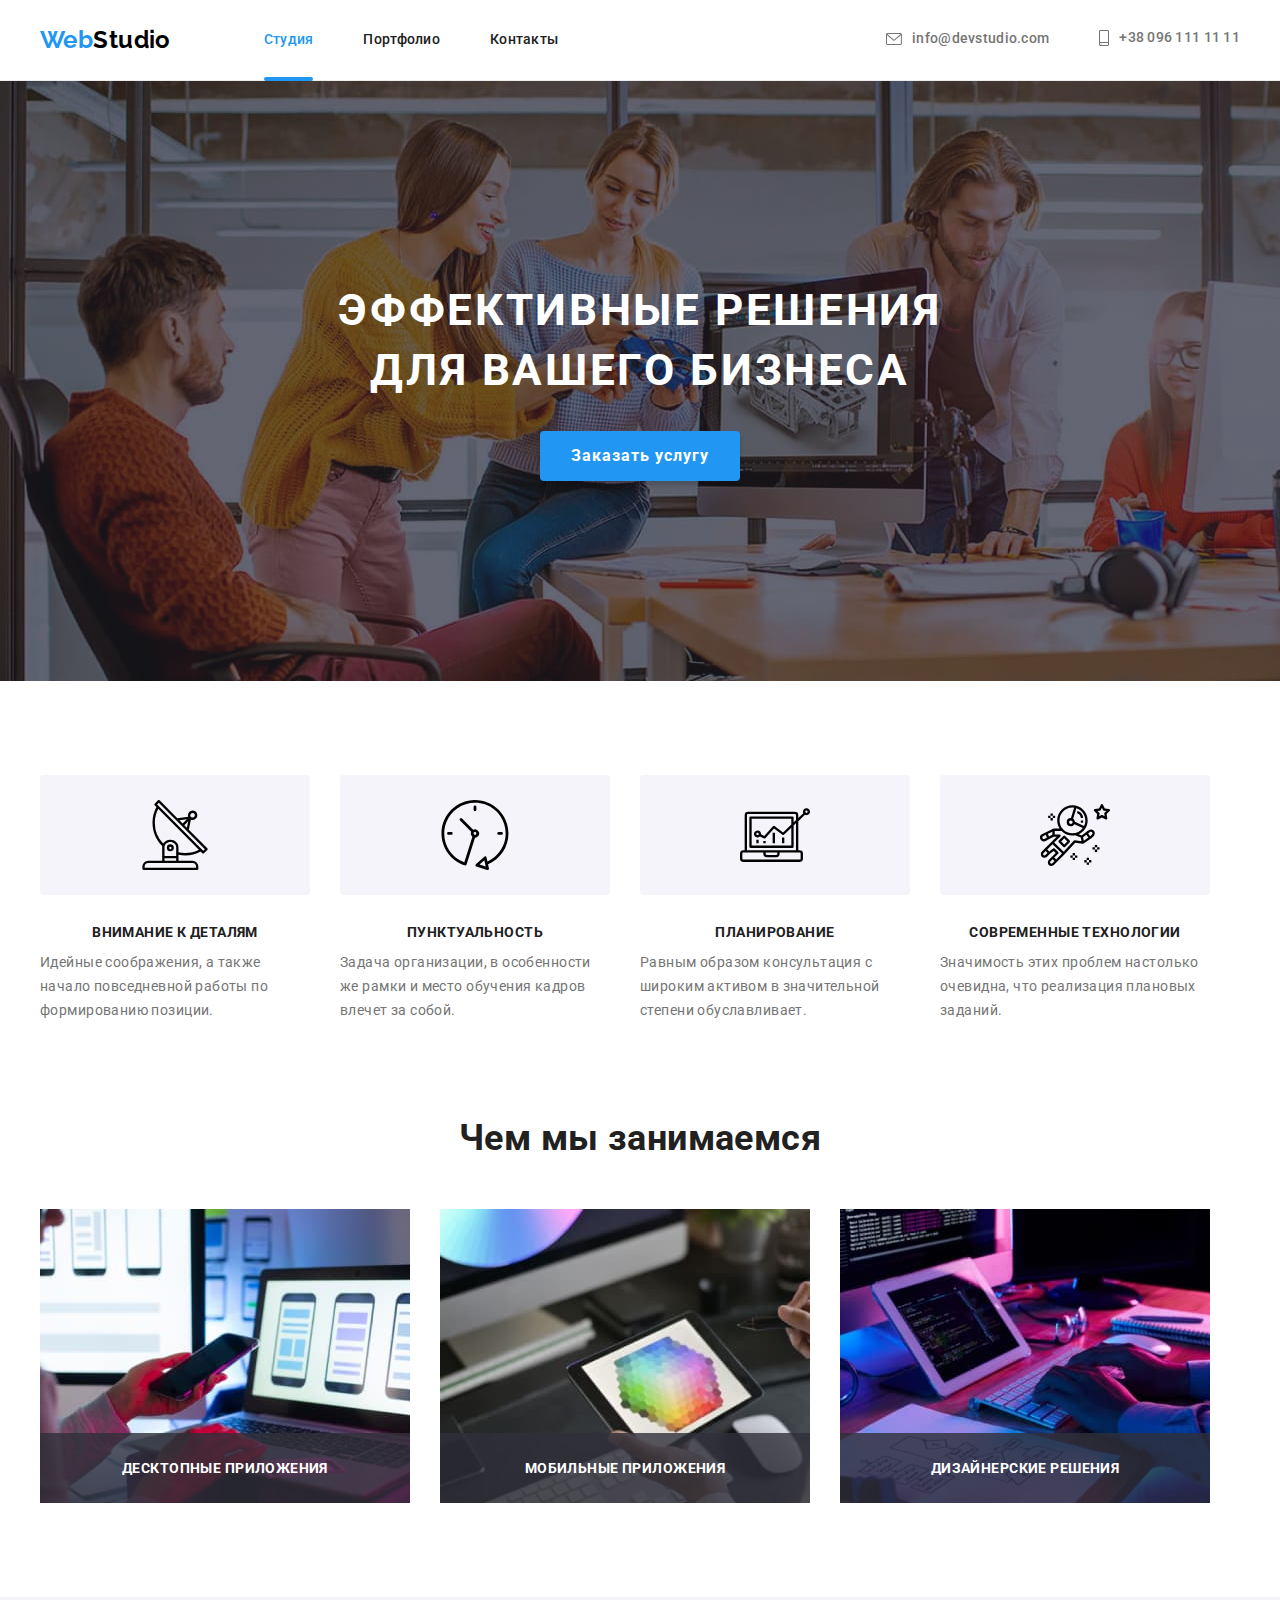
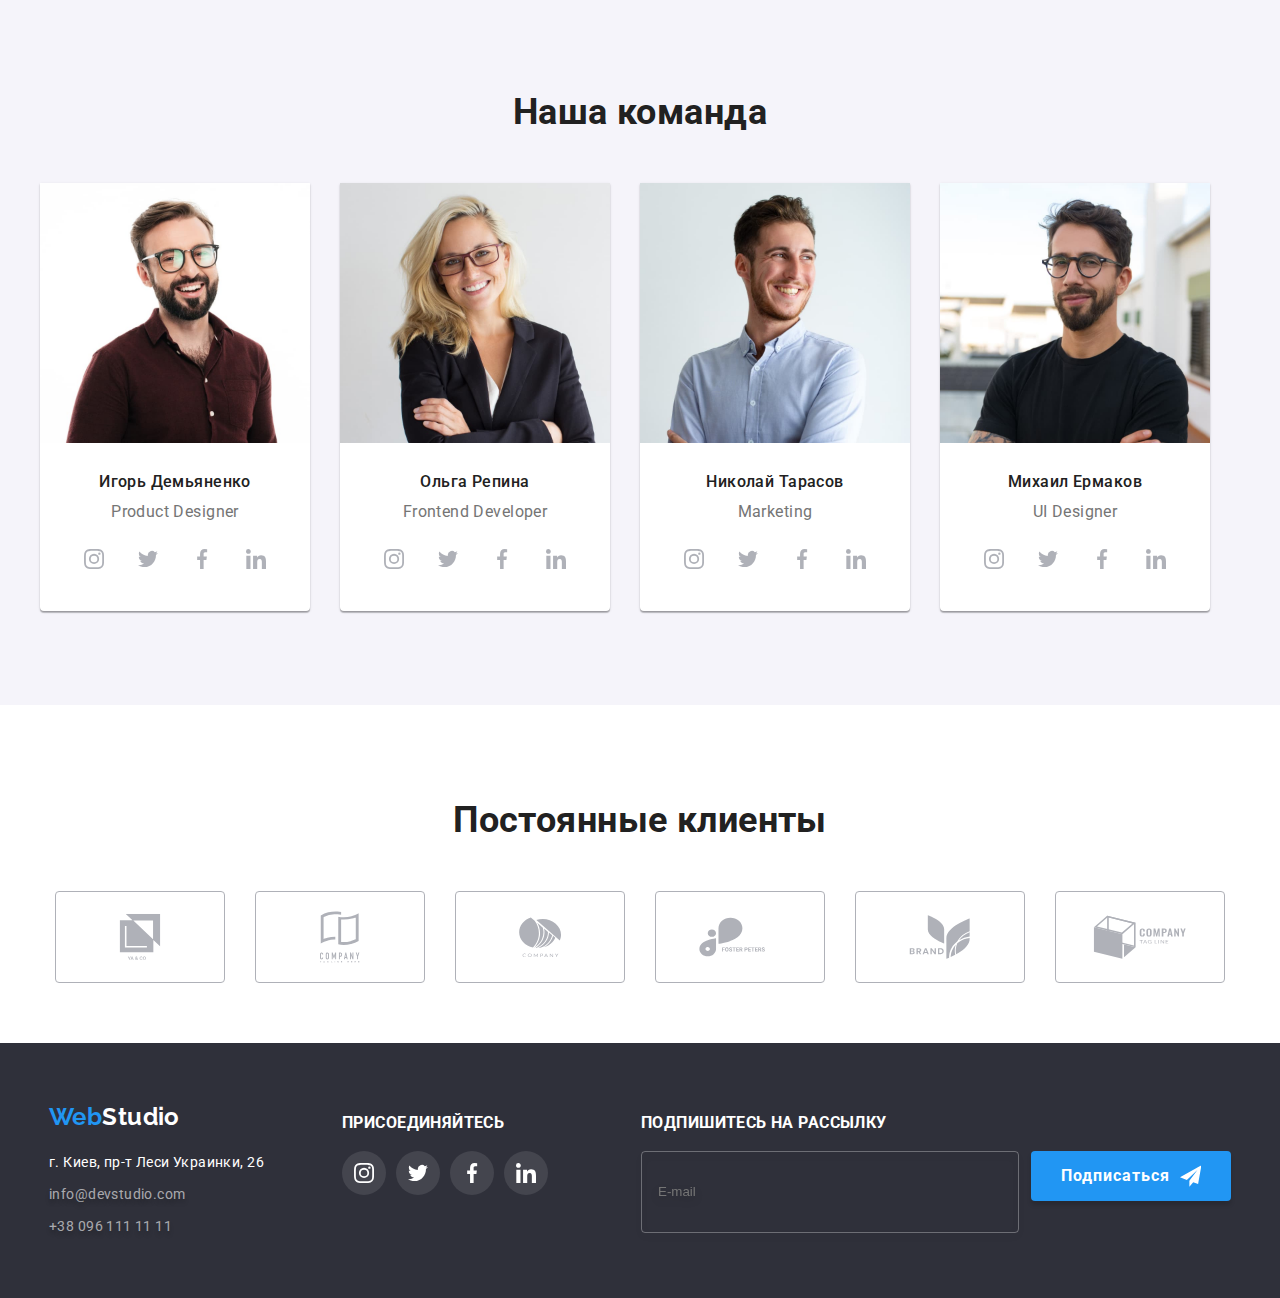
==== index.html @ b13b452c "Начал  позиционировать футер" ====
<!DOCTYPE html>
<html lang="ru">
  <head>
    <meta charset="UTF-8" />
    <meta http-equiv="X-UA-Compatible" content="IE=edge" />
    <meta name="viewport" content="width=device-width, initial-scale=1.0" />
    <title>Студия</title>
    <link rel="preconnect" href="https://fonts.googleapis.com" />
    <link rel="preconnect" href="https://fonts.gstatic.com" crossorigin />
    <link
      href="https://fonts.googleapis.com/css2?family=Raleway:wght@700&family=Roboto:wght@400;500;700;900&display=swap"
      rel="stylesheet"
    />
    <link
      rel="stylesheet"
      href="https://cdnjs.cloudflare.com/ajax/libs/modern-normalize/1.1.0/modern-normalize.min.css"
      integrity="sha512-wpPYUAdjBVSE4KJnH1VR1HeZfpl1ub8YT/NKx4PuQ5NmX2tKuGu6U/JRp5y+Y8XG2tV+wKQpNHVUX03MfMFn9Q=="
      crossorigin="anonymous"
      referrerpolicy="no-referrer"
    />
    <link rel="stylesheet" href="css/main.min.css" />
  </head>

  <body>
    <!-- Шапка -->
    <header class="header">
      <div class="container">
        <!-- Навигация по сайту -->
        <a href="./index.html" class="logo" lang="en">
          <span class="logo__accent">Web</span>Studio
        </a>
        <nav>
          <ul class="site-nav">
            <li class="site-nav__item">
              <a href="./index.html" class="site-nav__link site-nav__link--current">Студия</a>
            </li>
            <li class="site-nav__item">
              <a href="./portfolio.html" class="site-nav__link">Портфолио</a>
            </li>
            <li class="site-nav__item"><a href="#" class="site-nav__link">Контакты</a></li>
          </ul>
        </nav>
        <ul class="contact-nav">
          <li class="contact-nav__item">
            <a href="mailto:info@devstudio.com" class="contact-nav__link">
              <svg class="contact-nav__icon contact-nav__icon--mail">
                <use href="./images/icons.svg#icon-envelope-hover"></use>
              </svg>
              info@devstudio.com</a
            >
          </li>
          <li class="contact-nav__item">
            <a href="tel:+380961111111" class="contact-nav__link">
              <svg class="contact-nav__icon contact-nav__icon--tel">
                <use href="./images/icons.svg#icon-smartphone"></use>
              </svg>
              +38 096 111 11 11
            </a>
          </li>
        </ul>
      </div>
    </header>

    <!-- Раздел с уникальным контентом -->
    <main>
      <!-- Блок герой -->
      <section class="hero">
        <h1 class="hero__title">
          Эффективные решения<br />
          для вашего бизнеса
        </h1>
        <button type="button" class="button" data-modal-open>Заказать услугу</button>
      </section>

      <!-- Секция 'Особенности' -->
      <section class="section">
        <div class="container">
          <h2 class="section__title section__title--hide">Особенности</h2>
          <ul class="features">
            <li class="features__item">
              <div class="features__wrap">
                <svg class="features__icon">
                  <use href="./images/icons.svg#icon-antenna"></use>
                </svg>
              </div>
              <h3 class="features__title">Внимание к деталям</h3>
              <p class="features__text">
                Идейные соображения, а также начало повседневной работы по формированию позиции.
              </p>
            </li>
            <li class="features__item">
              <div class="features__wrap">
                <svg class="features__icon">
                  <use href="./images/icons.svg#icon-clock"></use>
                </svg>
              </div>
              <h3 class="features__title">Пунктуальность</h3>
              <p class="features__text">
                Задача организации, в особенности же рамки и место обучения кадров влечет за собой.
              </p>
            </li>
            <li class="features__item">
              <div class="features__wrap">
                <svg class="features__icon">
                  <use href="./images/icons.svg#icon-diagram"></use>
                </svg>
              </div>
              <h3 class="features__title">Планирование</h3>
              <p class="features__text">
                Равным образом консультация с широким активом в значительной степени обуславливает.
              </p>
            </li>
            <li class="features__item">
              <div class="features__wrap">
                <svg class="features__icon">
                  <use href="./images/icons.svg#icon-astronaut"></use>
                </svg>
              </div>
              <h3 class="features__title">Современные технологии</h3>
              <p class="features__text">
                Значимость этих проблем настолько очевидна, что реализация плановых заданий.
              </p>
            </li>
          </ul>
        </div>
      </section>

      <!-- Секция 'Чем мы занимаемся' -->
      <section class="section section--hide">
        <div class="container">
          <h2 class="section__title">Чем мы занимаемся</h2>
          <ul class="our-work">
            <li class="our-work__item">
              <img src="images/work2.jpg" alt="Navigation" width="370" />
              <div class="description">
                <p class="description__text">Десктопные приложения</p>
              </div>
            </li>
            <li class="our-work__item">
              <img src="images/work3.jpg" alt="Visualization" width="370" />
              <div class="description">
                <p class="description__text">Мобильные приложения</p>
              </div>
            </li>
            <li class="our-work__item">
              <img src="images/work1.jpg" alt="Programming" width="370" />
              <div class="description">
                <p class="description__text">Дизайнерские решения</p>
              </div>
            </li>
          </ul>
        </div>
      </section>

      <!-- Секция 'Наша команда' -->
      <section class="section section--team">
        <div class="container">
          <h2 class="section__title section__title--team">Наша команда</h2>
          <ul class="our-team">
            <li class="our-team__item">
              <article class="workers">
                <img class="workers__photo" src="images/team1.jpg" alt="Product Designer" />
                <h3 class="workers__title">Игорь Демьяненко</h3>
                <p class="workers__text" lang="en">Product Designer</p>
                <ul class="colladge">
                  <li class="colladge__item">
                    <a href="https://www.instagram.com/" class="colladge__link">
                      <svg class="colladge__icon">
                        <use href="./images/icons.svg#icon-instagram"></use>
                      </svg>
                    </a>
                  </li>
                  <li class="colladge__item">
                    <a href="https://twitter.com/" class="colladge__link">
                      <svg class="colladge__icon">
                        <use href="./images/icons.svg#icon-twitter"></use>
                      </svg>
                    </a>
                  </li>
                  <li class="colladge__item">
                    <a href="https://facebook.com/" class="colladge__link">
                      <svg class="colladge__icon">
                        <use href="./images/icons.svg#icon-facebook"></use>
                      </svg>
                    </a>
                  </li>
                  <li class="colladge__item">
                    <a href="https://linkedin.com/" class="colladge__link">
                      <svg class="colladge__icon">
                        <use href="./images/icons.svg#icon-linkedin"></use>
                      </svg>
                    </a>
                  </li>
                </ul>
              </article>
            </li>
            <li class="our-team__item">
              <article class="workers">
                <img class="workers__photo" src="images/team2.jpg" alt="Frontend Developer" />
                <h3 class="workers__title">Ольга Репина</h3>
                <p class="workers__text" lang="en">Frontend Developer</p>
                <ul class="colladge">
                  <li class="colladge__item">
                    <a href="https://www.instagram.com/" class="colladge__link">
                      <svg class="colladge__icon">
                        <use href="./images/icons.svg#icon-instagram"></use>
                      </svg>
                    </a>
                  </li>
                  <li class="colladge__item">
                    <a href="https://twitter.com/" class="colladge__link">
                      <svg class="colladge__icon">
                        <use href="./images/icons.svg#icon-twitter"></use>
                      </svg>
                    </a>
                  </li>
                  <li class="colladge__item">
                    <a href="https://facebook.com/" class="colladge__link">
                      <svg class="colladge__icon">
                        <use href="./images/icons.svg#icon-facebook"></use>
                      </svg>
                    </a>
                  </li>
                  <li class="colladge__item">
                    <a href="https://linkedin.com/" class="colladge__link">
                      <svg class="colladge__icon">
                        <use href="./images/icons.svg#icon-linkedin"></use>
                      </svg>
                    </a>
                  </li>
                </ul>
              </article>
            </li>
            <li class="our-team__item">
              <article class="workers">
                <img class="workers__photo" src="images/team3.jpg" alt="Marketing" />
                <h3 class="workers__title">Николай Тарасов</h3>
                <p class="workers__text" lang="en">Marketing</p>
                <ul class="colladge">
                  <li class="colladge__item">
                    <a href="https://www.instagram.com/" class="colladge__link">
                      <svg class="colladge__icon">
                        <use href="./images/icons.svg#icon-instagram"></use>
                      </svg>
                    </a>
                  </li>
                  <li class="colladge__item">
                    <a href="https://twitter.com/" class="colladge__link">
                      <svg class="colladge__icon">
                        <use href="./images/icons.svg#icon-twitter"></use>
                      </svg>
                    </a>
                  </li>
                  <li class="colladge__item">
                    <a href="https://facebook.com/" class="colladge__link">
                      <svg class="colladge__icon">
                        <use href="./images/icons.svg#icon-facebook"></use>
                      </svg>
                    </a>
                  </li>
                  <li class="colladge__item">
                    <a href="https://linkedin.com/" class="colladge__link">
                      <svg class="colladge__icon">
                        <use href="./images/icons.svg#icon-linkedin"></use>
                      </svg>
                    </a>
                  </li>
                </ul>
              </article>
            </li>
            <li class="our-team__item">
              <article class="workers">
                <img class="workers__photo" src="images/team4.jpg" alt="UI Designer" />
                <h3 class="workers__title">Михаил Ермаков</h3>
                <p class="workers__text" lang="en">UI Designer</p>
                <ul class="colladge">
                  <li class="colladge__item">
                    <a href="https://www.instagram.com/" class="colladge__link">
                      <svg class="colladge__icon">
                        <use href="./images/icons.svg#icon-instagram"></use>
                      </svg>
                    </a>
                  </li>
                  <li class="colladge__item">
                    <a href="https://twitter.com/" class="colladge__link">
                      <svg class="colladge__icon">
                        <use href="./images/icons.svg#icon-twitter"></use>
                      </svg>
                    </a>
                  </li>
                  <li class="colladge__item">
                    <a href="https://facebook.com/" class="colladge__link">
                      <svg class="colladge__icon">
                        <use href="./images/icons.svg#icon-facebook"></use>
                      </svg>
                    </a>
                  </li>
                  <li class="colladge__item">
                    <a href="https://linkedin.com/" class="colladge__link">
                      <svg class="colladge__icon">
                        <use href="./images/icons.svg#icon-linkedin"></use>
                      </svg>
                    </a>
                  </li>
                </ul>
              </article>
            </li>
          </ul>
        </div>
      </section>

      <!-- Секция 'Постоянные клиенты' -->
      <section class="section section--clients">
        <div class="container">
          <h2 class="section__title section__title--team">Постоянные клиенты</h2>
          <ul class="client-list">
            <li class="client-list__item">
              <a href="#" class="client-list__link">
                <svg class="client-list__icon client-list__icon--corp1">
                  <use href="./images/icons.svg#icon-group1"></use>
                </svg>
              </a>
            </li>
            <li class="client-list__item">
              <a href="#" class="client-list__link">
                <svg class="client-list__icon client-list__icon--corp2">
                  <use href="./images/icons.svg#icon-group2"></use>
                </svg>
              </a>
            </li>
            <li class="client-list__item">
              <a href="#" class="client-list__link">
                <svg class="client-list__icon client-list__icon--corp3">
                  <use href="./images/icons.svg#icon-group3"></use>
                </svg>
              </a>
            </li>
            <li class="client-list__item">
              <a href="#" class="client-list__link">
                <svg class="client-list__icon client-list__icon--corp4">
                  <use href="./images/icons.svg#icon-group4"></use>
                </svg>
              </a>
            </li>
            <li class="client-list__item">
              <a href="#" class="client-list__link">
                <svg class="client-list__icon client-list__icon--corp5">
                  <use href="./images/icons.svg#icon-group5"></use>
                </svg>
              </a>
            </li>
            <li class="client-list__item">
              <a href="#" class="client-list__link">
                <svg class="client-list__icon client-list__icon--corp6">
                  <use href="./images/icons.svg#icon-group6"></use>
                </svg>
              </a>
            </li>
          </ul>
        </div>
      </section>
    </main>

    <!-- Подвал -->
    <footer class="footer">
      <div class="container">
        <div class="connection">
          <a href="./index.html" class="logo logo__foot" lang="en">
            <span class="logo__accent">Web</span>Studio</a
          >
          <address>
            <ul class="address">
              <li class="address__item">
                <a href="https://goo.gl/maps/6MaBWdPsoocgWnQo9" class="address__link">
                  г. Киев, пр-т Леси Украинки, 26</a
                >
              </li>
              <li class="address__item">
                <a href="mailto:info@devstudio.com" class="address__link--opacity"
                  >info@devstudio.com</a
                >
              </li>
              <li class="address__item">
                <a href="tel:+380961111111" class="address__link--opacity">+38 096 111 11 11</a>
              </li>
            </ul>
          </address>
        </div>
        <div class="join-us">
          <h3 class="join-us__title">Присоединяйтесь</h3>
          <ul class="colladge-join">
            <li class="colladge-join__item">
              <a href="https://www.instagram.com/" class="colladge-join__link">
                <svg class="colladge-join__icon">
                  <use href="./images/icons.svg#icon-instagram"></use>
                </svg>
              </a>
            </li>
            <li class="colladge-join__item">
              <a href="https://twitter.com/" class="colladge-join__link">
                <svg class="colladge-join__icon">
                  <use href="./images/icons.svg#icon-twitter"></use>
                </svg>
              </a>
            </li>
            <li class="colladge-join__item">
              <a href="https://facebook.com/" class="colladge-join__link">
                <svg class="colladge-join__icon">
                  <use href="./images/icons.svg#icon-facebook"></use>
                </svg>
              </a>
            </li>
            <li class="colladge-join__item">
              <a href="https://linkedin.com/" class="colladge-join__link">
                <svg class="colladge-join__icon">
                  <use href="./images/icons.svg#icon-linkedin"></use>
                </svg>
              </a>
            </li>
          </ul>
        </div>
        <form class="subscribe">
          <h3 class="subscribe__title">Подпишитесь на рассылку</h3>
          <div class="subscribe__field">
            <label class="subscribe__label">
              <input type="email" name="email" class="subscribe__input" placeholder="E-mail" />
            </label>
            <button type="submit" class="button subscribe__button">
              <span class="subscribe__button--text">
                Подписаться
                <svg class="subscribe__icon">
                  <use href="./images/icons.svg#telegram"></use>
                </svg>
              </span>
            </button>
          </div>
        </form>
      </div>
    </footer>

    <div class="backdrop is-hidden" data-modal>
      <div class="modal">
        <button type="button" class="modal__button" data-modal-close>
          <svg class="modal__close-icon">
            <use href="./images/close.svg#close"></use>
          </svg>
        </button>

        <form class="form js-speaker-form">
          <h2 class="form__title">Оставьте свои данные, мы вам перезвоним</h2>

          <label class="form-field">
            <span class="form-field__text">Имя</span>
            <input class="form-field__input" type="text" name="name" />
            <svg class="form-field__icon">
              <use href="./images/icons.svg#person-icon"></use>
            </svg>
          </label>

          <label class="form-field">
            <span class="form-field__text">Телефон</span>
            <input class="form-field__input" type="tel" name="tel" />
            <svg class="form-field__icon">
              <use href="./images/icons.svg#phone-icon"></use>
            </svg>
          </label>

          <label class="form-field">
            <span class="form-field__text">Почта</span>
            <input class="form-field__input" type="email" name="email" />
            <svg class="form-field__icon">
              <use href="./images/icons.svg#email-icon"></use>
            </svg>
          </label>

          <label class="comment-field">
            <span class="comment-field__text">Комментарий</span>
            <textarea
              class="comment-field__comment"
              name="comment"
              id="comment"
              rows="6"
              placeholder="Введите текст"
            ></textarea>
          </label>

          <label class="agree">
            <input class="agree__input" type="checkbox" name="agree" />
            <span class="agree__icon"></span>
            <span class="agree__text"
              >Соглашаюсь с рассылкой и принимаю
              <a href="#" class="agree__link">Условия договора</a></span
            >
          </label>

          <button type="submit" class="button form__button">Отправить</button>
        </form>
      </div>
    </div>
    <script src="./js/modal.js"></script>
  </body>
</html>
---- css/main.min.css ----
body{margin:auto;background-color:#fff;color:#757575;font-family:Roboto,sans-serif;font-size:14px;font-weight:400;letter-spacing:.03em}h1,h2,h3,h4,h5,h6,p,ul{margin-top:0;margin-bottom:0}ul{padding:0;list-style:none}@media screen and (min-width: 480px){.container{width:480px;margin:0 auto;padding-left:15px;padding-right:15px}}@media screen and (min-width: 768px){.container{width:768px}}@media screen and (min-width: 1200px){.container{width:1200px}}.button{text-align:center;color:#fff;background-color:#2196f3;-webkit-box-shadow:0px 4px 4px rgba(0,0,0,0.15);box-shadow:0px 4px 4px rgba(0,0,0,0.15);font-family:Roboto,sans-serif;font-weight:700;font-size:16px;line-height:1.87;letter-spacing:0.06em;cursor:pointer;border:none;border-radius:4px;padding:10px 30px;margin:0 auto;width:200px;height:50px;-webkit-transition:color 250ms cubic-bezier(0.4, 0, 0.2, 1),background-color 250ms cubic-bezier(0.4, 0, 0.2, 1);transition:color 250ms cubic-bezier(0.4, 0, 0.2, 1),background-color 250ms cubic-bezier(0.4, 0, 0.2, 1)}.button:hover,.button:focus{color:#2196f3;background-color:#fff}.logo{color:#000;font-family:Raleway, sans-serif;font-weight:700;font-size:26px;line-height:1.2;text-decoration:none}@media screen and (min-width: 480px){.section{margin:auto;color:var(--primary-text-color);line-height:1.71}}@media screen and (min-width: 1200px){.section{margin-bottom:94px}}.section--team{background-color:#f5f4fa}@media screen and (min-width: 1200px){.section--team{margin-bottom:0}}@media screen and (min-width: 1200px){.section--clients{margin-bottom:0}}@media screen and (min-width: 480px){.section__title{color:#212121;font-weight:700;font-size:28px;line-height:1.17;text-align:center}}@media screen and (min-width: 1200px){.section__title{font-size:36px;margin-bottom:50px}}.section__title--hide{display:none}@media screen and (min-width: 480px){.section__title--team{padding-top:60px;margin-bottom:30px}}@media screen and (min-width: 1200px){.section__title--team{padding-top:94px;margin-bottom:50px}}.section--portfolio{margin-bottom:0}@media screen and (min-width: 480px){.section--hide{display:none}}@media screen and (min-width: 768px){.section--hide{display:none}}@media screen and (min-width: 1200px){.section--hide{display:-webkit-box;display:-ms-flexbox;display:flex}}.header{border-bottom:1px solid #ececec}@media screen and (min-width: 480px){.header .container{display:-webkit-box;display:-ms-flexbox;display:flex}}@media screen and (min-width: 768px){.header .container{-webkit-box-align:center;-ms-flex-align:center;align-items:center;-webkit-box-pack:start;-ms-flex-pack:start;justify-content:flex-start}}@media screen and (min-width: 480px){.logo{font-size:24px;line-height:1.16}}.logo__accent{color:#2196f3}@media screen and (min-width: 480px){.site-nav{display:none}}@media screen and (min-width: 768px){.site-nav{display:none}}@media screen and (min-width: 1200px){.site-nav{display:-webkit-box;display:-ms-flexbox;display:flex;margin-left:93px}}.site-nav__item{position:relative}.site-nav__item:not(:last-child){margin-right:50px}.site-nav__link{display:block;padding-top:32px;padding-bottom:32px;color:#212121;font-weight:500;line-height:1.14;letter-spacing:0.02em;text-decoration:none}.site-nav__link:hover,.site-nav__link:focus{color:#2196f3}.site-nav__link--current{color:#2196f3}.site-nav__link--current::after{content:'';position:absolute;width:100%;height:4px;left:0;bottom:-1px;background-color:#2196f3;border-radius:2px}.contact-nav__item:last-child{margin-left:50px}.contact-nav__link{display:-webkit-inline-box;display:-ms-inline-flexbox;display:inline-flex;-webkit-box-align:center;-ms-flex-align:center;align-items:center;color:#757575;font-weight:500;line-height:1.14;letter-spacing:0.02em;text-decoration:none;-webkit-transition:color 250ms cubic-bezier(0.4, 0, 0.2, 1);transition:color 250ms cubic-bezier(0.4, 0, 0.2, 1)}.contact-nav__link:hover,.contact-nav__link:focus{color:#2196f3}.contact-nav__link:hover .contact-nav__icon--mail,.contact-nav__link:focus .contact-nav__icon--mail{fill:#2196f3}.contact-nav__link:hover .contact-nav__icon--tel,.contact-nav__link:focus .contact-nav__icon--tel{fill:#2196f3}.contact-nav__icon{margin-right:10px;fill:#757575;-webkit-transition:fill 250ms cubic-bezier(0.4, 0, 0.2, 1);transition:fill 250ms cubic-bezier(0.4, 0, 0.2, 1)}.contact-nav__icon--mail{width:16px;height:12px}.contact-nav__icon--tel{width:10px;height:16px}@media screen and (min-width: 480px){.contact-nav{display:none}}@media screen and (min-width: 768px){.contact-nav{display:-webkit-box;display:-ms-flexbox;display:flex;-webkit-box-orient:vertical;-webkit-box-direction:normal;-ms-flex-direction:column;flex-direction:column}}@media screen and (min-width: 1200px){.contact-nav{-webkit-box-orient:horizontal;-webkit-box-direction:normal;-ms-flex-direction:row;flex-direction:row;margin-left:auto;-webkit-box-align:center;-ms-flex-align:center;align-items:center}}@media screen and (min-width: 480px){.hero{margin:auto;max-width:480px;height:400px;text-align:center;background-image:-webkit-gradient(linear, left top, right top, from(rgba(47,48,58,0.4)), to(rgba(47,48,58,0.4))),url(../images/hero.jpg);background-image:linear-gradient(to right, rgba(47,48,58,0.4), rgba(47,48,58,0.4)),url(../images/hero.jpg);margin-bottom:60px}}@media screen and (min-width: 768px){.hero{max-width:768px;background-image:-webkit-gradient(linear, left top, right top, from(rgba(47,48,58,0.4)), to(rgba(47,48,58,0.4))),url(../images/hero.jpg);background-image:linear-gradient(to right, rgba(47,48,58,0.4), rgba(47,48,58,0.4)),url(../images/hero.jpg)}}@media screen and (min-width: 1200px){.hero{background-color:#2f303a;text-align:center;margin-bottom:94px;max-width:1600px;height:600px;margin-bottom:94px;background-image:-webkit-gradient(linear, left top, right top, from(rgba(47,48,58,0.4)), to(rgba(47,48,58,0.4))),url(../images/hero.jpg);background-image:linear-gradient(to right, rgba(47,48,58,0.4), rgba(47,48,58,0.4)),url(../images/hero.jpg)}}@media screen and (min-width: 480px){.hero__title{font-size:26px;line-height:1.62;text-align:center;letter-spacing:0.06em;text-transform:uppercase;color:#fff;padding-top:118px;margin-bottom:30px}}@media screen and (min-width: 1200px){.hero__title{font-size:44px;line-height:1.36;padding-top:200px}}@media screen and (min-width: 480px){.features{display:-webkit-box;display:-ms-flexbox;display:flex;-webkit-box-orient:vertical;-webkit-box-direction:normal;-ms-flex-direction:column;flex-direction:column}}@media screen and (min-width: 768px){.features{-webkit-box-align:center;-ms-flex-align:center;align-items:center;-webkit-box-pack:start;-ms-flex-pack:start;justify-content:flex-start}}@media screen and (min-width: 1200px){.features{-webkit-box-orient:horizontal;-webkit-box-direction:normal;-ms-flex-direction:row;flex-direction:row;width:calc((100% - 90px) / 4);color:#757575}}@media screen and (min-width: 480px){.features__item{display:-webkit-box;display:-ms-flexbox;display:flex;-webkit-box-orient:vertical;-webkit-box-direction:normal;-ms-flex-direction:column;flex-direction:column;margin-bottom:30px}.features__item:last-child{margin-bottom:60px}}@media screen and (min-width: 768px){.features__item{-webkit-box-align:center;-ms-flex-align:center;align-items:center;-webkit-box-pack:start;-ms-flex-pack:start;justify-content:flex-start}}@media screen and (min-width: 1200px){.features__item{max-width:270px;margin-bottom:0}.features__item:not(:last-child){margin-right:30px}.features__item:last-child{margin-bottom:0}}.features__title{color:#212121;font-size:14px;line-height:1.14;font-weight:700;text-transform:uppercase;text-align:center;margin-bottom:10px}@media screen and (min-width: 480px){.features__wrap{display:-webkit-box;display:-ms-flexbox;display:flex;-webkit-box-orient:vertical;-webkit-box-direction:normal;-ms-flex-direction:column;flex-direction:column;-webkit-box-align:center;-ms-flex-align:center;align-items:center;background:#f5f4fa;border-radius:4px;margin-bottom:30px;max-width:450px}}@media screen and (min-width: 768px){.features__wrap{-webkit-box-pack:start;-ms-flex-pack:start;justify-content:flex-start}}@media screen and (min-width: 1200px){.features__wrap{display:-webkit-inline-box;display:-ms-inline-flexbox;display:inline-flex;max-width:270px}}@media screen and (min-width: 480px){.features__icon{width:70px;height:70px;margin:25px 190px}}@media screen and (min-width: 1200px){.features__icon{margin:25px 100px}}.our-work{display:-webkit-box;display:-ms-flexbox;display:flex}.our-work__item{position:relative;display:-webkit-inline-box;display:-ms-inline-flexbox;display:inline-flex}.our-work__item:not(:last-child){margin-right:30px}.description{position:absolute;width:100%;height:70px;left:0;bottom:0;background:rgba(47,48,58,0.8)}.description__text{padding:27px 82px;font-weight:700;line-height:16px;text-align:center;text-transform:uppercase;color:#fff}@media screen and (min-width: 480px){.our-team{font-size:16px;line-height:19px;display:-webkit-box;display:-ms-flexbox;display:flex;-webkit-box-orient:vertical;-webkit-box-direction:normal;-ms-flex-direction:column;flex-direction:column;color:#757575;padding-bottom:60px}}@media screen and (min-width: 768px){.our-team{-webkit-box-align:center;-ms-flex-align:center;align-items:center;-webkit-box-pack:start;-ms-flex-pack:start;justify-content:flex-start}}@media screen and (min-width: 1200px){.our-team{-webkit-box-orient:horizontal;-webkit-box-direction:normal;-ms-flex-direction:row;flex-direction:row;padding-bottom:94px}}@media screen and (min-width: 480px){.our-team__item{background:#fff;-webkit-box-shadow:0px 1px 3px rgba(0,0,0,0.12),0px 1px 1px rgba(0,0,0,0.14),0px 2px 1px rgba(0,0,0,0.2);box-shadow:0px 1px 3px rgba(0,0,0,0.12),0px 1px 1px rgba(0,0,0,0.14),0px 2px 1px rgba(0,0,0,0.2);border-radius:0px 0px 4px 4px}.our-team__item:not(:last-child){margin-bottom:30px}}@media screen and (min-width: 1200px){.our-team__item:not(:last-child){margin-right:30px;margin-bottom:0}}.workers__title{text-align:center;color:#212121;font-weight:500;font-size:16px;line-height:18.75px;margin-bottom:10px}@media screen and (min-width: 480px){.workers__photo{max-width:450px;display:block;margin-bottom:30px}}@media screen and (min-width: 768px){.workers__photo{max-width:354px}}@media screen and (min-width: 1200px){.workers__photo{max-width:270px}}.workers__text{text-align:center;margin-bottom:16px}.colladge{display:-webkit-box;display:-ms-flexbox;display:flex;-webkit-box-pack:center;-ms-flex-pack:center;justify-content:center;padding-bottom:30px}.colladge__link{display:-webkit-inline-box;display:-ms-inline-flexbox;display:inline-flex;width:44px;height:44px;background-size:contain;border-radius:50%;background-color:#fff;-webkit-transition:background-color 250ms cubic-bezier(0.4, 0, 0.2, 1);transition:background-color 250ms cubic-bezier(0.4, 0, 0.2, 1)}.colladge__link:hover,.colladge__link:focus{background-color:#2196f3}.colladge__link:hover .colladge__icon,.colladge__link:focus .colladge__icon{fill:#fff}.colladge__icon{width:20px;height:20px;margin:12px;fill:#afb1b8;-webkit-transition:fill 250ms cubic-bezier(0.4, 0, 0.2, 1);transition:fill 250ms cubic-bezier(0.4, 0, 0.2, 1)}.colladge__item:not(:last-child){margin-right:10px}@media screen and (min-width: 480px){.client-list{display:-webkit-box;display:-ms-flexbox;display:flex;-ms-flex-wrap:wrap;flex-wrap:wrap;-webkit-box-pack:justify;-ms-flex-pack:justify;justify-content:space-between}.client-list__item{margin-bottom:30px}.client-list__item:nth-last-child(-n+2){margin-bottom:60px}}@media screen and (min-width: 1200px){.client-list{-webkit-box-orient:horizontal;-webkit-box-direction:normal;-ms-flex-direction:row;flex-direction:row;-webkit-box-pack:center;-ms-flex-pack:center;justify-content:center}.client-list__item:not(:last-child){margin-right:30px}}.client-list__link{display:block;width:170px;height:92px;border:1px solid;color:#afb1b8;-webkit-box-sizing:border-box;box-sizing:border-box;border-radius:4px;-webkit-transition:color 250ms cubic-bezier(0.4, 0, 0.2, 1);transition:color 250ms cubic-bezier(0.4, 0, 0.2, 1)}@media screen and (min-width: 480px){.client-list__link{position:relative;min-width:210px}}@media screen and (min-width: 1200px){.client-list__link{min-width:170px}}.client-list__link:hover,.client-list__link:focus{color:#2196f3}.client-list__link:hover .client-list__icon--corp1,.client-list__link:focus .client-list__icon--corp1,.client-list__link:hover .client-list__icon--corp2,.client-list__link:focus .client-list__icon--corp2,.client-list__link:hover .client-list__icon--corp3,.client-list__link:focus .client-list__icon--corp3,.client-list__link:hover .client-list__icon--corp4,.client-list__link:focus .client-list__icon--corp4,.client-list__link:hover .client-list__icon--corp5,.client-list__link:focus .client-list__icon--corp5,.client-list__link:hover .client-list__icon--corp6,.client-list__link:focus .client-list__icon--corp6{fill:#2196f3}.client-list__icon{fill:#afb1b8;-webkit-transition:fill 250ms cubic-bezier(0.4, 0, 0.2, 1);transition:fill 250ms cubic-bezier(0.4, 0, 0.2, 1)}.client-list__icon--corp1{content:'';position:absolute;top:50%;left:50%;-webkit-transform:translate(-50%, -50%);transform:translate(-50%, -50%);width:41px;height:46.7px}.client-list__icon--corp2{content:'';position:absolute;top:50%;left:50%;-webkit-transform:translate(-50%, -50%);transform:translate(-50%, -50%);width:40px;height:52px}.client-list__icon--corp3{content:'';position:absolute;top:50%;left:50%;-webkit-transform:translate(-50%, -50%);transform:translate(-50%, -50%);width:43px;height:41px}.client-list__icon--corp4{content:'';position:absolute;top:50%;left:50%;-webkit-transform:translate(-50%, -50%);transform:translate(-50%, -50%);width:84px;height:40px}.client-list__icon--corp5{content:'';position:absolute;top:50%;left:50%;-webkit-transform:translate(-50%, -50%);transform:translate(-50%, -50%);width:62px;height:45px}.client-list__icon--corp6{content:'';position:absolute;top:50%;left:50%;-webkit-transform:translate(-50%, -50%);transform:translate(-50%, -50%);width:94px;height:44px}.footer{background-color:#2f303a}@media screen and (min-width: 480px){.footer .container{display:-webkit-box;display:-ms-flexbox;display:flex;-webkit-box-orient:vertical;-webkit-box-direction:normal;-ms-flex-direction:column;flex-direction:column;-webkit-box-pack:center;-ms-flex-pack:center;justify-content:center}}@media screen and (min-width: 1200px){.footer .container{-webkit-box-orient:horizontal;-webkit-box-direction:normal;-ms-flex-direction:row;flex-direction:row}}.connection{display:inline-block}.logo__foot{color:#fff;display:inline-block;padding-top:60px;margin-bottom:20px}.address{display:-webkit-box;display:-ms-flexbox;display:flex;-webkit-box-orient:vertical;-webkit-box-direction:normal;-ms-flex-direction:column;flex-direction:column;font-style:normal;padding-bottom:60px}.address__link{color:#fff;font-style:inherit;line-height:1.71;text-decoration:none}.address__link:hover,.address__link:focus{color:#fff}.address__link--opacity{color:rgba(255,255,255,0.6);line-height:1.71;text-decoration:none;text-shadow:0px 4px 4px rgba(0,0,0,0.25)}.address__item:not(:last-child){margin-bottom:8px}.join-us{padding:72px 0 100px 78px}.join-us__title{font-weight:700;line-height:16px;text-transform:uppercase;color:#fff;margin-bottom:20px}.colladge-join{display:-webkit-box;display:-ms-flexbox;display:flex}.colladge-join__item:not(:last-child){margin-right:10px}.colladge-join__link{display:-webkit-box;display:-ms-flexbox;display:flex;border-radius:50%;background-color:rgba(255,255,255,0.1);-webkit-transition:background-color 250ms cubic-bezier(0.4, 0, 0.2, 1);transition:background-color 250ms cubic-bezier(0.4, 0, 0.2, 1)}.colladge-join__link:hover,.colladge-join__link:focus{background-color:#2196f3}.colladge-join__icon{width:20px;height:20px;margin:12px;fill:#fff}.subscribe{display:-webkit-box;display:-ms-flexbox;display:flex;-webkit-box-orient:vertical;-webkit-box-direction:normal;-ms-flex-direction:column;flex-direction:column;font-weight:700;line-height:16px;text-transform:uppercase;color:#fff;padding-top:72px;padding-left:93px}.subscribe__title{margin-bottom:20px}.subscribe__field{display:-webkit-inline-box;display:-ms-inline-flexbox;display:inline-flex}.subscribe__field::-webkit-input-placeholder{font-size:16px;line-height:1.25;display:-webkit-box;display:flex;-webkit-box-align:center;align-items:center;color:rgba(255,255,255,0.6)}.subscribe__field:-ms-input-placeholder{font-size:16px;line-height:1.25;display:-ms-flexbox;display:flex;-ms-flex-align:center;align-items:center;color:rgba(255,255,255,0.6)}.subscribe__field::-ms-input-placeholder{font-size:16px;line-height:1.25;display:-ms-flexbox;display:flex;-ms-flex-align:center;align-items:center;color:rgba(255,255,255,0.6)}.subscribe__field::placeholder{font-size:16px;line-height:1.25;display:-webkit-box;display:-ms-flexbox;display:flex;-webkit-box-align:center;-ms-flex-align:center;align-items:center;color:rgba(255,255,255,0.6)}.subscribe__label+.subscribe__button{margin-left:12px}.subscribe__input{width:358px;height:50px;padding-top:15px;padding-bottom:15px;padding-left:16px;border:1px solid rgba(255,255,255,0.3);-webkit-filter:drop-shadow(0px 4px 4px rgba(0,0,0,0.15));filter:drop-shadow(0px 4px 4px rgba(0,0,0,0.15));border-radius:4px;background:transparent;color:#fff;outline:none}.subscribe__input:focus{border-color:#2196f3;-webkit-transition:border-color 250ms cubic-bezier(0.4, 0, 0.2, 1);transition:border-color 250ms cubic-bezier(0.4, 0, 0.2, 1)}.subscribe__button:hover .subscribe__icon,.subscribe__button:focus .subscribe__icon{fill:#2196f3}.subscribe__button--text{display:-webkit-box;display:-ms-flexbox;display:flex;-webkit-box-pack:center;-ms-flex-pack:center;justify-content:center;-webkit-box-align:center;-ms-flex-align:center;align-items:center}.subscribe__icon{width:24px;height:24px;fill:#fff;margin-left:10px;-webkit-transition:fill 250ms cubic-bezier(0.4, 0, 0.2, 1);transition:fill 250ms cubic-bezier(0.4, 0, 0.2, 1)}.filter{display:-webkit-box;display:-ms-flexbox;display:flex;-webkit-box-pack:center;-ms-flex-pack:center;justify-content:center;padding-top:94px;margin-bottom:50px}.filter__item:not(:last-child){margin-right:8px}.filter__button{padding:6px 22px;text-align:center;color:#212121;background-color:#f5f4fa;font-family:Roboto,sans-serif;font-weight:500;font-size:16px;line-height:1.62;cursor:pointer;border:none;-webkit-box-shadow:none;box-shadow:none;border-radius:4px;-webkit-transition:color 250ms cubic-bezier(0.4, 0, 0.2, 1),background-color 250ms cubic-bezier(0.4, 0, 0.2, 1),-webkit-box-shadow 250ms cubic-bezier(0.4, 0, 0.2, 1);transition:color 250ms cubic-bezier(0.4, 0, 0.2, 1),background-color 250ms cubic-bezier(0.4, 0, 0.2, 1),-webkit-box-shadow 250ms cubic-bezier(0.4, 0, 0.2, 1);transition:color 250ms cubic-bezier(0.4, 0, 0.2, 1),background-color 250ms cubic-bezier(0.4, 0, 0.2, 1),box-shadow 250ms cubic-bezier(0.4, 0, 0.2, 1);transition:color 250ms cubic-bezier(0.4, 0, 0.2, 1),background-color 250ms cubic-bezier(0.4, 0, 0.2, 1),box-shadow 250ms cubic-bezier(0.4, 0, 0.2, 1),-webkit-box-shadow 250ms cubic-bezier(0.4, 0, 0.2, 1)}.filter__button:hover,.filter__button:focus{color:#fff;background-color:#2196f3;-webkit-box-shadow:0px 3px 1px rgba(0,0,0,0.1),0px 1px 2px rgba(0,0,0,0.08),0px 2px 2px rgba(0,0,0,0.12);box-shadow:0px 3px 1px rgba(0,0,0,0.1),0px 1px 2px rgba(0,0,0,0.08),0px 2px 2px rgba(0,0,0,0.12)}.card-set{display:-webkit-box;display:-ms-flexbox;display:flex;-ms-flex-wrap:wrap;flex-wrap:wrap;padding-bottom:94px;font-size:16px;line-height:1.87}.card-set__item{margin-right:30px;margin-bottom:30px;-webkit-box-shadow:none;box-shadow:none;-webkit-transition:-webkit-box-shadow 250ms cubic-bezier(0.4, 0, 0.2, 1);transition:-webkit-box-shadow 250ms cubic-bezier(0.4, 0, 0.2, 1);transition:box-shadow 250ms cubic-bezier(0.4, 0, 0.2, 1);transition:box-shadow 250ms cubic-bezier(0.4, 0, 0.2, 1), -webkit-box-shadow 250ms cubic-bezier(0.4, 0, 0.2, 1)}.card-set__item:nth-child(3n){margin-right:0}.card-set__item:nth-last-child(-n+3){margin-bottom:0}.card-set__item:hover,.card-set__item:focus{-webkit-box-shadow:0px 1px 1px rgba(0,0,0,0.12),0px 4px 4px rgba(0,0,0,0.06),1px 4px 6px rgba(0,0,0,0.16);box-shadow:0px 1px 1px rgba(0,0,0,0.12),0px 4px 4px rgba(0,0,0,0.06),1px 4px 6px rgba(0,0,0,0.16)}.project__link{position:relative;text-decoration:none;color:#757575;background:#fff;display:-webkit-inline-box;display:-ms-inline-flexbox;display:inline-flex;-webkit-box-orient:vertical;-webkit-box-direction:normal;-ms-flex-direction:column;flex-direction:column;width:370px}.project__link:hover .poster::before,.project__link:hover .poster__text,.project__link:focus .poster::before,.project__link:focus .poster__text{-webkit-transform:translateY(0);transform:translateY(0)}.poster{position:relative;overflow:hidden;display:-webkit-inline-box;display:-ms-inline-flexbox;display:inline-flex}.poster::before{content:'';display:-webkit-inline-box;display:-ms-inline-flexbox;display:inline-flex;position:absolute;width:100%;height:100%;top:0;left:0;background:rgba(33,150,243,0.9);-webkit-transform:translateY(calc(100% + 1px));transform:translateY(calc(100% + 1px));-webkit-transition:-webkit-transform 250ms cubic-bezier(0.4, 0, 0.2, 1);transition:-webkit-transform 250ms cubic-bezier(0.4, 0, 0.2, 1);transition:transform 250ms cubic-bezier(0.4, 0, 0.2, 1);transition:transform 250ms cubic-bezier(0.4, 0, 0.2, 1), -webkit-transform 250ms cubic-bezier(0.4, 0, 0.2, 1)}.poster__text{position:absolute;width:100%;height:100%;top:0;left:0;padding:63px 24px;font-weight:400;font-size:18px;line-height:1.56;color:#fff;-webkit-transform:translateY(100%);transform:translateY(100%);-webkit-transition:-webkit-transform 250ms cubic-bezier(0.4, 0, 0.2, 1);transition:-webkit-transform 250ms cubic-bezier(0.4, 0, 0.2, 1);transition:transform 250ms cubic-bezier(0.4, 0, 0.2, 1);transition:transform 250ms cubic-bezier(0.4, 0, 0.2, 1), -webkit-transform 250ms cubic-bezier(0.4, 0, 0.2, 1)}.content{border-left:1px solid #eeeeee;border-right:1px solid #eeeeee;border-bottom:1px solid #eeeeee;padding-top:20px}.content__title{color:#212121;font-weight:700;font-size:18px;line-height:2;letter-spacing:0.06em;margin-bottom:2px;padding-left:24px}.content__text{padding-bottom:20px;padding-left:24px}.backdrop{position:fixed;top:0;left:0;width:100%;height:100%;background-color:rgba(0,0,0,0.5)}.backdrop.is-hidden{opacity:0;pointer-events:none;visibility:hidden}.modal{position:absolute;top:50%;left:50%;-webkit-transform:translate(-50%, -50%);transform:translate(-50%, -50%);width:528px;height:581px;background-color:#fff}.modal__button{position:absolute;top:0;right:0;width:30px;height:30px;background:#ffffff;border:1px solid rgba(0,0,0,0.1);-webkit-box-sizing:border-box;box-sizing:border-box;border-radius:50%;margin-right:8px;margin-top:8px;padding:0}.modal__button:hover,.modal__button:focus{cursor:pointer}.modal__button:hover .modal__close-icon,.modal__button:focus .modal__close-icon{fill:#2196f3;-webkit-transition:fill 250ms cubic-bezier(0.4, 0, 0.2, 1);transition:fill 250ms cubic-bezier(0.4, 0, 0.2, 1)}.modal__close-icon{position:absolute;top:50;right:50;-webkit-transform:translate(-50%, -50%);transform:translate(-50%, -50%);width:11px;height:11px;fill:#000}.form{padding:40px 39px 40px 41px}.form__title{font-weight:700;font-size:20px;line-height:1.15;text-align:center;color:#212121;margin-bottom:12px}.form-field{position:relative;display:-webkit-box;display:-ms-flexbox;display:flex;-webkit-box-orient:vertical;-webkit-box-direction:normal;-ms-flex-direction:column;flex-direction:column;margin-bottom:10px}.form-field__text{font-weight:400;font-size:12px;line-height:1.16;letter-spacing:0.01em;color:#757575;margin-bottom:4px}.form-field__input{height:40px;border:1px solid rgba(33,33,33,0.2);border-radius:4px;padding-left:42px;outline:none}.form-field__input:focus{border-color:#2196f3;-webkit-transition:border-color 250ms cubic-bezier(0.4, 0, 0.2, 1);transition:border-color 250ms cubic-bezier(0.4, 0, 0.2, 1)}.form-field__input:focus+.form-field__icon{fill:#2196f3;-webkit-transition:fill 250ms cubic-bezier(0.4, 0, 0.2, 1);transition:fill 250ms cubic-bezier(0.4, 0, 0.2, 1)}.form-field__icon{position:absolute;top:0;left:0;display:inline-block;width:18px;height:18px;margin-top:29px;margin-left:12px;fill:#000}.comment-field{display:-webkit-box;display:-ms-flexbox;display:flex;-webkit-box-orient:vertical;-webkit-box-direction:normal;-ms-flex-direction:column;flex-direction:column;margin-bottom:20px}.comment-field__text{font-size:12px;line-height:1.16;letter-spacing:0.01em;color:#757575;margin-bottom:4px}.comment-field__comment{padding:12px 16px;border:1px solid rgba(33,33,33,0.2);border-radius:4px;outline:none;resize:none}.comment-field__comment:focus{border-color:#2196f3;-webkit-transition:border-color 250ms cubic-bezier(0.4, 0, 0.2, 1);transition:border-color 250ms cubic-bezier(0.4, 0, 0.2, 1)}.comment-field__comment::-webkit-input-placeholder{font-weight:400;font-size:12px;line-height:1.16;letter-spacing:0.01em;color:rgba(117,117,117,0.5)}.comment-field__comment:-ms-input-placeholder{font-weight:400;font-size:12px;line-height:1.16;letter-spacing:0.01em;color:rgba(117,117,117,0.5)}.comment-field__comment::-ms-input-placeholder{font-weight:400;font-size:12px;line-height:1.16;letter-spacing:0.01em;color:rgba(117,117,117,0.5)}.comment-field__comment::placeholder{font-weight:400;font-size:12px;line-height:1.16;letter-spacing:0.01em;color:rgba(117,117,117,0.5)}.agree{display:-webkit-box;display:-ms-flexbox;display:flex;-webkit-box-pack:center;-ms-flex-pack:center;justify-content:center;-webkit-box-align:center;-ms-flex-align:center;align-items:center;margin-bottom:30px}.agree__text{line-height:1.71;color:#757575}.agree__icon{display:-webkit-inline-box;display:-ms-inline-flexbox;display:inline-flex;width:16px;height:15px;border:2px solid #212121;border-radius:2px;cursor:pointer}.agree__icon+.agree__text{margin-left:7px}.agree__input{-webkit-appearance:none;-moz-appearance:none;appearance:none}.agree__input:checked+.agree__icon{border-color:#2196f3;background-color:#2196f3;background-image:url("../images/check.svg#check-icon");background-size:contain;background-origin:border-box}.agree__link{color:#2196f3}.form__button{display:block;margin-left:auto;margin-right:auto}.form__button:hover,.form__button:focus{color:#fff;background-color:#188ce8;-webkit-transition:background-color 250ms cubic-bezier(0.4, 0, 0.2, 1);transition:background-color 250ms cubic-bezier(0.4, 0, 0.2, 1)}
/*# sourceMappingURL=main.min.css.map */
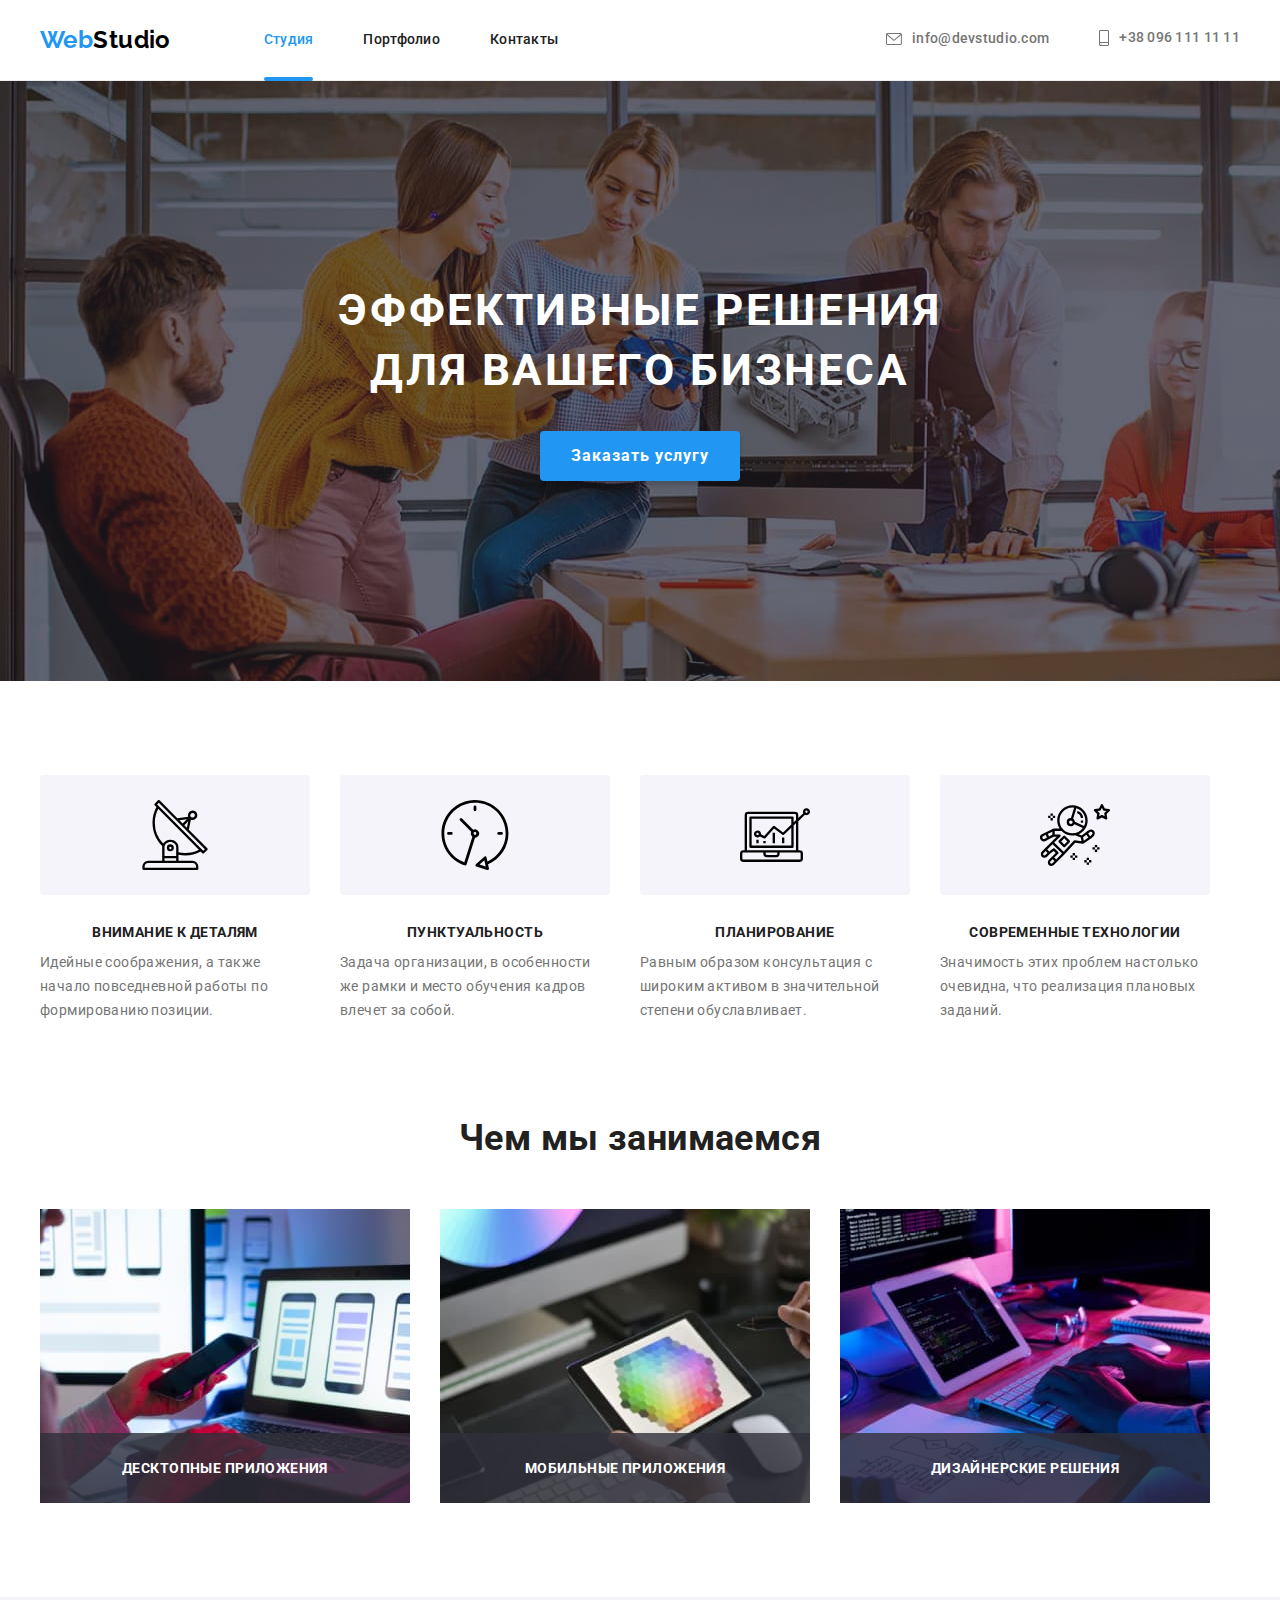
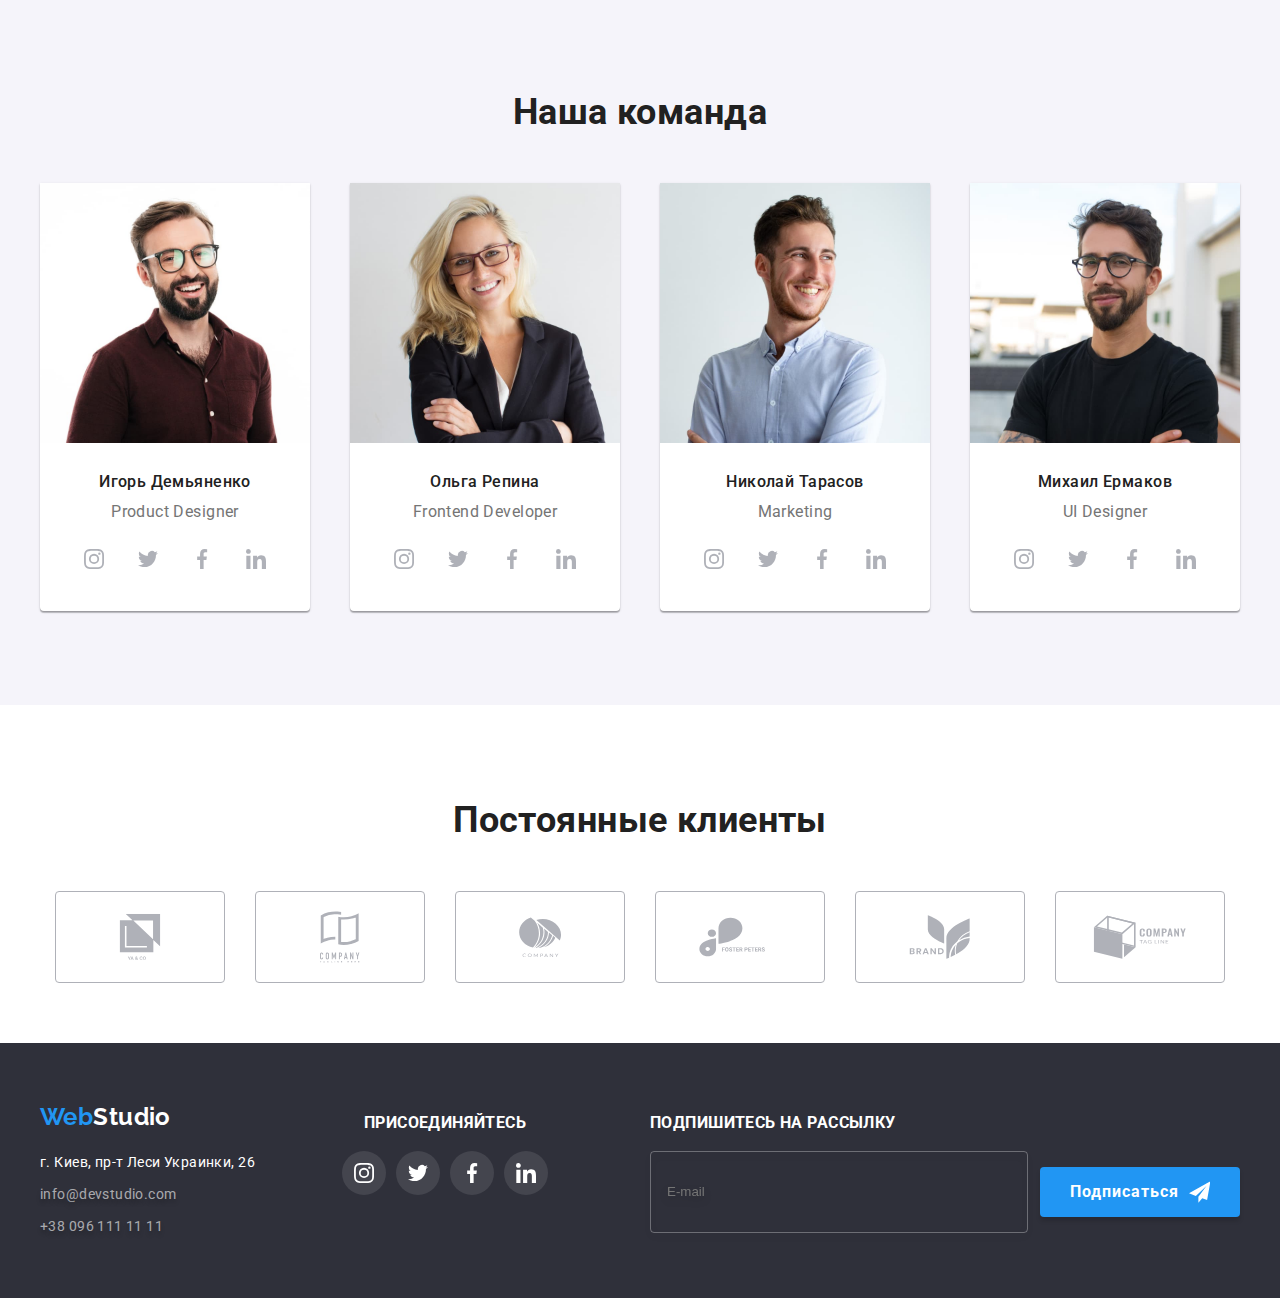
==== commit 3f49253d: "Загрузил иконки для всплывающего меню" ====
--- a/index.html
+++ b/index.html
@@ -26,7 +26,7 @@
     <header class="header">
       <div class="container">
         <!-- Навигация по сайту -->
-        <a href="./index.html" class="logo" lang="en">
+        <a href="./index.html" class="logo logo__head" lang="en">
           <span class="logo__accent">Web</span>Studio
         </a>
         <nav>
@@ -58,6 +58,12 @@
             </a>
           </li>
         </ul>
+        <svg class="menu__icon">
+          <use href="./images/burger.svg#burger"></use>
+        </svg>
+        <svg class="menu__icon menu__icon--close">
+          <use href="./images/close-menu.svg#close-menu"></use>
+        </svg>
       </div>
     </header>
 
--- a/css/main.min.css
+++ b/css/main.min.css
@@ -1,2 +1,2 @@
-body{margin:auto;background-color:#fff;color:#757575;font-family:Roboto,sans-serif;font-size:14px;font-weight:400;letter-spacing:.03em}h1,h2,h3,h4,h5,h6,p,ul{margin-top:0;margin-bottom:0}ul{padding:0;list-style:none}@media screen and (min-width: 480px){.container{width:480px;margin:0 auto;padding-left:15px;padding-right:15px}}@media screen and (min-width: 768px){.container{width:768px}}@media screen and (min-width: 1200px){.container{width:1200px}}.button{text-align:center;color:#fff;background-color:#2196f3;-webkit-box-shadow:0px 4px 4px rgba(0,0,0,0.15);box-shadow:0px 4px 4px rgba(0,0,0,0.15);font-family:Roboto,sans-serif;font-weight:700;font-size:16px;line-height:1.87;letter-spacing:0.06em;cursor:pointer;border:none;border-radius:4px;padding:10px 30px;margin:0 auto;width:200px;height:50px;-webkit-transition:color 250ms cubic-bezier(0.4, 0, 0.2, 1),background-color 250ms cubic-bezier(0.4, 0, 0.2, 1);transition:color 250ms cubic-bezier(0.4, 0, 0.2, 1),background-color 250ms cubic-bezier(0.4, 0, 0.2, 1)}.button:hover,.button:focus{color:#2196f3;background-color:#fff}.logo{color:#000;font-family:Raleway, sans-serif;font-weight:700;font-size:26px;line-height:1.2;text-decoration:none}@media screen and (min-width: 480px){.section{margin:auto;color:var(--primary-text-color);line-height:1.71}}@media screen and (min-width: 1200px){.section{margin-bottom:94px}}.section--team{background-color:#f5f4fa}@media screen and (min-width: 1200px){.section--team{margin-bottom:0}}@media screen and (min-width: 1200px){.section--clients{margin-bottom:0}}@media screen and (min-width: 480px){.section__title{color:#212121;font-weight:700;font-size:28px;line-height:1.17;text-align:center}}@media screen and (min-width: 1200px){.section__title{font-size:36px;margin-bottom:50px}}.section__title--hide{display:none}@media screen and (min-width: 480px){.section__title--team{padding-top:60px;margin-bottom:30px}}@media screen and (min-width: 1200px){.section__title--team{padding-top:94px;margin-bottom:50px}}.section--portfolio{margin-bottom:0}@media screen and (min-width: 480px){.section--hide{display:none}}@media screen and (min-width: 768px){.section--hide{display:none}}@media screen and (min-width: 1200px){.section--hide{display:-webkit-box;display:-ms-flexbox;display:flex}}.header{border-bottom:1px solid #ececec}@media screen and (min-width: 480px){.header .container{display:-webkit-box;display:-ms-flexbox;display:flex}}@media screen and (min-width: 768px){.header .container{-webkit-box-align:center;-ms-flex-align:center;align-items:center;-webkit-box-pack:start;-ms-flex-pack:start;justify-content:flex-start}}@media screen and (min-width: 480px){.logo{font-size:24px;line-height:1.16}}.logo__accent{color:#2196f3}@media screen and (min-width: 480px){.site-nav{display:none}}@media screen and (min-width: 768px){.site-nav{display:none}}@media screen and (min-width: 1200px){.site-nav{display:-webkit-box;display:-ms-flexbox;display:flex;margin-left:93px}}.site-nav__item{position:relative}.site-nav__item:not(:last-child){margin-right:50px}.site-nav__link{display:block;padding-top:32px;padding-bottom:32px;color:#212121;font-weight:500;line-height:1.14;letter-spacing:0.02em;text-decoration:none}.site-nav__link:hover,.site-nav__link:focus{color:#2196f3}.site-nav__link--current{color:#2196f3}.site-nav__link--current::after{content:'';position:absolute;width:100%;height:4px;left:0;bottom:-1px;background-color:#2196f3;border-radius:2px}.contact-nav__item:last-child{margin-left:50px}.contact-nav__link{display:-webkit-inline-box;display:-ms-inline-flexbox;display:inline-flex;-webkit-box-align:center;-ms-flex-align:center;align-items:center;color:#757575;font-weight:500;line-height:1.14;letter-spacing:0.02em;text-decoration:none;-webkit-transition:color 250ms cubic-bezier(0.4, 0, 0.2, 1);transition:color 250ms cubic-bezier(0.4, 0, 0.2, 1)}.contact-nav__link:hover,.contact-nav__link:focus{color:#2196f3}.contact-nav__link:hover .contact-nav__icon--mail,.contact-nav__link:focus .contact-nav__icon--mail{fill:#2196f3}.contact-nav__link:hover .contact-nav__icon--tel,.contact-nav__link:focus .contact-nav__icon--tel{fill:#2196f3}.contact-nav__icon{margin-right:10px;fill:#757575;-webkit-transition:fill 250ms cubic-bezier(0.4, 0, 0.2, 1);transition:fill 250ms cubic-bezier(0.4, 0, 0.2, 1)}.contact-nav__icon--mail{width:16px;height:12px}.contact-nav__icon--tel{width:10px;height:16px}@media screen and (min-width: 480px){.contact-nav{display:none}}@media screen and (min-width: 768px){.contact-nav{display:-webkit-box;display:-ms-flexbox;display:flex;-webkit-box-orient:vertical;-webkit-box-direction:normal;-ms-flex-direction:column;flex-direction:column}}@media screen and (min-width: 1200px){.contact-nav{-webkit-box-orient:horizontal;-webkit-box-direction:normal;-ms-flex-direction:row;flex-direction:row;margin-left:auto;-webkit-box-align:center;-ms-flex-align:center;align-items:center}}@media screen and (min-width: 480px){.hero{margin:auto;max-width:480px;height:400px;text-align:center;background-image:-webkit-gradient(linear, left top, right top, from(rgba(47,48,58,0.4)), to(rgba(47,48,58,0.4))),url(../images/hero.jpg);background-image:linear-gradient(to right, rgba(47,48,58,0.4), rgba(47,48,58,0.4)),url(../images/hero.jpg);margin-bottom:60px}}@media screen and (min-width: 768px){.hero{max-width:768px;background-image:-webkit-gradient(linear, left top, right top, from(rgba(47,48,58,0.4)), to(rgba(47,48,58,0.4))),url(../images/hero.jpg);background-image:linear-gradient(to right, rgba(47,48,58,0.4), rgba(47,48,58,0.4)),url(../images/hero.jpg)}}@media screen and (min-width: 1200px){.hero{background-color:#2f303a;text-align:center;margin-bottom:94px;max-width:1600px;height:600px;margin-bottom:94px;background-image:-webkit-gradient(linear, left top, right top, from(rgba(47,48,58,0.4)), to(rgba(47,48,58,0.4))),url(../images/hero.jpg);background-image:linear-gradient(to right, rgba(47,48,58,0.4), rgba(47,48,58,0.4)),url(../images/hero.jpg)}}@media screen and (min-width: 480px){.hero__title{font-size:26px;line-height:1.62;text-align:center;letter-spacing:0.06em;text-transform:uppercase;color:#fff;padding-top:118px;margin-bottom:30px}}@media screen and (min-width: 1200px){.hero__title{font-size:44px;line-height:1.36;padding-top:200px}}@media screen and (min-width: 480px){.features{display:-webkit-box;display:-ms-flexbox;display:flex;-webkit-box-orient:vertical;-webkit-box-direction:normal;-ms-flex-direction:column;flex-direction:column}}@media screen and (min-width: 768px){.features{-webkit-box-align:center;-ms-flex-align:center;align-items:center;-webkit-box-pack:start;-ms-flex-pack:start;justify-content:flex-start}}@media screen and (min-width: 1200px){.features{-webkit-box-orient:horizontal;-webkit-box-direction:normal;-ms-flex-direction:row;flex-direction:row;width:calc((100% - 90px) / 4);color:#757575}}@media screen and (min-width: 480px){.features__item{display:-webkit-box;display:-ms-flexbox;display:flex;-webkit-box-orient:vertical;-webkit-box-direction:normal;-ms-flex-direction:column;flex-direction:column;margin-bottom:30px}.features__item:last-child{margin-bottom:60px}}@media screen and (min-width: 768px){.features__item{-webkit-box-align:center;-ms-flex-align:center;align-items:center;-webkit-box-pack:start;-ms-flex-pack:start;justify-content:flex-start}}@media screen and (min-width: 1200px){.features__item{max-width:270px;margin-bottom:0}.features__item:not(:last-child){margin-right:30px}.features__item:last-child{margin-bottom:0}}.features__title{color:#212121;font-size:14px;line-height:1.14;font-weight:700;text-transform:uppercase;text-align:center;margin-bottom:10px}@media screen and (min-width: 480px){.features__wrap{display:-webkit-box;display:-ms-flexbox;display:flex;-webkit-box-orient:vertical;-webkit-box-direction:normal;-ms-flex-direction:column;flex-direction:column;-webkit-box-align:center;-ms-flex-align:center;align-items:center;background:#f5f4fa;border-radius:4px;margin-bottom:30px;max-width:450px}}@media screen and (min-width: 768px){.features__wrap{-webkit-box-pack:start;-ms-flex-pack:start;justify-content:flex-start}}@media screen and (min-width: 1200px){.features__wrap{display:-webkit-inline-box;display:-ms-inline-flexbox;display:inline-flex;max-width:270px}}@media screen and (min-width: 480px){.features__icon{width:70px;height:70px;margin:25px 190px}}@media screen and (min-width: 1200px){.features__icon{margin:25px 100px}}.our-work{display:-webkit-box;display:-ms-flexbox;display:flex}.our-work__item{position:relative;display:-webkit-inline-box;display:-ms-inline-flexbox;display:inline-flex}.our-work__item:not(:last-child){margin-right:30px}.description{position:absolute;width:100%;height:70px;left:0;bottom:0;background:rgba(47,48,58,0.8)}.description__text{padding:27px 82px;font-weight:700;line-height:16px;text-align:center;text-transform:uppercase;color:#fff}@media screen and (min-width: 480px){.our-team{font-size:16px;line-height:19px;display:-webkit-box;display:-ms-flexbox;display:flex;-webkit-box-orient:vertical;-webkit-box-direction:normal;-ms-flex-direction:column;flex-direction:column;color:#757575;padding-bottom:60px}}@media screen and (min-width: 768px){.our-team{-webkit-box-align:center;-ms-flex-align:center;align-items:center;-webkit-box-pack:start;-ms-flex-pack:start;justify-content:flex-start}}@media screen and (min-width: 1200px){.our-team{-webkit-box-orient:horizontal;-webkit-box-direction:normal;-ms-flex-direction:row;flex-direction:row;padding-bottom:94px}}@media screen and (min-width: 480px){.our-team__item{background:#fff;-webkit-box-shadow:0px 1px 3px rgba(0,0,0,0.12),0px 1px 1px rgba(0,0,0,0.14),0px 2px 1px rgba(0,0,0,0.2);box-shadow:0px 1px 3px rgba(0,0,0,0.12),0px 1px 1px rgba(0,0,0,0.14),0px 2px 1px rgba(0,0,0,0.2);border-radius:0px 0px 4px 4px}.our-team__item:not(:last-child){margin-bottom:30px}}@media screen and (min-width: 1200px){.our-team__item:not(:last-child){margin-right:30px;margin-bottom:0}}.workers__title{text-align:center;color:#212121;font-weight:500;font-size:16px;line-height:18.75px;margin-bottom:10px}@media screen and (min-width: 480px){.workers__photo{max-width:450px;display:block;margin-bottom:30px}}@media screen and (min-width: 768px){.workers__photo{max-width:354px}}@media screen and (min-width: 1200px){.workers__photo{max-width:270px}}.workers__text{text-align:center;margin-bottom:16px}.colladge{display:-webkit-box;display:-ms-flexbox;display:flex;-webkit-box-pack:center;-ms-flex-pack:center;justify-content:center;padding-bottom:30px}.colladge__link{display:-webkit-inline-box;display:-ms-inline-flexbox;display:inline-flex;width:44px;height:44px;background-size:contain;border-radius:50%;background-color:#fff;-webkit-transition:background-color 250ms cubic-bezier(0.4, 0, 0.2, 1);transition:background-color 250ms cubic-bezier(0.4, 0, 0.2, 1)}.colladge__link:hover,.colladge__link:focus{background-color:#2196f3}.colladge__link:hover .colladge__icon,.colladge__link:focus .colladge__icon{fill:#fff}.colladge__icon{width:20px;height:20px;margin:12px;fill:#afb1b8;-webkit-transition:fill 250ms cubic-bezier(0.4, 0, 0.2, 1);transition:fill 250ms cubic-bezier(0.4, 0, 0.2, 1)}.colladge__item:not(:last-child){margin-right:10px}@media screen and (min-width: 480px){.client-list{display:-webkit-box;display:-ms-flexbox;display:flex;-ms-flex-wrap:wrap;flex-wrap:wrap;-webkit-box-pack:justify;-ms-flex-pack:justify;justify-content:space-between}.client-list__item{margin-bottom:30px}.client-list__item:nth-last-child(-n+2){margin-bottom:60px}}@media screen and (min-width: 1200px){.client-list{-webkit-box-orient:horizontal;-webkit-box-direction:normal;-ms-flex-direction:row;flex-direction:row;-webkit-box-pack:center;-ms-flex-pack:center;justify-content:center}.client-list__item:not(:last-child){margin-right:30px}}.client-list__link{display:block;width:170px;height:92px;border:1px solid;color:#afb1b8;-webkit-box-sizing:border-box;box-sizing:border-box;border-radius:4px;-webkit-transition:color 250ms cubic-bezier(0.4, 0, 0.2, 1);transition:color 250ms cubic-bezier(0.4, 0, 0.2, 1)}@media screen and (min-width: 480px){.client-list__link{position:relative;min-width:210px}}@media screen and (min-width: 1200px){.client-list__link{min-width:170px}}.client-list__link:hover,.client-list__link:focus{color:#2196f3}.client-list__link:hover .client-list__icon--corp1,.client-list__link:focus .client-list__icon--corp1,.client-list__link:hover .client-list__icon--corp2,.client-list__link:focus .client-list__icon--corp2,.client-list__link:hover .client-list__icon--corp3,.client-list__link:focus .client-list__icon--corp3,.client-list__link:hover .client-list__icon--corp4,.client-list__link:focus .client-list__icon--corp4,.client-list__link:hover .client-list__icon--corp5,.client-list__link:focus .client-list__icon--corp5,.client-list__link:hover .client-list__icon--corp6,.client-list__link:focus .client-list__icon--corp6{fill:#2196f3}.client-list__icon{fill:#afb1b8;-webkit-transition:fill 250ms cubic-bezier(0.4, 0, 0.2, 1);transition:fill 250ms cubic-bezier(0.4, 0, 0.2, 1)}.client-list__icon--corp1{content:'';position:absolute;top:50%;left:50%;-webkit-transform:translate(-50%, -50%);transform:translate(-50%, -50%);width:41px;height:46.7px}.client-list__icon--corp2{content:'';position:absolute;top:50%;left:50%;-webkit-transform:translate(-50%, -50%);transform:translate(-50%, -50%);width:40px;height:52px}.client-list__icon--corp3{content:'';position:absolute;top:50%;left:50%;-webkit-transform:translate(-50%, -50%);transform:translate(-50%, -50%);width:43px;height:41px}.client-list__icon--corp4{content:'';position:absolute;top:50%;left:50%;-webkit-transform:translate(-50%, -50%);transform:translate(-50%, -50%);width:84px;height:40px}.client-list__icon--corp5{content:'';position:absolute;top:50%;left:50%;-webkit-transform:translate(-50%, -50%);transform:translate(-50%, -50%);width:62px;height:45px}.client-list__icon--corp6{content:'';position:absolute;top:50%;left:50%;-webkit-transform:translate(-50%, -50%);transform:translate(-50%, -50%);width:94px;height:44px}.footer{background-color:#2f303a}@media screen and (min-width: 480px){.footer .container{display:-webkit-box;display:-ms-flexbox;display:flex;-webkit-box-orient:vertical;-webkit-box-direction:normal;-ms-flex-direction:column;flex-direction:column;-webkit-box-pack:center;-ms-flex-pack:center;justify-content:center}}@media screen and (min-width: 1200px){.footer .container{-webkit-box-orient:horizontal;-webkit-box-direction:normal;-ms-flex-direction:row;flex-direction:row}}.connection{display:inline-block}.logo__foot{color:#fff;display:inline-block;padding-top:60px;margin-bottom:20px}.address{display:-webkit-box;display:-ms-flexbox;display:flex;-webkit-box-orient:vertical;-webkit-box-direction:normal;-ms-flex-direction:column;flex-direction:column;font-style:normal;padding-bottom:60px}.address__link{color:#fff;font-style:inherit;line-height:1.71;text-decoration:none}.address__link:hover,.address__link:focus{color:#fff}.address__link--opacity{color:rgba(255,255,255,0.6);line-height:1.71;text-decoration:none;text-shadow:0px 4px 4px rgba(0,0,0,0.25)}.address__item:not(:last-child){margin-bottom:8px}.join-us{padding:72px 0 100px 78px}.join-us__title{font-weight:700;line-height:16px;text-transform:uppercase;color:#fff;margin-bottom:20px}.colladge-join{display:-webkit-box;display:-ms-flexbox;display:flex}.colladge-join__item:not(:last-child){margin-right:10px}.colladge-join__link{display:-webkit-box;display:-ms-flexbox;display:flex;border-radius:50%;background-color:rgba(255,255,255,0.1);-webkit-transition:background-color 250ms cubic-bezier(0.4, 0, 0.2, 1);transition:background-color 250ms cubic-bezier(0.4, 0, 0.2, 1)}.colladge-join__link:hover,.colladge-join__link:focus{background-color:#2196f3}.colladge-join__icon{width:20px;height:20px;margin:12px;fill:#fff}.subscribe{display:-webkit-box;display:-ms-flexbox;display:flex;-webkit-box-orient:vertical;-webkit-box-direction:normal;-ms-flex-direction:column;flex-direction:column;font-weight:700;line-height:16px;text-transform:uppercase;color:#fff;padding-top:72px;padding-left:93px}.subscribe__title{margin-bottom:20px}.subscribe__field{display:-webkit-inline-box;display:-ms-inline-flexbox;display:inline-flex}.subscribe__field::-webkit-input-placeholder{font-size:16px;line-height:1.25;display:-webkit-box;display:flex;-webkit-box-align:center;align-items:center;color:rgba(255,255,255,0.6)}.subscribe__field:-ms-input-placeholder{font-size:16px;line-height:1.25;display:-ms-flexbox;display:flex;-ms-flex-align:center;align-items:center;color:rgba(255,255,255,0.6)}.subscribe__field::-ms-input-placeholder{font-size:16px;line-height:1.25;display:-ms-flexbox;display:flex;-ms-flex-align:center;align-items:center;color:rgba(255,255,255,0.6)}.subscribe__field::placeholder{font-size:16px;line-height:1.25;display:-webkit-box;display:-ms-flexbox;display:flex;-webkit-box-align:center;-ms-flex-align:center;align-items:center;color:rgba(255,255,255,0.6)}.subscribe__label+.subscribe__button{margin-left:12px}.subscribe__input{width:358px;height:50px;padding-top:15px;padding-bottom:15px;padding-left:16px;border:1px solid rgba(255,255,255,0.3);-webkit-filter:drop-shadow(0px 4px 4px rgba(0,0,0,0.15));filter:drop-shadow(0px 4px 4px rgba(0,0,0,0.15));border-radius:4px;background:transparent;color:#fff;outline:none}.subscribe__input:focus{border-color:#2196f3;-webkit-transition:border-color 250ms cubic-bezier(0.4, 0, 0.2, 1);transition:border-color 250ms cubic-bezier(0.4, 0, 0.2, 1)}.subscribe__button:hover .subscribe__icon,.subscribe__button:focus .subscribe__icon{fill:#2196f3}.subscribe__button--text{display:-webkit-box;display:-ms-flexbox;display:flex;-webkit-box-pack:center;-ms-flex-pack:center;justify-content:center;-webkit-box-align:center;-ms-flex-align:center;align-items:center}.subscribe__icon{width:24px;height:24px;fill:#fff;margin-left:10px;-webkit-transition:fill 250ms cubic-bezier(0.4, 0, 0.2, 1);transition:fill 250ms cubic-bezier(0.4, 0, 0.2, 1)}.filter{display:-webkit-box;display:-ms-flexbox;display:flex;-webkit-box-pack:center;-ms-flex-pack:center;justify-content:center;padding-top:94px;margin-bottom:50px}.filter__item:not(:last-child){margin-right:8px}.filter__button{padding:6px 22px;text-align:center;color:#212121;background-color:#f5f4fa;font-family:Roboto,sans-serif;font-weight:500;font-size:16px;line-height:1.62;cursor:pointer;border:none;-webkit-box-shadow:none;box-shadow:none;border-radius:4px;-webkit-transition:color 250ms cubic-bezier(0.4, 0, 0.2, 1),background-color 250ms cubic-bezier(0.4, 0, 0.2, 1),-webkit-box-shadow 250ms cubic-bezier(0.4, 0, 0.2, 1);transition:color 250ms cubic-bezier(0.4, 0, 0.2, 1),background-color 250ms cubic-bezier(0.4, 0, 0.2, 1),-webkit-box-shadow 250ms cubic-bezier(0.4, 0, 0.2, 1);transition:color 250ms cubic-bezier(0.4, 0, 0.2, 1),background-color 250ms cubic-bezier(0.4, 0, 0.2, 1),box-shadow 250ms cubic-bezier(0.4, 0, 0.2, 1);transition:color 250ms cubic-bezier(0.4, 0, 0.2, 1),background-color 250ms cubic-bezier(0.4, 0, 0.2, 1),box-shadow 250ms cubic-bezier(0.4, 0, 0.2, 1),-webkit-box-shadow 250ms cubic-bezier(0.4, 0, 0.2, 1)}.filter__button:hover,.filter__button:focus{color:#fff;background-color:#2196f3;-webkit-box-shadow:0px 3px 1px rgba(0,0,0,0.1),0px 1px 2px rgba(0,0,0,0.08),0px 2px 2px rgba(0,0,0,0.12);box-shadow:0px 3px 1px rgba(0,0,0,0.1),0px 1px 2px rgba(0,0,0,0.08),0px 2px 2px rgba(0,0,0,0.12)}.card-set{display:-webkit-box;display:-ms-flexbox;display:flex;-ms-flex-wrap:wrap;flex-wrap:wrap;padding-bottom:94px;font-size:16px;line-height:1.87}.card-set__item{margin-right:30px;margin-bottom:30px;-webkit-box-shadow:none;box-shadow:none;-webkit-transition:-webkit-box-shadow 250ms cubic-bezier(0.4, 0, 0.2, 1);transition:-webkit-box-shadow 250ms cubic-bezier(0.4, 0, 0.2, 1);transition:box-shadow 250ms cubic-bezier(0.4, 0, 0.2, 1);transition:box-shadow 250ms cubic-bezier(0.4, 0, 0.2, 1), -webkit-box-shadow 250ms cubic-bezier(0.4, 0, 0.2, 1)}.card-set__item:nth-child(3n){margin-right:0}.card-set__item:nth-last-child(-n+3){margin-bottom:0}.card-set__item:hover,.card-set__item:focus{-webkit-box-shadow:0px 1px 1px rgba(0,0,0,0.12),0px 4px 4px rgba(0,0,0,0.06),1px 4px 6px rgba(0,0,0,0.16);box-shadow:0px 1px 1px rgba(0,0,0,0.12),0px 4px 4px rgba(0,0,0,0.06),1px 4px 6px rgba(0,0,0,0.16)}.project__link{position:relative;text-decoration:none;color:#757575;background:#fff;display:-webkit-inline-box;display:-ms-inline-flexbox;display:inline-flex;-webkit-box-orient:vertical;-webkit-box-direction:normal;-ms-flex-direction:column;flex-direction:column;width:370px}.project__link:hover .poster::before,.project__link:hover .poster__text,.project__link:focus .poster::before,.project__link:focus .poster__text{-webkit-transform:translateY(0);transform:translateY(0)}.poster{position:relative;overflow:hidden;display:-webkit-inline-box;display:-ms-inline-flexbox;display:inline-flex}.poster::before{content:'';display:-webkit-inline-box;display:-ms-inline-flexbox;display:inline-flex;position:absolute;width:100%;height:100%;top:0;left:0;background:rgba(33,150,243,0.9);-webkit-transform:translateY(calc(100% + 1px));transform:translateY(calc(100% + 1px));-webkit-transition:-webkit-transform 250ms cubic-bezier(0.4, 0, 0.2, 1);transition:-webkit-transform 250ms cubic-bezier(0.4, 0, 0.2, 1);transition:transform 250ms cubic-bezier(0.4, 0, 0.2, 1);transition:transform 250ms cubic-bezier(0.4, 0, 0.2, 1), -webkit-transform 250ms cubic-bezier(0.4, 0, 0.2, 1)}.poster__text{position:absolute;width:100%;height:100%;top:0;left:0;padding:63px 24px;font-weight:400;font-size:18px;line-height:1.56;color:#fff;-webkit-transform:translateY(100%);transform:translateY(100%);-webkit-transition:-webkit-transform 250ms cubic-bezier(0.4, 0, 0.2, 1);transition:-webkit-transform 250ms cubic-bezier(0.4, 0, 0.2, 1);transition:transform 250ms cubic-bezier(0.4, 0, 0.2, 1);transition:transform 250ms cubic-bezier(0.4, 0, 0.2, 1), -webkit-transform 250ms cubic-bezier(0.4, 0, 0.2, 1)}.content{border-left:1px solid #eeeeee;border-right:1px solid #eeeeee;border-bottom:1px solid #eeeeee;padding-top:20px}.content__title{color:#212121;font-weight:700;font-size:18px;line-height:2;letter-spacing:0.06em;margin-bottom:2px;padding-left:24px}.content__text{padding-bottom:20px;padding-left:24px}.backdrop{position:fixed;top:0;left:0;width:100%;height:100%;background-color:rgba(0,0,0,0.5)}.backdrop.is-hidden{opacity:0;pointer-events:none;visibility:hidden}.modal{position:absolute;top:50%;left:50%;-webkit-transform:translate(-50%, -50%);transform:translate(-50%, -50%);width:528px;height:581px;background-color:#fff}.modal__button{position:absolute;top:0;right:0;width:30px;height:30px;background:#ffffff;border:1px solid rgba(0,0,0,0.1);-webkit-box-sizing:border-box;box-sizing:border-box;border-radius:50%;margin-right:8px;margin-top:8px;padding:0}.modal__button:hover,.modal__button:focus{cursor:pointer}.modal__button:hover .modal__close-icon,.modal__button:focus .modal__close-icon{fill:#2196f3;-webkit-transition:fill 250ms cubic-bezier(0.4, 0, 0.2, 1);transition:fill 250ms cubic-bezier(0.4, 0, 0.2, 1)}.modal__close-icon{position:absolute;top:50;right:50;-webkit-transform:translate(-50%, -50%);transform:translate(-50%, -50%);width:11px;height:11px;fill:#000}.form{padding:40px 39px 40px 41px}.form__title{font-weight:700;font-size:20px;line-height:1.15;text-align:center;color:#212121;margin-bottom:12px}.form-field{position:relative;display:-webkit-box;display:-ms-flexbox;display:flex;-webkit-box-orient:vertical;-webkit-box-direction:normal;-ms-flex-direction:column;flex-direction:column;margin-bottom:10px}.form-field__text{font-weight:400;font-size:12px;line-height:1.16;letter-spacing:0.01em;color:#757575;margin-bottom:4px}.form-field__input{height:40px;border:1px solid rgba(33,33,33,0.2);border-radius:4px;padding-left:42px;outline:none}.form-field__input:focus{border-color:#2196f3;-webkit-transition:border-color 250ms cubic-bezier(0.4, 0, 0.2, 1);transition:border-color 250ms cubic-bezier(0.4, 0, 0.2, 1)}.form-field__input:focus+.form-field__icon{fill:#2196f3;-webkit-transition:fill 250ms cubic-bezier(0.4, 0, 0.2, 1);transition:fill 250ms cubic-bezier(0.4, 0, 0.2, 1)}.form-field__icon{position:absolute;top:0;left:0;display:inline-block;width:18px;height:18px;margin-top:29px;margin-left:12px;fill:#000}.comment-field{display:-webkit-box;display:-ms-flexbox;display:flex;-webkit-box-orient:vertical;-webkit-box-direction:normal;-ms-flex-direction:column;flex-direction:column;margin-bottom:20px}.comment-field__text{font-size:12px;line-height:1.16;letter-spacing:0.01em;color:#757575;margin-bottom:4px}.comment-field__comment{padding:12px 16px;border:1px solid rgba(33,33,33,0.2);border-radius:4px;outline:none;resize:none}.comment-field__comment:focus{border-color:#2196f3;-webkit-transition:border-color 250ms cubic-bezier(0.4, 0, 0.2, 1);transition:border-color 250ms cubic-bezier(0.4, 0, 0.2, 1)}.comment-field__comment::-webkit-input-placeholder{font-weight:400;font-size:12px;line-height:1.16;letter-spacing:0.01em;color:rgba(117,117,117,0.5)}.comment-field__comment:-ms-input-placeholder{font-weight:400;font-size:12px;line-height:1.16;letter-spacing:0.01em;color:rgba(117,117,117,0.5)}.comment-field__comment::-ms-input-placeholder{font-weight:400;font-size:12px;line-height:1.16;letter-spacing:0.01em;color:rgba(117,117,117,0.5)}.comment-field__comment::placeholder{font-weight:400;font-size:12px;line-height:1.16;letter-spacing:0.01em;color:rgba(117,117,117,0.5)}.agree{display:-webkit-box;display:-ms-flexbox;display:flex;-webkit-box-pack:center;-ms-flex-pack:center;justify-content:center;-webkit-box-align:center;-ms-flex-align:center;align-items:center;margin-bottom:30px}.agree__text{line-height:1.71;color:#757575}.agree__icon{display:-webkit-inline-box;display:-ms-inline-flexbox;display:inline-flex;width:16px;height:15px;border:2px solid #212121;border-radius:2px;cursor:pointer}.agree__icon+.agree__text{margin-left:7px}.agree__input{-webkit-appearance:none;-moz-appearance:none;appearance:none}.agree__input:checked+.agree__icon{border-color:#2196f3;background-color:#2196f3;background-image:url("../images/check.svg#check-icon");background-size:contain;background-origin:border-box}.agree__link{color:#2196f3}.form__button{display:block;margin-left:auto;margin-right:auto}.form__button:hover,.form__button:focus{color:#fff;background-color:#188ce8;-webkit-transition:background-color 250ms cubic-bezier(0.4, 0, 0.2, 1);transition:background-color 250ms cubic-bezier(0.4, 0, 0.2, 1)}
+body{margin:auto;background-color:#fff;color:#757575;font-family:Roboto,sans-serif;font-size:14px;font-weight:400;letter-spacing:.03em}h1,h2,h3,h4,h5,h6,p,ul{margin-top:0;margin-bottom:0}ul{padding:0;list-style:none}@media screen and (min-width: 480px){.container{width:480px;margin:0 auto;padding-left:15px;padding-right:15px}}@media screen and (min-width: 768px){.container{width:768px}}@media screen and (min-width: 1200px){.container{width:1200px}}.button{text-align:center;color:#fff;background-color:#2196f3;-webkit-box-shadow:0px 4px 4px rgba(0,0,0,0.15);box-shadow:0px 4px 4px rgba(0,0,0,0.15);font-family:Roboto,sans-serif;font-weight:700;font-size:16px;line-height:1.87;letter-spacing:0.06em;cursor:pointer;border:none;border-radius:4px;padding:10px 30px;margin:0 auto;width:200px;height:50px;-webkit-transition:color 250ms cubic-bezier(0.4, 0, 0.2, 1),background-color 250ms cubic-bezier(0.4, 0, 0.2, 1);transition:color 250ms cubic-bezier(0.4, 0, 0.2, 1),background-color 250ms cubic-bezier(0.4, 0, 0.2, 1)}.button:hover,.button:focus{color:#2196f3;background-color:#fff}.logo{color:#000;font-family:Raleway, sans-serif;font-weight:700;font-size:26px;line-height:1.2;text-decoration:none}@media screen and (min-width: 480px){.section{margin:auto;color:var(--primary-text-color);line-height:1.71}}@media screen and (min-width: 1200px){.section{margin-bottom:94px}}.section--team{background-color:#f5f4fa}@media screen and (min-width: 1200px){.section--team{margin-bottom:0}}@media screen and (min-width: 1200px){.section--clients{margin-bottom:0}}@media screen and (min-width: 480px){.section__title{color:#212121;font-weight:700;font-size:28px;line-height:1.17;text-align:center}}@media screen and (min-width: 1200px){.section__title{font-size:36px;margin-bottom:50px}}.section__title--hide{display:none}@media screen and (min-width: 480px){.section__title--team{padding-top:60px;margin-bottom:30px}}@media screen and (min-width: 1200px){.section__title--team{padding-top:94px;margin-bottom:50px}}.section--portfolio{margin-bottom:0}@media screen and (min-width: 480px){.section--hide{display:none}}@media screen and (min-width: 768px){.section--hide{display:none}}@media screen and (min-width: 1200px){.section--hide{display:-webkit-box;display:-ms-flexbox;display:flex}}.header{border-bottom:1px solid #ececec}.header .container{position:relative}@media screen and (min-width: 480px){.header .container{display:-webkit-box;display:-ms-flexbox;display:flex}}@media screen and (min-width: 768px){.header .container{-webkit-box-align:center;-ms-flex-align:center;align-items:center;-webkit-box-pack:start;-ms-flex-pack:start;justify-content:flex-start}}@media screen and (min-width: 480px){.menu__icon{width:40px;height:40px;fill:#000;margin-left:auto;margin-top:10px;margin-bottom:10px}}@media screen and (min-width: 768px){.menu__icon{display:none}}.menu__icon--close{position:absolute;top:0;right:0;margin-right:15px}@media screen and (min-width: 480px){.logo{font-size:24px;line-height:1.16}}.logo__accent{color:#2196f3}@media screen and (min-width: 480px){.logo__head{padding-top:16px}}@media screen and (min-width: 768px){.logo__head{padding-top:0}}@media screen and (min-width: 480px){.site-nav{display:none}}@media screen and (min-width: 768px){.site-nav{display:-webkit-box;display:-ms-flexbox;display:flex;margin-left:88px}}@media screen and (min-width: 1200px){.site-nav{margin-left:93px}}.site-nav__item{position:relative}.site-nav__item:not(:last-child){margin-right:50px}.site-nav__link{display:block;padding-top:32px;padding-bottom:32px;color:#212121;font-weight:500;line-height:1.14;letter-spacing:0.02em;text-decoration:none}.site-nav__link:hover,.site-nav__link:focus{color:#2196f3}.site-nav__link--current{color:#2196f3}.site-nav__link--current::after{content:'';position:absolute;width:100%;height:4px;left:0;bottom:-1px;background-color:#2196f3;border-radius:2px}.contact-nav__link{display:-webkit-inline-box;display:-ms-inline-flexbox;display:inline-flex;-webkit-box-align:center;-ms-flex-align:center;align-items:center;color:#757575;font-weight:500;line-height:1.14;letter-spacing:0.02em;text-decoration:none;-webkit-transition:color 250ms cubic-bezier(0.4, 0, 0.2, 1);transition:color 250ms cubic-bezier(0.4, 0, 0.2, 1)}.contact-nav__link:hover,.contact-nav__link:focus{color:#2196f3}.contact-nav__link:hover .contact-nav__icon--mail,.contact-nav__link:focus .contact-nav__icon--mail{fill:#2196f3}.contact-nav__link:hover .contact-nav__icon--tel,.contact-nav__link:focus .contact-nav__icon--tel{fill:#2196f3}.contact-nav__icon{margin-right:10px;fill:#757575;-webkit-transition:fill 250ms cubic-bezier(0.4, 0, 0.2, 1);transition:fill 250ms cubic-bezier(0.4, 0, 0.2, 1)}.contact-nav__icon--mail{width:16px;height:12px}.contact-nav__icon--tel{width:10px;height:16px}@media screen and (min-width: 480px){.contact-nav{display:none}}@media screen and (min-width: 768px){.contact-nav{display:-webkit-box;display:-ms-flexbox;display:flex;-webkit-box-orient:vertical;-webkit-box-direction:normal;-ms-flex-direction:column;flex-direction:column;margin-left:auto}.contact-nav__item:last-child{margin-left:0}.contact-nav__item+.contact-nav__item{margin-top:10px}}@media screen and (min-width: 1200px){.contact-nav{-webkit-box-orient:horizontal;-webkit-box-direction:normal;-ms-flex-direction:row;flex-direction:row;margin-left:auto;-webkit-box-align:center;-ms-flex-align:center;align-items:center}.contact-nav__item:last-child{margin-left:50px}.contact-nav__item+.contact-nav__item{margin-top:0}}@media screen and (min-width: 480px){.hero{margin:auto;max-width:480px;height:400px;text-align:center;background-image:-webkit-gradient(linear, left top, right top, from(rgba(47,48,58,0.4)), to(rgba(47,48,58,0.4))),url(../images/hero.jpg);background-image:linear-gradient(to right, rgba(47,48,58,0.4), rgba(47,48,58,0.4)),url(../images/hero.jpg);margin-bottom:60px}}@media screen and (min-width: 768px){.hero{max-width:768px;background-image:-webkit-gradient(linear, left top, right top, from(rgba(47,48,58,0.4)), to(rgba(47,48,58,0.4))),url(../images/hero.jpg);background-image:linear-gradient(to right, rgba(47,48,58,0.4), rgba(47,48,58,0.4)),url(../images/hero.jpg)}}@media screen and (min-width: 1200px){.hero{background-color:#2f303a;text-align:center;margin-bottom:94px;max-width:1600px;height:600px;margin-bottom:94px;background-image:-webkit-gradient(linear, left top, right top, from(rgba(47,48,58,0.4)), to(rgba(47,48,58,0.4))),url(../images/hero.jpg);background-image:linear-gradient(to right, rgba(47,48,58,0.4), rgba(47,48,58,0.4)),url(../images/hero.jpg)}}@media screen and (min-width: 480px){.hero__title{font-size:26px;line-height:1.62;text-align:center;letter-spacing:0.06em;text-transform:uppercase;color:#fff;padding-top:118px;margin-bottom:30px}}@media screen and (min-width: 1200px){.hero__title{font-size:44px;line-height:1.36;padding-top:200px}}@media screen and (min-width: 480px){.features{display:-webkit-box;display:-ms-flexbox;display:flex;-webkit-box-orient:vertical;-webkit-box-direction:normal;-ms-flex-direction:column;flex-direction:column}}@media screen and (min-width: 768px){.features{-webkit-box-orient:horizontal;-webkit-box-direction:normal;-ms-flex-direction:row;flex-direction:row;-ms-flex-wrap:wrap;flex-wrap:wrap;-webkit-box-pack:justify;-ms-flex-pack:justify;justify-content:space-between}}@media screen and (min-width: 1200px){.features{-ms-flex-wrap:nowrap;flex-wrap:nowrap;width:calc((100% - 90px) / 4);color:#757575}}@media screen and (min-width: 480px){.features__item{display:-webkit-box;display:-ms-flexbox;display:flex;-webkit-box-orient:vertical;-webkit-box-direction:normal;-ms-flex-direction:column;flex-direction:column;margin-bottom:30px}.features__item:last-child{margin-bottom:60px}}@media screen and (min-width: 768px){.features__item{-webkit-box-align:center;-ms-flex-align:center;align-items:center;max-width:354px}}@media screen and (min-width: 1200px){.features__item{max-width:270px;margin-bottom:0}.features__item:not(:last-child){margin-right:30px}.features__item:last-child{margin-bottom:0}}.features__title{color:#212121;font-size:14px;line-height:1.14;font-weight:700;text-transform:uppercase;text-align:center;margin-bottom:10px}@media screen and (min-width: 480px){.features__wrap{display:-webkit-box;display:-ms-flexbox;display:flex;-webkit-box-orient:vertical;-webkit-box-direction:normal;-ms-flex-direction:column;flex-direction:column;-webkit-box-align:center;-ms-flex-align:center;align-items:center;background:#f5f4fa;border-radius:4px;margin-bottom:30px;max-width:450px}}@media screen and (min-width: 768px){.features__wrap{max-width:354px}}@media screen and (min-width: 1200px){.features__wrap{display:-webkit-inline-box;display:-ms-inline-flexbox;display:inline-flex;max-width:270px}}@media screen and (min-width: 480px){.features__icon{width:70px;height:70px;margin:25px 190px}}@media screen and (min-width: 1200px){.features__icon{margin:25px 100px}}.our-work{display:-webkit-box;display:-ms-flexbox;display:flex}.our-work__item{position:relative;display:-webkit-inline-box;display:-ms-inline-flexbox;display:inline-flex}.our-work__item:not(:last-child){margin-right:30px}.description{position:absolute;width:100%;height:70px;left:0;bottom:0;background:rgba(47,48,58,0.8)}.description__text{padding:27px 82px;font-weight:700;line-height:16px;text-align:center;text-transform:uppercase;color:#fff}@media screen and (min-width: 480px){.our-team{font-size:16px;line-height:19px;display:-webkit-box;display:-ms-flexbox;display:flex;-webkit-box-orient:vertical;-webkit-box-direction:normal;-ms-flex-direction:column;flex-direction:column;color:#757575;padding-bottom:60px}}@media screen and (min-width: 768px){.our-team{-webkit-box-orient:horizontal;-webkit-box-direction:normal;-ms-flex-direction:row;flex-direction:row;-ms-flex-wrap:wrap;flex-wrap:wrap;-webkit-box-pack:justify;-ms-flex-pack:justify;justify-content:space-between}}@media screen and (min-width: 1200px){.our-team{-ms-flex-wrap:nowrap;flex-wrap:nowrap;padding-bottom:94px}}@media screen and (min-width: 480px){.our-team__item{background:#fff;-webkit-box-shadow:0px 1px 3px rgba(0,0,0,0.12),0px 1px 1px rgba(0,0,0,0.14),0px 2px 1px rgba(0,0,0,0.2);box-shadow:0px 1px 3px rgba(0,0,0,0.12),0px 1px 1px rgba(0,0,0,0.14),0px 2px 1px rgba(0,0,0,0.2);border-radius:0px 0px 4px 4px}.our-team__item:not(:last-child){margin-bottom:30px}}@media screen and (min-width: 768px){.our-team__item:not(:last-child){margin-bottom:0px}.our-team__item:nth-child(-n+2){margin-bottom:30px}}@media screen and (min-width: 1200px){.our-team__item:not(:last-child){margin-right:30px;margin-bottom:0}}.workers__title{text-align:center;color:#212121;font-weight:500;font-size:16px;line-height:18.75px;margin-bottom:10px}@media screen and (min-width: 480px){.workers__photo{max-width:450px;display:block;margin-bottom:30px}}@media screen and (min-width: 768px){.workers__photo{max-width:354px}}@media screen and (min-width: 1200px){.workers__photo{max-width:270px}}.workers__text{text-align:center;margin-bottom:16px}.colladge{display:-webkit-box;display:-ms-flexbox;display:flex;-webkit-box-pack:center;-ms-flex-pack:center;justify-content:center;padding-bottom:30px}.colladge__link{display:-webkit-inline-box;display:-ms-inline-flexbox;display:inline-flex;width:44px;height:44px;background-size:contain;border-radius:50%;background-color:#fff;-webkit-transition:background-color 250ms cubic-bezier(0.4, 0, 0.2, 1);transition:background-color 250ms cubic-bezier(0.4, 0, 0.2, 1)}.colladge__link:hover,.colladge__link:focus{background-color:#2196f3}.colladge__link:hover .colladge__icon,.colladge__link:focus .colladge__icon{fill:#fff}.colladge__icon{width:20px;height:20px;margin:12px;fill:#afb1b8;-webkit-transition:fill 250ms cubic-bezier(0.4, 0, 0.2, 1);transition:fill 250ms cubic-bezier(0.4, 0, 0.2, 1)}.colladge__item:not(:last-child){margin-right:10px}@media screen and (min-width: 480px){.client-list{display:-webkit-box;display:-ms-flexbox;display:flex;-ms-flex-wrap:wrap;flex-wrap:wrap;-webkit-box-pack:justify;-ms-flex-pack:justify;justify-content:space-between}.client-list__item{margin-bottom:30px}.client-list__item:nth-last-child(-n+2){margin-bottom:60px}}@media screen and (min-width: 768px){.client-list{-webkit-box-pack:center;-ms-flex-pack:center;justify-content:center}.client-list__item{margin-right:30px}.client-list__item:nth-last-child(3n+1){margin-right:0}}@media screen and (min-width: 1200px){.client-list{-webkit-box-orient:horizontal;-webkit-box-direction:normal;-ms-flex-direction:row;flex-direction:row;-webkit-box-pack:center;-ms-flex-pack:center;justify-content:center}.client-list__item:not(:last-child){margin-right:30px}}.client-list__link{display:block;width:170px;height:92px;border:1px solid;color:#afb1b8;-webkit-box-sizing:border-box;box-sizing:border-box;border-radius:4px;-webkit-transition:color 250ms cubic-bezier(0.4, 0, 0.2, 1);transition:color 250ms cubic-bezier(0.4, 0, 0.2, 1)}@media screen and (min-width: 480px){.client-list__link{position:relative;min-width:210px}}@media screen and (min-width: 768px){.client-list__link{min-width:226px}}@media screen and (min-width: 1200px){.client-list__link{min-width:170px}}.client-list__link:hover,.client-list__link:focus{color:#2196f3}.client-list__link:hover .client-list__icon--corp1,.client-list__link:focus .client-list__icon--corp1,.client-list__link:hover .client-list__icon--corp2,.client-list__link:focus .client-list__icon--corp2,.client-list__link:hover .client-list__icon--corp3,.client-list__link:focus .client-list__icon--corp3,.client-list__link:hover .client-list__icon--corp4,.client-list__link:focus .client-list__icon--corp4,.client-list__link:hover .client-list__icon--corp5,.client-list__link:focus .client-list__icon--corp5,.client-list__link:hover .client-list__icon--corp6,.client-list__link:focus .client-list__icon--corp6{fill:#2196f3}.client-list__icon{fill:#afb1b8;-webkit-transition:fill 250ms cubic-bezier(0.4, 0, 0.2, 1);transition:fill 250ms cubic-bezier(0.4, 0, 0.2, 1)}.client-list__icon--corp1{content:'';position:absolute;top:50%;left:50%;-webkit-transform:translate(-50%, -50%);transform:translate(-50%, -50%);width:41px;height:46.7px}.client-list__icon--corp2{content:'';position:absolute;top:50%;left:50%;-webkit-transform:translate(-50%, -50%);transform:translate(-50%, -50%);width:40px;height:52px}.client-list__icon--corp3{content:'';position:absolute;top:50%;left:50%;-webkit-transform:translate(-50%, -50%);transform:translate(-50%, -50%);width:43px;height:41px}.client-list__icon--corp4{content:'';position:absolute;top:50%;left:50%;-webkit-transform:translate(-50%, -50%);transform:translate(-50%, -50%);width:84px;height:40px}.client-list__icon--corp5{content:'';position:absolute;top:50%;left:50%;-webkit-transform:translate(-50%, -50%);transform:translate(-50%, -50%);width:62px;height:45px}.client-list__icon--corp6{content:'';position:absolute;top:50%;left:50%;-webkit-transform:translate(-50%, -50%);transform:translate(-50%, -50%);width:94px;height:44px}.footer{background-color:#2f303a}@media screen and (min-width: 480px){.footer .container{display:-webkit-box;display:-ms-flexbox;display:flex;-webkit-box-orient:vertical;-webkit-box-direction:normal;-ms-flex-direction:column;flex-direction:column;-webkit-box-pack:center;-ms-flex-pack:center;justify-content:center}}@media screen and (min-width: 768px){.footer .container{-webkit-box-orient:horizontal;-webkit-box-direction:normal;-ms-flex-direction:row;flex-direction:row}.footer .container:last-child{-ms-flex-wrap:wrap;flex-wrap:wrap;-webkit-box-pack:justify;-ms-flex-pack:justify;justify-content:space-between}}@media screen and (min-width: 1200px){.footer .container{-webkit-box-orient:horizontal;-webkit-box-direction:normal;-ms-flex-direction:row;flex-direction:row}}@media screen and (min-width: 480px){.connection{display:-webkit-box;display:-ms-flexbox;display:flex;-webkit-box-orient:vertical;-webkit-box-direction:normal;-ms-flex-direction:column;flex-direction:column;-webkit-box-align:center;-ms-flex-align:center;align-items:center}}@media screen and (min-width: 768px){.connection{padding-left:61px}}@media screen and (min-width: 1200px){.connection{display:inline-block;padding-left:0}}.logo__foot{color:#fff;display:inline-block;padding-top:60px;margin-bottom:20px}@media screen and (min-width: 480px){.address{display:-webkit-box;display:-ms-flexbox;display:flex;-webkit-box-orient:vertical;-webkit-box-direction:normal;-ms-flex-direction:column;flex-direction:column;-webkit-box-align:center;-ms-flex-align:center;align-items:center;font-style:normal;padding-bottom:60px}}@media screen and (min-width: 1200px){.address{display:-webkit-box;display:-ms-flexbox;display:flex;-webkit-box-orient:vertical;-webkit-box-direction:normal;-ms-flex-direction:column;flex-direction:column;-webkit-box-align:start;-ms-flex-align:start;align-items:flex-start;font-style:normal;padding-bottom:60px}}.address__link{color:#fff;font-style:inherit;line-height:1.71;text-decoration:none}.address__link:hover,.address__link:focus{color:#fff}.address__link--opacity{color:rgba(255,255,255,0.6);line-height:1.71;text-decoration:none;text-shadow:0px 4px 4px rgba(0,0,0,0.25)}.address__item:not(:last-child){margin-bottom:8px}@media screen and (min-width: 480px){.join-us{display:-webkit-box;display:-ms-flexbox;display:flex;-webkit-box-orient:vertical;-webkit-box-direction:normal;-ms-flex-direction:column;flex-direction:column;-webkit-box-align:center;-ms-flex-align:center;align-items:center;padding:0;margin-bottom:60px}}@media screen and (min-width: 768px){.join-us{padding-top:65px;padding-right:74px;margin-bottom:0}}@media screen and (min-width: 1200px){.join-us{padding:72px 0 100px 78px}}.join-us__title{font-weight:700;line-height:16px;text-transform:uppercase;color:#fff;margin-bottom:20px}.colladge-join{display:-webkit-box;display:-ms-flexbox;display:flex}.colladge-join__item:not(:last-child){margin-right:10px}.colladge-join__link{display:-webkit-box;display:-ms-flexbox;display:flex;border-radius:50%;background-color:rgba(255,255,255,0.1);-webkit-transition:background-color 250ms cubic-bezier(0.4, 0, 0.2, 1);transition:background-color 250ms cubic-bezier(0.4, 0, 0.2, 1)}.colladge-join__link:hover,.colladge-join__link:focus{background-color:#2196f3}.colladge-join__icon{width:20px;height:20px;margin:12px;fill:#fff}.subscribe{display:-webkit-box;display:-ms-flexbox;display:flex;-webkit-box-orient:vertical;-webkit-box-direction:normal;-ms-flex-direction:column;flex-direction:column;font-weight:700;line-height:16px;text-transform:uppercase;color:#fff;padding-top:72px;padding-left:93px}@media screen and (min-width: 480px){.subscribe{display:-webkit-box;display:-ms-flexbox;display:flex;-webkit-box-orient:vertical;-webkit-box-direction:normal;-ms-flex-direction:column;flex-direction:column;-webkit-box-align:center;-ms-flex-align:center;align-items:center;padding:0}}@media screen and (min-width: 768px){.subscribe{padding-left:151px}}@media screen and (min-width: 1200px){.subscribe{display:-webkit-inline-box;display:-ms-inline-flexbox;display:inline-flex;padding-top:72px;padding-left:0;margin-left:93px;-webkit-box-align:start;-ms-flex-align:start;align-items:flex-start}}.subscribe__title{margin-bottom:20px}@media screen and (min-width: 480px){.subscribe__field{display:-webkit-box;display:-ms-flexbox;display:flex;-webkit-box-orient:vertical;-webkit-box-direction:normal;-ms-flex-direction:column;flex-direction:column;-webkit-box-align:center;-ms-flex-align:center;align-items:center;margin-bottom:60px;min-width:100%}}@media screen and (min-width: 1200px){.subscribe__field{display:-webkit-inline-box;display:-ms-inline-flexbox;display:inline-flex;-webkit-box-orient:horizontal;-webkit-box-direction:normal;-ms-flex-direction:row;flex-direction:row}}.subscribe__field::-webkit-input-placeholder{font-size:16px;line-height:1.25;display:-webkit-box;display:flex;-webkit-box-align:center;align-items:center;color:rgba(255,255,255,0.6)}.subscribe__field:-ms-input-placeholder{font-size:16px;line-height:1.25;display:-ms-flexbox;display:flex;-ms-flex-align:center;align-items:center;color:rgba(255,255,255,0.6)}.subscribe__field::-ms-input-placeholder{font-size:16px;line-height:1.25;display:-ms-flexbox;display:flex;-ms-flex-align:center;align-items:center;color:rgba(255,255,255,0.6)}.subscribe__field::placeholder{font-size:16px;line-height:1.25;display:-webkit-box;display:-ms-flexbox;display:flex;-webkit-box-align:center;-ms-flex-align:center;align-items:center;color:rgba(255,255,255,0.6)}@media screen and (min-width: 480px){.subscribe__label{margin-bottom:20px}}@media screen and (min-width: 1200px){.subscribe__label{margin-bottom:0;margin-right:12px}}@media screen and (min-width: 480px){.subscribe__button{margin:auto}}@media screen and (min-width: 1200px){.subscribe__button__label+.subscribe__button__button{margin-left:12px}}.subscribe__input{height:50px;padding-top:15px;padding-bottom:15px;padding-left:16px;border:1px solid rgba(255,255,255,0.3);-webkit-filter:drop-shadow(0px 4px 4px rgba(0,0,0,0.15));filter:drop-shadow(0px 4px 4px rgba(0,0,0,0.15));border-radius:4px;background:transparent;color:#fff;outline:none}@media screen and (min-width: 480px){.subscribe__input{min-width:450px}}@media screen and (min-width: 1200px){.subscribe__input{min-width:358px}}.subscribe__input:focus{border-color:#2196f3;-webkit-transition:border-color 250ms cubic-bezier(0.4, 0, 0.2, 1);transition:border-color 250ms cubic-bezier(0.4, 0, 0.2, 1)}.subscribe__button:hover .subscribe__icon,.subscribe__button:focus .subscribe__icon{fill:#2196f3}.subscribe__button--text{display:-webkit-box;display:-ms-flexbox;display:flex;-webkit-box-pack:center;-ms-flex-pack:center;justify-content:center;-webkit-box-align:center;-ms-flex-align:center;align-items:center}.subscribe__icon{width:24px;height:24px;fill:#fff;margin-left:10px;-webkit-transition:fill 250ms cubic-bezier(0.4, 0, 0.2, 1);transition:fill 250ms cubic-bezier(0.4, 0, 0.2, 1)}@media screen and (min-width: 480px){.filter{display:-webkit-box;display:-ms-flexbox;display:flex;-ms-flex-wrap:wrap;flex-wrap:wrap;-webkit-box-pack:start;-ms-flex-pack:start;justify-content:flex-start;padding-top:60px;margin-bottom:40px}.filter__item:not(:last-child){margin-right:8px}.filter__item:nth-child(-n+3){margin-bottom:15px}}@media screen and (min-width: 768px){.filter{-webkit-box-pack:center;-ms-flex-pack:center;justify-content:center;margin-bottom:30px}.filter__item:nth-child(-n+3){margin-bottom:0}}@media screen and (min-width: 1200px){.filter{padding-top:94px;margin-bottom:50px}}.filter__button{padding:6px 22px;text-align:center;color:#212121;background-color:#f5f4fa;font-family:Roboto,sans-serif;font-weight:500;font-size:16px;line-height:1.62;cursor:pointer;border:none;-webkit-box-shadow:none;box-shadow:none;border-radius:4px;-webkit-transition:color 250ms cubic-bezier(0.4, 0, 0.2, 1),background-color 250ms cubic-bezier(0.4, 0, 0.2, 1),-webkit-box-shadow 250ms cubic-bezier(0.4, 0, 0.2, 1);transition:color 250ms cubic-bezier(0.4, 0, 0.2, 1),background-color 250ms cubic-bezier(0.4, 0, 0.2, 1),-webkit-box-shadow 250ms cubic-bezier(0.4, 0, 0.2, 1);transition:color 250ms cubic-bezier(0.4, 0, 0.2, 1),background-color 250ms cubic-bezier(0.4, 0, 0.2, 1),box-shadow 250ms cubic-bezier(0.4, 0, 0.2, 1);transition:color 250ms cubic-bezier(0.4, 0, 0.2, 1),background-color 250ms cubic-bezier(0.4, 0, 0.2, 1),box-shadow 250ms cubic-bezier(0.4, 0, 0.2, 1),-webkit-box-shadow 250ms cubic-bezier(0.4, 0, 0.2, 1)}.filter__button:hover,.filter__button:focus{color:#fff;background-color:#2196f3;-webkit-box-shadow:0px 3px 1px rgba(0,0,0,0.1),0px 1px 2px rgba(0,0,0,0.08),0px 2px 2px rgba(0,0,0,0.12);box-shadow:0px 3px 1px rgba(0,0,0,0.1),0px 1px 2px rgba(0,0,0,0.08),0px 2px 2px rgba(0,0,0,0.12)}.card-set{font-size:16px;line-height:1.87}@media screen and (min-width: 480px){.card-set{display:-webkit-box;display:-ms-flexbox;display:flex;-webkit-box-orient:vertical;-webkit-box-direction:normal;-ms-flex-direction:column;flex-direction:column;padding-bottom:60px}}@media screen and (min-width: 768px){.card-set{-webkit-box-orient:horizontal;-webkit-box-direction:normal;-ms-flex-direction:row;flex-direction:row;-ms-flex-wrap:wrap;flex-wrap:wrap;padding-bottom:60px}}@media screen and (min-width: 1200px){.card-set{padding-bottom:94px}}.card-set__item{-webkit-box-shadow:none;box-shadow:none;-webkit-transition:-webkit-box-shadow 250ms cubic-bezier(0.4, 0, 0.2, 1);transition:-webkit-box-shadow 250ms cubic-bezier(0.4, 0, 0.2, 1);transition:box-shadow 250ms cubic-bezier(0.4, 0, 0.2, 1);transition:box-shadow 250ms cubic-bezier(0.4, 0, 0.2, 1), -webkit-box-shadow 250ms cubic-bezier(0.4, 0, 0.2, 1)}.card-set__item:hover,.card-set__item:focus{-webkit-box-shadow:0px 1px 1px rgba(0,0,0,0.12),0px 4px 4px rgba(0,0,0,0.06),1px 4px 6px rgba(0,0,0,0.16);box-shadow:0px 1px 1px rgba(0,0,0,0.12),0px 4px 4px rgba(0,0,0,0.06),1px 4px 6px rgba(0,0,0,0.16)}@media screen and (min-width: 480px){.card-set__item{max-width:450px;margin-bottom:30px}}@media screen and (min-width: 768px){.card-set__item{max-width:354px;margin-right:30px}.card-set__item:nth-child(2n){margin-right:0}.card-set__item:last-child{margin-bottom:0}}@media screen and (min-width: 1200px){.card-set__item{max-width:370px}.card-set__item:nth-child(2n){margin-right:30px}.card-set__item:nth-child(3n){margin-right:0}.card-set__item:nth-last-child(-n+3){margin-bottom:0}}.project__link{position:relative;text-decoration:none;color:#757575;background:#fff}.project__link:hover .poster::before,.project__link:hover .poster__text,.project__link:focus .poster::before,.project__link:focus .poster__text{-webkit-transform:translateY(0);transform:translateY(0)}@media screen and (min-width: 480px){.project__link{display:-webkit-box;display:-ms-flexbox;display:flex;-webkit-box-orient:vertical;-webkit-box-direction:normal;-ms-flex-direction:column;flex-direction:column;max-width:450px}}@media screen and (min-width: 768px){.project__link{max-width:354px}}@media screen and (min-width: 1200px){.project__link{max-width:370px}}.poster{position:relative;overflow:hidden;display:-webkit-inline-box;display:-ms-inline-flexbox;display:inline-flex}@media screen and (min-width: 480px){.poster{max-width:450px}}@media screen and (min-width: 768px){.poster{max-width:354px}}@media screen and (min-width: 1200px){.poster{max-width:370px}}.poster::before{content:'';display:-webkit-inline-box;display:-ms-inline-flexbox;display:inline-flex;position:absolute;width:100%;height:100%;top:0;left:0;background:rgba(33,150,243,0.9);-webkit-transform:translateY(calc(100% + 1px));transform:translateY(calc(100% + 1px));-webkit-transition:-webkit-transform 250ms cubic-bezier(0.4, 0, 0.2, 1);transition:-webkit-transform 250ms cubic-bezier(0.4, 0, 0.2, 1);transition:transform 250ms cubic-bezier(0.4, 0, 0.2, 1);transition:transform 250ms cubic-bezier(0.4, 0, 0.2, 1), -webkit-transform 250ms cubic-bezier(0.4, 0, 0.2, 1)}.poster__text{position:absolute;width:100%;height:100%;top:0;left:0;font-weight:400;font-size:18px;line-height:1.56;color:#fff;-webkit-transform:translateY(100%);transform:translateY(100%);-webkit-transition:-webkit-transform 250ms cubic-bezier(0.4, 0, 0.2, 1);transition:-webkit-transform 250ms cubic-bezier(0.4, 0, 0.2, 1);transition:transform 250ms cubic-bezier(0.4, 0, 0.2, 1);transition:transform 250ms cubic-bezier(0.4, 0, 0.2, 1), -webkit-transform 250ms cubic-bezier(0.4, 0, 0.2, 1)}@media screen and (min-width: 480px){.poster__text{padding:77px 24px}}@media screen and (min-width: 768px){.poster__text{padding:49px 24px}}@media screen and (min-width: 1200px){.poster__text{padding:63px 24px}}.content{border-left:1px solid #eeeeee;border-right:1px solid #eeeeee;border-bottom:1px solid #eeeeee;padding-top:20px}.content__title{color:#212121;font-weight:700;font-size:18px;line-height:2;letter-spacing:0.06em;margin-bottom:2px;padding-left:24px}.content__text{padding-bottom:20px;padding-left:24px}.backdrop{position:fixed;top:0;left:0;width:100%;height:100%;background-color:rgba(0,0,0,0.5)}.backdrop.is-hidden{opacity:0;pointer-events:none;visibility:hidden}.modal{position:absolute;top:50%;left:50%;-webkit-transform:translate(-50%, -50%);transform:translate(-50%, -50%);width:528px;height:581px;background-color:#fff}.modal__button{position:absolute;top:0;right:0;width:30px;height:30px;background:#ffffff;border:1px solid rgba(0,0,0,0.1);-webkit-box-sizing:border-box;box-sizing:border-box;border-radius:50%;margin-right:8px;margin-top:8px;padding:0}.modal__button:hover,.modal__button:focus{cursor:pointer}.modal__button:hover .modal__close-icon,.modal__button:focus .modal__close-icon{fill:#2196f3;-webkit-transition:fill 250ms cubic-bezier(0.4, 0, 0.2, 1);transition:fill 250ms cubic-bezier(0.4, 0, 0.2, 1)}.modal__close-icon{position:absolute;top:50;right:50;-webkit-transform:translate(-50%, -50%);transform:translate(-50%, -50%);width:11px;height:11px;fill:#000}.form{padding:40px 39px 40px 41px}.form__title{font-weight:700;font-size:20px;line-height:1.15;text-align:center;color:#212121;margin-bottom:12px}.form-field{position:relative;display:-webkit-box;display:-ms-flexbox;display:flex;-webkit-box-orient:vertical;-webkit-box-direction:normal;-ms-flex-direction:column;flex-direction:column;margin-bottom:10px}.form-field__text{font-weight:400;font-size:12px;line-height:1.16;letter-spacing:0.01em;color:#757575;margin-bottom:4px}.form-field__input{height:40px;border:1px solid rgba(33,33,33,0.2);border-radius:4px;padding-left:42px;outline:none}.form-field__input:focus{border-color:#2196f3;-webkit-transition:border-color 250ms cubic-bezier(0.4, 0, 0.2, 1);transition:border-color 250ms cubic-bezier(0.4, 0, 0.2, 1)}.form-field__input:focus+.form-field__icon{fill:#2196f3;-webkit-transition:fill 250ms cubic-bezier(0.4, 0, 0.2, 1);transition:fill 250ms cubic-bezier(0.4, 0, 0.2, 1)}.form-field__icon{position:absolute;top:0;left:0;display:inline-block;width:18px;height:18px;margin-top:29px;margin-left:12px;fill:#000}.comment-field{display:-webkit-box;display:-ms-flexbox;display:flex;-webkit-box-orient:vertical;-webkit-box-direction:normal;-ms-flex-direction:column;flex-direction:column;margin-bottom:20px}.comment-field__text{font-size:12px;line-height:1.16;letter-spacing:0.01em;color:#757575;margin-bottom:4px}.comment-field__comment{padding:12px 16px;border:1px solid rgba(33,33,33,0.2);border-radius:4px;outline:none;resize:none}.comment-field__comment:focus{border-color:#2196f3;-webkit-transition:border-color 250ms cubic-bezier(0.4, 0, 0.2, 1);transition:border-color 250ms cubic-bezier(0.4, 0, 0.2, 1)}.comment-field__comment::-webkit-input-placeholder{font-weight:400;font-size:12px;line-height:1.16;letter-spacing:0.01em;color:rgba(117,117,117,0.5)}.comment-field__comment:-ms-input-placeholder{font-weight:400;font-size:12px;line-height:1.16;letter-spacing:0.01em;color:rgba(117,117,117,0.5)}.comment-field__comment::-ms-input-placeholder{font-weight:400;font-size:12px;line-height:1.16;letter-spacing:0.01em;color:rgba(117,117,117,0.5)}.comment-field__comment::placeholder{font-weight:400;font-size:12px;line-height:1.16;letter-spacing:0.01em;color:rgba(117,117,117,0.5)}.agree{display:-webkit-box;display:-ms-flexbox;display:flex;-webkit-box-pack:center;-ms-flex-pack:center;justify-content:center;-webkit-box-align:center;-ms-flex-align:center;align-items:center;margin-bottom:30px}.agree__text{line-height:1.71;color:#757575}.agree__icon{display:-webkit-inline-box;display:-ms-inline-flexbox;display:inline-flex;width:16px;height:15px;border:2px solid #212121;border-radius:2px;cursor:pointer}.agree__icon+.agree__text{margin-left:7px}.agree__input{-webkit-appearance:none;-moz-appearance:none;appearance:none}.agree__input:checked+.agree__icon{border-color:#2196f3;background-color:#2196f3;background-image:url("../images/check.svg#check-icon");background-size:contain;background-origin:border-box}.agree__link{color:#2196f3}.form__button{display:block;margin-left:auto;margin-right:auto}.form__button:hover,.form__button:focus{color:#fff;background-color:#188ce8;-webkit-transition:background-color 250ms cubic-bezier(0.4, 0, 0.2, 1);transition:background-color 250ms cubic-bezier(0.4, 0, 0.2, 1)}
 /*# sourceMappingURL=main.min.css.map */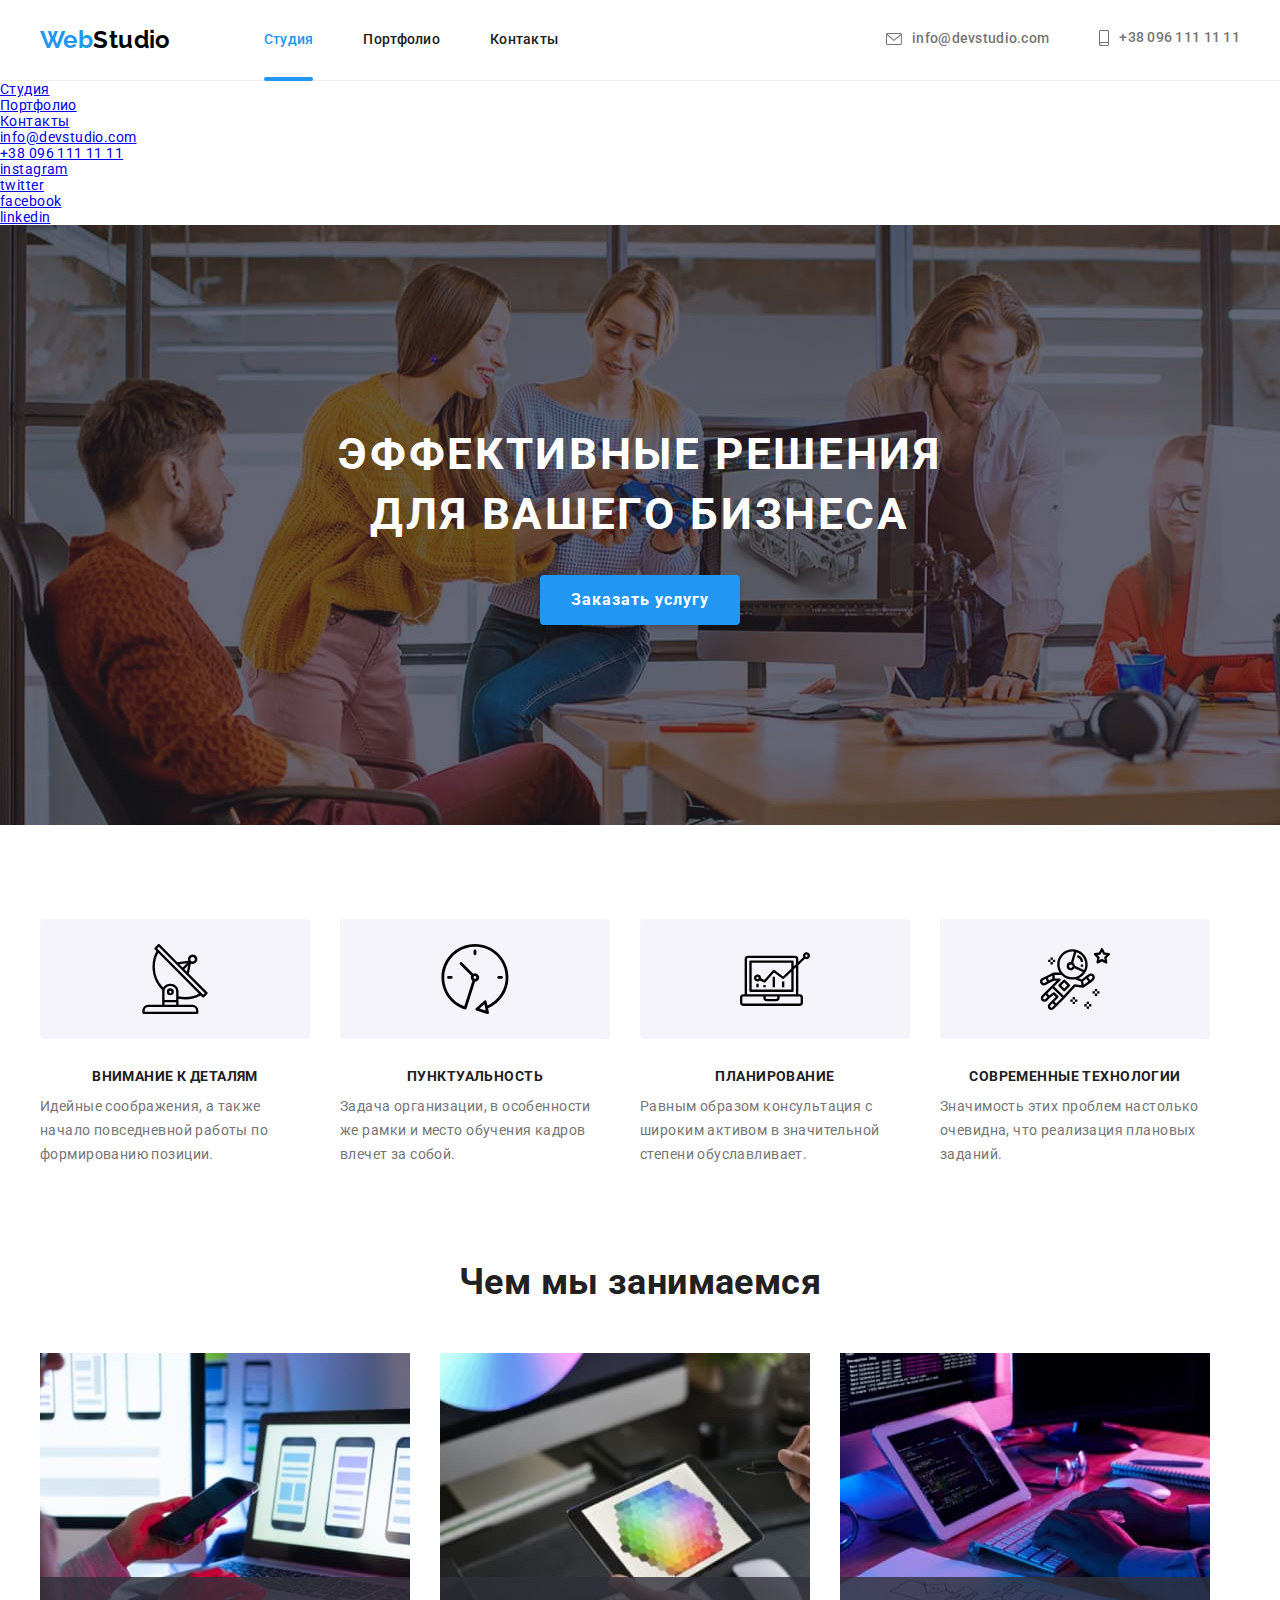
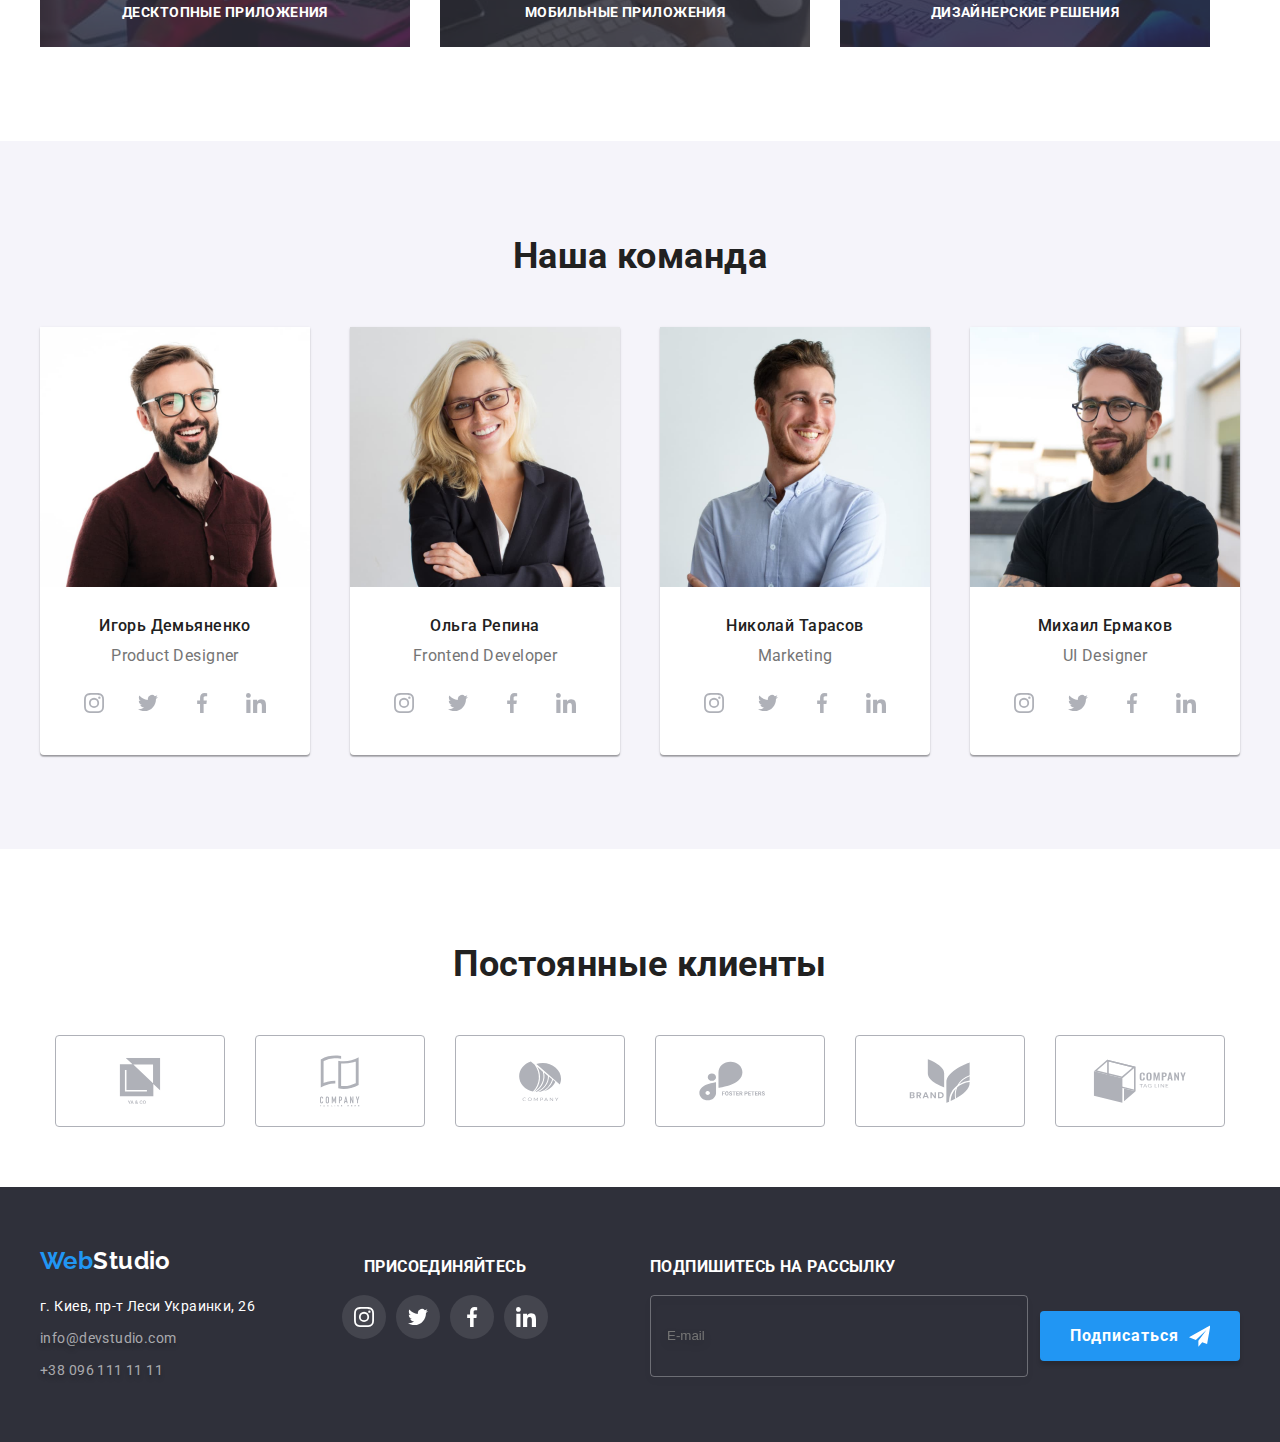
==== commit 2daab214: "Сделал разметку для меню и скрипт для кнопки" ====
--- a/index.html
+++ b/index.html
@@ -58,17 +58,67 @@
             </a>
           </li>
         </ul>
-        <svg class="menu__icon">
-          <use href="./images/burger.svg#burger"></use>
-        </svg>
-        <svg class="menu__icon menu__icon--close">
-          <use href="./images/close-menu.svg#close-menu"></use>
-        </svg>
+        <button type="button" class="menu__button" data-menu-button>
+          <svg width="40" height="40" aria-label="Переключатель мобильного меню">
+            <use class="menu__icon-burger" href="./images/burger.svg#burger"></use>
+            <use class="menu__icon-close" href="./images/close-menu.svg#close-menu"></use>
+          </svg>
+        </button>
       </div>
     </header>
 
     <!-- Раздел с уникальным контентом -->
     <main>
+      <!-- Меню для мобилки -->
+      <section class="menu">
+        <div class="menu__container">
+          <ul class="menu-nav">
+            <li class="menu-nav__item">
+              <a href="./index.html" class="menu-nav__link">Студия</a>
+            </li>
+            <li class="menu-nav__item">
+              <a href="./portfolio.html" class="menu-nav__link">Портфолио</a>
+            </li>
+            <li class="menu-nav__item">
+              <a href="./index.html" class="menu-nav__link">Контакты</a>
+            </li>
+          </ul>
+          <ul class="menu-contact">
+            <li class="menu-contact__item">
+              <a href="mailto:info@devstudio.com" class="menu-contact__link">
+                info@devstudio.com</a>
+            </li>
+            <li class="menu-contact__item">
+              <a href="tel:+380961111111" class="menu-contact__link">
+                +38 096 111 11 11
+              </a>
+            </li>
+          </ul>
+          <ul class="menu-social">
+            <li class="menu-social__item">
+              <a href="https://www.instagram.com/" class="menu-social__link">
+                instagram
+              </a>
+            </li>
+            <li class="menu-social__item">
+              <a href="https://twitter.com/" class="menu-social__link">
+                twitter
+              </a>
+            </li>
+            <li class="menu-social__item">
+              <a href="https://facebook.com/" class="menu-social__link">
+                facebook
+              </a>
+            </li>
+            <li class="menu-social__item">
+              <a href="https://linkedin.com/" class="menu-social__link">
+                linkedin
+              </a>
+            </li>
+          </ul>
+        </div>
+      </section>
+
       <!-- Блок герой -->
       <section class="hero">
         <h1 class="hero__title">
@@ -504,5 +554,6 @@
       </div>
     </div>
     <script src="./js/modal.js"></script>
+    <script src="./js/menu.js"></script>
   </body>
 </html>
--- a/css/main.min.css
+++ b/css/main.min.css
@@ -1,2 +1,2 @@
-body{margin:auto;background-color:#fff;color:#757575;font-family:Roboto,sans-serif;font-size:14px;font-weight:400;letter-spacing:.03em}h1,h2,h3,h4,h5,h6,p,ul{margin-top:0;margin-bottom:0}ul{padding:0;list-style:none}@media screen and (min-width: 480px){.container{width:480px;margin:0 auto;padding-left:15px;padding-right:15px}}@media screen and (min-width: 768px){.container{width:768px}}@media screen and (min-width: 1200px){.container{width:1200px}}.button{text-align:center;color:#fff;background-color:#2196f3;-webkit-box-shadow:0px 4px 4px rgba(0,0,0,0.15);box-shadow:0px 4px 4px rgba(0,0,0,0.15);font-family:Roboto,sans-serif;font-weight:700;font-size:16px;line-height:1.87;letter-spacing:0.06em;cursor:pointer;border:none;border-radius:4px;padding:10px 30px;margin:0 auto;width:200px;height:50px;-webkit-transition:color 250ms cubic-bezier(0.4, 0, 0.2, 1),background-color 250ms cubic-bezier(0.4, 0, 0.2, 1);transition:color 250ms cubic-bezier(0.4, 0, 0.2, 1),background-color 250ms cubic-bezier(0.4, 0, 0.2, 1)}.button:hover,.button:focus{color:#2196f3;background-color:#fff}.logo{color:#000;font-family:Raleway, sans-serif;font-weight:700;font-size:26px;line-height:1.2;text-decoration:none}@media screen and (min-width: 480px){.section{margin:auto;color:var(--primary-text-color);line-height:1.71}}@media screen and (min-width: 1200px){.section{margin-bottom:94px}}.section--team{background-color:#f5f4fa}@media screen and (min-width: 1200px){.section--team{margin-bottom:0}}@media screen and (min-width: 1200px){.section--clients{margin-bottom:0}}@media screen and (min-width: 480px){.section__title{color:#212121;font-weight:700;font-size:28px;line-height:1.17;text-align:center}}@media screen and (min-width: 1200px){.section__title{font-size:36px;margin-bottom:50px}}.section__title--hide{display:none}@media screen and (min-width: 480px){.section__title--team{padding-top:60px;margin-bottom:30px}}@media screen and (min-width: 1200px){.section__title--team{padding-top:94px;margin-bottom:50px}}.section--portfolio{margin-bottom:0}@media screen and (min-width: 480px){.section--hide{display:none}}@media screen and (min-width: 768px){.section--hide{display:none}}@media screen and (min-width: 1200px){.section--hide{display:-webkit-box;display:-ms-flexbox;display:flex}}.header{border-bottom:1px solid #ececec}.header .container{position:relative}@media screen and (min-width: 480px){.header .container{display:-webkit-box;display:-ms-flexbox;display:flex}}@media screen and (min-width: 768px){.header .container{-webkit-box-align:center;-ms-flex-align:center;align-items:center;-webkit-box-pack:start;-ms-flex-pack:start;justify-content:flex-start}}@media screen and (min-width: 480px){.menu__icon{width:40px;height:40px;fill:#000;margin-left:auto;margin-top:10px;margin-bottom:10px}}@media screen and (min-width: 768px){.menu__icon{display:none}}.menu__icon--close{position:absolute;top:0;right:0;margin-right:15px}@media screen and (min-width: 480px){.logo{font-size:24px;line-height:1.16}}.logo__accent{color:#2196f3}@media screen and (min-width: 480px){.logo__head{padding-top:16px}}@media screen and (min-width: 768px){.logo__head{padding-top:0}}@media screen and (min-width: 480px){.site-nav{display:none}}@media screen and (min-width: 768px){.site-nav{display:-webkit-box;display:-ms-flexbox;display:flex;margin-left:88px}}@media screen and (min-width: 1200px){.site-nav{margin-left:93px}}.site-nav__item{position:relative}.site-nav__item:not(:last-child){margin-right:50px}.site-nav__link{display:block;padding-top:32px;padding-bottom:32px;color:#212121;font-weight:500;line-height:1.14;letter-spacing:0.02em;text-decoration:none}.site-nav__link:hover,.site-nav__link:focus{color:#2196f3}.site-nav__link--current{color:#2196f3}.site-nav__link--current::after{content:'';position:absolute;width:100%;height:4px;left:0;bottom:-1px;background-color:#2196f3;border-radius:2px}.contact-nav__link{display:-webkit-inline-box;display:-ms-inline-flexbox;display:inline-flex;-webkit-box-align:center;-ms-flex-align:center;align-items:center;color:#757575;font-weight:500;line-height:1.14;letter-spacing:0.02em;text-decoration:none;-webkit-transition:color 250ms cubic-bezier(0.4, 0, 0.2, 1);transition:color 250ms cubic-bezier(0.4, 0, 0.2, 1)}.contact-nav__link:hover,.contact-nav__link:focus{color:#2196f3}.contact-nav__link:hover .contact-nav__icon--mail,.contact-nav__link:focus .contact-nav__icon--mail{fill:#2196f3}.contact-nav__link:hover .contact-nav__icon--tel,.contact-nav__link:focus .contact-nav__icon--tel{fill:#2196f3}.contact-nav__icon{margin-right:10px;fill:#757575;-webkit-transition:fill 250ms cubic-bezier(0.4, 0, 0.2, 1);transition:fill 250ms cubic-bezier(0.4, 0, 0.2, 1)}.contact-nav__icon--mail{width:16px;height:12px}.contact-nav__icon--tel{width:10px;height:16px}@media screen and (min-width: 480px){.contact-nav{display:none}}@media screen and (min-width: 768px){.contact-nav{display:-webkit-box;display:-ms-flexbox;display:flex;-webkit-box-orient:vertical;-webkit-box-direction:normal;-ms-flex-direction:column;flex-direction:column;margin-left:auto}.contact-nav__item:last-child{margin-left:0}.contact-nav__item+.contact-nav__item{margin-top:10px}}@media screen and (min-width: 1200px){.contact-nav{-webkit-box-orient:horizontal;-webkit-box-direction:normal;-ms-flex-direction:row;flex-direction:row;margin-left:auto;-webkit-box-align:center;-ms-flex-align:center;align-items:center}.contact-nav__item:last-child{margin-left:50px}.contact-nav__item+.contact-nav__item{margin-top:0}}@media screen and (min-width: 480px){.hero{margin:auto;max-width:480px;height:400px;text-align:center;background-image:-webkit-gradient(linear, left top, right top, from(rgba(47,48,58,0.4)), to(rgba(47,48,58,0.4))),url(../images/hero.jpg);background-image:linear-gradient(to right, rgba(47,48,58,0.4), rgba(47,48,58,0.4)),url(../images/hero.jpg);margin-bottom:60px}}@media screen and (min-width: 768px){.hero{max-width:768px;background-image:-webkit-gradient(linear, left top, right top, from(rgba(47,48,58,0.4)), to(rgba(47,48,58,0.4))),url(../images/hero.jpg);background-image:linear-gradient(to right, rgba(47,48,58,0.4), rgba(47,48,58,0.4)),url(../images/hero.jpg)}}@media screen and (min-width: 1200px){.hero{background-color:#2f303a;text-align:center;margin-bottom:94px;max-width:1600px;height:600px;margin-bottom:94px;background-image:-webkit-gradient(linear, left top, right top, from(rgba(47,48,58,0.4)), to(rgba(47,48,58,0.4))),url(../images/hero.jpg);background-image:linear-gradient(to right, rgba(47,48,58,0.4), rgba(47,48,58,0.4)),url(../images/hero.jpg)}}@media screen and (min-width: 480px){.hero__title{font-size:26px;line-height:1.62;text-align:center;letter-spacing:0.06em;text-transform:uppercase;color:#fff;padding-top:118px;margin-bottom:30px}}@media screen and (min-width: 1200px){.hero__title{font-size:44px;line-height:1.36;padding-top:200px}}@media screen and (min-width: 480px){.features{display:-webkit-box;display:-ms-flexbox;display:flex;-webkit-box-orient:vertical;-webkit-box-direction:normal;-ms-flex-direction:column;flex-direction:column}}@media screen and (min-width: 768px){.features{-webkit-box-orient:horizontal;-webkit-box-direction:normal;-ms-flex-direction:row;flex-direction:row;-ms-flex-wrap:wrap;flex-wrap:wrap;-webkit-box-pack:justify;-ms-flex-pack:justify;justify-content:space-between}}@media screen and (min-width: 1200px){.features{-ms-flex-wrap:nowrap;flex-wrap:nowrap;width:calc((100% - 90px) / 4);color:#757575}}@media screen and (min-width: 480px){.features__item{display:-webkit-box;display:-ms-flexbox;display:flex;-webkit-box-orient:vertical;-webkit-box-direction:normal;-ms-flex-direction:column;flex-direction:column;margin-bottom:30px}.features__item:last-child{margin-bottom:60px}}@media screen and (min-width: 768px){.features__item{-webkit-box-align:center;-ms-flex-align:center;align-items:center;max-width:354px}}@media screen and (min-width: 1200px){.features__item{max-width:270px;margin-bottom:0}.features__item:not(:last-child){margin-right:30px}.features__item:last-child{margin-bottom:0}}.features__title{color:#212121;font-size:14px;line-height:1.14;font-weight:700;text-transform:uppercase;text-align:center;margin-bottom:10px}@media screen and (min-width: 480px){.features__wrap{display:-webkit-box;display:-ms-flexbox;display:flex;-webkit-box-orient:vertical;-webkit-box-direction:normal;-ms-flex-direction:column;flex-direction:column;-webkit-box-align:center;-ms-flex-align:center;align-items:center;background:#f5f4fa;border-radius:4px;margin-bottom:30px;max-width:450px}}@media screen and (min-width: 768px){.features__wrap{max-width:354px}}@media screen and (min-width: 1200px){.features__wrap{display:-webkit-inline-box;display:-ms-inline-flexbox;display:inline-flex;max-width:270px}}@media screen and (min-width: 480px){.features__icon{width:70px;height:70px;margin:25px 190px}}@media screen and (min-width: 1200px){.features__icon{margin:25px 100px}}.our-work{display:-webkit-box;display:-ms-flexbox;display:flex}.our-work__item{position:relative;display:-webkit-inline-box;display:-ms-inline-flexbox;display:inline-flex}.our-work__item:not(:last-child){margin-right:30px}.description{position:absolute;width:100%;height:70px;left:0;bottom:0;background:rgba(47,48,58,0.8)}.description__text{padding:27px 82px;font-weight:700;line-height:16px;text-align:center;text-transform:uppercase;color:#fff}@media screen and (min-width: 480px){.our-team{font-size:16px;line-height:19px;display:-webkit-box;display:-ms-flexbox;display:flex;-webkit-box-orient:vertical;-webkit-box-direction:normal;-ms-flex-direction:column;flex-direction:column;color:#757575;padding-bottom:60px}}@media screen and (min-width: 768px){.our-team{-webkit-box-orient:horizontal;-webkit-box-direction:normal;-ms-flex-direction:row;flex-direction:row;-ms-flex-wrap:wrap;flex-wrap:wrap;-webkit-box-pack:justify;-ms-flex-pack:justify;justify-content:space-between}}@media screen and (min-width: 1200px){.our-team{-ms-flex-wrap:nowrap;flex-wrap:nowrap;padding-bottom:94px}}@media screen and (min-width: 480px){.our-team__item{background:#fff;-webkit-box-shadow:0px 1px 3px rgba(0,0,0,0.12),0px 1px 1px rgba(0,0,0,0.14),0px 2px 1px rgba(0,0,0,0.2);box-shadow:0px 1px 3px rgba(0,0,0,0.12),0px 1px 1px rgba(0,0,0,0.14),0px 2px 1px rgba(0,0,0,0.2);border-radius:0px 0px 4px 4px}.our-team__item:not(:last-child){margin-bottom:30px}}@media screen and (min-width: 768px){.our-team__item:not(:last-child){margin-bottom:0px}.our-team__item:nth-child(-n+2){margin-bottom:30px}}@media screen and (min-width: 1200px){.our-team__item:not(:last-child){margin-right:30px;margin-bottom:0}}.workers__title{text-align:center;color:#212121;font-weight:500;font-size:16px;line-height:18.75px;margin-bottom:10px}@media screen and (min-width: 480px){.workers__photo{max-width:450px;display:block;margin-bottom:30px}}@media screen and (min-width: 768px){.workers__photo{max-width:354px}}@media screen and (min-width: 1200px){.workers__photo{max-width:270px}}.workers__text{text-align:center;margin-bottom:16px}.colladge{display:-webkit-box;display:-ms-flexbox;display:flex;-webkit-box-pack:center;-ms-flex-pack:center;justify-content:center;padding-bottom:30px}.colladge__link{display:-webkit-inline-box;display:-ms-inline-flexbox;display:inline-flex;width:44px;height:44px;background-size:contain;border-radius:50%;background-color:#fff;-webkit-transition:background-color 250ms cubic-bezier(0.4, 0, 0.2, 1);transition:background-color 250ms cubic-bezier(0.4, 0, 0.2, 1)}.colladge__link:hover,.colladge__link:focus{background-color:#2196f3}.colladge__link:hover .colladge__icon,.colladge__link:focus .colladge__icon{fill:#fff}.colladge__icon{width:20px;height:20px;margin:12px;fill:#afb1b8;-webkit-transition:fill 250ms cubic-bezier(0.4, 0, 0.2, 1);transition:fill 250ms cubic-bezier(0.4, 0, 0.2, 1)}.colladge__item:not(:last-child){margin-right:10px}@media screen and (min-width: 480px){.client-list{display:-webkit-box;display:-ms-flexbox;display:flex;-ms-flex-wrap:wrap;flex-wrap:wrap;-webkit-box-pack:justify;-ms-flex-pack:justify;justify-content:space-between}.client-list__item{margin-bottom:30px}.client-list__item:nth-last-child(-n+2){margin-bottom:60px}}@media screen and (min-width: 768px){.client-list{-webkit-box-pack:center;-ms-flex-pack:center;justify-content:center}.client-list__item{margin-right:30px}.client-list__item:nth-last-child(3n+1){margin-right:0}}@media screen and (min-width: 1200px){.client-list{-webkit-box-orient:horizontal;-webkit-box-direction:normal;-ms-flex-direction:row;flex-direction:row;-webkit-box-pack:center;-ms-flex-pack:center;justify-content:center}.client-list__item:not(:last-child){margin-right:30px}}.client-list__link{display:block;width:170px;height:92px;border:1px solid;color:#afb1b8;-webkit-box-sizing:border-box;box-sizing:border-box;border-radius:4px;-webkit-transition:color 250ms cubic-bezier(0.4, 0, 0.2, 1);transition:color 250ms cubic-bezier(0.4, 0, 0.2, 1)}@media screen and (min-width: 480px){.client-list__link{position:relative;min-width:210px}}@media screen and (min-width: 768px){.client-list__link{min-width:226px}}@media screen and (min-width: 1200px){.client-list__link{min-width:170px}}.client-list__link:hover,.client-list__link:focus{color:#2196f3}.client-list__link:hover .client-list__icon--corp1,.client-list__link:focus .client-list__icon--corp1,.client-list__link:hover .client-list__icon--corp2,.client-list__link:focus .client-list__icon--corp2,.client-list__link:hover .client-list__icon--corp3,.client-list__link:focus .client-list__icon--corp3,.client-list__link:hover .client-list__icon--corp4,.client-list__link:focus .client-list__icon--corp4,.client-list__link:hover .client-list__icon--corp5,.client-list__link:focus .client-list__icon--corp5,.client-list__link:hover .client-list__icon--corp6,.client-list__link:focus .client-list__icon--corp6{fill:#2196f3}.client-list__icon{fill:#afb1b8;-webkit-transition:fill 250ms cubic-bezier(0.4, 0, 0.2, 1);transition:fill 250ms cubic-bezier(0.4, 0, 0.2, 1)}.client-list__icon--corp1{content:'';position:absolute;top:50%;left:50%;-webkit-transform:translate(-50%, -50%);transform:translate(-50%, -50%);width:41px;height:46.7px}.client-list__icon--corp2{content:'';position:absolute;top:50%;left:50%;-webkit-transform:translate(-50%, -50%);transform:translate(-50%, -50%);width:40px;height:52px}.client-list__icon--corp3{content:'';position:absolute;top:50%;left:50%;-webkit-transform:translate(-50%, -50%);transform:translate(-50%, -50%);width:43px;height:41px}.client-list__icon--corp4{content:'';position:absolute;top:50%;left:50%;-webkit-transform:translate(-50%, -50%);transform:translate(-50%, -50%);width:84px;height:40px}.client-list__icon--corp5{content:'';position:absolute;top:50%;left:50%;-webkit-transform:translate(-50%, -50%);transform:translate(-50%, -50%);width:62px;height:45px}.client-list__icon--corp6{content:'';position:absolute;top:50%;left:50%;-webkit-transform:translate(-50%, -50%);transform:translate(-50%, -50%);width:94px;height:44px}.footer{background-color:#2f303a}@media screen and (min-width: 480px){.footer .container{display:-webkit-box;display:-ms-flexbox;display:flex;-webkit-box-orient:vertical;-webkit-box-direction:normal;-ms-flex-direction:column;flex-direction:column;-webkit-box-pack:center;-ms-flex-pack:center;justify-content:center}}@media screen and (min-width: 768px){.footer .container{-webkit-box-orient:horizontal;-webkit-box-direction:normal;-ms-flex-direction:row;flex-direction:row}.footer .container:last-child{-ms-flex-wrap:wrap;flex-wrap:wrap;-webkit-box-pack:justify;-ms-flex-pack:justify;justify-content:space-between}}@media screen and (min-width: 1200px){.footer .container{-webkit-box-orient:horizontal;-webkit-box-direction:normal;-ms-flex-direction:row;flex-direction:row}}@media screen and (min-width: 480px){.connection{display:-webkit-box;display:-ms-flexbox;display:flex;-webkit-box-orient:vertical;-webkit-box-direction:normal;-ms-flex-direction:column;flex-direction:column;-webkit-box-align:center;-ms-flex-align:center;align-items:center}}@media screen and (min-width: 768px){.connection{padding-left:61px}}@media screen and (min-width: 1200px){.connection{display:inline-block;padding-left:0}}.logo__foot{color:#fff;display:inline-block;padding-top:60px;margin-bottom:20px}@media screen and (min-width: 480px){.address{display:-webkit-box;display:-ms-flexbox;display:flex;-webkit-box-orient:vertical;-webkit-box-direction:normal;-ms-flex-direction:column;flex-direction:column;-webkit-box-align:center;-ms-flex-align:center;align-items:center;font-style:normal;padding-bottom:60px}}@media screen and (min-width: 1200px){.address{display:-webkit-box;display:-ms-flexbox;display:flex;-webkit-box-orient:vertical;-webkit-box-direction:normal;-ms-flex-direction:column;flex-direction:column;-webkit-box-align:start;-ms-flex-align:start;align-items:flex-start;font-style:normal;padding-bottom:60px}}.address__link{color:#fff;font-style:inherit;line-height:1.71;text-decoration:none}.address__link:hover,.address__link:focus{color:#fff}.address__link--opacity{color:rgba(255,255,255,0.6);line-height:1.71;text-decoration:none;text-shadow:0px 4px 4px rgba(0,0,0,0.25)}.address__item:not(:last-child){margin-bottom:8px}@media screen and (min-width: 480px){.join-us{display:-webkit-box;display:-ms-flexbox;display:flex;-webkit-box-orient:vertical;-webkit-box-direction:normal;-ms-flex-direction:column;flex-direction:column;-webkit-box-align:center;-ms-flex-align:center;align-items:center;padding:0;margin-bottom:60px}}@media screen and (min-width: 768px){.join-us{padding-top:65px;padding-right:74px;margin-bottom:0}}@media screen and (min-width: 1200px){.join-us{padding:72px 0 100px 78px}}.join-us__title{font-weight:700;line-height:16px;text-transform:uppercase;color:#fff;margin-bottom:20px}.colladge-join{display:-webkit-box;display:-ms-flexbox;display:flex}.colladge-join__item:not(:last-child){margin-right:10px}.colladge-join__link{display:-webkit-box;display:-ms-flexbox;display:flex;border-radius:50%;background-color:rgba(255,255,255,0.1);-webkit-transition:background-color 250ms cubic-bezier(0.4, 0, 0.2, 1);transition:background-color 250ms cubic-bezier(0.4, 0, 0.2, 1)}.colladge-join__link:hover,.colladge-join__link:focus{background-color:#2196f3}.colladge-join__icon{width:20px;height:20px;margin:12px;fill:#fff}.subscribe{display:-webkit-box;display:-ms-flexbox;display:flex;-webkit-box-orient:vertical;-webkit-box-direction:normal;-ms-flex-direction:column;flex-direction:column;font-weight:700;line-height:16px;text-transform:uppercase;color:#fff;padding-top:72px;padding-left:93px}@media screen and (min-width: 480px){.subscribe{display:-webkit-box;display:-ms-flexbox;display:flex;-webkit-box-orient:vertical;-webkit-box-direction:normal;-ms-flex-direction:column;flex-direction:column;-webkit-box-align:center;-ms-flex-align:center;align-items:center;padding:0}}@media screen and (min-width: 768px){.subscribe{padding-left:151px}}@media screen and (min-width: 1200px){.subscribe{display:-webkit-inline-box;display:-ms-inline-flexbox;display:inline-flex;padding-top:72px;padding-left:0;margin-left:93px;-webkit-box-align:start;-ms-flex-align:start;align-items:flex-start}}.subscribe__title{margin-bottom:20px}@media screen and (min-width: 480px){.subscribe__field{display:-webkit-box;display:-ms-flexbox;display:flex;-webkit-box-orient:vertical;-webkit-box-direction:normal;-ms-flex-direction:column;flex-direction:column;-webkit-box-align:center;-ms-flex-align:center;align-items:center;margin-bottom:60px;min-width:100%}}@media screen and (min-width: 1200px){.subscribe__field{display:-webkit-inline-box;display:-ms-inline-flexbox;display:inline-flex;-webkit-box-orient:horizontal;-webkit-box-direction:normal;-ms-flex-direction:row;flex-direction:row}}.subscribe__field::-webkit-input-placeholder{font-size:16px;line-height:1.25;display:-webkit-box;display:flex;-webkit-box-align:center;align-items:center;color:rgba(255,255,255,0.6)}.subscribe__field:-ms-input-placeholder{font-size:16px;line-height:1.25;display:-ms-flexbox;display:flex;-ms-flex-align:center;align-items:center;color:rgba(255,255,255,0.6)}.subscribe__field::-ms-input-placeholder{font-size:16px;line-height:1.25;display:-ms-flexbox;display:flex;-ms-flex-align:center;align-items:center;color:rgba(255,255,255,0.6)}.subscribe__field::placeholder{font-size:16px;line-height:1.25;display:-webkit-box;display:-ms-flexbox;display:flex;-webkit-box-align:center;-ms-flex-align:center;align-items:center;color:rgba(255,255,255,0.6)}@media screen and (min-width: 480px){.subscribe__label{margin-bottom:20px}}@media screen and (min-width: 1200px){.subscribe__label{margin-bottom:0;margin-right:12px}}@media screen and (min-width: 480px){.subscribe__button{margin:auto}}@media screen and (min-width: 1200px){.subscribe__button__label+.subscribe__button__button{margin-left:12px}}.subscribe__input{height:50px;padding-top:15px;padding-bottom:15px;padding-left:16px;border:1px solid rgba(255,255,255,0.3);-webkit-filter:drop-shadow(0px 4px 4px rgba(0,0,0,0.15));filter:drop-shadow(0px 4px 4px rgba(0,0,0,0.15));border-radius:4px;background:transparent;color:#fff;outline:none}@media screen and (min-width: 480px){.subscribe__input{min-width:450px}}@media screen and (min-width: 1200px){.subscribe__input{min-width:358px}}.subscribe__input:focus{border-color:#2196f3;-webkit-transition:border-color 250ms cubic-bezier(0.4, 0, 0.2, 1);transition:border-color 250ms cubic-bezier(0.4, 0, 0.2, 1)}.subscribe__button:hover .subscribe__icon,.subscribe__button:focus .subscribe__icon{fill:#2196f3}.subscribe__button--text{display:-webkit-box;display:-ms-flexbox;display:flex;-webkit-box-pack:center;-ms-flex-pack:center;justify-content:center;-webkit-box-align:center;-ms-flex-align:center;align-items:center}.subscribe__icon{width:24px;height:24px;fill:#fff;margin-left:10px;-webkit-transition:fill 250ms cubic-bezier(0.4, 0, 0.2, 1);transition:fill 250ms cubic-bezier(0.4, 0, 0.2, 1)}@media screen and (min-width: 480px){.filter{display:-webkit-box;display:-ms-flexbox;display:flex;-ms-flex-wrap:wrap;flex-wrap:wrap;-webkit-box-pack:start;-ms-flex-pack:start;justify-content:flex-start;padding-top:60px;margin-bottom:40px}.filter__item:not(:last-child){margin-right:8px}.filter__item:nth-child(-n+3){margin-bottom:15px}}@media screen and (min-width: 768px){.filter{-webkit-box-pack:center;-ms-flex-pack:center;justify-content:center;margin-bottom:30px}.filter__item:nth-child(-n+3){margin-bottom:0}}@media screen and (min-width: 1200px){.filter{padding-top:94px;margin-bottom:50px}}.filter__button{padding:6px 22px;text-align:center;color:#212121;background-color:#f5f4fa;font-family:Roboto,sans-serif;font-weight:500;font-size:16px;line-height:1.62;cursor:pointer;border:none;-webkit-box-shadow:none;box-shadow:none;border-radius:4px;-webkit-transition:color 250ms cubic-bezier(0.4, 0, 0.2, 1),background-color 250ms cubic-bezier(0.4, 0, 0.2, 1),-webkit-box-shadow 250ms cubic-bezier(0.4, 0, 0.2, 1);transition:color 250ms cubic-bezier(0.4, 0, 0.2, 1),background-color 250ms cubic-bezier(0.4, 0, 0.2, 1),-webkit-box-shadow 250ms cubic-bezier(0.4, 0, 0.2, 1);transition:color 250ms cubic-bezier(0.4, 0, 0.2, 1),background-color 250ms cubic-bezier(0.4, 0, 0.2, 1),box-shadow 250ms cubic-bezier(0.4, 0, 0.2, 1);transition:color 250ms cubic-bezier(0.4, 0, 0.2, 1),background-color 250ms cubic-bezier(0.4, 0, 0.2, 1),box-shadow 250ms cubic-bezier(0.4, 0, 0.2, 1),-webkit-box-shadow 250ms cubic-bezier(0.4, 0, 0.2, 1)}.filter__button:hover,.filter__button:focus{color:#fff;background-color:#2196f3;-webkit-box-shadow:0px 3px 1px rgba(0,0,0,0.1),0px 1px 2px rgba(0,0,0,0.08),0px 2px 2px rgba(0,0,0,0.12);box-shadow:0px 3px 1px rgba(0,0,0,0.1),0px 1px 2px rgba(0,0,0,0.08),0px 2px 2px rgba(0,0,0,0.12)}.card-set{font-size:16px;line-height:1.87}@media screen and (min-width: 480px){.card-set{display:-webkit-box;display:-ms-flexbox;display:flex;-webkit-box-orient:vertical;-webkit-box-direction:normal;-ms-flex-direction:column;flex-direction:column;padding-bottom:60px}}@media screen and (min-width: 768px){.card-set{-webkit-box-orient:horizontal;-webkit-box-direction:normal;-ms-flex-direction:row;flex-direction:row;-ms-flex-wrap:wrap;flex-wrap:wrap;padding-bottom:60px}}@media screen and (min-width: 1200px){.card-set{padding-bottom:94px}}.card-set__item{-webkit-box-shadow:none;box-shadow:none;-webkit-transition:-webkit-box-shadow 250ms cubic-bezier(0.4, 0, 0.2, 1);transition:-webkit-box-shadow 250ms cubic-bezier(0.4, 0, 0.2, 1);transition:box-shadow 250ms cubic-bezier(0.4, 0, 0.2, 1);transition:box-shadow 250ms cubic-bezier(0.4, 0, 0.2, 1), -webkit-box-shadow 250ms cubic-bezier(0.4, 0, 0.2, 1)}.card-set__item:hover,.card-set__item:focus{-webkit-box-shadow:0px 1px 1px rgba(0,0,0,0.12),0px 4px 4px rgba(0,0,0,0.06),1px 4px 6px rgba(0,0,0,0.16);box-shadow:0px 1px 1px rgba(0,0,0,0.12),0px 4px 4px rgba(0,0,0,0.06),1px 4px 6px rgba(0,0,0,0.16)}@media screen and (min-width: 480px){.card-set__item{max-width:450px;margin-bottom:30px}}@media screen and (min-width: 768px){.card-set__item{max-width:354px;margin-right:30px}.card-set__item:nth-child(2n){margin-right:0}.card-set__item:last-child{margin-bottom:0}}@media screen and (min-width: 1200px){.card-set__item{max-width:370px}.card-set__item:nth-child(2n){margin-right:30px}.card-set__item:nth-child(3n){margin-right:0}.card-set__item:nth-last-child(-n+3){margin-bottom:0}}.project__link{position:relative;text-decoration:none;color:#757575;background:#fff}.project__link:hover .poster::before,.project__link:hover .poster__text,.project__link:focus .poster::before,.project__link:focus .poster__text{-webkit-transform:translateY(0);transform:translateY(0)}@media screen and (min-width: 480px){.project__link{display:-webkit-box;display:-ms-flexbox;display:flex;-webkit-box-orient:vertical;-webkit-box-direction:normal;-ms-flex-direction:column;flex-direction:column;max-width:450px}}@media screen and (min-width: 768px){.project__link{max-width:354px}}@media screen and (min-width: 1200px){.project__link{max-width:370px}}.poster{position:relative;overflow:hidden;display:-webkit-inline-box;display:-ms-inline-flexbox;display:inline-flex}@media screen and (min-width: 480px){.poster{max-width:450px}}@media screen and (min-width: 768px){.poster{max-width:354px}}@media screen and (min-width: 1200px){.poster{max-width:370px}}.poster::before{content:'';display:-webkit-inline-box;display:-ms-inline-flexbox;display:inline-flex;position:absolute;width:100%;height:100%;top:0;left:0;background:rgba(33,150,243,0.9);-webkit-transform:translateY(calc(100% + 1px));transform:translateY(calc(100% + 1px));-webkit-transition:-webkit-transform 250ms cubic-bezier(0.4, 0, 0.2, 1);transition:-webkit-transform 250ms cubic-bezier(0.4, 0, 0.2, 1);transition:transform 250ms cubic-bezier(0.4, 0, 0.2, 1);transition:transform 250ms cubic-bezier(0.4, 0, 0.2, 1), -webkit-transform 250ms cubic-bezier(0.4, 0, 0.2, 1)}.poster__text{position:absolute;width:100%;height:100%;top:0;left:0;font-weight:400;font-size:18px;line-height:1.56;color:#fff;-webkit-transform:translateY(100%);transform:translateY(100%);-webkit-transition:-webkit-transform 250ms cubic-bezier(0.4, 0, 0.2, 1);transition:-webkit-transform 250ms cubic-bezier(0.4, 0, 0.2, 1);transition:transform 250ms cubic-bezier(0.4, 0, 0.2, 1);transition:transform 250ms cubic-bezier(0.4, 0, 0.2, 1), -webkit-transform 250ms cubic-bezier(0.4, 0, 0.2, 1)}@media screen and (min-width: 480px){.poster__text{padding:77px 24px}}@media screen and (min-width: 768px){.poster__text{padding:49px 24px}}@media screen and (min-width: 1200px){.poster__text{padding:63px 24px}}.content{border-left:1px solid #eeeeee;border-right:1px solid #eeeeee;border-bottom:1px solid #eeeeee;padding-top:20px}.content__title{color:#212121;font-weight:700;font-size:18px;line-height:2;letter-spacing:0.06em;margin-bottom:2px;padding-left:24px}.content__text{padding-bottom:20px;padding-left:24px}.backdrop{position:fixed;top:0;left:0;width:100%;height:100%;background-color:rgba(0,0,0,0.5)}.backdrop.is-hidden{opacity:0;pointer-events:none;visibility:hidden}.modal{position:absolute;top:50%;left:50%;-webkit-transform:translate(-50%, -50%);transform:translate(-50%, -50%);width:528px;height:581px;background-color:#fff}.modal__button{position:absolute;top:0;right:0;width:30px;height:30px;background:#ffffff;border:1px solid rgba(0,0,0,0.1);-webkit-box-sizing:border-box;box-sizing:border-box;border-radius:50%;margin-right:8px;margin-top:8px;padding:0}.modal__button:hover,.modal__button:focus{cursor:pointer}.modal__button:hover .modal__close-icon,.modal__button:focus .modal__close-icon{fill:#2196f3;-webkit-transition:fill 250ms cubic-bezier(0.4, 0, 0.2, 1);transition:fill 250ms cubic-bezier(0.4, 0, 0.2, 1)}.modal__close-icon{position:absolute;top:50;right:50;-webkit-transform:translate(-50%, -50%);transform:translate(-50%, -50%);width:11px;height:11px;fill:#000}.form{padding:40px 39px 40px 41px}.form__title{font-weight:700;font-size:20px;line-height:1.15;text-align:center;color:#212121;margin-bottom:12px}.form-field{position:relative;display:-webkit-box;display:-ms-flexbox;display:flex;-webkit-box-orient:vertical;-webkit-box-direction:normal;-ms-flex-direction:column;flex-direction:column;margin-bottom:10px}.form-field__text{font-weight:400;font-size:12px;line-height:1.16;letter-spacing:0.01em;color:#757575;margin-bottom:4px}.form-field__input{height:40px;border:1px solid rgba(33,33,33,0.2);border-radius:4px;padding-left:42px;outline:none}.form-field__input:focus{border-color:#2196f3;-webkit-transition:border-color 250ms cubic-bezier(0.4, 0, 0.2, 1);transition:border-color 250ms cubic-bezier(0.4, 0, 0.2, 1)}.form-field__input:focus+.form-field__icon{fill:#2196f3;-webkit-transition:fill 250ms cubic-bezier(0.4, 0, 0.2, 1);transition:fill 250ms cubic-bezier(0.4, 0, 0.2, 1)}.form-field__icon{position:absolute;top:0;left:0;display:inline-block;width:18px;height:18px;margin-top:29px;margin-left:12px;fill:#000}.comment-field{display:-webkit-box;display:-ms-flexbox;display:flex;-webkit-box-orient:vertical;-webkit-box-direction:normal;-ms-flex-direction:column;flex-direction:column;margin-bottom:20px}.comment-field__text{font-size:12px;line-height:1.16;letter-spacing:0.01em;color:#757575;margin-bottom:4px}.comment-field__comment{padding:12px 16px;border:1px solid rgba(33,33,33,0.2);border-radius:4px;outline:none;resize:none}.comment-field__comment:focus{border-color:#2196f3;-webkit-transition:border-color 250ms cubic-bezier(0.4, 0, 0.2, 1);transition:border-color 250ms cubic-bezier(0.4, 0, 0.2, 1)}.comment-field__comment::-webkit-input-placeholder{font-weight:400;font-size:12px;line-height:1.16;letter-spacing:0.01em;color:rgba(117,117,117,0.5)}.comment-field__comment:-ms-input-placeholder{font-weight:400;font-size:12px;line-height:1.16;letter-spacing:0.01em;color:rgba(117,117,117,0.5)}.comment-field__comment::-ms-input-placeholder{font-weight:400;font-size:12px;line-height:1.16;letter-spacing:0.01em;color:rgba(117,117,117,0.5)}.comment-field__comment::placeholder{font-weight:400;font-size:12px;line-height:1.16;letter-spacing:0.01em;color:rgba(117,117,117,0.5)}.agree{display:-webkit-box;display:-ms-flexbox;display:flex;-webkit-box-pack:center;-ms-flex-pack:center;justify-content:center;-webkit-box-align:center;-ms-flex-align:center;align-items:center;margin-bottom:30px}.agree__text{line-height:1.71;color:#757575}.agree__icon{display:-webkit-inline-box;display:-ms-inline-flexbox;display:inline-flex;width:16px;height:15px;border:2px solid #212121;border-radius:2px;cursor:pointer}.agree__icon+.agree__text{margin-left:7px}.agree__input{-webkit-appearance:none;-moz-appearance:none;appearance:none}.agree__input:checked+.agree__icon{border-color:#2196f3;background-color:#2196f3;background-image:url("../images/check.svg#check-icon");background-size:contain;background-origin:border-box}.agree__link{color:#2196f3}.form__button{display:block;margin-left:auto;margin-right:auto}.form__button:hover,.form__button:focus{color:#fff;background-color:#188ce8;-webkit-transition:background-color 250ms cubic-bezier(0.4, 0, 0.2, 1);transition:background-color 250ms cubic-bezier(0.4, 0, 0.2, 1)}
+body{margin:auto;background-color:#fff;color:#757575;font-family:Roboto,sans-serif;font-size:14px;font-weight:400;letter-spacing:.03em}h1,h2,h3,h4,h5,h6,p,ul{margin-top:0;margin-bottom:0}ul{padding:0;list-style:none}@media screen and (min-width: 480px){.container{width:480px;margin:0 auto;padding-left:15px;padding-right:15px}}@media screen and (min-width: 768px){.container{width:768px}}@media screen and (min-width: 1200px){.container{width:1200px}}.button{text-align:center;color:#fff;background-color:#2196f3;-webkit-box-shadow:0px 4px 4px rgba(0,0,0,0.15);box-shadow:0px 4px 4px rgba(0,0,0,0.15);font-family:Roboto,sans-serif;font-weight:700;font-size:16px;line-height:1.87;letter-spacing:0.06em;cursor:pointer;border:none;border-radius:4px;padding:10px 30px;margin:0 auto;width:200px;height:50px;-webkit-transition:color 250ms cubic-bezier(0.4, 0, 0.2, 1),background-color 250ms cubic-bezier(0.4, 0, 0.2, 1);transition:color 250ms cubic-bezier(0.4, 0, 0.2, 1),background-color 250ms cubic-bezier(0.4, 0, 0.2, 1)}.button:hover,.button:focus{color:#2196f3;background-color:#fff}.logo{color:#000;font-family:Raleway, sans-serif;font-weight:700;font-size:26px;line-height:1.2;text-decoration:none}@media screen and (min-width: 480px){.section{margin:auto;color:var(--primary-text-color);line-height:1.71}}@media screen and (min-width: 1200px){.section{margin-bottom:94px}}.section--team{background-color:#f5f4fa}@media screen and (min-width: 1200px){.section--team{margin-bottom:0}}@media screen and (min-width: 1200px){.section--clients{margin-bottom:0}}@media screen and (min-width: 480px){.section__title{color:#212121;font-weight:700;font-size:28px;line-height:1.17;text-align:center}}@media screen and (min-width: 1200px){.section__title{font-size:36px;margin-bottom:50px}}.section__title--hide{display:none}@media screen and (min-width: 480px){.section__title--team{padding-top:60px;margin-bottom:30px}}@media screen and (min-width: 1200px){.section__title--team{padding-top:94px;margin-bottom:50px}}.section--portfolio{margin-bottom:0}@media screen and (min-width: 480px){.section--hide{display:none}}@media screen and (min-width: 768px){.section--hide{display:none}}@media screen and (min-width: 1200px){.section--hide{display:-webkit-box;display:-ms-flexbox;display:flex}}.header{border-bottom:1px solid #ececec}.header .container{position:relative}@media screen and (min-width: 480px){.header .container{display:-webkit-box;display:-ms-flexbox;display:flex}}@media screen and (min-width: 768px){.header .container{-webkit-box-align:center;-ms-flex-align:center;align-items:center;-webkit-box-pack:start;-ms-flex-pack:start;justify-content:flex-start}}@media screen and (min-width: 480px){.menu__button{display:-webkit-inline-box;display:-ms-inline-flexbox;display:inline-flex;padding-top:10px;padding-bottom:10px;margin-left:auto;border:none;background:transparent}}@media screen and (min-width: 768px){.menu__button{display:none}}.menu__button .menu__icon-close{display:none}.menu__button.is-open .menu__icon-close{display:block}.menu__button.is-open .menu__icon-burger{display:none}@media screen and (min-width: 480px){.logo{font-size:24px;line-height:1.16}}.logo__accent{color:#2196f3}@media screen and (min-width: 480px){.logo__head{padding-top:16px}}@media screen and (min-width: 768px){.logo__head{padding-top:0}}@media screen and (min-width: 480px){.site-nav{display:none}}@media screen and (min-width: 768px){.site-nav{display:-webkit-box;display:-ms-flexbox;display:flex;margin-left:88px}}@media screen and (min-width: 1200px){.site-nav{margin-left:93px}}.site-nav__item{position:relative}.site-nav__item:not(:last-child){margin-right:50px}.site-nav__link{display:block;padding-top:32px;padding-bottom:32px;color:#212121;font-weight:500;line-height:1.14;letter-spacing:0.02em;text-decoration:none}.site-nav__link:hover,.site-nav__link:focus{color:#2196f3}.site-nav__link--current{color:#2196f3}.site-nav__link--current::after{content:'';position:absolute;width:100%;height:4px;left:0;bottom:-1px;background-color:#2196f3;border-radius:2px}.contact-nav__link{display:-webkit-inline-box;display:-ms-inline-flexbox;display:inline-flex;-webkit-box-align:center;-ms-flex-align:center;align-items:center;color:#757575;font-weight:500;line-height:1.14;letter-spacing:0.02em;text-decoration:none;-webkit-transition:color 250ms cubic-bezier(0.4, 0, 0.2, 1);transition:color 250ms cubic-bezier(0.4, 0, 0.2, 1)}.contact-nav__link:hover,.contact-nav__link:focus{color:#2196f3}.contact-nav__link:hover .contact-nav__icon--mail,.contact-nav__link:focus .contact-nav__icon--mail{fill:#2196f3}.contact-nav__link:hover .contact-nav__icon--tel,.contact-nav__link:focus .contact-nav__icon--tel{fill:#2196f3}.contact-nav__icon{margin-right:10px;fill:#757575;-webkit-transition:fill 250ms cubic-bezier(0.4, 0, 0.2, 1);transition:fill 250ms cubic-bezier(0.4, 0, 0.2, 1)}.contact-nav__icon--mail{width:16px;height:12px}.contact-nav__icon--tel{width:10px;height:16px}@media screen and (min-width: 480px){.contact-nav{display:none}}@media screen and (min-width: 768px){.contact-nav{display:-webkit-box;display:-ms-flexbox;display:flex;-webkit-box-orient:vertical;-webkit-box-direction:normal;-ms-flex-direction:column;flex-direction:column;margin-left:auto}.contact-nav__item:last-child{margin-left:0}.contact-nav__item+.contact-nav__item{margin-top:10px}}@media screen and (min-width: 1200px){.contact-nav{-webkit-box-orient:horizontal;-webkit-box-direction:normal;-ms-flex-direction:row;flex-direction:row;margin-left:auto;-webkit-box-align:center;-ms-flex-align:center;align-items:center}.contact-nav__item:last-child{margin-left:50px}.contact-nav__item+.contact-nav__item{margin-top:0}}@media screen and (min-width: 480px){.hero{margin:auto;max-width:480px;height:400px;text-align:center;background-image:-webkit-gradient(linear, left top, right top, from(rgba(47,48,58,0.4)), to(rgba(47,48,58,0.4))),url(../images/hero.jpg);background-image:linear-gradient(to right, rgba(47,48,58,0.4), rgba(47,48,58,0.4)),url(../images/hero.jpg);margin-bottom:60px}}@media screen and (min-width: 768px){.hero{max-width:768px;background-image:-webkit-gradient(linear, left top, right top, from(rgba(47,48,58,0.4)), to(rgba(47,48,58,0.4))),url(../images/hero.jpg);background-image:linear-gradient(to right, rgba(47,48,58,0.4), rgba(47,48,58,0.4)),url(../images/hero.jpg)}}@media screen and (min-width: 1200px){.hero{background-color:#2f303a;text-align:center;margin-bottom:94px;max-width:1600px;height:600px;margin-bottom:94px;background-image:-webkit-gradient(linear, left top, right top, from(rgba(47,48,58,0.4)), to(rgba(47,48,58,0.4))),url(../images/hero.jpg);background-image:linear-gradient(to right, rgba(47,48,58,0.4), rgba(47,48,58,0.4)),url(../images/hero.jpg)}}@media screen and (min-width: 480px){.hero__title{font-size:26px;line-height:1.62;text-align:center;letter-spacing:0.06em;text-transform:uppercase;color:#fff;padding-top:118px;margin-bottom:30px}}@media screen and (min-width: 1200px){.hero__title{font-size:44px;line-height:1.36;padding-top:200px}}@media screen and (min-width: 480px){.features{display:-webkit-box;display:-ms-flexbox;display:flex;-webkit-box-orient:vertical;-webkit-box-direction:normal;-ms-flex-direction:column;flex-direction:column}}@media screen and (min-width: 768px){.features{-webkit-box-orient:horizontal;-webkit-box-direction:normal;-ms-flex-direction:row;flex-direction:row;-ms-flex-wrap:wrap;flex-wrap:wrap;-webkit-box-pack:justify;-ms-flex-pack:justify;justify-content:space-between}}@media screen and (min-width: 1200px){.features{-ms-flex-wrap:nowrap;flex-wrap:nowrap;width:calc((100% - 90px) / 4);color:#757575}}@media screen and (min-width: 480px){.features__item{display:-webkit-box;display:-ms-flexbox;display:flex;-webkit-box-orient:vertical;-webkit-box-direction:normal;-ms-flex-direction:column;flex-direction:column;margin-bottom:30px}.features__item:last-child{margin-bottom:60px}}@media screen and (min-width: 768px){.features__item{-webkit-box-align:center;-ms-flex-align:center;align-items:center;max-width:354px}}@media screen and (min-width: 1200px){.features__item{max-width:270px;margin-bottom:0}.features__item:not(:last-child){margin-right:30px}.features__item:last-child{margin-bottom:0}}.features__title{color:#212121;font-size:14px;line-height:1.14;font-weight:700;text-transform:uppercase;text-align:center;margin-bottom:10px}@media screen and (min-width: 480px){.features__wrap{display:-webkit-box;display:-ms-flexbox;display:flex;-webkit-box-orient:vertical;-webkit-box-direction:normal;-ms-flex-direction:column;flex-direction:column;-webkit-box-align:center;-ms-flex-align:center;align-items:center;background:#f5f4fa;border-radius:4px;margin-bottom:30px;max-width:450px}}@media screen and (min-width: 768px){.features__wrap{max-width:354px}}@media screen and (min-width: 1200px){.features__wrap{display:-webkit-inline-box;display:-ms-inline-flexbox;display:inline-flex;max-width:270px}}@media screen and (min-width: 480px){.features__icon{width:70px;height:70px;margin:25px 190px}}@media screen and (min-width: 1200px){.features__icon{margin:25px 100px}}.our-work{display:-webkit-box;display:-ms-flexbox;display:flex}.our-work__item{position:relative;display:-webkit-inline-box;display:-ms-inline-flexbox;display:inline-flex}.our-work__item:not(:last-child){margin-right:30px}.description{position:absolute;width:100%;height:70px;left:0;bottom:0;background:rgba(47,48,58,0.8)}.description__text{padding:27px 82px;font-weight:700;line-height:16px;text-align:center;text-transform:uppercase;color:#fff}@media screen and (min-width: 480px){.our-team{font-size:16px;line-height:19px;display:-webkit-box;display:-ms-flexbox;display:flex;-webkit-box-orient:vertical;-webkit-box-direction:normal;-ms-flex-direction:column;flex-direction:column;color:#757575;padding-bottom:60px}}@media screen and (min-width: 768px){.our-team{-webkit-box-orient:horizontal;-webkit-box-direction:normal;-ms-flex-direction:row;flex-direction:row;-ms-flex-wrap:wrap;flex-wrap:wrap;-webkit-box-pack:justify;-ms-flex-pack:justify;justify-content:space-between}}@media screen and (min-width: 1200px){.our-team{-ms-flex-wrap:nowrap;flex-wrap:nowrap;padding-bottom:94px}}@media screen and (min-width: 480px){.our-team__item{background:#fff;-webkit-box-shadow:0px 1px 3px rgba(0,0,0,0.12),0px 1px 1px rgba(0,0,0,0.14),0px 2px 1px rgba(0,0,0,0.2);box-shadow:0px 1px 3px rgba(0,0,0,0.12),0px 1px 1px rgba(0,0,0,0.14),0px 2px 1px rgba(0,0,0,0.2);border-radius:0px 0px 4px 4px}.our-team__item:not(:last-child){margin-bottom:30px}}@media screen and (min-width: 768px){.our-team__item:not(:last-child){margin-bottom:0px}.our-team__item:nth-child(-n+2){margin-bottom:30px}}@media screen and (min-width: 1200px){.our-team__item:not(:last-child){margin-right:30px;margin-bottom:0}}.workers__title{text-align:center;color:#212121;font-weight:500;font-size:16px;line-height:18.75px;margin-bottom:10px}@media screen and (min-width: 480px){.workers__photo{max-width:450px;display:block;margin-bottom:30px}}@media screen and (min-width: 768px){.workers__photo{max-width:354px}}@media screen and (min-width: 1200px){.workers__photo{max-width:270px}}.workers__text{text-align:center;margin-bottom:16px}.colladge{display:-webkit-box;display:-ms-flexbox;display:flex;-webkit-box-pack:center;-ms-flex-pack:center;justify-content:center;padding-bottom:30px}.colladge__link{display:-webkit-inline-box;display:-ms-inline-flexbox;display:inline-flex;width:44px;height:44px;background-size:contain;border-radius:50%;background-color:#fff;-webkit-transition:background-color 250ms cubic-bezier(0.4, 0, 0.2, 1);transition:background-color 250ms cubic-bezier(0.4, 0, 0.2, 1)}.colladge__link:hover,.colladge__link:focus{background-color:#2196f3}.colladge__link:hover .colladge__icon,.colladge__link:focus .colladge__icon{fill:#fff}.colladge__icon{width:20px;height:20px;margin:12px;fill:#afb1b8;-webkit-transition:fill 250ms cubic-bezier(0.4, 0, 0.2, 1);transition:fill 250ms cubic-bezier(0.4, 0, 0.2, 1)}.colladge__item:not(:last-child){margin-right:10px}@media screen and (min-width: 480px){.client-list{display:-webkit-box;display:-ms-flexbox;display:flex;-ms-flex-wrap:wrap;flex-wrap:wrap;-webkit-box-pack:justify;-ms-flex-pack:justify;justify-content:space-between}.client-list__item{margin-bottom:30px}.client-list__item:nth-last-child(-n+2){margin-bottom:60px}}@media screen and (min-width: 768px){.client-list{-webkit-box-pack:center;-ms-flex-pack:center;justify-content:center}.client-list__item{margin-right:30px}.client-list__item:nth-last-child(3n+1){margin-right:0}}@media screen and (min-width: 1200px){.client-list{-webkit-box-orient:horizontal;-webkit-box-direction:normal;-ms-flex-direction:row;flex-direction:row;-webkit-box-pack:center;-ms-flex-pack:center;justify-content:center}.client-list__item:not(:last-child){margin-right:30px}}.client-list__link{display:block;width:170px;height:92px;border:1px solid;color:#afb1b8;-webkit-box-sizing:border-box;box-sizing:border-box;border-radius:4px;-webkit-transition:color 250ms cubic-bezier(0.4, 0, 0.2, 1);transition:color 250ms cubic-bezier(0.4, 0, 0.2, 1)}@media screen and (min-width: 480px){.client-list__link{position:relative;min-width:210px}}@media screen and (min-width: 768px){.client-list__link{min-width:226px}}@media screen and (min-width: 1200px){.client-list__link{min-width:170px}}.client-list__link:hover,.client-list__link:focus{color:#2196f3}.client-list__link:hover .client-list__icon--corp1,.client-list__link:focus .client-list__icon--corp1,.client-list__link:hover .client-list__icon--corp2,.client-list__link:focus .client-list__icon--corp2,.client-list__link:hover .client-list__icon--corp3,.client-list__link:focus .client-list__icon--corp3,.client-list__link:hover .client-list__icon--corp4,.client-list__link:focus .client-list__icon--corp4,.client-list__link:hover .client-list__icon--corp5,.client-list__link:focus .client-list__icon--corp5,.client-list__link:hover .client-list__icon--corp6,.client-list__link:focus .client-list__icon--corp6{fill:#2196f3}.client-list__icon{fill:#afb1b8;-webkit-transition:fill 250ms cubic-bezier(0.4, 0, 0.2, 1);transition:fill 250ms cubic-bezier(0.4, 0, 0.2, 1)}.client-list__icon--corp1{content:'';position:absolute;top:50%;left:50%;-webkit-transform:translate(-50%, -50%);transform:translate(-50%, -50%);width:41px;height:46.7px}.client-list__icon--corp2{content:'';position:absolute;top:50%;left:50%;-webkit-transform:translate(-50%, -50%);transform:translate(-50%, -50%);width:40px;height:52px}.client-list__icon--corp3{content:'';position:absolute;top:50%;left:50%;-webkit-transform:translate(-50%, -50%);transform:translate(-50%, -50%);width:43px;height:41px}.client-list__icon--corp4{content:'';position:absolute;top:50%;left:50%;-webkit-transform:translate(-50%, -50%);transform:translate(-50%, -50%);width:84px;height:40px}.client-list__icon--corp5{content:'';position:absolute;top:50%;left:50%;-webkit-transform:translate(-50%, -50%);transform:translate(-50%, -50%);width:62px;height:45px}.client-list__icon--corp6{content:'';position:absolute;top:50%;left:50%;-webkit-transform:translate(-50%, -50%);transform:translate(-50%, -50%);width:94px;height:44px}.footer{background-color:#2f303a}@media screen and (min-width: 480px){.footer .container{display:-webkit-box;display:-ms-flexbox;display:flex;-webkit-box-orient:vertical;-webkit-box-direction:normal;-ms-flex-direction:column;flex-direction:column;-webkit-box-pack:center;-ms-flex-pack:center;justify-content:center}}@media screen and (min-width: 768px){.footer .container{-webkit-box-orient:horizontal;-webkit-box-direction:normal;-ms-flex-direction:row;flex-direction:row}.footer .container:last-child{-ms-flex-wrap:wrap;flex-wrap:wrap;-webkit-box-pack:justify;-ms-flex-pack:justify;justify-content:space-between}}@media screen and (min-width: 1200px){.footer .container{-webkit-box-orient:horizontal;-webkit-box-direction:normal;-ms-flex-direction:row;flex-direction:row}}@media screen and (min-width: 480px){.connection{display:-webkit-box;display:-ms-flexbox;display:flex;-webkit-box-orient:vertical;-webkit-box-direction:normal;-ms-flex-direction:column;flex-direction:column;-webkit-box-align:center;-ms-flex-align:center;align-items:center}}@media screen and (min-width: 768px){.connection{padding-left:61px}}@media screen and (min-width: 1200px){.connection{display:inline-block;padding-left:0}}.logo__foot{color:#fff;display:inline-block;padding-top:60px;margin-bottom:20px}@media screen and (min-width: 480px){.address{display:-webkit-box;display:-ms-flexbox;display:flex;-webkit-box-orient:vertical;-webkit-box-direction:normal;-ms-flex-direction:column;flex-direction:column;-webkit-box-align:center;-ms-flex-align:center;align-items:center;font-style:normal;padding-bottom:60px}}@media screen and (min-width: 1200px){.address{display:-webkit-box;display:-ms-flexbox;display:flex;-webkit-box-orient:vertical;-webkit-box-direction:normal;-ms-flex-direction:column;flex-direction:column;-webkit-box-align:start;-ms-flex-align:start;align-items:flex-start;font-style:normal;padding-bottom:60px}}.address__link{color:#fff;font-style:inherit;line-height:1.71;text-decoration:none}.address__link:hover,.address__link:focus{color:#fff}.address__link--opacity{color:rgba(255,255,255,0.6);line-height:1.71;text-decoration:none;text-shadow:0px 4px 4px rgba(0,0,0,0.25)}.address__item:not(:last-child){margin-bottom:8px}@media screen and (min-width: 480px){.join-us{display:-webkit-box;display:-ms-flexbox;display:flex;-webkit-box-orient:vertical;-webkit-box-direction:normal;-ms-flex-direction:column;flex-direction:column;-webkit-box-align:center;-ms-flex-align:center;align-items:center;padding:0;margin-bottom:60px}}@media screen and (min-width: 768px){.join-us{padding-top:65px;padding-right:74px;margin-bottom:0}}@media screen and (min-width: 1200px){.join-us{padding:72px 0 100px 78px}}.join-us__title{font-weight:700;line-height:16px;text-transform:uppercase;color:#fff;margin-bottom:20px}.colladge-join{display:-webkit-box;display:-ms-flexbox;display:flex}.colladge-join__item:not(:last-child){margin-right:10px}.colladge-join__link{display:-webkit-box;display:-ms-flexbox;display:flex;border-radius:50%;background-color:rgba(255,255,255,0.1);-webkit-transition:background-color 250ms cubic-bezier(0.4, 0, 0.2, 1);transition:background-color 250ms cubic-bezier(0.4, 0, 0.2, 1)}.colladge-join__link:hover,.colladge-join__link:focus{background-color:#2196f3}.colladge-join__icon{width:20px;height:20px;margin:12px;fill:#fff}.subscribe{display:-webkit-box;display:-ms-flexbox;display:flex;-webkit-box-orient:vertical;-webkit-box-direction:normal;-ms-flex-direction:column;flex-direction:column;font-weight:700;line-height:16px;text-transform:uppercase;color:#fff;padding-top:72px;padding-left:93px}@media screen and (min-width: 480px){.subscribe{display:-webkit-box;display:-ms-flexbox;display:flex;-webkit-box-orient:vertical;-webkit-box-direction:normal;-ms-flex-direction:column;flex-direction:column;-webkit-box-align:center;-ms-flex-align:center;align-items:center;padding:0}}@media screen and (min-width: 768px){.subscribe{padding-left:151px}}@media screen and (min-width: 1200px){.subscribe{display:-webkit-inline-box;display:-ms-inline-flexbox;display:inline-flex;padding-top:72px;padding-left:0;margin-left:93px;-webkit-box-align:start;-ms-flex-align:start;align-items:flex-start}}.subscribe__title{margin-bottom:20px}@media screen and (min-width: 480px){.subscribe__field{display:-webkit-box;display:-ms-flexbox;display:flex;-webkit-box-orient:vertical;-webkit-box-direction:normal;-ms-flex-direction:column;flex-direction:column;-webkit-box-align:center;-ms-flex-align:center;align-items:center;margin-bottom:60px;min-width:100%}}@media screen and (min-width: 1200px){.subscribe__field{display:-webkit-inline-box;display:-ms-inline-flexbox;display:inline-flex;-webkit-box-orient:horizontal;-webkit-box-direction:normal;-ms-flex-direction:row;flex-direction:row}}.subscribe__field::-webkit-input-placeholder{font-size:16px;line-height:1.25;display:-webkit-box;display:flex;-webkit-box-align:center;align-items:center;color:rgba(255,255,255,0.6)}.subscribe__field:-ms-input-placeholder{font-size:16px;line-height:1.25;display:-ms-flexbox;display:flex;-ms-flex-align:center;align-items:center;color:rgba(255,255,255,0.6)}.subscribe__field::-ms-input-placeholder{font-size:16px;line-height:1.25;display:-ms-flexbox;display:flex;-ms-flex-align:center;align-items:center;color:rgba(255,255,255,0.6)}.subscribe__field::placeholder{font-size:16px;line-height:1.25;display:-webkit-box;display:-ms-flexbox;display:flex;-webkit-box-align:center;-ms-flex-align:center;align-items:center;color:rgba(255,255,255,0.6)}@media screen and (min-width: 480px){.subscribe__label{margin-bottom:20px}}@media screen and (min-width: 1200px){.subscribe__label{margin-bottom:0;margin-right:12px}}@media screen and (min-width: 480px){.subscribe__button{margin:auto}}@media screen and (min-width: 1200px){.subscribe__button__label+.subscribe__button__button{margin-left:12px}}.subscribe__input{height:50px;padding-top:15px;padding-bottom:15px;padding-left:16px;border:1px solid rgba(255,255,255,0.3);-webkit-filter:drop-shadow(0px 4px 4px rgba(0,0,0,0.15));filter:drop-shadow(0px 4px 4px rgba(0,0,0,0.15));border-radius:4px;background:transparent;color:#fff;outline:none}@media screen and (min-width: 480px){.subscribe__input{min-width:450px}}@media screen and (min-width: 1200px){.subscribe__input{min-width:358px}}.subscribe__input:focus{border-color:#2196f3;-webkit-transition:border-color 250ms cubic-bezier(0.4, 0, 0.2, 1);transition:border-color 250ms cubic-bezier(0.4, 0, 0.2, 1)}.subscribe__button:hover .subscribe__icon,.subscribe__button:focus .subscribe__icon{fill:#2196f3}.subscribe__button--text{display:-webkit-box;display:-ms-flexbox;display:flex;-webkit-box-pack:center;-ms-flex-pack:center;justify-content:center;-webkit-box-align:center;-ms-flex-align:center;align-items:center}.subscribe__icon{width:24px;height:24px;fill:#fff;margin-left:10px;-webkit-transition:fill 250ms cubic-bezier(0.4, 0, 0.2, 1);transition:fill 250ms cubic-bezier(0.4, 0, 0.2, 1)}@media screen and (min-width: 480px){.filter{display:-webkit-box;display:-ms-flexbox;display:flex;-ms-flex-wrap:wrap;flex-wrap:wrap;-webkit-box-pack:start;-ms-flex-pack:start;justify-content:flex-start;padding-top:60px;margin-bottom:40px}.filter__item:not(:last-child){margin-right:8px}.filter__item:nth-child(-n+3){margin-bottom:15px}}@media screen and (min-width: 768px){.filter{-webkit-box-pack:center;-ms-flex-pack:center;justify-content:center;margin-bottom:30px}.filter__item:nth-child(-n+3){margin-bottom:0}}@media screen and (min-width: 1200px){.filter{padding-top:94px;margin-bottom:50px}}.filter__button{padding:6px 22px;text-align:center;color:#212121;background-color:#f5f4fa;font-family:Roboto,sans-serif;font-weight:500;font-size:16px;line-height:1.62;cursor:pointer;border:none;-webkit-box-shadow:none;box-shadow:none;border-radius:4px;-webkit-transition:color 250ms cubic-bezier(0.4, 0, 0.2, 1),background-color 250ms cubic-bezier(0.4, 0, 0.2, 1),-webkit-box-shadow 250ms cubic-bezier(0.4, 0, 0.2, 1);transition:color 250ms cubic-bezier(0.4, 0, 0.2, 1),background-color 250ms cubic-bezier(0.4, 0, 0.2, 1),-webkit-box-shadow 250ms cubic-bezier(0.4, 0, 0.2, 1);transition:color 250ms cubic-bezier(0.4, 0, 0.2, 1),background-color 250ms cubic-bezier(0.4, 0, 0.2, 1),box-shadow 250ms cubic-bezier(0.4, 0, 0.2, 1);transition:color 250ms cubic-bezier(0.4, 0, 0.2, 1),background-color 250ms cubic-bezier(0.4, 0, 0.2, 1),box-shadow 250ms cubic-bezier(0.4, 0, 0.2, 1),-webkit-box-shadow 250ms cubic-bezier(0.4, 0, 0.2, 1)}.filter__button:hover,.filter__button:focus{color:#fff;background-color:#2196f3;-webkit-box-shadow:0px 3px 1px rgba(0,0,0,0.1),0px 1px 2px rgba(0,0,0,0.08),0px 2px 2px rgba(0,0,0,0.12);box-shadow:0px 3px 1px rgba(0,0,0,0.1),0px 1px 2px rgba(0,0,0,0.08),0px 2px 2px rgba(0,0,0,0.12)}.card-set{font-size:16px;line-height:1.87}@media screen and (min-width: 480px){.card-set{display:-webkit-box;display:-ms-flexbox;display:flex;-webkit-box-orient:vertical;-webkit-box-direction:normal;-ms-flex-direction:column;flex-direction:column;padding-bottom:60px}}@media screen and (min-width: 768px){.card-set{-webkit-box-orient:horizontal;-webkit-box-direction:normal;-ms-flex-direction:row;flex-direction:row;-ms-flex-wrap:wrap;flex-wrap:wrap;padding-bottom:60px}}@media screen and (min-width: 1200px){.card-set{padding-bottom:94px}}.card-set__item{-webkit-box-shadow:none;box-shadow:none;-webkit-transition:-webkit-box-shadow 250ms cubic-bezier(0.4, 0, 0.2, 1);transition:-webkit-box-shadow 250ms cubic-bezier(0.4, 0, 0.2, 1);transition:box-shadow 250ms cubic-bezier(0.4, 0, 0.2, 1);transition:box-shadow 250ms cubic-bezier(0.4, 0, 0.2, 1), -webkit-box-shadow 250ms cubic-bezier(0.4, 0, 0.2, 1)}.card-set__item:hover,.card-set__item:focus{-webkit-box-shadow:0px 1px 1px rgba(0,0,0,0.12),0px 4px 4px rgba(0,0,0,0.06),1px 4px 6px rgba(0,0,0,0.16);box-shadow:0px 1px 1px rgba(0,0,0,0.12),0px 4px 4px rgba(0,0,0,0.06),1px 4px 6px rgba(0,0,0,0.16)}@media screen and (min-width: 480px){.card-set__item{max-width:450px;margin-bottom:30px}}@media screen and (min-width: 768px){.card-set__item{max-width:354px;margin-right:30px}.card-set__item:nth-child(2n){margin-right:0}.card-set__item:last-child{margin-bottom:0}}@media screen and (min-width: 1200px){.card-set__item{max-width:370px}.card-set__item:nth-child(2n){margin-right:30px}.card-set__item:nth-child(3n){margin-right:0}.card-set__item:nth-last-child(-n+3){margin-bottom:0}}.project__link{position:relative;text-decoration:none;color:#757575;background:#fff}.project__link:hover .poster::before,.project__link:hover .poster__text,.project__link:focus .poster::before,.project__link:focus .poster__text{-webkit-transform:translateY(0);transform:translateY(0)}@media screen and (min-width: 480px){.project__link{display:-webkit-box;display:-ms-flexbox;display:flex;-webkit-box-orient:vertical;-webkit-box-direction:normal;-ms-flex-direction:column;flex-direction:column;max-width:450px}}@media screen and (min-width: 768px){.project__link{max-width:354px}}@media screen and (min-width: 1200px){.project__link{max-width:370px}}.poster{position:relative;overflow:hidden;display:-webkit-inline-box;display:-ms-inline-flexbox;display:inline-flex}@media screen and (min-width: 480px){.poster{max-width:450px}}@media screen and (min-width: 768px){.poster{max-width:354px}}@media screen and (min-width: 1200px){.poster{max-width:370px}}.poster::before{content:'';display:-webkit-inline-box;display:-ms-inline-flexbox;display:inline-flex;position:absolute;width:100%;height:100%;top:0;left:0;background:rgba(33,150,243,0.9);-webkit-transform:translateY(calc(100% + 1px));transform:translateY(calc(100% + 1px));-webkit-transition:-webkit-transform 250ms cubic-bezier(0.4, 0, 0.2, 1);transition:-webkit-transform 250ms cubic-bezier(0.4, 0, 0.2, 1);transition:transform 250ms cubic-bezier(0.4, 0, 0.2, 1);transition:transform 250ms cubic-bezier(0.4, 0, 0.2, 1), -webkit-transform 250ms cubic-bezier(0.4, 0, 0.2, 1)}.poster__text{position:absolute;width:100%;height:100%;top:0;left:0;font-weight:400;font-size:18px;line-height:1.56;color:#fff;-webkit-transform:translateY(100%);transform:translateY(100%);-webkit-transition:-webkit-transform 250ms cubic-bezier(0.4, 0, 0.2, 1);transition:-webkit-transform 250ms cubic-bezier(0.4, 0, 0.2, 1);transition:transform 250ms cubic-bezier(0.4, 0, 0.2, 1);transition:transform 250ms cubic-bezier(0.4, 0, 0.2, 1), -webkit-transform 250ms cubic-bezier(0.4, 0, 0.2, 1)}@media screen and (min-width: 480px){.poster__text{padding:77px 24px}}@media screen and (min-width: 768px){.poster__text{padding:49px 24px}}@media screen and (min-width: 1200px){.poster__text{padding:63px 24px}}.content{border-left:1px solid #eeeeee;border-right:1px solid #eeeeee;border-bottom:1px solid #eeeeee;padding-top:20px}.content__title{color:#212121;font-weight:700;font-size:18px;line-height:2;letter-spacing:0.06em;margin-bottom:2px;padding-left:24px}.content__text{padding-bottom:20px;padding-left:24px}.backdrop{position:fixed;top:0;left:0;width:100%;height:100%;background-color:rgba(0,0,0,0.5)}.backdrop.is-hidden{opacity:0;pointer-events:none;visibility:hidden}.modal{position:absolute;top:50%;left:50%;-webkit-transform:translate(-50%, -50%);transform:translate(-50%, -50%);width:528px;height:581px;background-color:#fff}.modal__button{position:absolute;top:0;right:0;width:30px;height:30px;background:#ffffff;border:1px solid rgba(0,0,0,0.1);-webkit-box-sizing:border-box;box-sizing:border-box;border-radius:50%;margin-right:8px;margin-top:8px;padding:0}.modal__button:hover,.modal__button:focus{cursor:pointer}.modal__button:hover .modal__close-icon,.modal__button:focus .modal__close-icon{fill:#2196f3;-webkit-transition:fill 250ms cubic-bezier(0.4, 0, 0.2, 1);transition:fill 250ms cubic-bezier(0.4, 0, 0.2, 1)}.modal__close-icon{position:absolute;top:50;right:50;-webkit-transform:translate(-50%, -50%);transform:translate(-50%, -50%);width:11px;height:11px;fill:#000}.form{padding:40px 39px 40px 41px}.form__title{font-weight:700;font-size:20px;line-height:1.15;text-align:center;color:#212121;margin-bottom:12px}.form-field{position:relative;display:-webkit-box;display:-ms-flexbox;display:flex;-webkit-box-orient:vertical;-webkit-box-direction:normal;-ms-flex-direction:column;flex-direction:column;margin-bottom:10px}.form-field__text{font-weight:400;font-size:12px;line-height:1.16;letter-spacing:0.01em;color:#757575;margin-bottom:4px}.form-field__input{height:40px;border:1px solid rgba(33,33,33,0.2);border-radius:4px;padding-left:42px;outline:none}.form-field__input:focus{border-color:#2196f3;-webkit-transition:border-color 250ms cubic-bezier(0.4, 0, 0.2, 1);transition:border-color 250ms cubic-bezier(0.4, 0, 0.2, 1)}.form-field__input:focus+.form-field__icon{fill:#2196f3;-webkit-transition:fill 250ms cubic-bezier(0.4, 0, 0.2, 1);transition:fill 250ms cubic-bezier(0.4, 0, 0.2, 1)}.form-field__icon{position:absolute;top:0;left:0;display:inline-block;width:18px;height:18px;margin-top:29px;margin-left:12px;fill:#000}.comment-field{display:-webkit-box;display:-ms-flexbox;display:flex;-webkit-box-orient:vertical;-webkit-box-direction:normal;-ms-flex-direction:column;flex-direction:column;margin-bottom:20px}.comment-field__text{font-size:12px;line-height:1.16;letter-spacing:0.01em;color:#757575;margin-bottom:4px}.comment-field__comment{padding:12px 16px;border:1px solid rgba(33,33,33,0.2);border-radius:4px;outline:none;resize:none}.comment-field__comment:focus{border-color:#2196f3;-webkit-transition:border-color 250ms cubic-bezier(0.4, 0, 0.2, 1);transition:border-color 250ms cubic-bezier(0.4, 0, 0.2, 1)}.comment-field__comment::-webkit-input-placeholder{font-weight:400;font-size:12px;line-height:1.16;letter-spacing:0.01em;color:rgba(117,117,117,0.5)}.comment-field__comment:-ms-input-placeholder{font-weight:400;font-size:12px;line-height:1.16;letter-spacing:0.01em;color:rgba(117,117,117,0.5)}.comment-field__comment::-ms-input-placeholder{font-weight:400;font-size:12px;line-height:1.16;letter-spacing:0.01em;color:rgba(117,117,117,0.5)}.comment-field__comment::placeholder{font-weight:400;font-size:12px;line-height:1.16;letter-spacing:0.01em;color:rgba(117,117,117,0.5)}.agree{display:-webkit-box;display:-ms-flexbox;display:flex;-webkit-box-pack:center;-ms-flex-pack:center;justify-content:center;-webkit-box-align:center;-ms-flex-align:center;align-items:center;margin-bottom:30px}.agree__text{line-height:1.71;color:#757575}.agree__icon{display:-webkit-inline-box;display:-ms-inline-flexbox;display:inline-flex;width:16px;height:15px;border:2px solid #212121;border-radius:2px;cursor:pointer}.agree__icon+.agree__text{margin-left:7px}.agree__input{-webkit-appearance:none;-moz-appearance:none;appearance:none}.agree__input:checked+.agree__icon{border-color:#2196f3;background-color:#2196f3;background-image:url("../images/check.svg#check-icon");background-size:contain;background-origin:border-box}.agree__link{color:#2196f3}.form__button{display:block;margin-left:auto;margin-right:auto}.form__button:hover,.form__button:focus{color:#fff;background-color:#188ce8;-webkit-transition:background-color 250ms cubic-bezier(0.4, 0, 0.2, 1);transition:background-color 250ms cubic-bezier(0.4, 0, 0.2, 1)}
 /*# sourceMappingURL=main.min.css.map */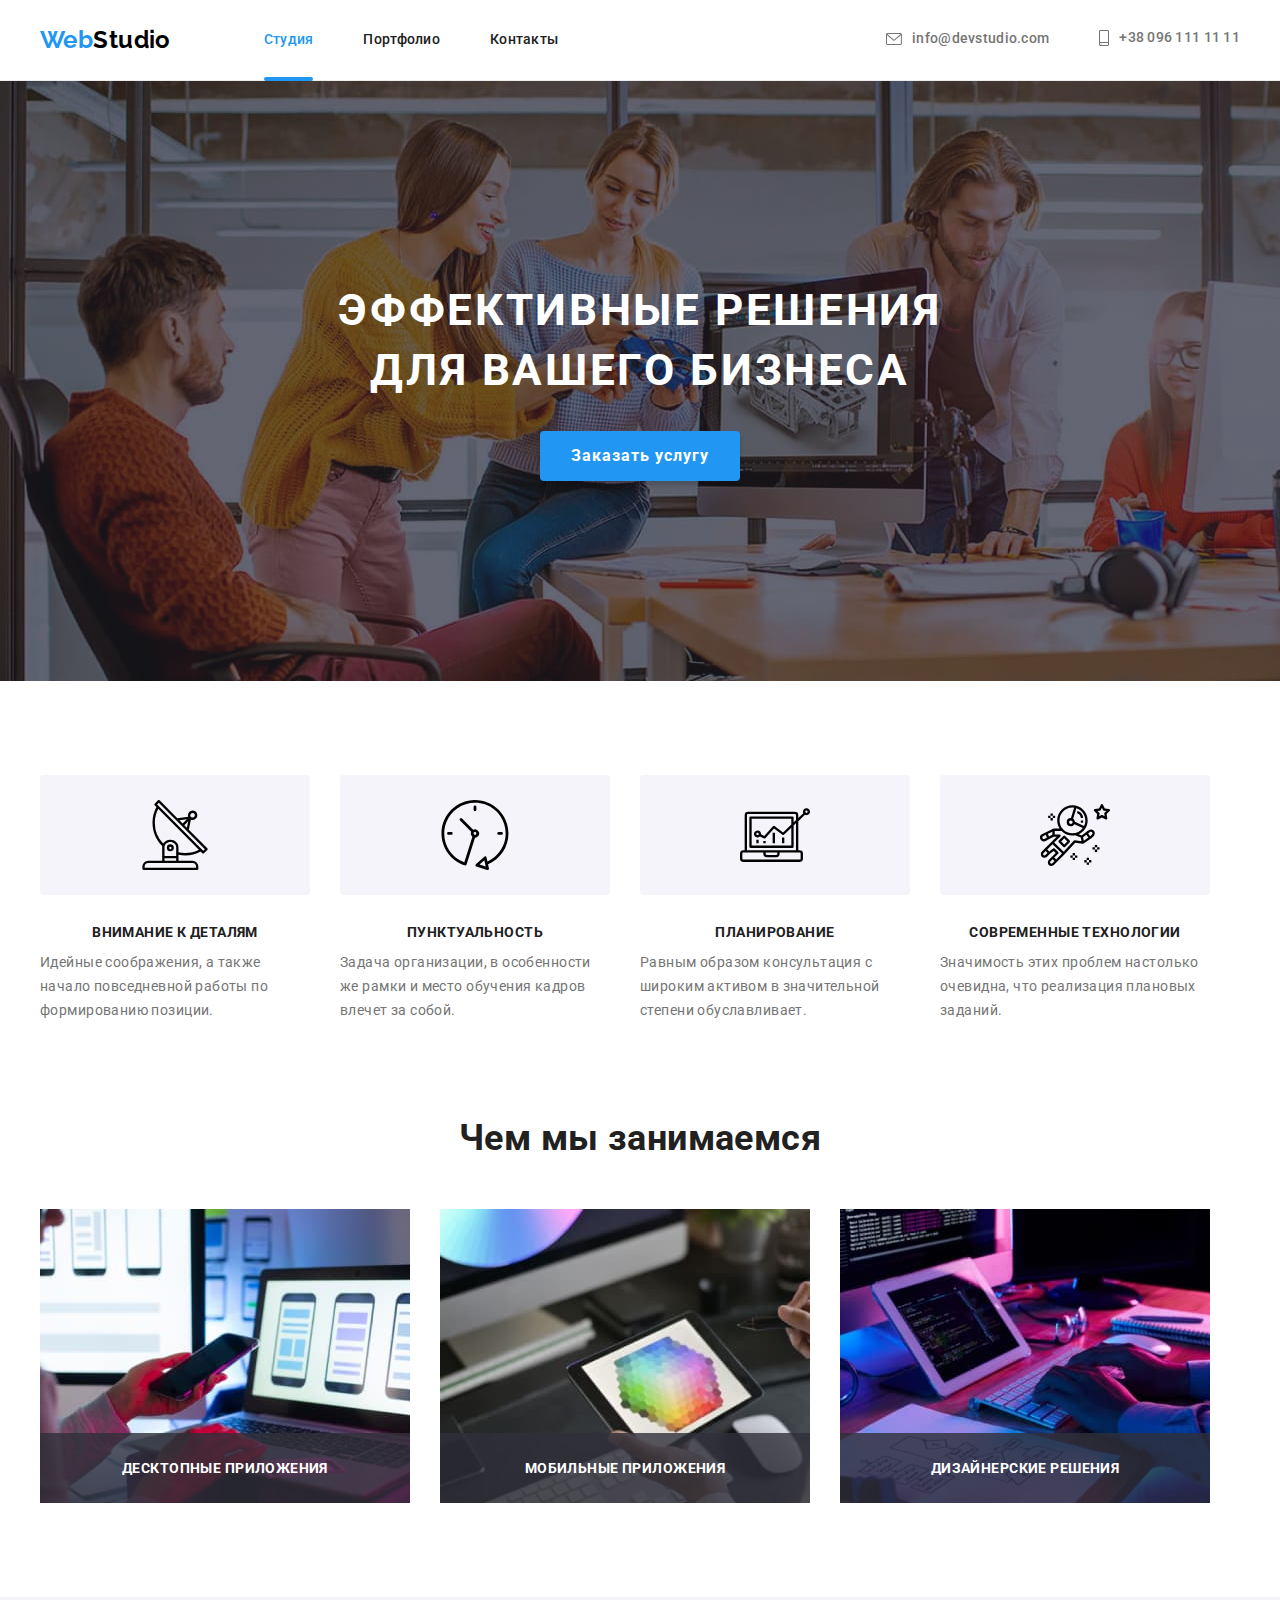
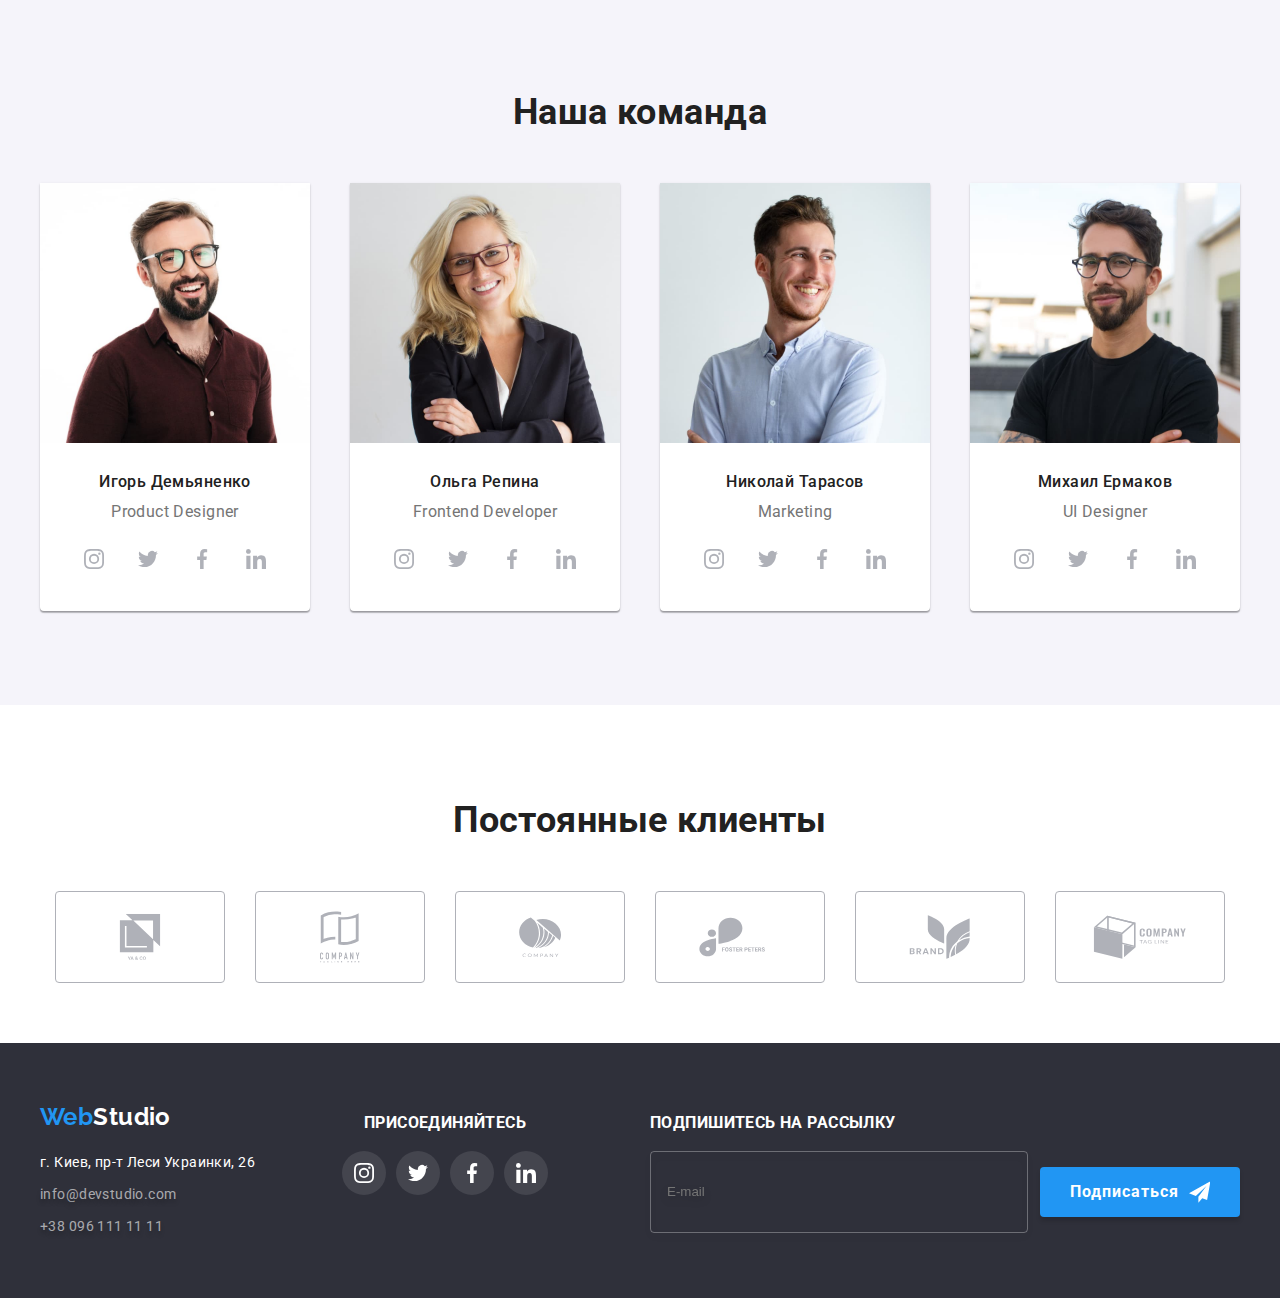
==== commit 52c03cec: "Оформил выпадающее меню" ====
--- a/index.html
+++ b/index.html
@@ -58,7 +58,7 @@
             </a>
           </li>
         </ul>
-        <button type="button" class="menu__button" data-menu-button>
+        <button type="button" class="menu__button" aria-expanded="false" data-menu-button>
           <svg width="40" height="40" aria-label="Переключатель мобильного меню">
             <use class="menu__icon-burger" href="./images/burger.svg#burger"></use>
             <use class="menu__icon-close" href="./images/close-menu.svg#close-menu"></use>
@@ -70,7 +70,7 @@
     <!-- Раздел с уникальным контентом -->
     <main>
       <!-- Меню для мобилки -->
-      <section class="menu">
+      <section class="menu" data-menu>
         <div class="menu__container">
           <ul class="menu-nav">
             <li class="menu-nav__item">
@@ -85,29 +85,30 @@
           </ul>
           <ul class="menu-contact">
             <li class="menu-contact__item">
-              <a href="mailto:info@devstudio.com" class="menu-contact__link">
-                info@devstudio.com</a>
+              <a href="tel:+380961111111" class="menu-contact__tel">
+                +38 096 111 11 11
+              </a>       
             </li>
             <li class="menu-contact__item">
-              <a href="tel:+380961111111" class="menu-contact__link">
-                +38 096 111 11 11
+              <a href="mailto:info@devstudio.com" class="menu-contact__mail">
+                info@devstudio.com
               </a>
             </li>
           </ul>
           <ul class="menu-social">
             <li class="menu-social__item">
               <a href="https://www.instagram.com/" class="menu-social__link">
-                instagram
+                instagram<span class="menu-social__decor">|</span>
               </a>
             </li>
             <li class="menu-social__item">
               <a href="https://twitter.com/" class="menu-social__link">
-                twitter
+                twitter<span class="menu-social__decor">|</span>
               </a>
             </li>
             <li class="menu-social__item">
               <a href="https://facebook.com/" class="menu-social__link">
-                facebook
+                facebook<span class="menu-social__decor">|</span>
               </a>
             </li>
             <li class="menu-social__item">
--- a/css/main.min.css
+++ b/css/main.min.css
@@ -1,2 +1,2 @@
-body{margin:auto;background-color:#fff;color:#757575;font-family:Roboto,sans-serif;font-size:14px;font-weight:400;letter-spacing:.03em}h1,h2,h3,h4,h5,h6,p,ul{margin-top:0;margin-bottom:0}ul{padding:0;list-style:none}@media screen and (min-width: 480px){.container{width:480px;margin:0 auto;padding-left:15px;padding-right:15px}}@media screen and (min-width: 768px){.container{width:768px}}@media screen and (min-width: 1200px){.container{width:1200px}}.button{text-align:center;color:#fff;background-color:#2196f3;-webkit-box-shadow:0px 4px 4px rgba(0,0,0,0.15);box-shadow:0px 4px 4px rgba(0,0,0,0.15);font-family:Roboto,sans-serif;font-weight:700;font-size:16px;line-height:1.87;letter-spacing:0.06em;cursor:pointer;border:none;border-radius:4px;padding:10px 30px;margin:0 auto;width:200px;height:50px;-webkit-transition:color 250ms cubic-bezier(0.4, 0, 0.2, 1),background-color 250ms cubic-bezier(0.4, 0, 0.2, 1);transition:color 250ms cubic-bezier(0.4, 0, 0.2, 1),background-color 250ms cubic-bezier(0.4, 0, 0.2, 1)}.button:hover,.button:focus{color:#2196f3;background-color:#fff}.logo{color:#000;font-family:Raleway, sans-serif;font-weight:700;font-size:26px;line-height:1.2;text-decoration:none}@media screen and (min-width: 480px){.section{margin:auto;color:var(--primary-text-color);line-height:1.71}}@media screen and (min-width: 1200px){.section{margin-bottom:94px}}.section--team{background-color:#f5f4fa}@media screen and (min-width: 1200px){.section--team{margin-bottom:0}}@media screen and (min-width: 1200px){.section--clients{margin-bottom:0}}@media screen and (min-width: 480px){.section__title{color:#212121;font-weight:700;font-size:28px;line-height:1.17;text-align:center}}@media screen and (min-width: 1200px){.section__title{font-size:36px;margin-bottom:50px}}.section__title--hide{display:none}@media screen and (min-width: 480px){.section__title--team{padding-top:60px;margin-bottom:30px}}@media screen and (min-width: 1200px){.section__title--team{padding-top:94px;margin-bottom:50px}}.section--portfolio{margin-bottom:0}@media screen and (min-width: 480px){.section--hide{display:none}}@media screen and (min-width: 768px){.section--hide{display:none}}@media screen and (min-width: 1200px){.section--hide{display:-webkit-box;display:-ms-flexbox;display:flex}}.header{border-bottom:1px solid #ececec}.header .container{position:relative}@media screen and (min-width: 480px){.header .container{display:-webkit-box;display:-ms-flexbox;display:flex}}@media screen and (min-width: 768px){.header .container{-webkit-box-align:center;-ms-flex-align:center;align-items:center;-webkit-box-pack:start;-ms-flex-pack:start;justify-content:flex-start}}@media screen and (min-width: 480px){.menu__button{display:-webkit-inline-box;display:-ms-inline-flexbox;display:inline-flex;padding-top:10px;padding-bottom:10px;margin-left:auto;border:none;background:transparent}}@media screen and (min-width: 768px){.menu__button{display:none}}.menu__button .menu__icon-close{display:none}.menu__button.is-open .menu__icon-close{display:block}.menu__button.is-open .menu__icon-burger{display:none}@media screen and (min-width: 480px){.logo{font-size:24px;line-height:1.16}}.logo__accent{color:#2196f3}@media screen and (min-width: 480px){.logo__head{padding-top:16px}}@media screen and (min-width: 768px){.logo__head{padding-top:0}}@media screen and (min-width: 480px){.site-nav{display:none}}@media screen and (min-width: 768px){.site-nav{display:-webkit-box;display:-ms-flexbox;display:flex;margin-left:88px}}@media screen and (min-width: 1200px){.site-nav{margin-left:93px}}.site-nav__item{position:relative}.site-nav__item:not(:last-child){margin-right:50px}.site-nav__link{display:block;padding-top:32px;padding-bottom:32px;color:#212121;font-weight:500;line-height:1.14;letter-spacing:0.02em;text-decoration:none}.site-nav__link:hover,.site-nav__link:focus{color:#2196f3}.site-nav__link--current{color:#2196f3}.site-nav__link--current::after{content:'';position:absolute;width:100%;height:4px;left:0;bottom:-1px;background-color:#2196f3;border-radius:2px}.contact-nav__link{display:-webkit-inline-box;display:-ms-inline-flexbox;display:inline-flex;-webkit-box-align:center;-ms-flex-align:center;align-items:center;color:#757575;font-weight:500;line-height:1.14;letter-spacing:0.02em;text-decoration:none;-webkit-transition:color 250ms cubic-bezier(0.4, 0, 0.2, 1);transition:color 250ms cubic-bezier(0.4, 0, 0.2, 1)}.contact-nav__link:hover,.contact-nav__link:focus{color:#2196f3}.contact-nav__link:hover .contact-nav__icon--mail,.contact-nav__link:focus .contact-nav__icon--mail{fill:#2196f3}.contact-nav__link:hover .contact-nav__icon--tel,.contact-nav__link:focus .contact-nav__icon--tel{fill:#2196f3}.contact-nav__icon{margin-right:10px;fill:#757575;-webkit-transition:fill 250ms cubic-bezier(0.4, 0, 0.2, 1);transition:fill 250ms cubic-bezier(0.4, 0, 0.2, 1)}.contact-nav__icon--mail{width:16px;height:12px}.contact-nav__icon--tel{width:10px;height:16px}@media screen and (min-width: 480px){.contact-nav{display:none}}@media screen and (min-width: 768px){.contact-nav{display:-webkit-box;display:-ms-flexbox;display:flex;-webkit-box-orient:vertical;-webkit-box-direction:normal;-ms-flex-direction:column;flex-direction:column;margin-left:auto}.contact-nav__item:last-child{margin-left:0}.contact-nav__item+.contact-nav__item{margin-top:10px}}@media screen and (min-width: 1200px){.contact-nav{-webkit-box-orient:horizontal;-webkit-box-direction:normal;-ms-flex-direction:row;flex-direction:row;margin-left:auto;-webkit-box-align:center;-ms-flex-align:center;align-items:center}.contact-nav__item:last-child{margin-left:50px}.contact-nav__item+.contact-nav__item{margin-top:0}}@media screen and (min-width: 480px){.hero{margin:auto;max-width:480px;height:400px;text-align:center;background-image:-webkit-gradient(linear, left top, right top, from(rgba(47,48,58,0.4)), to(rgba(47,48,58,0.4))),url(../images/hero.jpg);background-image:linear-gradient(to right, rgba(47,48,58,0.4), rgba(47,48,58,0.4)),url(../images/hero.jpg);margin-bottom:60px}}@media screen and (min-width: 768px){.hero{max-width:768px;background-image:-webkit-gradient(linear, left top, right top, from(rgba(47,48,58,0.4)), to(rgba(47,48,58,0.4))),url(../images/hero.jpg);background-image:linear-gradient(to right, rgba(47,48,58,0.4), rgba(47,48,58,0.4)),url(../images/hero.jpg)}}@media screen and (min-width: 1200px){.hero{background-color:#2f303a;text-align:center;margin-bottom:94px;max-width:1600px;height:600px;margin-bottom:94px;background-image:-webkit-gradient(linear, left top, right top, from(rgba(47,48,58,0.4)), to(rgba(47,48,58,0.4))),url(../images/hero.jpg);background-image:linear-gradient(to right, rgba(47,48,58,0.4), rgba(47,48,58,0.4)),url(../images/hero.jpg)}}@media screen and (min-width: 480px){.hero__title{font-size:26px;line-height:1.62;text-align:center;letter-spacing:0.06em;text-transform:uppercase;color:#fff;padding-top:118px;margin-bottom:30px}}@media screen and (min-width: 1200px){.hero__title{font-size:44px;line-height:1.36;padding-top:200px}}@media screen and (min-width: 480px){.features{display:-webkit-box;display:-ms-flexbox;display:flex;-webkit-box-orient:vertical;-webkit-box-direction:normal;-ms-flex-direction:column;flex-direction:column}}@media screen and (min-width: 768px){.features{-webkit-box-orient:horizontal;-webkit-box-direction:normal;-ms-flex-direction:row;flex-direction:row;-ms-flex-wrap:wrap;flex-wrap:wrap;-webkit-box-pack:justify;-ms-flex-pack:justify;justify-content:space-between}}@media screen and (min-width: 1200px){.features{-ms-flex-wrap:nowrap;flex-wrap:nowrap;width:calc((100% - 90px) / 4);color:#757575}}@media screen and (min-width: 480px){.features__item{display:-webkit-box;display:-ms-flexbox;display:flex;-webkit-box-orient:vertical;-webkit-box-direction:normal;-ms-flex-direction:column;flex-direction:column;margin-bottom:30px}.features__item:last-child{margin-bottom:60px}}@media screen and (min-width: 768px){.features__item{-webkit-box-align:center;-ms-flex-align:center;align-items:center;max-width:354px}}@media screen and (min-width: 1200px){.features__item{max-width:270px;margin-bottom:0}.features__item:not(:last-child){margin-right:30px}.features__item:last-child{margin-bottom:0}}.features__title{color:#212121;font-size:14px;line-height:1.14;font-weight:700;text-transform:uppercase;text-align:center;margin-bottom:10px}@media screen and (min-width: 480px){.features__wrap{display:-webkit-box;display:-ms-flexbox;display:flex;-webkit-box-orient:vertical;-webkit-box-direction:normal;-ms-flex-direction:column;flex-direction:column;-webkit-box-align:center;-ms-flex-align:center;align-items:center;background:#f5f4fa;border-radius:4px;margin-bottom:30px;max-width:450px}}@media screen and (min-width: 768px){.features__wrap{max-width:354px}}@media screen and (min-width: 1200px){.features__wrap{display:-webkit-inline-box;display:-ms-inline-flexbox;display:inline-flex;max-width:270px}}@media screen and (min-width: 480px){.features__icon{width:70px;height:70px;margin:25px 190px}}@media screen and (min-width: 1200px){.features__icon{margin:25px 100px}}.our-work{display:-webkit-box;display:-ms-flexbox;display:flex}.our-work__item{position:relative;display:-webkit-inline-box;display:-ms-inline-flexbox;display:inline-flex}.our-work__item:not(:last-child){margin-right:30px}.description{position:absolute;width:100%;height:70px;left:0;bottom:0;background:rgba(47,48,58,0.8)}.description__text{padding:27px 82px;font-weight:700;line-height:16px;text-align:center;text-transform:uppercase;color:#fff}@media screen and (min-width: 480px){.our-team{font-size:16px;line-height:19px;display:-webkit-box;display:-ms-flexbox;display:flex;-webkit-box-orient:vertical;-webkit-box-direction:normal;-ms-flex-direction:column;flex-direction:column;color:#757575;padding-bottom:60px}}@media screen and (min-width: 768px){.our-team{-webkit-box-orient:horizontal;-webkit-box-direction:normal;-ms-flex-direction:row;flex-direction:row;-ms-flex-wrap:wrap;flex-wrap:wrap;-webkit-box-pack:justify;-ms-flex-pack:justify;justify-content:space-between}}@media screen and (min-width: 1200px){.our-team{-ms-flex-wrap:nowrap;flex-wrap:nowrap;padding-bottom:94px}}@media screen and (min-width: 480px){.our-team__item{background:#fff;-webkit-box-shadow:0px 1px 3px rgba(0,0,0,0.12),0px 1px 1px rgba(0,0,0,0.14),0px 2px 1px rgba(0,0,0,0.2);box-shadow:0px 1px 3px rgba(0,0,0,0.12),0px 1px 1px rgba(0,0,0,0.14),0px 2px 1px rgba(0,0,0,0.2);border-radius:0px 0px 4px 4px}.our-team__item:not(:last-child){margin-bottom:30px}}@media screen and (min-width: 768px){.our-team__item:not(:last-child){margin-bottom:0px}.our-team__item:nth-child(-n+2){margin-bottom:30px}}@media screen and (min-width: 1200px){.our-team__item:not(:last-child){margin-right:30px;margin-bottom:0}}.workers__title{text-align:center;color:#212121;font-weight:500;font-size:16px;line-height:18.75px;margin-bottom:10px}@media screen and (min-width: 480px){.workers__photo{max-width:450px;display:block;margin-bottom:30px}}@media screen and (min-width: 768px){.workers__photo{max-width:354px}}@media screen and (min-width: 1200px){.workers__photo{max-width:270px}}.workers__text{text-align:center;margin-bottom:16px}.colladge{display:-webkit-box;display:-ms-flexbox;display:flex;-webkit-box-pack:center;-ms-flex-pack:center;justify-content:center;padding-bottom:30px}.colladge__link{display:-webkit-inline-box;display:-ms-inline-flexbox;display:inline-flex;width:44px;height:44px;background-size:contain;border-radius:50%;background-color:#fff;-webkit-transition:background-color 250ms cubic-bezier(0.4, 0, 0.2, 1);transition:background-color 250ms cubic-bezier(0.4, 0, 0.2, 1)}.colladge__link:hover,.colladge__link:focus{background-color:#2196f3}.colladge__link:hover .colladge__icon,.colladge__link:focus .colladge__icon{fill:#fff}.colladge__icon{width:20px;height:20px;margin:12px;fill:#afb1b8;-webkit-transition:fill 250ms cubic-bezier(0.4, 0, 0.2, 1);transition:fill 250ms cubic-bezier(0.4, 0, 0.2, 1)}.colladge__item:not(:last-child){margin-right:10px}@media screen and (min-width: 480px){.client-list{display:-webkit-box;display:-ms-flexbox;display:flex;-ms-flex-wrap:wrap;flex-wrap:wrap;-webkit-box-pack:justify;-ms-flex-pack:justify;justify-content:space-between}.client-list__item{margin-bottom:30px}.client-list__item:nth-last-child(-n+2){margin-bottom:60px}}@media screen and (min-width: 768px){.client-list{-webkit-box-pack:center;-ms-flex-pack:center;justify-content:center}.client-list__item{margin-right:30px}.client-list__item:nth-last-child(3n+1){margin-right:0}}@media screen and (min-width: 1200px){.client-list{-webkit-box-orient:horizontal;-webkit-box-direction:normal;-ms-flex-direction:row;flex-direction:row;-webkit-box-pack:center;-ms-flex-pack:center;justify-content:center}.client-list__item:not(:last-child){margin-right:30px}}.client-list__link{display:block;width:170px;height:92px;border:1px solid;color:#afb1b8;-webkit-box-sizing:border-box;box-sizing:border-box;border-radius:4px;-webkit-transition:color 250ms cubic-bezier(0.4, 0, 0.2, 1);transition:color 250ms cubic-bezier(0.4, 0, 0.2, 1)}@media screen and (min-width: 480px){.client-list__link{position:relative;min-width:210px}}@media screen and (min-width: 768px){.client-list__link{min-width:226px}}@media screen and (min-width: 1200px){.client-list__link{min-width:170px}}.client-list__link:hover,.client-list__link:focus{color:#2196f3}.client-list__link:hover .client-list__icon--corp1,.client-list__link:focus .client-list__icon--corp1,.client-list__link:hover .client-list__icon--corp2,.client-list__link:focus .client-list__icon--corp2,.client-list__link:hover .client-list__icon--corp3,.client-list__link:focus .client-list__icon--corp3,.client-list__link:hover .client-list__icon--corp4,.client-list__link:focus .client-list__icon--corp4,.client-list__link:hover .client-list__icon--corp5,.client-list__link:focus .client-list__icon--corp5,.client-list__link:hover .client-list__icon--corp6,.client-list__link:focus .client-list__icon--corp6{fill:#2196f3}.client-list__icon{fill:#afb1b8;-webkit-transition:fill 250ms cubic-bezier(0.4, 0, 0.2, 1);transition:fill 250ms cubic-bezier(0.4, 0, 0.2, 1)}.client-list__icon--corp1{content:'';position:absolute;top:50%;left:50%;-webkit-transform:translate(-50%, -50%);transform:translate(-50%, -50%);width:41px;height:46.7px}.client-list__icon--corp2{content:'';position:absolute;top:50%;left:50%;-webkit-transform:translate(-50%, -50%);transform:translate(-50%, -50%);width:40px;height:52px}.client-list__icon--corp3{content:'';position:absolute;top:50%;left:50%;-webkit-transform:translate(-50%, -50%);transform:translate(-50%, -50%);width:43px;height:41px}.client-list__icon--corp4{content:'';position:absolute;top:50%;left:50%;-webkit-transform:translate(-50%, -50%);transform:translate(-50%, -50%);width:84px;height:40px}.client-list__icon--corp5{content:'';position:absolute;top:50%;left:50%;-webkit-transform:translate(-50%, -50%);transform:translate(-50%, -50%);width:62px;height:45px}.client-list__icon--corp6{content:'';position:absolute;top:50%;left:50%;-webkit-transform:translate(-50%, -50%);transform:translate(-50%, -50%);width:94px;height:44px}.footer{background-color:#2f303a}@media screen and (min-width: 480px){.footer .container{display:-webkit-box;display:-ms-flexbox;display:flex;-webkit-box-orient:vertical;-webkit-box-direction:normal;-ms-flex-direction:column;flex-direction:column;-webkit-box-pack:center;-ms-flex-pack:center;justify-content:center}}@media screen and (min-width: 768px){.footer .container{-webkit-box-orient:horizontal;-webkit-box-direction:normal;-ms-flex-direction:row;flex-direction:row}.footer .container:last-child{-ms-flex-wrap:wrap;flex-wrap:wrap;-webkit-box-pack:justify;-ms-flex-pack:justify;justify-content:space-between}}@media screen and (min-width: 1200px){.footer .container{-webkit-box-orient:horizontal;-webkit-box-direction:normal;-ms-flex-direction:row;flex-direction:row}}@media screen and (min-width: 480px){.connection{display:-webkit-box;display:-ms-flexbox;display:flex;-webkit-box-orient:vertical;-webkit-box-direction:normal;-ms-flex-direction:column;flex-direction:column;-webkit-box-align:center;-ms-flex-align:center;align-items:center}}@media screen and (min-width: 768px){.connection{padding-left:61px}}@media screen and (min-width: 1200px){.connection{display:inline-block;padding-left:0}}.logo__foot{color:#fff;display:inline-block;padding-top:60px;margin-bottom:20px}@media screen and (min-width: 480px){.address{display:-webkit-box;display:-ms-flexbox;display:flex;-webkit-box-orient:vertical;-webkit-box-direction:normal;-ms-flex-direction:column;flex-direction:column;-webkit-box-align:center;-ms-flex-align:center;align-items:center;font-style:normal;padding-bottom:60px}}@media screen and (min-width: 1200px){.address{display:-webkit-box;display:-ms-flexbox;display:flex;-webkit-box-orient:vertical;-webkit-box-direction:normal;-ms-flex-direction:column;flex-direction:column;-webkit-box-align:start;-ms-flex-align:start;align-items:flex-start;font-style:normal;padding-bottom:60px}}.address__link{color:#fff;font-style:inherit;line-height:1.71;text-decoration:none}.address__link:hover,.address__link:focus{color:#fff}.address__link--opacity{color:rgba(255,255,255,0.6);line-height:1.71;text-decoration:none;text-shadow:0px 4px 4px rgba(0,0,0,0.25)}.address__item:not(:last-child){margin-bottom:8px}@media screen and (min-width: 480px){.join-us{display:-webkit-box;display:-ms-flexbox;display:flex;-webkit-box-orient:vertical;-webkit-box-direction:normal;-ms-flex-direction:column;flex-direction:column;-webkit-box-align:center;-ms-flex-align:center;align-items:center;padding:0;margin-bottom:60px}}@media screen and (min-width: 768px){.join-us{padding-top:65px;padding-right:74px;margin-bottom:0}}@media screen and (min-width: 1200px){.join-us{padding:72px 0 100px 78px}}.join-us__title{font-weight:700;line-height:16px;text-transform:uppercase;color:#fff;margin-bottom:20px}.colladge-join{display:-webkit-box;display:-ms-flexbox;display:flex}.colladge-join__item:not(:last-child){margin-right:10px}.colladge-join__link{display:-webkit-box;display:-ms-flexbox;display:flex;border-radius:50%;background-color:rgba(255,255,255,0.1);-webkit-transition:background-color 250ms cubic-bezier(0.4, 0, 0.2, 1);transition:background-color 250ms cubic-bezier(0.4, 0, 0.2, 1)}.colladge-join__link:hover,.colladge-join__link:focus{background-color:#2196f3}.colladge-join__icon{width:20px;height:20px;margin:12px;fill:#fff}.subscribe{display:-webkit-box;display:-ms-flexbox;display:flex;-webkit-box-orient:vertical;-webkit-box-direction:normal;-ms-flex-direction:column;flex-direction:column;font-weight:700;line-height:16px;text-transform:uppercase;color:#fff;padding-top:72px;padding-left:93px}@media screen and (min-width: 480px){.subscribe{display:-webkit-box;display:-ms-flexbox;display:flex;-webkit-box-orient:vertical;-webkit-box-direction:normal;-ms-flex-direction:column;flex-direction:column;-webkit-box-align:center;-ms-flex-align:center;align-items:center;padding:0}}@media screen and (min-width: 768px){.subscribe{padding-left:151px}}@media screen and (min-width: 1200px){.subscribe{display:-webkit-inline-box;display:-ms-inline-flexbox;display:inline-flex;padding-top:72px;padding-left:0;margin-left:93px;-webkit-box-align:start;-ms-flex-align:start;align-items:flex-start}}.subscribe__title{margin-bottom:20px}@media screen and (min-width: 480px){.subscribe__field{display:-webkit-box;display:-ms-flexbox;display:flex;-webkit-box-orient:vertical;-webkit-box-direction:normal;-ms-flex-direction:column;flex-direction:column;-webkit-box-align:center;-ms-flex-align:center;align-items:center;margin-bottom:60px;min-width:100%}}@media screen and (min-width: 1200px){.subscribe__field{display:-webkit-inline-box;display:-ms-inline-flexbox;display:inline-flex;-webkit-box-orient:horizontal;-webkit-box-direction:normal;-ms-flex-direction:row;flex-direction:row}}.subscribe__field::-webkit-input-placeholder{font-size:16px;line-height:1.25;display:-webkit-box;display:flex;-webkit-box-align:center;align-items:center;color:rgba(255,255,255,0.6)}.subscribe__field:-ms-input-placeholder{font-size:16px;line-height:1.25;display:-ms-flexbox;display:flex;-ms-flex-align:center;align-items:center;color:rgba(255,255,255,0.6)}.subscribe__field::-ms-input-placeholder{font-size:16px;line-height:1.25;display:-ms-flexbox;display:flex;-ms-flex-align:center;align-items:center;color:rgba(255,255,255,0.6)}.subscribe__field::placeholder{font-size:16px;line-height:1.25;display:-webkit-box;display:-ms-flexbox;display:flex;-webkit-box-align:center;-ms-flex-align:center;align-items:center;color:rgba(255,255,255,0.6)}@media screen and (min-width: 480px){.subscribe__label{margin-bottom:20px}}@media screen and (min-width: 1200px){.subscribe__label{margin-bottom:0;margin-right:12px}}@media screen and (min-width: 480px){.subscribe__button{margin:auto}}@media screen and (min-width: 1200px){.subscribe__button__label+.subscribe__button__button{margin-left:12px}}.subscribe__input{height:50px;padding-top:15px;padding-bottom:15px;padding-left:16px;border:1px solid rgba(255,255,255,0.3);-webkit-filter:drop-shadow(0px 4px 4px rgba(0,0,0,0.15));filter:drop-shadow(0px 4px 4px rgba(0,0,0,0.15));border-radius:4px;background:transparent;color:#fff;outline:none}@media screen and (min-width: 480px){.subscribe__input{min-width:450px}}@media screen and (min-width: 1200px){.subscribe__input{min-width:358px}}.subscribe__input:focus{border-color:#2196f3;-webkit-transition:border-color 250ms cubic-bezier(0.4, 0, 0.2, 1);transition:border-color 250ms cubic-bezier(0.4, 0, 0.2, 1)}.subscribe__button:hover .subscribe__icon,.subscribe__button:focus .subscribe__icon{fill:#2196f3}.subscribe__button--text{display:-webkit-box;display:-ms-flexbox;display:flex;-webkit-box-pack:center;-ms-flex-pack:center;justify-content:center;-webkit-box-align:center;-ms-flex-align:center;align-items:center}.subscribe__icon{width:24px;height:24px;fill:#fff;margin-left:10px;-webkit-transition:fill 250ms cubic-bezier(0.4, 0, 0.2, 1);transition:fill 250ms cubic-bezier(0.4, 0, 0.2, 1)}@media screen and (min-width: 480px){.filter{display:-webkit-box;display:-ms-flexbox;display:flex;-ms-flex-wrap:wrap;flex-wrap:wrap;-webkit-box-pack:start;-ms-flex-pack:start;justify-content:flex-start;padding-top:60px;margin-bottom:40px}.filter__item:not(:last-child){margin-right:8px}.filter__item:nth-child(-n+3){margin-bottom:15px}}@media screen and (min-width: 768px){.filter{-webkit-box-pack:center;-ms-flex-pack:center;justify-content:center;margin-bottom:30px}.filter__item:nth-child(-n+3){margin-bottom:0}}@media screen and (min-width: 1200px){.filter{padding-top:94px;margin-bottom:50px}}.filter__button{padding:6px 22px;text-align:center;color:#212121;background-color:#f5f4fa;font-family:Roboto,sans-serif;font-weight:500;font-size:16px;line-height:1.62;cursor:pointer;border:none;-webkit-box-shadow:none;box-shadow:none;border-radius:4px;-webkit-transition:color 250ms cubic-bezier(0.4, 0, 0.2, 1),background-color 250ms cubic-bezier(0.4, 0, 0.2, 1),-webkit-box-shadow 250ms cubic-bezier(0.4, 0, 0.2, 1);transition:color 250ms cubic-bezier(0.4, 0, 0.2, 1),background-color 250ms cubic-bezier(0.4, 0, 0.2, 1),-webkit-box-shadow 250ms cubic-bezier(0.4, 0, 0.2, 1);transition:color 250ms cubic-bezier(0.4, 0, 0.2, 1),background-color 250ms cubic-bezier(0.4, 0, 0.2, 1),box-shadow 250ms cubic-bezier(0.4, 0, 0.2, 1);transition:color 250ms cubic-bezier(0.4, 0, 0.2, 1),background-color 250ms cubic-bezier(0.4, 0, 0.2, 1),box-shadow 250ms cubic-bezier(0.4, 0, 0.2, 1),-webkit-box-shadow 250ms cubic-bezier(0.4, 0, 0.2, 1)}.filter__button:hover,.filter__button:focus{color:#fff;background-color:#2196f3;-webkit-box-shadow:0px 3px 1px rgba(0,0,0,0.1),0px 1px 2px rgba(0,0,0,0.08),0px 2px 2px rgba(0,0,0,0.12);box-shadow:0px 3px 1px rgba(0,0,0,0.1),0px 1px 2px rgba(0,0,0,0.08),0px 2px 2px rgba(0,0,0,0.12)}.card-set{font-size:16px;line-height:1.87}@media screen and (min-width: 480px){.card-set{display:-webkit-box;display:-ms-flexbox;display:flex;-webkit-box-orient:vertical;-webkit-box-direction:normal;-ms-flex-direction:column;flex-direction:column;padding-bottom:60px}}@media screen and (min-width: 768px){.card-set{-webkit-box-orient:horizontal;-webkit-box-direction:normal;-ms-flex-direction:row;flex-direction:row;-ms-flex-wrap:wrap;flex-wrap:wrap;padding-bottom:60px}}@media screen and (min-width: 1200px){.card-set{padding-bottom:94px}}.card-set__item{-webkit-box-shadow:none;box-shadow:none;-webkit-transition:-webkit-box-shadow 250ms cubic-bezier(0.4, 0, 0.2, 1);transition:-webkit-box-shadow 250ms cubic-bezier(0.4, 0, 0.2, 1);transition:box-shadow 250ms cubic-bezier(0.4, 0, 0.2, 1);transition:box-shadow 250ms cubic-bezier(0.4, 0, 0.2, 1), -webkit-box-shadow 250ms cubic-bezier(0.4, 0, 0.2, 1)}.card-set__item:hover,.card-set__item:focus{-webkit-box-shadow:0px 1px 1px rgba(0,0,0,0.12),0px 4px 4px rgba(0,0,0,0.06),1px 4px 6px rgba(0,0,0,0.16);box-shadow:0px 1px 1px rgba(0,0,0,0.12),0px 4px 4px rgba(0,0,0,0.06),1px 4px 6px rgba(0,0,0,0.16)}@media screen and (min-width: 480px){.card-set__item{max-width:450px;margin-bottom:30px}}@media screen and (min-width: 768px){.card-set__item{max-width:354px;margin-right:30px}.card-set__item:nth-child(2n){margin-right:0}.card-set__item:last-child{margin-bottom:0}}@media screen and (min-width: 1200px){.card-set__item{max-width:370px}.card-set__item:nth-child(2n){margin-right:30px}.card-set__item:nth-child(3n){margin-right:0}.card-set__item:nth-last-child(-n+3){margin-bottom:0}}.project__link{position:relative;text-decoration:none;color:#757575;background:#fff}.project__link:hover .poster::before,.project__link:hover .poster__text,.project__link:focus .poster::before,.project__link:focus .poster__text{-webkit-transform:translateY(0);transform:translateY(0)}@media screen and (min-width: 480px){.project__link{display:-webkit-box;display:-ms-flexbox;display:flex;-webkit-box-orient:vertical;-webkit-box-direction:normal;-ms-flex-direction:column;flex-direction:column;max-width:450px}}@media screen and (min-width: 768px){.project__link{max-width:354px}}@media screen and (min-width: 1200px){.project__link{max-width:370px}}.poster{position:relative;overflow:hidden;display:-webkit-inline-box;display:-ms-inline-flexbox;display:inline-flex}@media screen and (min-width: 480px){.poster{max-width:450px}}@media screen and (min-width: 768px){.poster{max-width:354px}}@media screen and (min-width: 1200px){.poster{max-width:370px}}.poster::before{content:'';display:-webkit-inline-box;display:-ms-inline-flexbox;display:inline-flex;position:absolute;width:100%;height:100%;top:0;left:0;background:rgba(33,150,243,0.9);-webkit-transform:translateY(calc(100% + 1px));transform:translateY(calc(100% + 1px));-webkit-transition:-webkit-transform 250ms cubic-bezier(0.4, 0, 0.2, 1);transition:-webkit-transform 250ms cubic-bezier(0.4, 0, 0.2, 1);transition:transform 250ms cubic-bezier(0.4, 0, 0.2, 1);transition:transform 250ms cubic-bezier(0.4, 0, 0.2, 1), -webkit-transform 250ms cubic-bezier(0.4, 0, 0.2, 1)}.poster__text{position:absolute;width:100%;height:100%;top:0;left:0;font-weight:400;font-size:18px;line-height:1.56;color:#fff;-webkit-transform:translateY(100%);transform:translateY(100%);-webkit-transition:-webkit-transform 250ms cubic-bezier(0.4, 0, 0.2, 1);transition:-webkit-transform 250ms cubic-bezier(0.4, 0, 0.2, 1);transition:transform 250ms cubic-bezier(0.4, 0, 0.2, 1);transition:transform 250ms cubic-bezier(0.4, 0, 0.2, 1), -webkit-transform 250ms cubic-bezier(0.4, 0, 0.2, 1)}@media screen and (min-width: 480px){.poster__text{padding:77px 24px}}@media screen and (min-width: 768px){.poster__text{padding:49px 24px}}@media screen and (min-width: 1200px){.poster__text{padding:63px 24px}}.content{border-left:1px solid #eeeeee;border-right:1px solid #eeeeee;border-bottom:1px solid #eeeeee;padding-top:20px}.content__title{color:#212121;font-weight:700;font-size:18px;line-height:2;letter-spacing:0.06em;margin-bottom:2px;padding-left:24px}.content__text{padding-bottom:20px;padding-left:24px}.backdrop{position:fixed;top:0;left:0;width:100%;height:100%;background-color:rgba(0,0,0,0.5)}.backdrop.is-hidden{opacity:0;pointer-events:none;visibility:hidden}.modal{position:absolute;top:50%;left:50%;-webkit-transform:translate(-50%, -50%);transform:translate(-50%, -50%);width:528px;height:581px;background-color:#fff}.modal__button{position:absolute;top:0;right:0;width:30px;height:30px;background:#ffffff;border:1px solid rgba(0,0,0,0.1);-webkit-box-sizing:border-box;box-sizing:border-box;border-radius:50%;margin-right:8px;margin-top:8px;padding:0}.modal__button:hover,.modal__button:focus{cursor:pointer}.modal__button:hover .modal__close-icon,.modal__button:focus .modal__close-icon{fill:#2196f3;-webkit-transition:fill 250ms cubic-bezier(0.4, 0, 0.2, 1);transition:fill 250ms cubic-bezier(0.4, 0, 0.2, 1)}.modal__close-icon{position:absolute;top:50;right:50;-webkit-transform:translate(-50%, -50%);transform:translate(-50%, -50%);width:11px;height:11px;fill:#000}.form{padding:40px 39px 40px 41px}.form__title{font-weight:700;font-size:20px;line-height:1.15;text-align:center;color:#212121;margin-bottom:12px}.form-field{position:relative;display:-webkit-box;display:-ms-flexbox;display:flex;-webkit-box-orient:vertical;-webkit-box-direction:normal;-ms-flex-direction:column;flex-direction:column;margin-bottom:10px}.form-field__text{font-weight:400;font-size:12px;line-height:1.16;letter-spacing:0.01em;color:#757575;margin-bottom:4px}.form-field__input{height:40px;border:1px solid rgba(33,33,33,0.2);border-radius:4px;padding-left:42px;outline:none}.form-field__input:focus{border-color:#2196f3;-webkit-transition:border-color 250ms cubic-bezier(0.4, 0, 0.2, 1);transition:border-color 250ms cubic-bezier(0.4, 0, 0.2, 1)}.form-field__input:focus+.form-field__icon{fill:#2196f3;-webkit-transition:fill 250ms cubic-bezier(0.4, 0, 0.2, 1);transition:fill 250ms cubic-bezier(0.4, 0, 0.2, 1)}.form-field__icon{position:absolute;top:0;left:0;display:inline-block;width:18px;height:18px;margin-top:29px;margin-left:12px;fill:#000}.comment-field{display:-webkit-box;display:-ms-flexbox;display:flex;-webkit-box-orient:vertical;-webkit-box-direction:normal;-ms-flex-direction:column;flex-direction:column;margin-bottom:20px}.comment-field__text{font-size:12px;line-height:1.16;letter-spacing:0.01em;color:#757575;margin-bottom:4px}.comment-field__comment{padding:12px 16px;border:1px solid rgba(33,33,33,0.2);border-radius:4px;outline:none;resize:none}.comment-field__comment:focus{border-color:#2196f3;-webkit-transition:border-color 250ms cubic-bezier(0.4, 0, 0.2, 1);transition:border-color 250ms cubic-bezier(0.4, 0, 0.2, 1)}.comment-field__comment::-webkit-input-placeholder{font-weight:400;font-size:12px;line-height:1.16;letter-spacing:0.01em;color:rgba(117,117,117,0.5)}.comment-field__comment:-ms-input-placeholder{font-weight:400;font-size:12px;line-height:1.16;letter-spacing:0.01em;color:rgba(117,117,117,0.5)}.comment-field__comment::-ms-input-placeholder{font-weight:400;font-size:12px;line-height:1.16;letter-spacing:0.01em;color:rgba(117,117,117,0.5)}.comment-field__comment::placeholder{font-weight:400;font-size:12px;line-height:1.16;letter-spacing:0.01em;color:rgba(117,117,117,0.5)}.agree{display:-webkit-box;display:-ms-flexbox;display:flex;-webkit-box-pack:center;-ms-flex-pack:center;justify-content:center;-webkit-box-align:center;-ms-flex-align:center;align-items:center;margin-bottom:30px}.agree__text{line-height:1.71;color:#757575}.agree__icon{display:-webkit-inline-box;display:-ms-inline-flexbox;display:inline-flex;width:16px;height:15px;border:2px solid #212121;border-radius:2px;cursor:pointer}.agree__icon+.agree__text{margin-left:7px}.agree__input{-webkit-appearance:none;-moz-appearance:none;appearance:none}.agree__input:checked+.agree__icon{border-color:#2196f3;background-color:#2196f3;background-image:url("../images/check.svg#check-icon");background-size:contain;background-origin:border-box}.agree__link{color:#2196f3}.form__button{display:block;margin-left:auto;margin-right:auto}.form__button:hover,.form__button:focus{color:#fff;background-color:#188ce8;-webkit-transition:background-color 250ms cubic-bezier(0.4, 0, 0.2, 1);transition:background-color 250ms cubic-bezier(0.4, 0, 0.2, 1)}
+body{margin:auto;background-color:#fff;color:#757575;font-family:Roboto,sans-serif;font-size:14px;font-weight:400;letter-spacing:.03em}h1,h2,h3,h4,h5,h6,p,ul{margin-top:0;margin-bottom:0}ul{padding:0;list-style:none}@media screen and (min-width: 480px){.container{width:480px;margin:0 auto;padding-left:15px;padding-right:15px}}@media screen and (min-width: 768px){.container{width:768px}}@media screen and (min-width: 1200px){.container{width:1200px}}.button{text-align:center;color:#fff;background-color:#2196f3;-webkit-box-shadow:0px 4px 4px rgba(0,0,0,0.15);box-shadow:0px 4px 4px rgba(0,0,0,0.15);font-family:Roboto,sans-serif;font-weight:700;font-size:16px;line-height:1.87;letter-spacing:0.06em;cursor:pointer;border:none;border-radius:4px;padding:10px 30px;margin:0 auto;width:200px;height:50px;-webkit-transition:color 250ms cubic-bezier(0.4, 0, 0.2, 1),background-color 250ms cubic-bezier(0.4, 0, 0.2, 1);transition:color 250ms cubic-bezier(0.4, 0, 0.2, 1),background-color 250ms cubic-bezier(0.4, 0, 0.2, 1)}.button:hover,.button:focus{color:#2196f3;background-color:#fff}.logo{color:#000;font-family:Raleway, sans-serif;font-weight:700;font-size:26px;line-height:1.2;text-decoration:none}@media screen and (min-width: 480px){.section{margin:auto;color:var(--primary-text-color);line-height:1.71}}@media screen and (min-width: 1200px){.section{margin-bottom:94px}}.section--team{background-color:#f5f4fa}@media screen and (min-width: 1200px){.section--team{margin-bottom:0}}@media screen and (min-width: 1200px){.section--clients{margin-bottom:0}}@media screen and (min-width: 480px){.section__title{color:#212121;font-weight:700;font-size:28px;line-height:1.17;text-align:center}}@media screen and (min-width: 1200px){.section__title{font-size:36px;margin-bottom:50px}}.section__title--hide{display:none}@media screen and (min-width: 480px){.section__title--team{padding-top:60px;margin-bottom:30px}}@media screen and (min-width: 1200px){.section__title--team{padding-top:94px;margin-bottom:50px}}.section--portfolio{margin-bottom:0}@media screen and (min-width: 480px){.section--hide{display:none}}@media screen and (min-width: 768px){.section--hide{display:none}}@media screen and (min-width: 1200px){.section--hide{display:-webkit-box;display:-ms-flexbox;display:flex}}.header{border-bottom:1px solid #ececec}.header .container{position:relative}@media screen and (min-width: 480px){.header .container{display:-webkit-box;display:-ms-flexbox;display:flex}}@media screen and (min-width: 768px){.header .container{-webkit-box-align:center;-ms-flex-align:center;align-items:center;-webkit-box-pack:start;-ms-flex-pack:start;justify-content:flex-start}}@media screen and (min-width: 480px){.logo{font-size:24px;line-height:1.16}}.logo__accent{color:#2196f3}@media screen and (min-width: 480px){.logo__head{padding-top:16px}}@media screen and (min-width: 768px){.logo__head{padding-top:0}}@media screen and (min-width: 480px){.site-nav{display:none}}@media screen and (min-width: 768px){.site-nav{display:-webkit-box;display:-ms-flexbox;display:flex;margin-left:88px}}@media screen and (min-width: 1200px){.site-nav{margin-left:93px}}.site-nav__item{position:relative}.site-nav__item:not(:last-child){margin-right:50px}.site-nav__link{display:block;padding-top:32px;padding-bottom:32px;color:#212121;font-weight:500;line-height:1.14;letter-spacing:0.02em;text-decoration:none}.site-nav__link:hover,.site-nav__link:focus{color:#2196f3}.site-nav__link--current{color:#2196f3}.site-nav__link--current::after{content:'';position:absolute;width:100%;height:4px;left:0;bottom:-1px;background-color:#2196f3;border-radius:2px}.contact-nav__link{display:-webkit-inline-box;display:-ms-inline-flexbox;display:inline-flex;-webkit-box-align:center;-ms-flex-align:center;align-items:center;color:#757575;font-weight:500;line-height:1.14;letter-spacing:0.02em;text-decoration:none;-webkit-transition:color 250ms cubic-bezier(0.4, 0, 0.2, 1);transition:color 250ms cubic-bezier(0.4, 0, 0.2, 1)}.contact-nav__link:hover,.contact-nav__link:focus{color:#2196f3}.contact-nav__link:hover .contact-nav__icon--mail,.contact-nav__link:focus .contact-nav__icon--mail{fill:#2196f3}.contact-nav__link:hover .contact-nav__icon--tel,.contact-nav__link:focus .contact-nav__icon--tel{fill:#2196f3}.contact-nav__icon{margin-right:10px;fill:#757575;-webkit-transition:fill 250ms cubic-bezier(0.4, 0, 0.2, 1);transition:fill 250ms cubic-bezier(0.4, 0, 0.2, 1)}.contact-nav__icon--mail{width:16px;height:12px}.contact-nav__icon--tel{width:10px;height:16px}@media screen and (min-width: 480px){.contact-nav{display:none}}@media screen and (min-width: 768px){.contact-nav{display:-webkit-box;display:-ms-flexbox;display:flex;-webkit-box-orient:vertical;-webkit-box-direction:normal;-ms-flex-direction:column;flex-direction:column;margin-left:auto}.contact-nav__item:last-child{margin-left:0}.contact-nav__item+.contact-nav__item{margin-top:10px}}@media screen and (min-width: 1200px){.contact-nav{-webkit-box-orient:horizontal;-webkit-box-direction:normal;-ms-flex-direction:row;flex-direction:row;margin-left:auto;-webkit-box-align:center;-ms-flex-align:center;align-items:center}.contact-nav__item:last-child{margin-left:50px}.contact-nav__item+.contact-nav__item{margin-top:0}}.menu{display:none;position:absolute;top:0;left:0;width:100vw;max-height:796px;background:#fff}.menu.is-open{display:block}.menu a{text-decoration:none}.menu__container{padding-left:40px;padding-right:40px}@media screen and (min-width: 480px){.menu__button{display:-webkit-inline-box;display:-ms-inline-flexbox;display:inline-flex;padding-top:10px;padding-bottom:10px;margin-left:auto;border:none;background:transparent;z-index:99}}@media screen and (min-width: 768px){.menu__button{display:none}}.menu__button .menu__icon-close{display:none}.menu__button.is-open .menu__icon-close{display:block}.menu__button.is-open .menu__icon-burger{display:none}.menu-nav{padding-top:48px;margin-bottom:302px}.menu-nav__item{margin-bottom:32px}.menu-nav__item:last-child{margin-bottom:0}.menu-nav__link{font-weight:500;font-size:40px;line-height:1.17;letter-spacing:0.02em;color:#000}.menu-nav__link:hover,.menu-nav__link:focus{color:#2196f3}.menu-contact{margin-bottom:64px}.menu-contact__tel{font-weight:500;font-size:34px;line-height:1.17;letter-spacing:0.02em;color:#2196f3}.menu-contact__mail{font-weight:500;font-size:24px;line-height:1.16;letter-spacing:0.02em;color:#757575}.menu-contact__item+.menu-contact__item{margin-top:32px}.menu-social{display:-webkit-box;display:-ms-flexbox;display:flex;padding-bottom:48px}.menu-social__item{margin-right:10px}.menu-social__link{font-size:18px;line-height:1.22;letter-spacing:0.02em;color:#2196f3}.menu-social__decor{color:rgba(33,33,33,0.2);padding-left:10px}@media screen and (min-width: 480px){.hero{margin:auto;max-width:480px;height:400px;text-align:center;background-image:-webkit-gradient(linear, left top, right top, from(rgba(47,48,58,0.4)), to(rgba(47,48,58,0.4))),url(../images/hero.jpg);background-image:linear-gradient(to right, rgba(47,48,58,0.4), rgba(47,48,58,0.4)),url(../images/hero.jpg);margin-bottom:60px}}@media screen and (min-width: 768px){.hero{max-width:768px;background-image:-webkit-gradient(linear, left top, right top, from(rgba(47,48,58,0.4)), to(rgba(47,48,58,0.4))),url(../images/hero.jpg);background-image:linear-gradient(to right, rgba(47,48,58,0.4), rgba(47,48,58,0.4)),url(../images/hero.jpg)}}@media screen and (min-width: 1200px){.hero{background-color:#2f303a;text-align:center;margin-bottom:94px;max-width:1600px;height:600px;margin-bottom:94px;background-image:-webkit-gradient(linear, left top, right top, from(rgba(47,48,58,0.4)), to(rgba(47,48,58,0.4))),url(../images/hero.jpg);background-image:linear-gradient(to right, rgba(47,48,58,0.4), rgba(47,48,58,0.4)),url(../images/hero.jpg)}}@media screen and (min-width: 480px){.hero__title{font-size:26px;line-height:1.62;text-align:center;letter-spacing:0.06em;text-transform:uppercase;color:#fff;padding-top:118px;margin-bottom:30px}}@media screen and (min-width: 1200px){.hero__title{font-size:44px;line-height:1.36;padding-top:200px}}@media screen and (min-width: 480px){.features{display:-webkit-box;display:-ms-flexbox;display:flex;-webkit-box-orient:vertical;-webkit-box-direction:normal;-ms-flex-direction:column;flex-direction:column}}@media screen and (min-width: 768px){.features{-webkit-box-orient:horizontal;-webkit-box-direction:normal;-ms-flex-direction:row;flex-direction:row;-ms-flex-wrap:wrap;flex-wrap:wrap;-webkit-box-pack:justify;-ms-flex-pack:justify;justify-content:space-between}}@media screen and (min-width: 1200px){.features{-ms-flex-wrap:nowrap;flex-wrap:nowrap;width:calc((100% - 90px) / 4);color:#757575}}@media screen and (min-width: 480px){.features__item{display:-webkit-box;display:-ms-flexbox;display:flex;-webkit-box-orient:vertical;-webkit-box-direction:normal;-ms-flex-direction:column;flex-direction:column;margin-bottom:30px}.features__item:last-child{margin-bottom:60px}}@media screen and (min-width: 768px){.features__item{-webkit-box-align:center;-ms-flex-align:center;align-items:center;max-width:354px}}@media screen and (min-width: 1200px){.features__item{max-width:270px;margin-bottom:0}.features__item:not(:last-child){margin-right:30px}.features__item:last-child{margin-bottom:0}}.features__title{color:#212121;font-size:14px;line-height:1.14;font-weight:700;text-transform:uppercase;text-align:center;margin-bottom:10px}@media screen and (min-width: 480px){.features__wrap{display:-webkit-box;display:-ms-flexbox;display:flex;-webkit-box-orient:vertical;-webkit-box-direction:normal;-ms-flex-direction:column;flex-direction:column;-webkit-box-align:center;-ms-flex-align:center;align-items:center;background:#f5f4fa;border-radius:4px;margin-bottom:30px;max-width:450px}}@media screen and (min-width: 768px){.features__wrap{max-width:354px}}@media screen and (min-width: 1200px){.features__wrap{display:-webkit-inline-box;display:-ms-inline-flexbox;display:inline-flex;max-width:270px}}@media screen and (min-width: 480px){.features__icon{width:70px;height:70px;margin:25px 190px}}@media screen and (min-width: 1200px){.features__icon{margin:25px 100px}}.our-work{display:-webkit-box;display:-ms-flexbox;display:flex}.our-work__item{position:relative;display:-webkit-inline-box;display:-ms-inline-flexbox;display:inline-flex}.our-work__item:not(:last-child){margin-right:30px}.description{position:absolute;width:100%;height:70px;left:0;bottom:0;background:rgba(47,48,58,0.8)}.description__text{padding:27px 82px;font-weight:700;line-height:16px;text-align:center;text-transform:uppercase;color:#fff}@media screen and (min-width: 480px){.our-team{font-size:16px;line-height:19px;display:-webkit-box;display:-ms-flexbox;display:flex;-webkit-box-orient:vertical;-webkit-box-direction:normal;-ms-flex-direction:column;flex-direction:column;color:#757575;padding-bottom:60px}}@media screen and (min-width: 768px){.our-team{-webkit-box-orient:horizontal;-webkit-box-direction:normal;-ms-flex-direction:row;flex-direction:row;-ms-flex-wrap:wrap;flex-wrap:wrap;-webkit-box-pack:justify;-ms-flex-pack:justify;justify-content:space-between}}@media screen and (min-width: 1200px){.our-team{-ms-flex-wrap:nowrap;flex-wrap:nowrap;padding-bottom:94px}}@media screen and (min-width: 480px){.our-team__item{background:#fff;-webkit-box-shadow:0px 1px 3px rgba(0,0,0,0.12),0px 1px 1px rgba(0,0,0,0.14),0px 2px 1px rgba(0,0,0,0.2);box-shadow:0px 1px 3px rgba(0,0,0,0.12),0px 1px 1px rgba(0,0,0,0.14),0px 2px 1px rgba(0,0,0,0.2);border-radius:0px 0px 4px 4px}.our-team__item:not(:last-child){margin-bottom:30px}}@media screen and (min-width: 768px){.our-team__item:not(:last-child){margin-bottom:0px}.our-team__item:nth-child(-n+2){margin-bottom:30px}}@media screen and (min-width: 1200px){.our-team__item:not(:last-child){margin-right:30px;margin-bottom:0}}.workers__title{text-align:center;color:#212121;font-weight:500;font-size:16px;line-height:18.75px;margin-bottom:10px}@media screen and (min-width: 480px){.workers__photo{max-width:450px;display:block;margin-bottom:30px}}@media screen and (min-width: 768px){.workers__photo{max-width:354px}}@media screen and (min-width: 1200px){.workers__photo{max-width:270px}}.workers__text{text-align:center;margin-bottom:16px}.colladge{display:-webkit-box;display:-ms-flexbox;display:flex;-webkit-box-pack:center;-ms-flex-pack:center;justify-content:center;padding-bottom:30px}.colladge__link{display:-webkit-inline-box;display:-ms-inline-flexbox;display:inline-flex;width:44px;height:44px;background-size:contain;border-radius:50%;background-color:#fff;-webkit-transition:background-color 250ms cubic-bezier(0.4, 0, 0.2, 1);transition:background-color 250ms cubic-bezier(0.4, 0, 0.2, 1)}.colladge__link:hover,.colladge__link:focus{background-color:#2196f3}.colladge__link:hover .colladge__icon,.colladge__link:focus .colladge__icon{fill:#fff}.colladge__icon{width:20px;height:20px;margin:12px;fill:#afb1b8;-webkit-transition:fill 250ms cubic-bezier(0.4, 0, 0.2, 1);transition:fill 250ms cubic-bezier(0.4, 0, 0.2, 1)}.colladge__item:not(:last-child){margin-right:10px}@media screen and (min-width: 480px){.client-list{display:-webkit-box;display:-ms-flexbox;display:flex;-ms-flex-wrap:wrap;flex-wrap:wrap;-webkit-box-pack:justify;-ms-flex-pack:justify;justify-content:space-between}.client-list__item{margin-bottom:30px}.client-list__item:nth-last-child(-n+2){margin-bottom:60px}}@media screen and (min-width: 768px){.client-list{-webkit-box-pack:center;-ms-flex-pack:center;justify-content:center}.client-list__item{margin-right:30px}.client-list__item:nth-last-child(3n+1){margin-right:0}}@media screen and (min-width: 1200px){.client-list{-webkit-box-orient:horizontal;-webkit-box-direction:normal;-ms-flex-direction:row;flex-direction:row;-webkit-box-pack:center;-ms-flex-pack:center;justify-content:center}.client-list__item:not(:last-child){margin-right:30px}}.client-list__link{display:block;width:170px;height:92px;border:1px solid;color:#afb1b8;-webkit-box-sizing:border-box;box-sizing:border-box;border-radius:4px;-webkit-transition:color 250ms cubic-bezier(0.4, 0, 0.2, 1);transition:color 250ms cubic-bezier(0.4, 0, 0.2, 1)}@media screen and (min-width: 480px){.client-list__link{position:relative;min-width:210px}}@media screen and (min-width: 768px){.client-list__link{min-width:226px}}@media screen and (min-width: 1200px){.client-list__link{min-width:170px}}.client-list__link:hover,.client-list__link:focus{color:#2196f3}.client-list__link:hover .client-list__icon--corp1,.client-list__link:focus .client-list__icon--corp1,.client-list__link:hover .client-list__icon--corp2,.client-list__link:focus .client-list__icon--corp2,.client-list__link:hover .client-list__icon--corp3,.client-list__link:focus .client-list__icon--corp3,.client-list__link:hover .client-list__icon--corp4,.client-list__link:focus .client-list__icon--corp4,.client-list__link:hover .client-list__icon--corp5,.client-list__link:focus .client-list__icon--corp5,.client-list__link:hover .client-list__icon--corp6,.client-list__link:focus .client-list__icon--corp6{fill:#2196f3}.client-list__icon{fill:#afb1b8;-webkit-transition:fill 250ms cubic-bezier(0.4, 0, 0.2, 1);transition:fill 250ms cubic-bezier(0.4, 0, 0.2, 1)}.client-list__icon--corp1{content:'';position:absolute;top:50%;left:50%;-webkit-transform:translate(-50%, -50%);transform:translate(-50%, -50%);width:41px;height:46.7px}.client-list__icon--corp2{content:'';position:absolute;top:50%;left:50%;-webkit-transform:translate(-50%, -50%);transform:translate(-50%, -50%);width:40px;height:52px}.client-list__icon--corp3{content:'';position:absolute;top:50%;left:50%;-webkit-transform:translate(-50%, -50%);transform:translate(-50%, -50%);width:43px;height:41px}.client-list__icon--corp4{content:'';position:absolute;top:50%;left:50%;-webkit-transform:translate(-50%, -50%);transform:translate(-50%, -50%);width:84px;height:40px}.client-list__icon--corp5{content:'';position:absolute;top:50%;left:50%;-webkit-transform:translate(-50%, -50%);transform:translate(-50%, -50%);width:62px;height:45px}.client-list__icon--corp6{content:'';position:absolute;top:50%;left:50%;-webkit-transform:translate(-50%, -50%);transform:translate(-50%, -50%);width:94px;height:44px}.footer{background-color:#2f303a}@media screen and (min-width: 480px){.footer .container{display:-webkit-box;display:-ms-flexbox;display:flex;-webkit-box-orient:vertical;-webkit-box-direction:normal;-ms-flex-direction:column;flex-direction:column;-webkit-box-pack:center;-ms-flex-pack:center;justify-content:center}}@media screen and (min-width: 768px){.footer .container{-webkit-box-orient:horizontal;-webkit-box-direction:normal;-ms-flex-direction:row;flex-direction:row}.footer .container:last-child{-ms-flex-wrap:wrap;flex-wrap:wrap;-webkit-box-pack:justify;-ms-flex-pack:justify;justify-content:space-between}}@media screen and (min-width: 1200px){.footer .container{-webkit-box-orient:horizontal;-webkit-box-direction:normal;-ms-flex-direction:row;flex-direction:row}}@media screen and (min-width: 480px){.connection{display:-webkit-box;display:-ms-flexbox;display:flex;-webkit-box-orient:vertical;-webkit-box-direction:normal;-ms-flex-direction:column;flex-direction:column;-webkit-box-align:center;-ms-flex-align:center;align-items:center}}@media screen and (min-width: 768px){.connection{padding-left:61px}}@media screen and (min-width: 1200px){.connection{display:inline-block;padding-left:0}}.logo__foot{color:#fff;display:inline-block;padding-top:60px;margin-bottom:20px}@media screen and (min-width: 480px){.address{display:-webkit-box;display:-ms-flexbox;display:flex;-webkit-box-orient:vertical;-webkit-box-direction:normal;-ms-flex-direction:column;flex-direction:column;-webkit-box-align:center;-ms-flex-align:center;align-items:center;font-style:normal;padding-bottom:60px}}@media screen and (min-width: 1200px){.address{display:-webkit-box;display:-ms-flexbox;display:flex;-webkit-box-orient:vertical;-webkit-box-direction:normal;-ms-flex-direction:column;flex-direction:column;-webkit-box-align:start;-ms-flex-align:start;align-items:flex-start;font-style:normal;padding-bottom:60px}}.address__link{color:#fff;font-style:inherit;line-height:1.71;text-decoration:none}.address__link:hover,.address__link:focus{color:#fff}.address__link--opacity{color:rgba(255,255,255,0.6);line-height:1.71;text-decoration:none;text-shadow:0px 4px 4px rgba(0,0,0,0.25)}.address__item:not(:last-child){margin-bottom:8px}@media screen and (min-width: 480px){.join-us{display:-webkit-box;display:-ms-flexbox;display:flex;-webkit-box-orient:vertical;-webkit-box-direction:normal;-ms-flex-direction:column;flex-direction:column;-webkit-box-align:center;-ms-flex-align:center;align-items:center;padding:0;margin-bottom:60px}}@media screen and (min-width: 768px){.join-us{padding-top:65px;padding-right:74px;margin-bottom:0}}@media screen and (min-width: 1200px){.join-us{padding:72px 0 100px 78px}}.join-us__title{font-weight:700;line-height:16px;text-transform:uppercase;color:#fff;margin-bottom:20px}.colladge-join{display:-webkit-box;display:-ms-flexbox;display:flex}.colladge-join__item:not(:last-child){margin-right:10px}.colladge-join__link{display:-webkit-box;display:-ms-flexbox;display:flex;border-radius:50%;background-color:rgba(255,255,255,0.1);-webkit-transition:background-color 250ms cubic-bezier(0.4, 0, 0.2, 1);transition:background-color 250ms cubic-bezier(0.4, 0, 0.2, 1)}.colladge-join__link:hover,.colladge-join__link:focus{background-color:#2196f3}.colladge-join__icon{width:20px;height:20px;margin:12px;fill:#fff}.subscribe{display:-webkit-box;display:-ms-flexbox;display:flex;-webkit-box-orient:vertical;-webkit-box-direction:normal;-ms-flex-direction:column;flex-direction:column;font-weight:700;line-height:16px;text-transform:uppercase;color:#fff;padding-top:72px;padding-left:93px}@media screen and (min-width: 480px){.subscribe{display:-webkit-box;display:-ms-flexbox;display:flex;-webkit-box-orient:vertical;-webkit-box-direction:normal;-ms-flex-direction:column;flex-direction:column;-webkit-box-align:center;-ms-flex-align:center;align-items:center;padding:0}}@media screen and (min-width: 768px){.subscribe{padding-left:151px}}@media screen and (min-width: 1200px){.subscribe{display:-webkit-inline-box;display:-ms-inline-flexbox;display:inline-flex;padding-top:72px;padding-left:0;margin-left:93px;-webkit-box-align:start;-ms-flex-align:start;align-items:flex-start}}.subscribe__title{margin-bottom:20px}@media screen and (min-width: 480px){.subscribe__field{display:-webkit-box;display:-ms-flexbox;display:flex;-webkit-box-orient:vertical;-webkit-box-direction:normal;-ms-flex-direction:column;flex-direction:column;-webkit-box-align:center;-ms-flex-align:center;align-items:center;margin-bottom:60px;min-width:100%}}@media screen and (min-width: 1200px){.subscribe__field{display:-webkit-inline-box;display:-ms-inline-flexbox;display:inline-flex;-webkit-box-orient:horizontal;-webkit-box-direction:normal;-ms-flex-direction:row;flex-direction:row}}.subscribe__field::-webkit-input-placeholder{font-size:16px;line-height:1.25;display:-webkit-box;display:flex;-webkit-box-align:center;align-items:center;color:rgba(255,255,255,0.6)}.subscribe__field:-ms-input-placeholder{font-size:16px;line-height:1.25;display:-ms-flexbox;display:flex;-ms-flex-align:center;align-items:center;color:rgba(255,255,255,0.6)}.subscribe__field::-ms-input-placeholder{font-size:16px;line-height:1.25;display:-ms-flexbox;display:flex;-ms-flex-align:center;align-items:center;color:rgba(255,255,255,0.6)}.subscribe__field::placeholder{font-size:16px;line-height:1.25;display:-webkit-box;display:-ms-flexbox;display:flex;-webkit-box-align:center;-ms-flex-align:center;align-items:center;color:rgba(255,255,255,0.6)}@media screen and (min-width: 480px){.subscribe__label{margin-bottom:20px}}@media screen and (min-width: 1200px){.subscribe__label{margin-bottom:0;margin-right:12px}}@media screen and (min-width: 480px){.subscribe__button{margin:auto}}@media screen and (min-width: 1200px){.subscribe__button__label+.subscribe__button__button{margin-left:12px}}.subscribe__input{height:50px;padding-top:15px;padding-bottom:15px;padding-left:16px;border:1px solid rgba(255,255,255,0.3);-webkit-filter:drop-shadow(0px 4px 4px rgba(0,0,0,0.15));filter:drop-shadow(0px 4px 4px rgba(0,0,0,0.15));border-radius:4px;background:transparent;color:#fff;outline:none}@media screen and (min-width: 480px){.subscribe__input{min-width:450px}}@media screen and (min-width: 1200px){.subscribe__input{min-width:358px}}.subscribe__input:focus{border-color:#2196f3;-webkit-transition:border-color 250ms cubic-bezier(0.4, 0, 0.2, 1);transition:border-color 250ms cubic-bezier(0.4, 0, 0.2, 1)}.subscribe__button:hover .subscribe__icon,.subscribe__button:focus .subscribe__icon{fill:#2196f3}.subscribe__button--text{display:-webkit-box;display:-ms-flexbox;display:flex;-webkit-box-pack:center;-ms-flex-pack:center;justify-content:center;-webkit-box-align:center;-ms-flex-align:center;align-items:center}.subscribe__icon{width:24px;height:24px;fill:#fff;margin-left:10px;-webkit-transition:fill 250ms cubic-bezier(0.4, 0, 0.2, 1);transition:fill 250ms cubic-bezier(0.4, 0, 0.2, 1)}@media screen and (min-width: 480px){.filter{display:-webkit-box;display:-ms-flexbox;display:flex;-ms-flex-wrap:wrap;flex-wrap:wrap;-webkit-box-pack:start;-ms-flex-pack:start;justify-content:flex-start;padding-top:60px;margin-bottom:40px}.filter__item:not(:last-child){margin-right:8px}.filter__item:nth-child(-n+3){margin-bottom:15px}}@media screen and (min-width: 768px){.filter{-webkit-box-pack:center;-ms-flex-pack:center;justify-content:center;margin-bottom:30px}.filter__item:nth-child(-n+3){margin-bottom:0}}@media screen and (min-width: 1200px){.filter{padding-top:94px;margin-bottom:50px}}.filter__button{padding:6px 22px;text-align:center;color:#212121;background-color:#f5f4fa;font-family:Roboto,sans-serif;font-weight:500;font-size:16px;line-height:1.62;cursor:pointer;border:none;-webkit-box-shadow:none;box-shadow:none;border-radius:4px;-webkit-transition:color 250ms cubic-bezier(0.4, 0, 0.2, 1),background-color 250ms cubic-bezier(0.4, 0, 0.2, 1),-webkit-box-shadow 250ms cubic-bezier(0.4, 0, 0.2, 1);transition:color 250ms cubic-bezier(0.4, 0, 0.2, 1),background-color 250ms cubic-bezier(0.4, 0, 0.2, 1),-webkit-box-shadow 250ms cubic-bezier(0.4, 0, 0.2, 1);transition:color 250ms cubic-bezier(0.4, 0, 0.2, 1),background-color 250ms cubic-bezier(0.4, 0, 0.2, 1),box-shadow 250ms cubic-bezier(0.4, 0, 0.2, 1);transition:color 250ms cubic-bezier(0.4, 0, 0.2, 1),background-color 250ms cubic-bezier(0.4, 0, 0.2, 1),box-shadow 250ms cubic-bezier(0.4, 0, 0.2, 1),-webkit-box-shadow 250ms cubic-bezier(0.4, 0, 0.2, 1)}.filter__button:hover,.filter__button:focus{color:#fff;background-color:#2196f3;-webkit-box-shadow:0px 3px 1px rgba(0,0,0,0.1),0px 1px 2px rgba(0,0,0,0.08),0px 2px 2px rgba(0,0,0,0.12);box-shadow:0px 3px 1px rgba(0,0,0,0.1),0px 1px 2px rgba(0,0,0,0.08),0px 2px 2px rgba(0,0,0,0.12)}.card-set{font-size:16px;line-height:1.87}@media screen and (min-width: 480px){.card-set{display:-webkit-box;display:-ms-flexbox;display:flex;-webkit-box-orient:vertical;-webkit-box-direction:normal;-ms-flex-direction:column;flex-direction:column;padding-bottom:60px}}@media screen and (min-width: 768px){.card-set{-webkit-box-orient:horizontal;-webkit-box-direction:normal;-ms-flex-direction:row;flex-direction:row;-ms-flex-wrap:wrap;flex-wrap:wrap;padding-bottom:60px}}@media screen and (min-width: 1200px){.card-set{padding-bottom:94px}}.card-set__item{-webkit-box-shadow:none;box-shadow:none;-webkit-transition:-webkit-box-shadow 250ms cubic-bezier(0.4, 0, 0.2, 1);transition:-webkit-box-shadow 250ms cubic-bezier(0.4, 0, 0.2, 1);transition:box-shadow 250ms cubic-bezier(0.4, 0, 0.2, 1);transition:box-shadow 250ms cubic-bezier(0.4, 0, 0.2, 1), -webkit-box-shadow 250ms cubic-bezier(0.4, 0, 0.2, 1)}.card-set__item:hover,.card-set__item:focus{-webkit-box-shadow:0px 1px 1px rgba(0,0,0,0.12),0px 4px 4px rgba(0,0,0,0.06),1px 4px 6px rgba(0,0,0,0.16);box-shadow:0px 1px 1px rgba(0,0,0,0.12),0px 4px 4px rgba(0,0,0,0.06),1px 4px 6px rgba(0,0,0,0.16)}@media screen and (min-width: 480px){.card-set__item{max-width:450px;margin-bottom:30px}}@media screen and (min-width: 768px){.card-set__item{max-width:354px;margin-right:30px}.card-set__item:nth-child(2n){margin-right:0}.card-set__item:last-child{margin-bottom:0}}@media screen and (min-width: 1200px){.card-set__item{max-width:370px}.card-set__item:nth-child(2n){margin-right:30px}.card-set__item:nth-child(3n){margin-right:0}.card-set__item:nth-last-child(-n+3){margin-bottom:0}}.project__link{position:relative;text-decoration:none;color:#757575;background:#fff}.project__link:hover .poster::before,.project__link:hover .poster__text,.project__link:focus .poster::before,.project__link:focus .poster__text{-webkit-transform:translateY(0);transform:translateY(0)}@media screen and (min-width: 480px){.project__link{display:-webkit-box;display:-ms-flexbox;display:flex;-webkit-box-orient:vertical;-webkit-box-direction:normal;-ms-flex-direction:column;flex-direction:column;max-width:450px}}@media screen and (min-width: 768px){.project__link{max-width:354px}}@media screen and (min-width: 1200px){.project__link{max-width:370px}}.poster{position:relative;overflow:hidden;display:-webkit-inline-box;display:-ms-inline-flexbox;display:inline-flex}@media screen and (min-width: 480px){.poster{max-width:450px}}@media screen and (min-width: 768px){.poster{max-width:354px}}@media screen and (min-width: 1200px){.poster{max-width:370px}}.poster::before{content:'';display:-webkit-inline-box;display:-ms-inline-flexbox;display:inline-flex;position:absolute;width:100%;height:100%;top:0;left:0;background:rgba(33,150,243,0.9);-webkit-transform:translateY(calc(100% + 1px));transform:translateY(calc(100% + 1px));-webkit-transition:-webkit-transform 250ms cubic-bezier(0.4, 0, 0.2, 1);transition:-webkit-transform 250ms cubic-bezier(0.4, 0, 0.2, 1);transition:transform 250ms cubic-bezier(0.4, 0, 0.2, 1);transition:transform 250ms cubic-bezier(0.4, 0, 0.2, 1), -webkit-transform 250ms cubic-bezier(0.4, 0, 0.2, 1)}.poster__text{position:absolute;width:100%;height:100%;top:0;left:0;font-weight:400;font-size:18px;line-height:1.56;color:#fff;-webkit-transform:translateY(100%);transform:translateY(100%);-webkit-transition:-webkit-transform 250ms cubic-bezier(0.4, 0, 0.2, 1);transition:-webkit-transform 250ms cubic-bezier(0.4, 0, 0.2, 1);transition:transform 250ms cubic-bezier(0.4, 0, 0.2, 1);transition:transform 250ms cubic-bezier(0.4, 0, 0.2, 1), -webkit-transform 250ms cubic-bezier(0.4, 0, 0.2, 1)}@media screen and (min-width: 480px){.poster__text{padding:77px 24px}}@media screen and (min-width: 768px){.poster__text{padding:49px 24px}}@media screen and (min-width: 1200px){.poster__text{padding:63px 24px}}.content{border-left:1px solid #eeeeee;border-right:1px solid #eeeeee;border-bottom:1px solid #eeeeee;padding-top:20px}.content__title{color:#212121;font-weight:700;font-size:18px;line-height:2;letter-spacing:0.06em;margin-bottom:2px;padding-left:24px}.content__text{padding-bottom:20px;padding-left:24px}.backdrop{position:fixed;top:0;left:0;width:100%;height:100%;background-color:rgba(0,0,0,0.5)}.backdrop.is-hidden{opacity:0;pointer-events:none;visibility:hidden}.modal{position:absolute;top:50%;left:50%;-webkit-transform:translate(-50%, -50%);transform:translate(-50%, -50%);width:528px;height:581px;background-color:#fff}.modal__button{position:absolute;top:0;right:0;width:30px;height:30px;background:#ffffff;border:1px solid rgba(0,0,0,0.1);-webkit-box-sizing:border-box;box-sizing:border-box;border-radius:50%;margin-right:8px;margin-top:8px;padding:0}.modal__button:hover,.modal__button:focus{cursor:pointer}.modal__button:hover .modal__close-icon,.modal__button:focus .modal__close-icon{fill:#2196f3;-webkit-transition:fill 250ms cubic-bezier(0.4, 0, 0.2, 1);transition:fill 250ms cubic-bezier(0.4, 0, 0.2, 1)}.modal__close-icon{position:absolute;top:50;right:50;-webkit-transform:translate(-50%, -50%);transform:translate(-50%, -50%);width:11px;height:11px;fill:#000}.form{padding:40px 39px 40px 41px}.form__title{font-weight:700;font-size:20px;line-height:1.15;text-align:center;color:#212121;margin-bottom:12px}.form-field{position:relative;display:-webkit-box;display:-ms-flexbox;display:flex;-webkit-box-orient:vertical;-webkit-box-direction:normal;-ms-flex-direction:column;flex-direction:column;margin-bottom:10px}.form-field__text{font-weight:400;font-size:12px;line-height:1.16;letter-spacing:0.01em;color:#757575;margin-bottom:4px}.form-field__input{height:40px;border:1px solid rgba(33,33,33,0.2);border-radius:4px;padding-left:42px;outline:none}.form-field__input:focus{border-color:#2196f3;-webkit-transition:border-color 250ms cubic-bezier(0.4, 0, 0.2, 1);transition:border-color 250ms cubic-bezier(0.4, 0, 0.2, 1)}.form-field__input:focus+.form-field__icon{fill:#2196f3;-webkit-transition:fill 250ms cubic-bezier(0.4, 0, 0.2, 1);transition:fill 250ms cubic-bezier(0.4, 0, 0.2, 1)}.form-field__icon{position:absolute;top:0;left:0;display:inline-block;width:18px;height:18px;margin-top:29px;margin-left:12px;fill:#000}.comment-field{display:-webkit-box;display:-ms-flexbox;display:flex;-webkit-box-orient:vertical;-webkit-box-direction:normal;-ms-flex-direction:column;flex-direction:column;margin-bottom:20px}.comment-field__text{font-size:12px;line-height:1.16;letter-spacing:0.01em;color:#757575;margin-bottom:4px}.comment-field__comment{padding:12px 16px;border:1px solid rgba(33,33,33,0.2);border-radius:4px;outline:none;resize:none}.comment-field__comment:focus{border-color:#2196f3;-webkit-transition:border-color 250ms cubic-bezier(0.4, 0, 0.2, 1);transition:border-color 250ms cubic-bezier(0.4, 0, 0.2, 1)}.comment-field__comment::-webkit-input-placeholder{font-weight:400;font-size:12px;line-height:1.16;letter-spacing:0.01em;color:rgba(117,117,117,0.5)}.comment-field__comment:-ms-input-placeholder{font-weight:400;font-size:12px;line-height:1.16;letter-spacing:0.01em;color:rgba(117,117,117,0.5)}.comment-field__comment::-ms-input-placeholder{font-weight:400;font-size:12px;line-height:1.16;letter-spacing:0.01em;color:rgba(117,117,117,0.5)}.comment-field__comment::placeholder{font-weight:400;font-size:12px;line-height:1.16;letter-spacing:0.01em;color:rgba(117,117,117,0.5)}.agree{display:-webkit-box;display:-ms-flexbox;display:flex;-webkit-box-pack:center;-ms-flex-pack:center;justify-content:center;-webkit-box-align:center;-ms-flex-align:center;align-items:center;margin-bottom:30px}.agree__text{line-height:1.71;color:#757575}.agree__icon{display:-webkit-inline-box;display:-ms-inline-flexbox;display:inline-flex;width:16px;height:15px;border:2px solid #212121;border-radius:2px;cursor:pointer}.agree__icon+.agree__text{margin-left:7px}.agree__input{-webkit-appearance:none;-moz-appearance:none;appearance:none}.agree__input:checked+.agree__icon{border-color:#2196f3;background-color:#2196f3;background-image:url("../images/check.svg#check-icon");background-size:contain;background-origin:border-box}.agree__link{color:#2196f3}.form__button{display:block;margin-left:auto;margin-right:auto}.form__button:hover,.form__button:focus{color:#fff;background-color:#188ce8;-webkit-transition:background-color 250ms cubic-bezier(0.4, 0, 0.2, 1);transition:background-color 250ms cubic-bezier(0.4, 0, 0.2, 1)}
 /*# sourceMappingURL=main.min.css.map */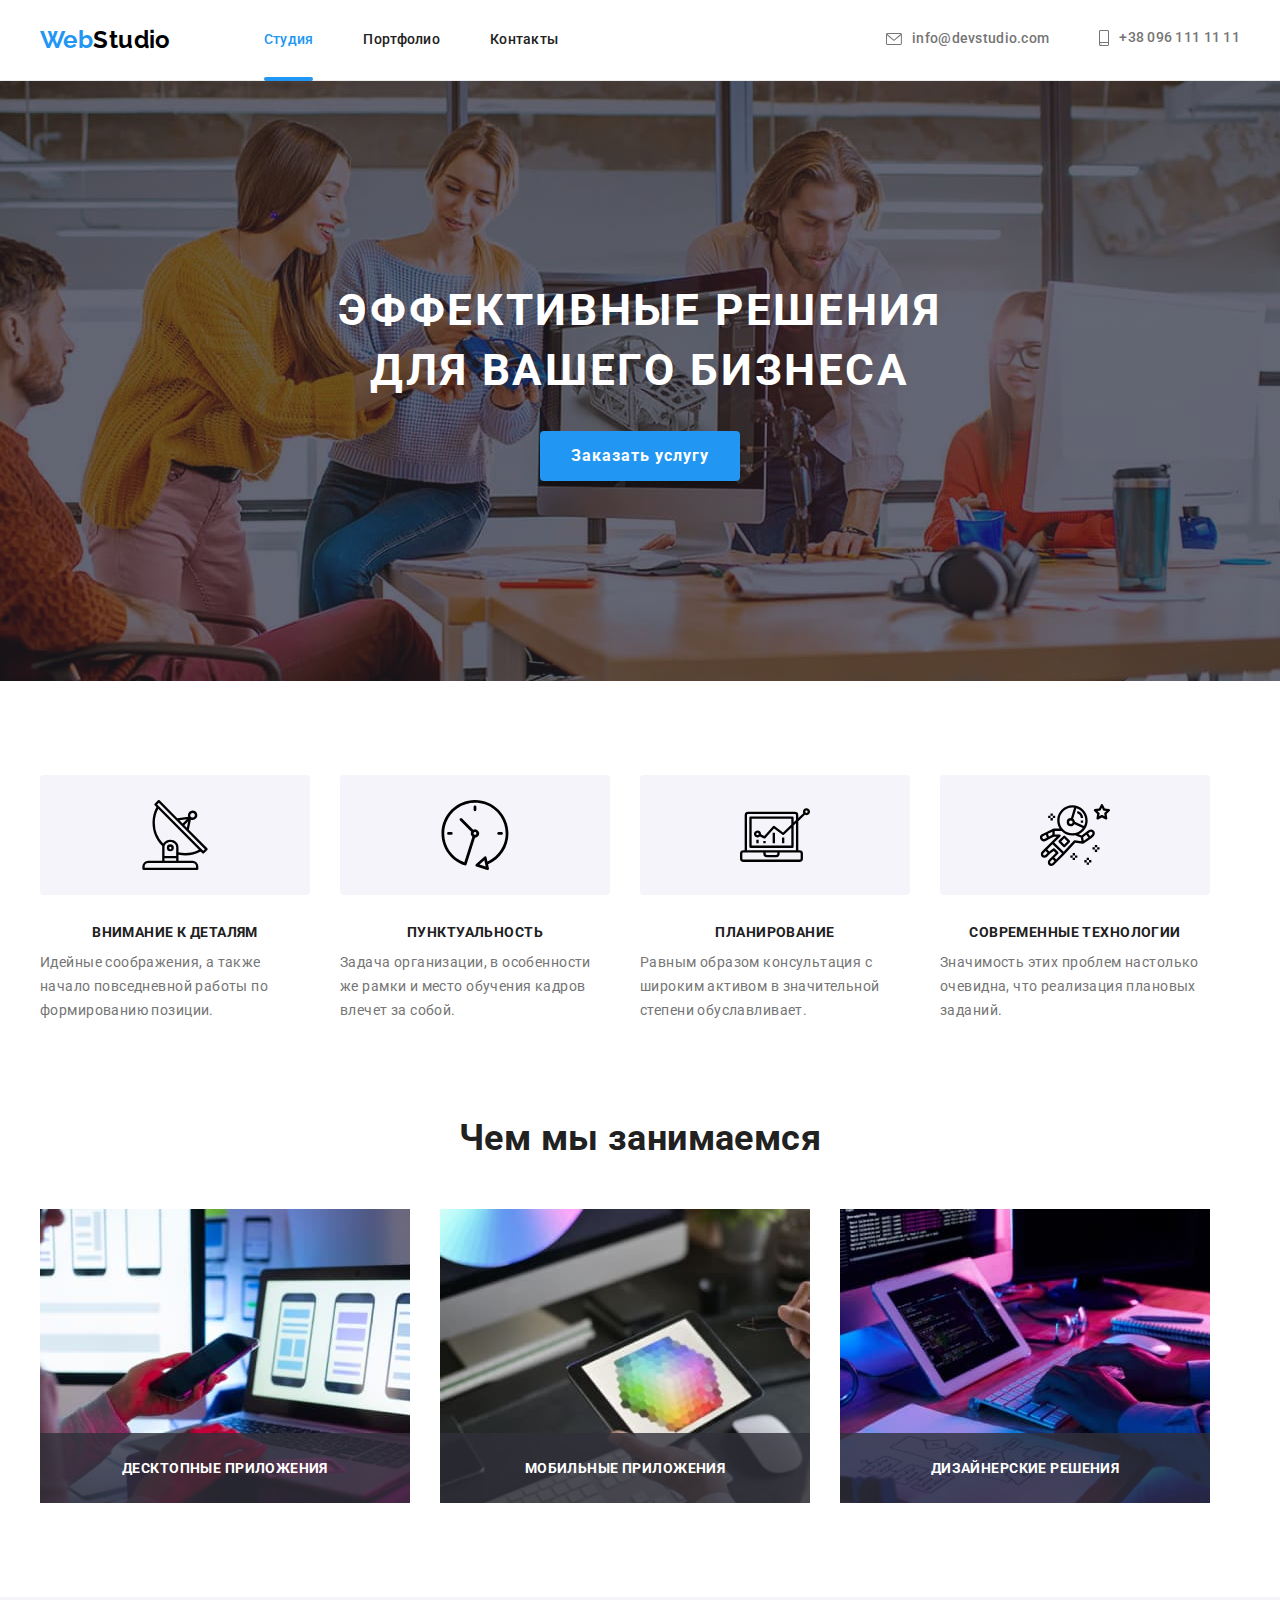
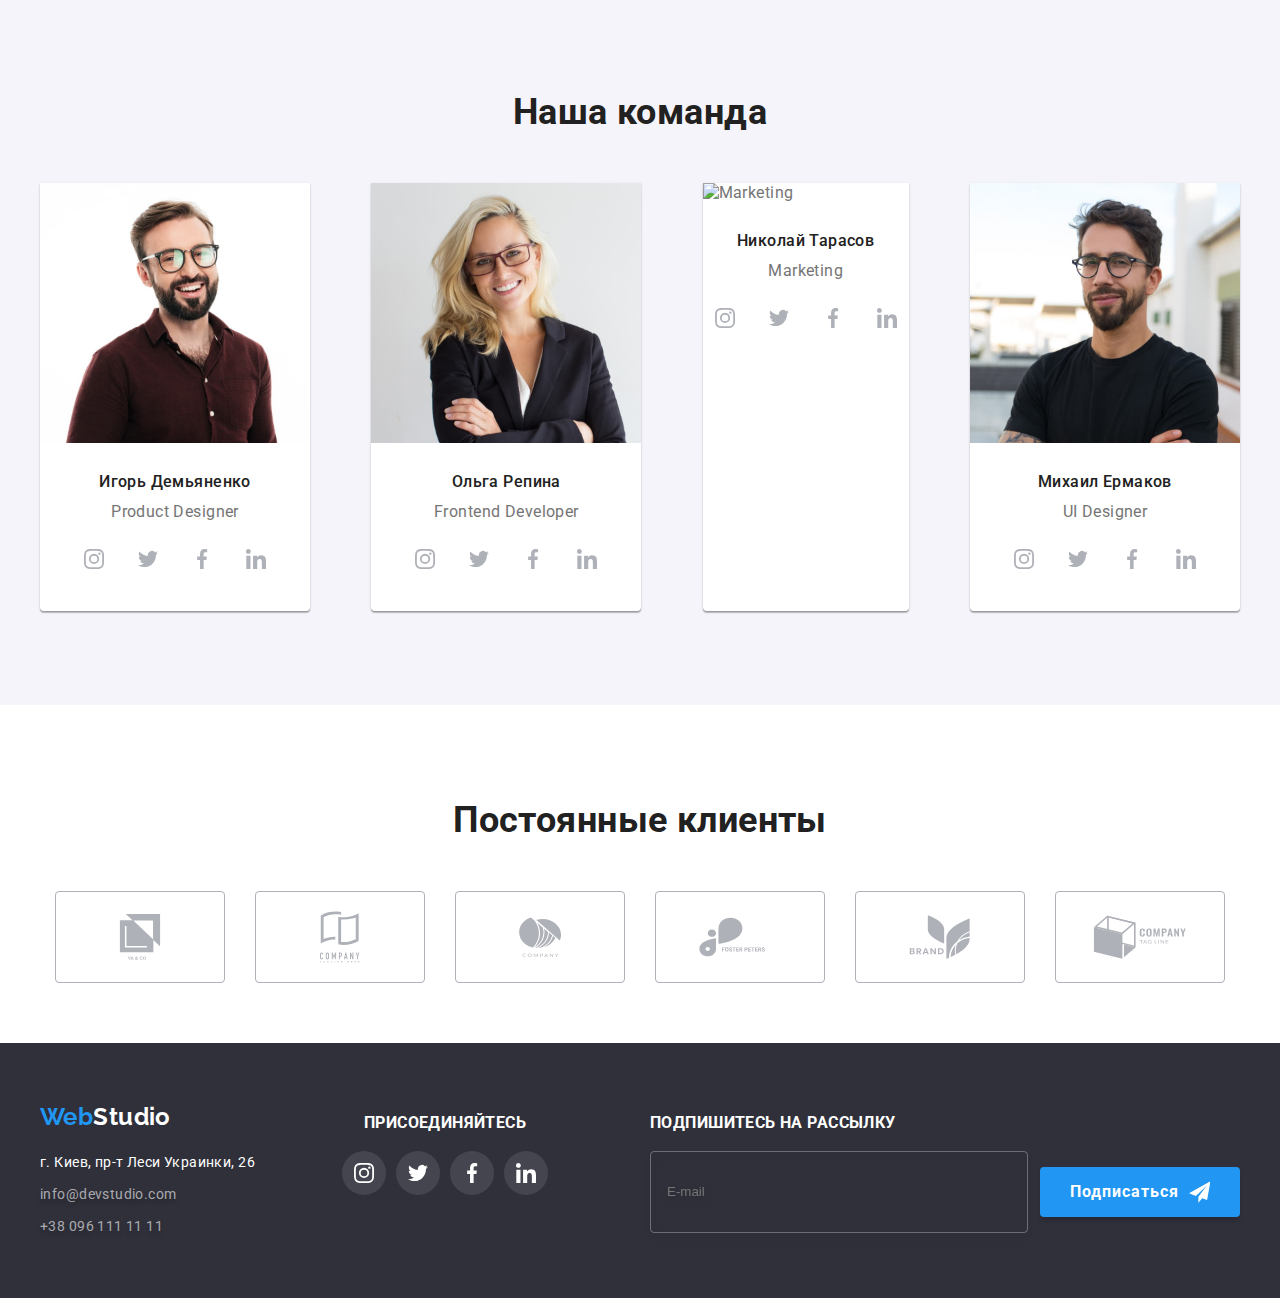
==== commit 577eea1a: "Подключили картинку для героя" ====
--- a/index.html
+++ b/index.html
@@ -85,9 +85,7 @@
           </ul>
           <ul class="menu-contact">
             <li class="menu-contact__item">
-              <a href="tel:+380961111111" class="menu-contact__tel">
-                +38 096 111 11 11
-              </a>       
+              <a href="tel:+380961111111" class="menu-contact__tel"> +38 096 111 11 11 </a>
             </li>
             <li class="menu-contact__item">
               <a href="mailto:info@devstudio.com" class="menu-contact__mail">
@@ -112,9 +110,7 @@
               </a>
             </li>
             <li class="menu-social__item">
-              <a href="https://linkedin.com/" class="menu-social__link">
-                linkedin
-              </a>
+              <a href="https://linkedin.com/" class="menu-social__link"> linkedin </a>
             </li>
           </ul>
         </div>
@@ -290,7 +286,12 @@
             </li>
             <li class="our-team__item">
               <article class="workers">
-                <img class="workers__photo" src="images/team3.jpg" alt="Marketing" />
+                <img
+                  class="workers__photo"
+                  srcset="./images/"
+                  src="images/team3.jpg"
+                  alt="Marketing"
+                />
                 <h3 class="workers__title">Николай Тарасов</h3>
                 <p class="workers__text" lang="en">Marketing</p>
                 <ul class="colladge">
--- a/css/main.min.css
+++ b/css/main.min.css
@@ -1,2 +1,2 @@
-body{margin:auto;background-color:#fff;color:#757575;font-family:Roboto,sans-serif;font-size:14px;font-weight:400;letter-spacing:.03em}h1,h2,h3,h4,h5,h6,p,ul{margin-top:0;margin-bottom:0}ul{padding:0;list-style:none}@media screen and (min-width: 480px){.container{width:480px;margin:0 auto;padding-left:15px;padding-right:15px}}@media screen and (min-width: 768px){.container{width:768px}}@media screen and (min-width: 1200px){.container{width:1200px}}.button{text-align:center;color:#fff;background-color:#2196f3;-webkit-box-shadow:0px 4px 4px rgba(0,0,0,0.15);box-shadow:0px 4px 4px rgba(0,0,0,0.15);font-family:Roboto,sans-serif;font-weight:700;font-size:16px;line-height:1.87;letter-spacing:0.06em;cursor:pointer;border:none;border-radius:4px;padding:10px 30px;margin:0 auto;width:200px;height:50px;-webkit-transition:color 250ms cubic-bezier(0.4, 0, 0.2, 1),background-color 250ms cubic-bezier(0.4, 0, 0.2, 1);transition:color 250ms cubic-bezier(0.4, 0, 0.2, 1),background-color 250ms cubic-bezier(0.4, 0, 0.2, 1)}.button:hover,.button:focus{color:#2196f3;background-color:#fff}.logo{color:#000;font-family:Raleway, sans-serif;font-weight:700;font-size:26px;line-height:1.2;text-decoration:none}@media screen and (min-width: 480px){.section{margin:auto;color:var(--primary-text-color);line-height:1.71}}@media screen and (min-width: 1200px){.section{margin-bottom:94px}}.section--team{background-color:#f5f4fa}@media screen and (min-width: 1200px){.section--team{margin-bottom:0}}@media screen and (min-width: 1200px){.section--clients{margin-bottom:0}}@media screen and (min-width: 480px){.section__title{color:#212121;font-weight:700;font-size:28px;line-height:1.17;text-align:center}}@media screen and (min-width: 1200px){.section__title{font-size:36px;margin-bottom:50px}}.section__title--hide{display:none}@media screen and (min-width: 480px){.section__title--team{padding-top:60px;margin-bottom:30px}}@media screen and (min-width: 1200px){.section__title--team{padding-top:94px;margin-bottom:50px}}.section--portfolio{margin-bottom:0}@media screen and (min-width: 480px){.section--hide{display:none}}@media screen and (min-width: 768px){.section--hide{display:none}}@media screen and (min-width: 1200px){.section--hide{display:-webkit-box;display:-ms-flexbox;display:flex}}.header{border-bottom:1px solid #ececec}.header .container{position:relative}@media screen and (min-width: 480px){.header .container{display:-webkit-box;display:-ms-flexbox;display:flex}}@media screen and (min-width: 768px){.header .container{-webkit-box-align:center;-ms-flex-align:center;align-items:center;-webkit-box-pack:start;-ms-flex-pack:start;justify-content:flex-start}}@media screen and (min-width: 480px){.logo{font-size:24px;line-height:1.16}}.logo__accent{color:#2196f3}@media screen and (min-width: 480px){.logo__head{padding-top:16px}}@media screen and (min-width: 768px){.logo__head{padding-top:0}}@media screen and (min-width: 480px){.site-nav{display:none}}@media screen and (min-width: 768px){.site-nav{display:-webkit-box;display:-ms-flexbox;display:flex;margin-left:88px}}@media screen and (min-width: 1200px){.site-nav{margin-left:93px}}.site-nav__item{position:relative}.site-nav__item:not(:last-child){margin-right:50px}.site-nav__link{display:block;padding-top:32px;padding-bottom:32px;color:#212121;font-weight:500;line-height:1.14;letter-spacing:0.02em;text-decoration:none}.site-nav__link:hover,.site-nav__link:focus{color:#2196f3}.site-nav__link--current{color:#2196f3}.site-nav__link--current::after{content:'';position:absolute;width:100%;height:4px;left:0;bottom:-1px;background-color:#2196f3;border-radius:2px}.contact-nav__link{display:-webkit-inline-box;display:-ms-inline-flexbox;display:inline-flex;-webkit-box-align:center;-ms-flex-align:center;align-items:center;color:#757575;font-weight:500;line-height:1.14;letter-spacing:0.02em;text-decoration:none;-webkit-transition:color 250ms cubic-bezier(0.4, 0, 0.2, 1);transition:color 250ms cubic-bezier(0.4, 0, 0.2, 1)}.contact-nav__link:hover,.contact-nav__link:focus{color:#2196f3}.contact-nav__link:hover .contact-nav__icon--mail,.contact-nav__link:focus .contact-nav__icon--mail{fill:#2196f3}.contact-nav__link:hover .contact-nav__icon--tel,.contact-nav__link:focus .contact-nav__icon--tel{fill:#2196f3}.contact-nav__icon{margin-right:10px;fill:#757575;-webkit-transition:fill 250ms cubic-bezier(0.4, 0, 0.2, 1);transition:fill 250ms cubic-bezier(0.4, 0, 0.2, 1)}.contact-nav__icon--mail{width:16px;height:12px}.contact-nav__icon--tel{width:10px;height:16px}@media screen and (min-width: 480px){.contact-nav{display:none}}@media screen and (min-width: 768px){.contact-nav{display:-webkit-box;display:-ms-flexbox;display:flex;-webkit-box-orient:vertical;-webkit-box-direction:normal;-ms-flex-direction:column;flex-direction:column;margin-left:auto}.contact-nav__item:last-child{margin-left:0}.contact-nav__item+.contact-nav__item{margin-top:10px}}@media screen and (min-width: 1200px){.contact-nav{-webkit-box-orient:horizontal;-webkit-box-direction:normal;-ms-flex-direction:row;flex-direction:row;margin-left:auto;-webkit-box-align:center;-ms-flex-align:center;align-items:center}.contact-nav__item:last-child{margin-left:50px}.contact-nav__item+.contact-nav__item{margin-top:0}}.menu{display:none;position:absolute;top:0;left:0;width:100vw;max-height:796px;background:#fff}.menu.is-open{display:block}.menu a{text-decoration:none}.menu__container{padding-left:40px;padding-right:40px}@media screen and (min-width: 480px){.menu__button{display:-webkit-inline-box;display:-ms-inline-flexbox;display:inline-flex;padding-top:10px;padding-bottom:10px;margin-left:auto;border:none;background:transparent;z-index:99}}@media screen and (min-width: 768px){.menu__button{display:none}}.menu__button .menu__icon-close{display:none}.menu__button.is-open .menu__icon-close{display:block}.menu__button.is-open .menu__icon-burger{display:none}.menu-nav{padding-top:48px;margin-bottom:302px}.menu-nav__item{margin-bottom:32px}.menu-nav__item:last-child{margin-bottom:0}.menu-nav__link{font-weight:500;font-size:40px;line-height:1.17;letter-spacing:0.02em;color:#000}.menu-nav__link:hover,.menu-nav__link:focus{color:#2196f3}.menu-contact{margin-bottom:64px}.menu-contact__tel{font-weight:500;font-size:34px;line-height:1.17;letter-spacing:0.02em;color:#2196f3}.menu-contact__mail{font-weight:500;font-size:24px;line-height:1.16;letter-spacing:0.02em;color:#757575}.menu-contact__item+.menu-contact__item{margin-top:32px}.menu-social{display:-webkit-box;display:-ms-flexbox;display:flex;padding-bottom:48px}.menu-social__item{margin-right:10px}.menu-social__link{font-size:18px;line-height:1.22;letter-spacing:0.02em;color:#2196f3}.menu-social__decor{color:rgba(33,33,33,0.2);padding-left:10px}@media screen and (min-width: 480px){.hero{margin:auto;max-width:480px;height:400px;text-align:center;background-image:-webkit-gradient(linear, left top, right top, from(rgba(47,48,58,0.4)), to(rgba(47,48,58,0.4))),url(../images/hero.jpg);background-image:linear-gradient(to right, rgba(47,48,58,0.4), rgba(47,48,58,0.4)),url(../images/hero.jpg);margin-bottom:60px}}@media screen and (min-width: 768px){.hero{max-width:768px;background-image:-webkit-gradient(linear, left top, right top, from(rgba(47,48,58,0.4)), to(rgba(47,48,58,0.4))),url(../images/hero.jpg);background-image:linear-gradient(to right, rgba(47,48,58,0.4), rgba(47,48,58,0.4)),url(../images/hero.jpg)}}@media screen and (min-width: 1200px){.hero{background-color:#2f303a;text-align:center;margin-bottom:94px;max-width:1600px;height:600px;margin-bottom:94px;background-image:-webkit-gradient(linear, left top, right top, from(rgba(47,48,58,0.4)), to(rgba(47,48,58,0.4))),url(../images/hero.jpg);background-image:linear-gradient(to right, rgba(47,48,58,0.4), rgba(47,48,58,0.4)),url(../images/hero.jpg)}}@media screen and (min-width: 480px){.hero__title{font-size:26px;line-height:1.62;text-align:center;letter-spacing:0.06em;text-transform:uppercase;color:#fff;padding-top:118px;margin-bottom:30px}}@media screen and (min-width: 1200px){.hero__title{font-size:44px;line-height:1.36;padding-top:200px}}@media screen and (min-width: 480px){.features{display:-webkit-box;display:-ms-flexbox;display:flex;-webkit-box-orient:vertical;-webkit-box-direction:normal;-ms-flex-direction:column;flex-direction:column}}@media screen and (min-width: 768px){.features{-webkit-box-orient:horizontal;-webkit-box-direction:normal;-ms-flex-direction:row;flex-direction:row;-ms-flex-wrap:wrap;flex-wrap:wrap;-webkit-box-pack:justify;-ms-flex-pack:justify;justify-content:space-between}}@media screen and (min-width: 1200px){.features{-ms-flex-wrap:nowrap;flex-wrap:nowrap;width:calc((100% - 90px) / 4);color:#757575}}@media screen and (min-width: 480px){.features__item{display:-webkit-box;display:-ms-flexbox;display:flex;-webkit-box-orient:vertical;-webkit-box-direction:normal;-ms-flex-direction:column;flex-direction:column;margin-bottom:30px}.features__item:last-child{margin-bottom:60px}}@media screen and (min-width: 768px){.features__item{-webkit-box-align:center;-ms-flex-align:center;align-items:center;max-width:354px}}@media screen and (min-width: 1200px){.features__item{max-width:270px;margin-bottom:0}.features__item:not(:last-child){margin-right:30px}.features__item:last-child{margin-bottom:0}}.features__title{color:#212121;font-size:14px;line-height:1.14;font-weight:700;text-transform:uppercase;text-align:center;margin-bottom:10px}@media screen and (min-width: 480px){.features__wrap{display:-webkit-box;display:-ms-flexbox;display:flex;-webkit-box-orient:vertical;-webkit-box-direction:normal;-ms-flex-direction:column;flex-direction:column;-webkit-box-align:center;-ms-flex-align:center;align-items:center;background:#f5f4fa;border-radius:4px;margin-bottom:30px;max-width:450px}}@media screen and (min-width: 768px){.features__wrap{max-width:354px}}@media screen and (min-width: 1200px){.features__wrap{display:-webkit-inline-box;display:-ms-inline-flexbox;display:inline-flex;max-width:270px}}@media screen and (min-width: 480px){.features__icon{width:70px;height:70px;margin:25px 190px}}@media screen and (min-width: 1200px){.features__icon{margin:25px 100px}}.our-work{display:-webkit-box;display:-ms-flexbox;display:flex}.our-work__item{position:relative;display:-webkit-inline-box;display:-ms-inline-flexbox;display:inline-flex}.our-work__item:not(:last-child){margin-right:30px}.description{position:absolute;width:100%;height:70px;left:0;bottom:0;background:rgba(47,48,58,0.8)}.description__text{padding:27px 82px;font-weight:700;line-height:16px;text-align:center;text-transform:uppercase;color:#fff}@media screen and (min-width: 480px){.our-team{font-size:16px;line-height:19px;display:-webkit-box;display:-ms-flexbox;display:flex;-webkit-box-orient:vertical;-webkit-box-direction:normal;-ms-flex-direction:column;flex-direction:column;color:#757575;padding-bottom:60px}}@media screen and (min-width: 768px){.our-team{-webkit-box-orient:horizontal;-webkit-box-direction:normal;-ms-flex-direction:row;flex-direction:row;-ms-flex-wrap:wrap;flex-wrap:wrap;-webkit-box-pack:justify;-ms-flex-pack:justify;justify-content:space-between}}@media screen and (min-width: 1200px){.our-team{-ms-flex-wrap:nowrap;flex-wrap:nowrap;padding-bottom:94px}}@media screen and (min-width: 480px){.our-team__item{background:#fff;-webkit-box-shadow:0px 1px 3px rgba(0,0,0,0.12),0px 1px 1px rgba(0,0,0,0.14),0px 2px 1px rgba(0,0,0,0.2);box-shadow:0px 1px 3px rgba(0,0,0,0.12),0px 1px 1px rgba(0,0,0,0.14),0px 2px 1px rgba(0,0,0,0.2);border-radius:0px 0px 4px 4px}.our-team__item:not(:last-child){margin-bottom:30px}}@media screen and (min-width: 768px){.our-team__item:not(:last-child){margin-bottom:0px}.our-team__item:nth-child(-n+2){margin-bottom:30px}}@media screen and (min-width: 1200px){.our-team__item:not(:last-child){margin-right:30px;margin-bottom:0}}.workers__title{text-align:center;color:#212121;font-weight:500;font-size:16px;line-height:18.75px;margin-bottom:10px}@media screen and (min-width: 480px){.workers__photo{max-width:450px;display:block;margin-bottom:30px}}@media screen and (min-width: 768px){.workers__photo{max-width:354px}}@media screen and (min-width: 1200px){.workers__photo{max-width:270px}}.workers__text{text-align:center;margin-bottom:16px}.colladge{display:-webkit-box;display:-ms-flexbox;display:flex;-webkit-box-pack:center;-ms-flex-pack:center;justify-content:center;padding-bottom:30px}.colladge__link{display:-webkit-inline-box;display:-ms-inline-flexbox;display:inline-flex;width:44px;height:44px;background-size:contain;border-radius:50%;background-color:#fff;-webkit-transition:background-color 250ms cubic-bezier(0.4, 0, 0.2, 1);transition:background-color 250ms cubic-bezier(0.4, 0, 0.2, 1)}.colladge__link:hover,.colladge__link:focus{background-color:#2196f3}.colladge__link:hover .colladge__icon,.colladge__link:focus .colladge__icon{fill:#fff}.colladge__icon{width:20px;height:20px;margin:12px;fill:#afb1b8;-webkit-transition:fill 250ms cubic-bezier(0.4, 0, 0.2, 1);transition:fill 250ms cubic-bezier(0.4, 0, 0.2, 1)}.colladge__item:not(:last-child){margin-right:10px}@media screen and (min-width: 480px){.client-list{display:-webkit-box;display:-ms-flexbox;display:flex;-ms-flex-wrap:wrap;flex-wrap:wrap;-webkit-box-pack:justify;-ms-flex-pack:justify;justify-content:space-between}.client-list__item{margin-bottom:30px}.client-list__item:nth-last-child(-n+2){margin-bottom:60px}}@media screen and (min-width: 768px){.client-list{-webkit-box-pack:center;-ms-flex-pack:center;justify-content:center}.client-list__item{margin-right:30px}.client-list__item:nth-last-child(3n+1){margin-right:0}}@media screen and (min-width: 1200px){.client-list{-webkit-box-orient:horizontal;-webkit-box-direction:normal;-ms-flex-direction:row;flex-direction:row;-webkit-box-pack:center;-ms-flex-pack:center;justify-content:center}.client-list__item:not(:last-child){margin-right:30px}}.client-list__link{display:block;width:170px;height:92px;border:1px solid;color:#afb1b8;-webkit-box-sizing:border-box;box-sizing:border-box;border-radius:4px;-webkit-transition:color 250ms cubic-bezier(0.4, 0, 0.2, 1);transition:color 250ms cubic-bezier(0.4, 0, 0.2, 1)}@media screen and (min-width: 480px){.client-list__link{position:relative;min-width:210px}}@media screen and (min-width: 768px){.client-list__link{min-width:226px}}@media screen and (min-width: 1200px){.client-list__link{min-width:170px}}.client-list__link:hover,.client-list__link:focus{color:#2196f3}.client-list__link:hover .client-list__icon--corp1,.client-list__link:focus .client-list__icon--corp1,.client-list__link:hover .client-list__icon--corp2,.client-list__link:focus .client-list__icon--corp2,.client-list__link:hover .client-list__icon--corp3,.client-list__link:focus .client-list__icon--corp3,.client-list__link:hover .client-list__icon--corp4,.client-list__link:focus .client-list__icon--corp4,.client-list__link:hover .client-list__icon--corp5,.client-list__link:focus .client-list__icon--corp5,.client-list__link:hover .client-list__icon--corp6,.client-list__link:focus .client-list__icon--corp6{fill:#2196f3}.client-list__icon{fill:#afb1b8;-webkit-transition:fill 250ms cubic-bezier(0.4, 0, 0.2, 1);transition:fill 250ms cubic-bezier(0.4, 0, 0.2, 1)}.client-list__icon--corp1{content:'';position:absolute;top:50%;left:50%;-webkit-transform:translate(-50%, -50%);transform:translate(-50%, -50%);width:41px;height:46.7px}.client-list__icon--corp2{content:'';position:absolute;top:50%;left:50%;-webkit-transform:translate(-50%, -50%);transform:translate(-50%, -50%);width:40px;height:52px}.client-list__icon--corp3{content:'';position:absolute;top:50%;left:50%;-webkit-transform:translate(-50%, -50%);transform:translate(-50%, -50%);width:43px;height:41px}.client-list__icon--corp4{content:'';position:absolute;top:50%;left:50%;-webkit-transform:translate(-50%, -50%);transform:translate(-50%, -50%);width:84px;height:40px}.client-list__icon--corp5{content:'';position:absolute;top:50%;left:50%;-webkit-transform:translate(-50%, -50%);transform:translate(-50%, -50%);width:62px;height:45px}.client-list__icon--corp6{content:'';position:absolute;top:50%;left:50%;-webkit-transform:translate(-50%, -50%);transform:translate(-50%, -50%);width:94px;height:44px}.footer{background-color:#2f303a}@media screen and (min-width: 480px){.footer .container{display:-webkit-box;display:-ms-flexbox;display:flex;-webkit-box-orient:vertical;-webkit-box-direction:normal;-ms-flex-direction:column;flex-direction:column;-webkit-box-pack:center;-ms-flex-pack:center;justify-content:center}}@media screen and (min-width: 768px){.footer .container{-webkit-box-orient:horizontal;-webkit-box-direction:normal;-ms-flex-direction:row;flex-direction:row}.footer .container:last-child{-ms-flex-wrap:wrap;flex-wrap:wrap;-webkit-box-pack:justify;-ms-flex-pack:justify;justify-content:space-between}}@media screen and (min-width: 1200px){.footer .container{-webkit-box-orient:horizontal;-webkit-box-direction:normal;-ms-flex-direction:row;flex-direction:row}}@media screen and (min-width: 480px){.connection{display:-webkit-box;display:-ms-flexbox;display:flex;-webkit-box-orient:vertical;-webkit-box-direction:normal;-ms-flex-direction:column;flex-direction:column;-webkit-box-align:center;-ms-flex-align:center;align-items:center}}@media screen and (min-width: 768px){.connection{padding-left:61px}}@media screen and (min-width: 1200px){.connection{display:inline-block;padding-left:0}}.logo__foot{color:#fff;display:inline-block;padding-top:60px;margin-bottom:20px}@media screen and (min-width: 480px){.address{display:-webkit-box;display:-ms-flexbox;display:flex;-webkit-box-orient:vertical;-webkit-box-direction:normal;-ms-flex-direction:column;flex-direction:column;-webkit-box-align:center;-ms-flex-align:center;align-items:center;font-style:normal;padding-bottom:60px}}@media screen and (min-width: 1200px){.address{display:-webkit-box;display:-ms-flexbox;display:flex;-webkit-box-orient:vertical;-webkit-box-direction:normal;-ms-flex-direction:column;flex-direction:column;-webkit-box-align:start;-ms-flex-align:start;align-items:flex-start;font-style:normal;padding-bottom:60px}}.address__link{color:#fff;font-style:inherit;line-height:1.71;text-decoration:none}.address__link:hover,.address__link:focus{color:#fff}.address__link--opacity{color:rgba(255,255,255,0.6);line-height:1.71;text-decoration:none;text-shadow:0px 4px 4px rgba(0,0,0,0.25)}.address__item:not(:last-child){margin-bottom:8px}@media screen and (min-width: 480px){.join-us{display:-webkit-box;display:-ms-flexbox;display:flex;-webkit-box-orient:vertical;-webkit-box-direction:normal;-ms-flex-direction:column;flex-direction:column;-webkit-box-align:center;-ms-flex-align:center;align-items:center;padding:0;margin-bottom:60px}}@media screen and (min-width: 768px){.join-us{padding-top:65px;padding-right:74px;margin-bottom:0}}@media screen and (min-width: 1200px){.join-us{padding:72px 0 100px 78px}}.join-us__title{font-weight:700;line-height:16px;text-transform:uppercase;color:#fff;margin-bottom:20px}.colladge-join{display:-webkit-box;display:-ms-flexbox;display:flex}.colladge-join__item:not(:last-child){margin-right:10px}.colladge-join__link{display:-webkit-box;display:-ms-flexbox;display:flex;border-radius:50%;background-color:rgba(255,255,255,0.1);-webkit-transition:background-color 250ms cubic-bezier(0.4, 0, 0.2, 1);transition:background-color 250ms cubic-bezier(0.4, 0, 0.2, 1)}.colladge-join__link:hover,.colladge-join__link:focus{background-color:#2196f3}.colladge-join__icon{width:20px;height:20px;margin:12px;fill:#fff}.subscribe{display:-webkit-box;display:-ms-flexbox;display:flex;-webkit-box-orient:vertical;-webkit-box-direction:normal;-ms-flex-direction:column;flex-direction:column;font-weight:700;line-height:16px;text-transform:uppercase;color:#fff;padding-top:72px;padding-left:93px}@media screen and (min-width: 480px){.subscribe{display:-webkit-box;display:-ms-flexbox;display:flex;-webkit-box-orient:vertical;-webkit-box-direction:normal;-ms-flex-direction:column;flex-direction:column;-webkit-box-align:center;-ms-flex-align:center;align-items:center;padding:0}}@media screen and (min-width: 768px){.subscribe{padding-left:151px}}@media screen and (min-width: 1200px){.subscribe{display:-webkit-inline-box;display:-ms-inline-flexbox;display:inline-flex;padding-top:72px;padding-left:0;margin-left:93px;-webkit-box-align:start;-ms-flex-align:start;align-items:flex-start}}.subscribe__title{margin-bottom:20px}@media screen and (min-width: 480px){.subscribe__field{display:-webkit-box;display:-ms-flexbox;display:flex;-webkit-box-orient:vertical;-webkit-box-direction:normal;-ms-flex-direction:column;flex-direction:column;-webkit-box-align:center;-ms-flex-align:center;align-items:center;margin-bottom:60px;min-width:100%}}@media screen and (min-width: 1200px){.subscribe__field{display:-webkit-inline-box;display:-ms-inline-flexbox;display:inline-flex;-webkit-box-orient:horizontal;-webkit-box-direction:normal;-ms-flex-direction:row;flex-direction:row}}.subscribe__field::-webkit-input-placeholder{font-size:16px;line-height:1.25;display:-webkit-box;display:flex;-webkit-box-align:center;align-items:center;color:rgba(255,255,255,0.6)}.subscribe__field:-ms-input-placeholder{font-size:16px;line-height:1.25;display:-ms-flexbox;display:flex;-ms-flex-align:center;align-items:center;color:rgba(255,255,255,0.6)}.subscribe__field::-ms-input-placeholder{font-size:16px;line-height:1.25;display:-ms-flexbox;display:flex;-ms-flex-align:center;align-items:center;color:rgba(255,255,255,0.6)}.subscribe__field::placeholder{font-size:16px;line-height:1.25;display:-webkit-box;display:-ms-flexbox;display:flex;-webkit-box-align:center;-ms-flex-align:center;align-items:center;color:rgba(255,255,255,0.6)}@media screen and (min-width: 480px){.subscribe__label{margin-bottom:20px}}@media screen and (min-width: 1200px){.subscribe__label{margin-bottom:0;margin-right:12px}}@media screen and (min-width: 480px){.subscribe__button{margin:auto}}@media screen and (min-width: 1200px){.subscribe__button__label+.subscribe__button__button{margin-left:12px}}.subscribe__input{height:50px;padding-top:15px;padding-bottom:15px;padding-left:16px;border:1px solid rgba(255,255,255,0.3);-webkit-filter:drop-shadow(0px 4px 4px rgba(0,0,0,0.15));filter:drop-shadow(0px 4px 4px rgba(0,0,0,0.15));border-radius:4px;background:transparent;color:#fff;outline:none}@media screen and (min-width: 480px){.subscribe__input{min-width:450px}}@media screen and (min-width: 1200px){.subscribe__input{min-width:358px}}.subscribe__input:focus{border-color:#2196f3;-webkit-transition:border-color 250ms cubic-bezier(0.4, 0, 0.2, 1);transition:border-color 250ms cubic-bezier(0.4, 0, 0.2, 1)}.subscribe__button:hover .subscribe__icon,.subscribe__button:focus .subscribe__icon{fill:#2196f3}.subscribe__button--text{display:-webkit-box;display:-ms-flexbox;display:flex;-webkit-box-pack:center;-ms-flex-pack:center;justify-content:center;-webkit-box-align:center;-ms-flex-align:center;align-items:center}.subscribe__icon{width:24px;height:24px;fill:#fff;margin-left:10px;-webkit-transition:fill 250ms cubic-bezier(0.4, 0, 0.2, 1);transition:fill 250ms cubic-bezier(0.4, 0, 0.2, 1)}@media screen and (min-width: 480px){.filter{display:-webkit-box;display:-ms-flexbox;display:flex;-ms-flex-wrap:wrap;flex-wrap:wrap;-webkit-box-pack:start;-ms-flex-pack:start;justify-content:flex-start;padding-top:60px;margin-bottom:40px}.filter__item:not(:last-child){margin-right:8px}.filter__item:nth-child(-n+3){margin-bottom:15px}}@media screen and (min-width: 768px){.filter{-webkit-box-pack:center;-ms-flex-pack:center;justify-content:center;margin-bottom:30px}.filter__item:nth-child(-n+3){margin-bottom:0}}@media screen and (min-width: 1200px){.filter{padding-top:94px;margin-bottom:50px}}.filter__button{padding:6px 22px;text-align:center;color:#212121;background-color:#f5f4fa;font-family:Roboto,sans-serif;font-weight:500;font-size:16px;line-height:1.62;cursor:pointer;border:none;-webkit-box-shadow:none;box-shadow:none;border-radius:4px;-webkit-transition:color 250ms cubic-bezier(0.4, 0, 0.2, 1),background-color 250ms cubic-bezier(0.4, 0, 0.2, 1),-webkit-box-shadow 250ms cubic-bezier(0.4, 0, 0.2, 1);transition:color 250ms cubic-bezier(0.4, 0, 0.2, 1),background-color 250ms cubic-bezier(0.4, 0, 0.2, 1),-webkit-box-shadow 250ms cubic-bezier(0.4, 0, 0.2, 1);transition:color 250ms cubic-bezier(0.4, 0, 0.2, 1),background-color 250ms cubic-bezier(0.4, 0, 0.2, 1),box-shadow 250ms cubic-bezier(0.4, 0, 0.2, 1);transition:color 250ms cubic-bezier(0.4, 0, 0.2, 1),background-color 250ms cubic-bezier(0.4, 0, 0.2, 1),box-shadow 250ms cubic-bezier(0.4, 0, 0.2, 1),-webkit-box-shadow 250ms cubic-bezier(0.4, 0, 0.2, 1)}.filter__button:hover,.filter__button:focus{color:#fff;background-color:#2196f3;-webkit-box-shadow:0px 3px 1px rgba(0,0,0,0.1),0px 1px 2px rgba(0,0,0,0.08),0px 2px 2px rgba(0,0,0,0.12);box-shadow:0px 3px 1px rgba(0,0,0,0.1),0px 1px 2px rgba(0,0,0,0.08),0px 2px 2px rgba(0,0,0,0.12)}.card-set{font-size:16px;line-height:1.87}@media screen and (min-width: 480px){.card-set{display:-webkit-box;display:-ms-flexbox;display:flex;-webkit-box-orient:vertical;-webkit-box-direction:normal;-ms-flex-direction:column;flex-direction:column;padding-bottom:60px}}@media screen and (min-width: 768px){.card-set{-webkit-box-orient:horizontal;-webkit-box-direction:normal;-ms-flex-direction:row;flex-direction:row;-ms-flex-wrap:wrap;flex-wrap:wrap;padding-bottom:60px}}@media screen and (min-width: 1200px){.card-set{padding-bottom:94px}}.card-set__item{-webkit-box-shadow:none;box-shadow:none;-webkit-transition:-webkit-box-shadow 250ms cubic-bezier(0.4, 0, 0.2, 1);transition:-webkit-box-shadow 250ms cubic-bezier(0.4, 0, 0.2, 1);transition:box-shadow 250ms cubic-bezier(0.4, 0, 0.2, 1);transition:box-shadow 250ms cubic-bezier(0.4, 0, 0.2, 1), -webkit-box-shadow 250ms cubic-bezier(0.4, 0, 0.2, 1)}.card-set__item:hover,.card-set__item:focus{-webkit-box-shadow:0px 1px 1px rgba(0,0,0,0.12),0px 4px 4px rgba(0,0,0,0.06),1px 4px 6px rgba(0,0,0,0.16);box-shadow:0px 1px 1px rgba(0,0,0,0.12),0px 4px 4px rgba(0,0,0,0.06),1px 4px 6px rgba(0,0,0,0.16)}@media screen and (min-width: 480px){.card-set__item{max-width:450px;margin-bottom:30px}}@media screen and (min-width: 768px){.card-set__item{max-width:354px;margin-right:30px}.card-set__item:nth-child(2n){margin-right:0}.card-set__item:last-child{margin-bottom:0}}@media screen and (min-width: 1200px){.card-set__item{max-width:370px}.card-set__item:nth-child(2n){margin-right:30px}.card-set__item:nth-child(3n){margin-right:0}.card-set__item:nth-last-child(-n+3){margin-bottom:0}}.project__link{position:relative;text-decoration:none;color:#757575;background:#fff}.project__link:hover .poster::before,.project__link:hover .poster__text,.project__link:focus .poster::before,.project__link:focus .poster__text{-webkit-transform:translateY(0);transform:translateY(0)}@media screen and (min-width: 480px){.project__link{display:-webkit-box;display:-ms-flexbox;display:flex;-webkit-box-orient:vertical;-webkit-box-direction:normal;-ms-flex-direction:column;flex-direction:column;max-width:450px}}@media screen and (min-width: 768px){.project__link{max-width:354px}}@media screen and (min-width: 1200px){.project__link{max-width:370px}}.poster{position:relative;overflow:hidden;display:-webkit-inline-box;display:-ms-inline-flexbox;display:inline-flex}@media screen and (min-width: 480px){.poster{max-width:450px}}@media screen and (min-width: 768px){.poster{max-width:354px}}@media screen and (min-width: 1200px){.poster{max-width:370px}}.poster::before{content:'';display:-webkit-inline-box;display:-ms-inline-flexbox;display:inline-flex;position:absolute;width:100%;height:100%;top:0;left:0;background:rgba(33,150,243,0.9);-webkit-transform:translateY(calc(100% + 1px));transform:translateY(calc(100% + 1px));-webkit-transition:-webkit-transform 250ms cubic-bezier(0.4, 0, 0.2, 1);transition:-webkit-transform 250ms cubic-bezier(0.4, 0, 0.2, 1);transition:transform 250ms cubic-bezier(0.4, 0, 0.2, 1);transition:transform 250ms cubic-bezier(0.4, 0, 0.2, 1), -webkit-transform 250ms cubic-bezier(0.4, 0, 0.2, 1)}.poster__text{position:absolute;width:100%;height:100%;top:0;left:0;font-weight:400;font-size:18px;line-height:1.56;color:#fff;-webkit-transform:translateY(100%);transform:translateY(100%);-webkit-transition:-webkit-transform 250ms cubic-bezier(0.4, 0, 0.2, 1);transition:-webkit-transform 250ms cubic-bezier(0.4, 0, 0.2, 1);transition:transform 250ms cubic-bezier(0.4, 0, 0.2, 1);transition:transform 250ms cubic-bezier(0.4, 0, 0.2, 1), -webkit-transform 250ms cubic-bezier(0.4, 0, 0.2, 1)}@media screen and (min-width: 480px){.poster__text{padding:77px 24px}}@media screen and (min-width: 768px){.poster__text{padding:49px 24px}}@media screen and (min-width: 1200px){.poster__text{padding:63px 24px}}.content{border-left:1px solid #eeeeee;border-right:1px solid #eeeeee;border-bottom:1px solid #eeeeee;padding-top:20px}.content__title{color:#212121;font-weight:700;font-size:18px;line-height:2;letter-spacing:0.06em;margin-bottom:2px;padding-left:24px}.content__text{padding-bottom:20px;padding-left:24px}.backdrop{position:fixed;top:0;left:0;width:100%;height:100%;background-color:rgba(0,0,0,0.5)}.backdrop.is-hidden{opacity:0;pointer-events:none;visibility:hidden}.modal{position:absolute;top:50%;left:50%;-webkit-transform:translate(-50%, -50%);transform:translate(-50%, -50%);width:528px;height:581px;background-color:#fff}.modal__button{position:absolute;top:0;right:0;width:30px;height:30px;background:#ffffff;border:1px solid rgba(0,0,0,0.1);-webkit-box-sizing:border-box;box-sizing:border-box;border-radius:50%;margin-right:8px;margin-top:8px;padding:0}.modal__button:hover,.modal__button:focus{cursor:pointer}.modal__button:hover .modal__close-icon,.modal__button:focus .modal__close-icon{fill:#2196f3;-webkit-transition:fill 250ms cubic-bezier(0.4, 0, 0.2, 1);transition:fill 250ms cubic-bezier(0.4, 0, 0.2, 1)}.modal__close-icon{position:absolute;top:50;right:50;-webkit-transform:translate(-50%, -50%);transform:translate(-50%, -50%);width:11px;height:11px;fill:#000}.form{padding:40px 39px 40px 41px}.form__title{font-weight:700;font-size:20px;line-height:1.15;text-align:center;color:#212121;margin-bottom:12px}.form-field{position:relative;display:-webkit-box;display:-ms-flexbox;display:flex;-webkit-box-orient:vertical;-webkit-box-direction:normal;-ms-flex-direction:column;flex-direction:column;margin-bottom:10px}.form-field__text{font-weight:400;font-size:12px;line-height:1.16;letter-spacing:0.01em;color:#757575;margin-bottom:4px}.form-field__input{height:40px;border:1px solid rgba(33,33,33,0.2);border-radius:4px;padding-left:42px;outline:none}.form-field__input:focus{border-color:#2196f3;-webkit-transition:border-color 250ms cubic-bezier(0.4, 0, 0.2, 1);transition:border-color 250ms cubic-bezier(0.4, 0, 0.2, 1)}.form-field__input:focus+.form-field__icon{fill:#2196f3;-webkit-transition:fill 250ms cubic-bezier(0.4, 0, 0.2, 1);transition:fill 250ms cubic-bezier(0.4, 0, 0.2, 1)}.form-field__icon{position:absolute;top:0;left:0;display:inline-block;width:18px;height:18px;margin-top:29px;margin-left:12px;fill:#000}.comment-field{display:-webkit-box;display:-ms-flexbox;display:flex;-webkit-box-orient:vertical;-webkit-box-direction:normal;-ms-flex-direction:column;flex-direction:column;margin-bottom:20px}.comment-field__text{font-size:12px;line-height:1.16;letter-spacing:0.01em;color:#757575;margin-bottom:4px}.comment-field__comment{padding:12px 16px;border:1px solid rgba(33,33,33,0.2);border-radius:4px;outline:none;resize:none}.comment-field__comment:focus{border-color:#2196f3;-webkit-transition:border-color 250ms cubic-bezier(0.4, 0, 0.2, 1);transition:border-color 250ms cubic-bezier(0.4, 0, 0.2, 1)}.comment-field__comment::-webkit-input-placeholder{font-weight:400;font-size:12px;line-height:1.16;letter-spacing:0.01em;color:rgba(117,117,117,0.5)}.comment-field__comment:-ms-input-placeholder{font-weight:400;font-size:12px;line-height:1.16;letter-spacing:0.01em;color:rgba(117,117,117,0.5)}.comment-field__comment::-ms-input-placeholder{font-weight:400;font-size:12px;line-height:1.16;letter-spacing:0.01em;color:rgba(117,117,117,0.5)}.comment-field__comment::placeholder{font-weight:400;font-size:12px;line-height:1.16;letter-spacing:0.01em;color:rgba(117,117,117,0.5)}.agree{display:-webkit-box;display:-ms-flexbox;display:flex;-webkit-box-pack:center;-ms-flex-pack:center;justify-content:center;-webkit-box-align:center;-ms-flex-align:center;align-items:center;margin-bottom:30px}.agree__text{line-height:1.71;color:#757575}.agree__icon{display:-webkit-inline-box;display:-ms-inline-flexbox;display:inline-flex;width:16px;height:15px;border:2px solid #212121;border-radius:2px;cursor:pointer}.agree__icon+.agree__text{margin-left:7px}.agree__input{-webkit-appearance:none;-moz-appearance:none;appearance:none}.agree__input:checked+.agree__icon{border-color:#2196f3;background-color:#2196f3;background-image:url("../images/check.svg#check-icon");background-size:contain;background-origin:border-box}.agree__link{color:#2196f3}.form__button{display:block;margin-left:auto;margin-right:auto}.form__button:hover,.form__button:focus{color:#fff;background-color:#188ce8;-webkit-transition:background-color 250ms cubic-bezier(0.4, 0, 0.2, 1);transition:background-color 250ms cubic-bezier(0.4, 0, 0.2, 1)}
+body{margin:auto;background-color:#fff;color:#757575;font-family:Roboto,sans-serif;font-size:14px;font-weight:400;letter-spacing:.03em}body.modal-open{overflow:hidden}h1,h2,h3,h4,h5,h6,p,ul{margin-top:0;margin-bottom:0}ul{padding:0;list-style:none}@media screen and (min-width: 50px){.container{width:480px;margin:0 auto;padding-left:15px;padding-right:15px}}@media screen and (min-width: 768px){.container{width:768px}}@media screen and (min-width: 1200px){.container{width:1200px}}.button{text-align:center;color:#fff;background-color:#2196f3;-webkit-box-shadow:0px 4px 4px rgba(0,0,0,0.15);box-shadow:0px 4px 4px rgba(0,0,0,0.15);font-family:Roboto,sans-serif;font-weight:700;font-size:16px;line-height:1.87;letter-spacing:0.06em;cursor:pointer;border:none;border-radius:4px;padding:10px 30px;margin:0 auto;width:200px;height:50px;-webkit-transition:color 250ms cubic-bezier(0.4, 0, 0.2, 1),background-color 250ms cubic-bezier(0.4, 0, 0.2, 1);transition:color 250ms cubic-bezier(0.4, 0, 0.2, 1),background-color 250ms cubic-bezier(0.4, 0, 0.2, 1)}.button:hover,.button:focus{color:#2196f3;background-color:#fff}.logo{color:#000;font-family:Raleway, sans-serif;font-weight:700;font-size:26px;line-height:1.2;text-decoration:none}@media screen and (min-width: 50px){.section{margin:auto;color:var(--primary-text-color);line-height:1.71}}@media screen and (min-width: 1200px){.section{margin-bottom:94px}}.section--team{background-color:#f5f4fa}@media screen and (min-width: 1200px){.section--team{margin-bottom:0}}@media screen and (min-width: 1200px){.section--clients{margin-bottom:0}}@media screen and (min-width: 50px){.section__title{color:#212121;font-weight:700;font-size:28px;line-height:1.17;text-align:center}}@media screen and (min-width: 1200px){.section__title{font-size:36px;margin-bottom:50px}}.section__title--hide{display:none}@media screen and (min-width: 50px){.section__title--team{padding-top:60px;margin-bottom:30px}}@media screen and (min-width: 1200px){.section__title--team{padding-top:94px;margin-bottom:50px}}.section--portfolio{margin-bottom:0}@media screen and (min-width: 50px){.section--hide{display:none}}@media screen and (min-width: 768px){.section--hide{display:none}}@media screen and (min-width: 1200px){.section--hide{display:-webkit-box;display:-ms-flexbox;display:flex}}.header{border-bottom:1px solid #ececec}.header .container{position:relative}@media screen and (min-width: 50px){.header .container{display:-webkit-box;display:-ms-flexbox;display:flex}}@media screen and (min-width: 768px){.header .container{-webkit-box-align:center;-ms-flex-align:center;align-items:center;-webkit-box-pack:start;-ms-flex-pack:start;justify-content:flex-start}}@media screen and (min-width: 50px){.logo{font-size:24px;line-height:1.16}}.logo__accent{color:#2196f3}@media screen and (min-width: 50px){.logo__head{padding-top:16px}}@media screen and (min-width: 768px){.logo__head{padding-top:0}}@media screen and (min-width: 50px){.site-nav{display:none}}@media screen and (min-width: 768px){.site-nav{display:-webkit-box;display:-ms-flexbox;display:flex;margin-left:88px}}@media screen and (min-width: 1200px){.site-nav{margin-left:93px}}.site-nav__item{position:relative}.site-nav__item:not(:last-child){margin-right:50px}.site-nav__link{display:block;padding-top:32px;padding-bottom:32px;color:#212121;font-weight:500;line-height:1.14;letter-spacing:0.02em;text-decoration:none}.site-nav__link:hover,.site-nav__link:focus{color:#2196f3}.site-nav__link--current{color:#2196f3}.site-nav__link--current::after{content:'';position:absolute;width:100%;height:4px;left:0;bottom:-1px;background-color:#2196f3;border-radius:2px}.contact-nav__link{display:-webkit-inline-box;display:-ms-inline-flexbox;display:inline-flex;-webkit-box-align:center;-ms-flex-align:center;align-items:center;color:#757575;font-weight:500;line-height:1.14;letter-spacing:0.02em;text-decoration:none;-webkit-transition:color 250ms cubic-bezier(0.4, 0, 0.2, 1);transition:color 250ms cubic-bezier(0.4, 0, 0.2, 1)}.contact-nav__link:hover,.contact-nav__link:focus{color:#2196f3}.contact-nav__link:hover .contact-nav__icon--mail,.contact-nav__link:focus .contact-nav__icon--mail{fill:#2196f3}.contact-nav__link:hover .contact-nav__icon--tel,.contact-nav__link:focus .contact-nav__icon--tel{fill:#2196f3}.contact-nav__icon{margin-right:10px;fill:#757575;-webkit-transition:fill 250ms cubic-bezier(0.4, 0, 0.2, 1);transition:fill 250ms cubic-bezier(0.4, 0, 0.2, 1)}.contact-nav__icon--mail{width:16px;height:12px}.contact-nav__icon--tel{width:10px;height:16px}@media screen and (min-width: 50px){.contact-nav{display:none}}@media screen and (min-width: 768px){.contact-nav{display:-webkit-box;display:-ms-flexbox;display:flex;-webkit-box-orient:vertical;-webkit-box-direction:normal;-ms-flex-direction:column;flex-direction:column;margin-left:auto}.contact-nav__item:last-child{margin-left:0}.contact-nav__item+.contact-nav__item{margin-top:10px}}@media screen and (min-width: 1200px){.contact-nav{-webkit-box-orient:horizontal;-webkit-box-direction:normal;-ms-flex-direction:row;flex-direction:row;margin-left:auto;-webkit-box-align:center;-ms-flex-align:center;align-items:center}.contact-nav__item:last-child{margin-left:50px}.contact-nav__item+.contact-nav__item{margin-top:0}}.menu{display:none;position:absolute;top:0;left:0;width:100vw;height:100%;background:#fff;z-index:49}.menu.is-open{display:block}.menu a{text-decoration:none}.menu__container{padding-left:40px;padding-right:40px}@media screen and (min-width: 50px){.menu__button{display:-webkit-inline-box;display:-ms-inline-flexbox;display:inline-flex;padding-top:10px;padding-bottom:10px;margin-left:auto;border:none;background:transparent;z-index:99}}@media screen and (min-width: 768px){.menu__button{display:none}}.menu__button .menu__icon-close{display:none}.menu__button.is-open .menu__icon-close{display:block}.menu__button.is-open .menu__icon-burger{display:none}.menu-nav{padding-top:48px;margin-bottom:302px}.menu-nav__item{margin-bottom:32px}.menu-nav__item:last-child{margin-bottom:0}.menu-nav__link{font-weight:500;font-size:40px;line-height:1.17;letter-spacing:0.02em;color:#000}.menu-nav__link:hover,.menu-nav__link:focus{color:#2196f3}.menu-contact{margin-bottom:64px}.menu-contact__tel{font-weight:500;font-size:34px;line-height:1.17;letter-spacing:0.02em;color:#2196f3}.menu-contact__mail{font-weight:500;font-size:24px;line-height:1.16;letter-spacing:0.02em;color:#757575}.menu-contact__item+.menu-contact__item{margin-top:32px}.menu-social{display:-webkit-box;display:-ms-flexbox;display:flex;padding-bottom:48px}.menu-social__item{margin-right:10px}.menu-social__link{font-size:18px;line-height:1.22;letter-spacing:0.02em;color:#2196f3}.menu-social__decor{color:rgba(33,33,33,0.2);padding-left:10px}@media screen and (min-width: 50px){.hero{margin:auto;max-width:480px;height:400px;text-align:center;background-image:-webkit-gradient(linear, left top, right top, from(rgba(47,48,58,0.4)), to(rgba(47,48,58,0.4))),url(../images/mobile_jpg_optim/Header-480.jpg);background-image:linear-gradient(to right, rgba(47,48,58,0.4), rgba(47,48,58,0.4)),url(../images/mobile_jpg_optim/Header-480.jpg);background-size:cover;background-position:center;background-repeat:no-repeat;margin-bottom:60px}}@media screen and (min-width: 50px) and (min-device-pixel-ratio: 2), screen and (min-width: 50px) and (-webkit-min-device-pixel-ratio: 2), screen and (min-width: 50px) and (min-resolution: 192dpi), screen and (min-width: 50px) and (min-resolution: 2dppx){.hero{background-image:-webkit-gradient(linear, left top, right top, from(rgba(47,48,58,0.4)), to(rgba(47,48,58,0.4))),url(../images/mobile_jpg_optim/Header-480_x2.jpg);background-image:linear-gradient(to right, rgba(47,48,58,0.4), rgba(47,48,58,0.4)),url(../images/mobile_jpg_optim/Header-480_x2.jpg)}}@media screen and (min-width: 768px){.hero{max-width:768px;background-image:-webkit-gradient(linear, left top, right top, from(rgba(47,48,58,0.4)), to(rgba(47,48,58,0.4))),url(../images/tablet_jpg_optim/Header-768.jpg);background-image:linear-gradient(to right, rgba(47,48,58,0.4), rgba(47,48,58,0.4)),url(../images/tablet_jpg_optim/Header-768.jpg)}}@media screen and (min-width: 768px) and (min-device-pixel-ratio: 2), screen and (min-width: 768px) and (-webkit-min-device-pixel-ratio: 2), screen and (min-width: 768px) and (min-resolution: 192dpi), screen and (min-width: 768px) and (min-resolution: 2dppx){.hero{background-image:-webkit-gradient(linear, left top, right top, from(rgba(47,48,58,0.4)), to(rgba(47,48,58,0.4))),url(../images/tablet_jpg_optim/Header-768_x2.jpg);background-image:linear-gradient(to right, rgba(47,48,58,0.4), rgba(47,48,58,0.4)),url(../images/tablet_jpg_optim/Header-768_x2.jpg)}}@media screen and (min-width: 1200px){.hero{background-color:#2f303a;text-align:center;margin-bottom:94px;max-width:1600px;height:600px;margin-bottom:94px;background-image:-webkit-gradient(linear, left top, right top, from(rgba(47,48,58,0.4)), to(rgba(47,48,58,0.4))),url(../images/hero.jpg);background-image:linear-gradient(to right, rgba(47,48,58,0.4), rgba(47,48,58,0.4)),url(../images/hero.jpg)}}@media screen and (min-width: 1200px) and (min-device-pixel-ratio: 2), screen and (min-width: 1200px) and (-webkit-min-device-pixel-ratio: 2), screen and (min-width: 1200px) and (min-resolution: 192dpi), screen and (min-width: 1200px) and (min-resolution: 2dppx){.hero{background-image:-webkit-gradient(linear, left top, right top, from(rgba(47,48,58,0.4)), to(rgba(47,48,58,0.4))),url(../images/desktop_jpg_optim/header-1200_x2.jpg);background-image:linear-gradient(to right, rgba(47,48,58,0.4), rgba(47,48,58,0.4)),url(../images/desktop_jpg_optim/header-1200_x2.jpg)}}@media screen and (min-width: 50px){.hero__title{font-size:26px;line-height:1.62;text-align:center;letter-spacing:0.06em;text-transform:uppercase;color:#fff;padding-top:118px;margin-bottom:30px}}@media screen and (min-width: 1200px){.hero__title{font-size:44px;line-height:1.36;padding-top:200px}}@media screen and (min-width: 50px){.features{display:-webkit-box;display:-ms-flexbox;display:flex;-webkit-box-orient:vertical;-webkit-box-direction:normal;-ms-flex-direction:column;flex-direction:column}}@media screen and (min-width: 768px){.features{-webkit-box-orient:horizontal;-webkit-box-direction:normal;-ms-flex-direction:row;flex-direction:row;-ms-flex-wrap:wrap;flex-wrap:wrap;-webkit-box-pack:justify;-ms-flex-pack:justify;justify-content:space-between}}@media screen and (min-width: 1200px){.features{-ms-flex-wrap:nowrap;flex-wrap:nowrap;width:calc((100% - 90px) / 4);color:#757575}}@media screen and (min-width: 50px){.features__item{display:-webkit-box;display:-ms-flexbox;display:flex;-webkit-box-orient:vertical;-webkit-box-direction:normal;-ms-flex-direction:column;flex-direction:column;margin-bottom:30px}.features__item:last-child{margin-bottom:60px}}@media screen and (min-width: 768px){.features__item{-webkit-box-align:center;-ms-flex-align:center;align-items:center;max-width:354px}}@media screen and (min-width: 1200px){.features__item{max-width:270px;margin-bottom:0}.features__item:not(:last-child){margin-right:30px}.features__item:last-child{margin-bottom:0}}.features__title{color:#212121;font-size:14px;line-height:1.14;font-weight:700;text-transform:uppercase;text-align:center;margin-bottom:10px}@media screen and (min-width: 50px){.features__wrap{display:-webkit-box;display:-ms-flexbox;display:flex;-webkit-box-orient:vertical;-webkit-box-direction:normal;-ms-flex-direction:column;flex-direction:column;-webkit-box-align:center;-ms-flex-align:center;align-items:center;background:#f5f4fa;border-radius:4px;margin-bottom:30px;max-width:450px}}@media screen and (min-width: 768px){.features__wrap{max-width:354px}}@media screen and (min-width: 1200px){.features__wrap{display:-webkit-inline-box;display:-ms-inline-flexbox;display:inline-flex;max-width:270px}}@media screen and (min-width: 50px){.features__icon{width:70px;height:70px;margin:25px 190px}}@media screen and (min-width: 1200px){.features__icon{margin:25px 100px}}.our-work{display:-webkit-box;display:-ms-flexbox;display:flex}.our-work__item{position:relative;display:-webkit-inline-box;display:-ms-inline-flexbox;display:inline-flex}.our-work__item:not(:last-child){margin-right:30px}.description{position:absolute;width:100%;height:70px;left:0;bottom:0;background:rgba(47,48,58,0.8)}.description__text{padding:27px 82px;font-weight:700;line-height:16px;text-align:center;text-transform:uppercase;color:#fff}@media screen and (min-width: 50px){.our-team{font-size:16px;line-height:19px;display:-webkit-box;display:-ms-flexbox;display:flex;-webkit-box-orient:vertical;-webkit-box-direction:normal;-ms-flex-direction:column;flex-direction:column;color:#757575;padding-bottom:60px}}@media screen and (min-width: 768px){.our-team{-webkit-box-orient:horizontal;-webkit-box-direction:normal;-ms-flex-direction:row;flex-direction:row;-ms-flex-wrap:wrap;flex-wrap:wrap;-webkit-box-pack:justify;-ms-flex-pack:justify;justify-content:space-between}}@media screen and (min-width: 1200px){.our-team{-ms-flex-wrap:nowrap;flex-wrap:nowrap;padding-bottom:94px}}@media screen and (min-width: 50px){.our-team__item{background:#fff;-webkit-box-shadow:0px 1px 3px rgba(0,0,0,0.12),0px 1px 1px rgba(0,0,0,0.14),0px 2px 1px rgba(0,0,0,0.2);box-shadow:0px 1px 3px rgba(0,0,0,0.12),0px 1px 1px rgba(0,0,0,0.14),0px 2px 1px rgba(0,0,0,0.2);border-radius:0px 0px 4px 4px}.our-team__item:not(:last-child){margin-bottom:30px}}@media screen and (min-width: 768px){.our-team__item:not(:last-child){margin-bottom:0px}.our-team__item:nth-child(-n+2){margin-bottom:30px}}@media screen and (min-width: 1200px){.our-team__item:not(:last-child){margin-right:30px;margin-bottom:0}}.workers__title{text-align:center;color:#212121;font-weight:500;font-size:16px;line-height:18.75px;margin-bottom:10px}@media screen and (min-width: 50px){.workers__photo{max-width:450px;display:block;margin-bottom:30px}}@media screen and (min-width: 768px){.workers__photo{max-width:354px}}@media screen and (min-width: 1200px){.workers__photo{max-width:270px}}.workers__text{text-align:center;margin-bottom:16px}.colladge{display:-webkit-box;display:-ms-flexbox;display:flex;-webkit-box-pack:center;-ms-flex-pack:center;justify-content:center;padding-bottom:30px}.colladge__link{display:-webkit-inline-box;display:-ms-inline-flexbox;display:inline-flex;width:44px;height:44px;background-size:contain;border-radius:50%;background-color:#fff;-webkit-transition:background-color 250ms cubic-bezier(0.4, 0, 0.2, 1);transition:background-color 250ms cubic-bezier(0.4, 0, 0.2, 1)}.colladge__link:hover,.colladge__link:focus{background-color:#2196f3}.colladge__link:hover .colladge__icon,.colladge__link:focus .colladge__icon{fill:#fff}.colladge__icon{width:20px;height:20px;margin:12px;fill:#afb1b8;-webkit-transition:fill 250ms cubic-bezier(0.4, 0, 0.2, 1);transition:fill 250ms cubic-bezier(0.4, 0, 0.2, 1)}.colladge__item:not(:last-child){margin-right:10px}@media screen and (min-width: 50px){.client-list{display:-webkit-box;display:-ms-flexbox;display:flex;-ms-flex-wrap:wrap;flex-wrap:wrap;-webkit-box-pack:justify;-ms-flex-pack:justify;justify-content:space-between}.client-list__item{margin-bottom:30px}.client-list__item:nth-last-child(-n+2){margin-bottom:60px}}@media screen and (min-width: 768px){.client-list{-webkit-box-pack:center;-ms-flex-pack:center;justify-content:center}.client-list__item{margin-right:30px}.client-list__item:nth-last-child(3n+1){margin-right:0}}@media screen and (min-width: 1200px){.client-list{-webkit-box-orient:horizontal;-webkit-box-direction:normal;-ms-flex-direction:row;flex-direction:row;-webkit-box-pack:center;-ms-flex-pack:center;justify-content:center}.client-list__item:not(:last-child){margin-right:30px}}.client-list__link{display:block;width:170px;height:92px;border:1px solid;color:#afb1b8;-webkit-box-sizing:border-box;box-sizing:border-box;border-radius:4px;-webkit-transition:color 250ms cubic-bezier(0.4, 0, 0.2, 1);transition:color 250ms cubic-bezier(0.4, 0, 0.2, 1)}@media screen and (min-width: 50px){.client-list__link{position:relative;min-width:210px}}@media screen and (min-width: 768px){.client-list__link{min-width:226px}}@media screen and (min-width: 1200px){.client-list__link{min-width:170px}}.client-list__link:hover,.client-list__link:focus{color:#2196f3}.client-list__link:hover .client-list__icon--corp1,.client-list__link:focus .client-list__icon--corp1,.client-list__link:hover .client-list__icon--corp2,.client-list__link:focus .client-list__icon--corp2,.client-list__link:hover .client-list__icon--corp3,.client-list__link:focus .client-list__icon--corp3,.client-list__link:hover .client-list__icon--corp4,.client-list__link:focus .client-list__icon--corp4,.client-list__link:hover .client-list__icon--corp5,.client-list__link:focus .client-list__icon--corp5,.client-list__link:hover .client-list__icon--corp6,.client-list__link:focus .client-list__icon--corp6{fill:#2196f3}.client-list__icon{fill:#afb1b8;-webkit-transition:fill 250ms cubic-bezier(0.4, 0, 0.2, 1);transition:fill 250ms cubic-bezier(0.4, 0, 0.2, 1)}.client-list__icon--corp1{content:'';position:absolute;top:50%;left:50%;-webkit-transform:translate(-50%, -50%);transform:translate(-50%, -50%);width:41px;height:46.7px}.client-list__icon--corp2{content:'';position:absolute;top:50%;left:50%;-webkit-transform:translate(-50%, -50%);transform:translate(-50%, -50%);width:40px;height:52px}.client-list__icon--corp3{content:'';position:absolute;top:50%;left:50%;-webkit-transform:translate(-50%, -50%);transform:translate(-50%, -50%);width:43px;height:41px}.client-list__icon--corp4{content:'';position:absolute;top:50%;left:50%;-webkit-transform:translate(-50%, -50%);transform:translate(-50%, -50%);width:84px;height:40px}.client-list__icon--corp5{content:'';position:absolute;top:50%;left:50%;-webkit-transform:translate(-50%, -50%);transform:translate(-50%, -50%);width:62px;height:45px}.client-list__icon--corp6{content:'';position:absolute;top:50%;left:50%;-webkit-transform:translate(-50%, -50%);transform:translate(-50%, -50%);width:94px;height:44px}.footer{background-color:#2f303a}@media screen and (min-width: 50px){.footer .container{display:-webkit-box;display:-ms-flexbox;display:flex;-webkit-box-orient:vertical;-webkit-box-direction:normal;-ms-flex-direction:column;flex-direction:column;-webkit-box-pack:center;-ms-flex-pack:center;justify-content:center}}@media screen and (min-width: 768px){.footer .container{-webkit-box-orient:horizontal;-webkit-box-direction:normal;-ms-flex-direction:row;flex-direction:row}.footer .container:last-child{-ms-flex-wrap:wrap;flex-wrap:wrap;-webkit-box-pack:justify;-ms-flex-pack:justify;justify-content:space-between}}@media screen and (min-width: 1200px){.footer .container{-webkit-box-orient:horizontal;-webkit-box-direction:normal;-ms-flex-direction:row;flex-direction:row}}@media screen and (min-width: 50px){.connection{display:-webkit-box;display:-ms-flexbox;display:flex;-webkit-box-orient:vertical;-webkit-box-direction:normal;-ms-flex-direction:column;flex-direction:column;-webkit-box-align:center;-ms-flex-align:center;align-items:center}}@media screen and (min-width: 768px){.connection{padding-left:61px}}@media screen and (min-width: 1200px){.connection{display:inline-block;padding-left:0}}.logo__foot{color:#fff;display:inline-block;padding-top:60px;margin-bottom:20px}@media screen and (min-width: 50px){.address{display:-webkit-box;display:-ms-flexbox;display:flex;-webkit-box-orient:vertical;-webkit-box-direction:normal;-ms-flex-direction:column;flex-direction:column;-webkit-box-align:center;-ms-flex-align:center;align-items:center;font-style:normal;padding-bottom:60px}}@media screen and (min-width: 1200px){.address{display:-webkit-box;display:-ms-flexbox;display:flex;-webkit-box-orient:vertical;-webkit-box-direction:normal;-ms-flex-direction:column;flex-direction:column;-webkit-box-align:start;-ms-flex-align:start;align-items:flex-start;font-style:normal;padding-bottom:60px}}.address__link{color:#fff;font-style:inherit;line-height:1.71;text-decoration:none}.address__link:hover,.address__link:focus{color:#fff}.address__link--opacity{color:rgba(255,255,255,0.6);line-height:1.71;text-decoration:none;text-shadow:0px 4px 4px rgba(0,0,0,0.25)}.address__item:not(:last-child){margin-bottom:8px}@media screen and (min-width: 50px){.join-us{display:-webkit-box;display:-ms-flexbox;display:flex;-webkit-box-orient:vertical;-webkit-box-direction:normal;-ms-flex-direction:column;flex-direction:column;-webkit-box-align:center;-ms-flex-align:center;align-items:center;padding:0;margin-bottom:60px}}@media screen and (min-width: 768px){.join-us{padding-top:65px;padding-right:74px;margin-bottom:0}}@media screen and (min-width: 1200px){.join-us{padding:72px 0 100px 78px}}.join-us__title{font-weight:700;line-height:16px;text-transform:uppercase;color:#fff;margin-bottom:20px}.colladge-join{display:-webkit-box;display:-ms-flexbox;display:flex}.colladge-join__item:not(:last-child){margin-right:10px}.colladge-join__link{display:-webkit-box;display:-ms-flexbox;display:flex;border-radius:50%;background-color:rgba(255,255,255,0.1);-webkit-transition:background-color 250ms cubic-bezier(0.4, 0, 0.2, 1);transition:background-color 250ms cubic-bezier(0.4, 0, 0.2, 1)}.colladge-join__link:hover,.colladge-join__link:focus{background-color:#2196f3}.colladge-join__icon{width:20px;height:20px;margin:12px;fill:#fff}.subscribe{display:-webkit-box;display:-ms-flexbox;display:flex;-webkit-box-orient:vertical;-webkit-box-direction:normal;-ms-flex-direction:column;flex-direction:column;font-weight:700;line-height:16px;text-transform:uppercase;color:#fff;padding-top:72px;padding-left:93px}@media screen and (min-width: 50px){.subscribe{display:-webkit-box;display:-ms-flexbox;display:flex;-webkit-box-orient:vertical;-webkit-box-direction:normal;-ms-flex-direction:column;flex-direction:column;-webkit-box-align:center;-ms-flex-align:center;align-items:center;padding:0}}@media screen and (min-width: 768px){.subscribe{padding-left:151px}}@media screen and (min-width: 1200px){.subscribe{display:-webkit-inline-box;display:-ms-inline-flexbox;display:inline-flex;padding-top:72px;padding-left:0;margin-left:93px;-webkit-box-align:start;-ms-flex-align:start;align-items:flex-start}}.subscribe__title{margin-bottom:20px}@media screen and (min-width: 50px){.subscribe__field{display:-webkit-box;display:-ms-flexbox;display:flex;-webkit-box-orient:vertical;-webkit-box-direction:normal;-ms-flex-direction:column;flex-direction:column;-webkit-box-align:center;-ms-flex-align:center;align-items:center;margin-bottom:60px;min-width:100%}}@media screen and (min-width: 1200px){.subscribe__field{display:-webkit-inline-box;display:-ms-inline-flexbox;display:inline-flex;-webkit-box-orient:horizontal;-webkit-box-direction:normal;-ms-flex-direction:row;flex-direction:row}}.subscribe__field::-webkit-input-placeholder{font-size:16px;line-height:1.25;display:-webkit-box;display:flex;-webkit-box-align:center;align-items:center;color:rgba(255,255,255,0.6)}.subscribe__field:-ms-input-placeholder{font-size:16px;line-height:1.25;display:-ms-flexbox;display:flex;-ms-flex-align:center;align-items:center;color:rgba(255,255,255,0.6)}.subscribe__field::-ms-input-placeholder{font-size:16px;line-height:1.25;display:-ms-flexbox;display:flex;-ms-flex-align:center;align-items:center;color:rgba(255,255,255,0.6)}.subscribe__field::placeholder{font-size:16px;line-height:1.25;display:-webkit-box;display:-ms-flexbox;display:flex;-webkit-box-align:center;-ms-flex-align:center;align-items:center;color:rgba(255,255,255,0.6)}@media screen and (min-width: 50px){.subscribe__label{margin-bottom:20px}}@media screen and (min-width: 1200px){.subscribe__label{margin-bottom:0;margin-right:12px}}@media screen and (min-width: 50px){.subscribe__button{margin:auto}}@media screen and (min-width: 1200px){.subscribe__button__label+.subscribe__button__button{margin-left:12px}}.subscribe__input{height:50px;padding-top:15px;padding-bottom:15px;padding-left:16px;border:1px solid rgba(255,255,255,0.3);-webkit-filter:drop-shadow(0px 4px 4px rgba(0,0,0,0.15));filter:drop-shadow(0px 4px 4px rgba(0,0,0,0.15));border-radius:4px;background:transparent;color:#fff;outline:none}@media screen and (min-width: 50px){.subscribe__input{min-width:450px}}@media screen and (min-width: 1200px){.subscribe__input{min-width:358px}}.subscribe__input:focus{border-color:#2196f3;-webkit-transition:border-color 250ms cubic-bezier(0.4, 0, 0.2, 1);transition:border-color 250ms cubic-bezier(0.4, 0, 0.2, 1)}.subscribe__button:hover .subscribe__icon,.subscribe__button:focus .subscribe__icon{fill:#2196f3}.subscribe__button--text{display:-webkit-box;display:-ms-flexbox;display:flex;-webkit-box-pack:center;-ms-flex-pack:center;justify-content:center;-webkit-box-align:center;-ms-flex-align:center;align-items:center}.subscribe__icon{width:24px;height:24px;fill:#fff;margin-left:10px;-webkit-transition:fill 250ms cubic-bezier(0.4, 0, 0.2, 1);transition:fill 250ms cubic-bezier(0.4, 0, 0.2, 1)}@media screen and (min-width: 50px){.filter{display:-webkit-box;display:-ms-flexbox;display:flex;-ms-flex-wrap:wrap;flex-wrap:wrap;-webkit-box-pack:start;-ms-flex-pack:start;justify-content:flex-start;padding-top:60px;margin-bottom:40px}.filter__item:not(:last-child){margin-right:8px}.filter__item:nth-child(-n+3){margin-bottom:15px}}@media screen and (min-width: 768px){.filter{-webkit-box-pack:center;-ms-flex-pack:center;justify-content:center;margin-bottom:30px}.filter__item:nth-child(-n+3){margin-bottom:0}}@media screen and (min-width: 1200px){.filter{padding-top:94px;margin-bottom:50px}}.filter__button{padding:6px 22px;text-align:center;color:#212121;background-color:#f5f4fa;font-family:Roboto,sans-serif;font-weight:500;font-size:16px;line-height:1.62;cursor:pointer;border:none;-webkit-box-shadow:none;box-shadow:none;border-radius:4px;-webkit-transition:color 250ms cubic-bezier(0.4, 0, 0.2, 1),background-color 250ms cubic-bezier(0.4, 0, 0.2, 1),-webkit-box-shadow 250ms cubic-bezier(0.4, 0, 0.2, 1);transition:color 250ms cubic-bezier(0.4, 0, 0.2, 1),background-color 250ms cubic-bezier(0.4, 0, 0.2, 1),-webkit-box-shadow 250ms cubic-bezier(0.4, 0, 0.2, 1);transition:color 250ms cubic-bezier(0.4, 0, 0.2, 1),background-color 250ms cubic-bezier(0.4, 0, 0.2, 1),box-shadow 250ms cubic-bezier(0.4, 0, 0.2, 1);transition:color 250ms cubic-bezier(0.4, 0, 0.2, 1),background-color 250ms cubic-bezier(0.4, 0, 0.2, 1),box-shadow 250ms cubic-bezier(0.4, 0, 0.2, 1),-webkit-box-shadow 250ms cubic-bezier(0.4, 0, 0.2, 1)}.filter__button:hover,.filter__button:focus{color:#fff;background-color:#2196f3;-webkit-box-shadow:0px 3px 1px rgba(0,0,0,0.1),0px 1px 2px rgba(0,0,0,0.08),0px 2px 2px rgba(0,0,0,0.12);box-shadow:0px 3px 1px rgba(0,0,0,0.1),0px 1px 2px rgba(0,0,0,0.08),0px 2px 2px rgba(0,0,0,0.12)}.card-set{font-size:16px;line-height:1.87}@media screen and (min-width: 50px){.card-set{display:-webkit-box;display:-ms-flexbox;display:flex;-webkit-box-orient:vertical;-webkit-box-direction:normal;-ms-flex-direction:column;flex-direction:column;padding-bottom:60px}}@media screen and (min-width: 768px){.card-set{-webkit-box-orient:horizontal;-webkit-box-direction:normal;-ms-flex-direction:row;flex-direction:row;-ms-flex-wrap:wrap;flex-wrap:wrap;padding-bottom:60px}}@media screen and (min-width: 1200px){.card-set{padding-bottom:94px}}.card-set__item{-webkit-box-shadow:none;box-shadow:none;-webkit-transition:-webkit-box-shadow 250ms cubic-bezier(0.4, 0, 0.2, 1);transition:-webkit-box-shadow 250ms cubic-bezier(0.4, 0, 0.2, 1);transition:box-shadow 250ms cubic-bezier(0.4, 0, 0.2, 1);transition:box-shadow 250ms cubic-bezier(0.4, 0, 0.2, 1), -webkit-box-shadow 250ms cubic-bezier(0.4, 0, 0.2, 1)}.card-set__item:hover,.card-set__item:focus{-webkit-box-shadow:0px 1px 1px rgba(0,0,0,0.12),0px 4px 4px rgba(0,0,0,0.06),1px 4px 6px rgba(0,0,0,0.16);box-shadow:0px 1px 1px rgba(0,0,0,0.12),0px 4px 4px rgba(0,0,0,0.06),1px 4px 6px rgba(0,0,0,0.16)}@media screen and (min-width: 50px){.card-set__item{max-width:450px;margin-bottom:30px}}@media screen and (min-width: 768px){.card-set__item{max-width:354px;margin-right:30px}.card-set__item:nth-child(2n){margin-right:0}.card-set__item:last-child{margin-bottom:0}}@media screen and (min-width: 1200px){.card-set__item{max-width:370px}.card-set__item:nth-child(2n){margin-right:30px}.card-set__item:nth-child(3n){margin-right:0}.card-set__item:nth-last-child(-n+3){margin-bottom:0}}.project__link{position:relative;text-decoration:none;color:#757575;background:#fff}.project__link:hover .poster::before,.project__link:hover .poster__text,.project__link:focus .poster::before,.project__link:focus .poster__text{-webkit-transform:translateY(0);transform:translateY(0)}@media screen and (min-width: 50px){.project__link{display:-webkit-box;display:-ms-flexbox;display:flex;-webkit-box-orient:vertical;-webkit-box-direction:normal;-ms-flex-direction:column;flex-direction:column;max-width:450px}}@media screen and (min-width: 768px){.project__link{max-width:354px}}@media screen and (min-width: 1200px){.project__link{max-width:370px}}.poster{position:relative;overflow:hidden;display:-webkit-inline-box;display:-ms-inline-flexbox;display:inline-flex}@media screen and (min-width: 50px){.poster{max-width:450px}}@media screen and (min-width: 768px){.poster{max-width:354px}}@media screen and (min-width: 1200px){.poster{max-width:370px}}.poster::before{content:'';display:-webkit-inline-box;display:-ms-inline-flexbox;display:inline-flex;position:absolute;width:100%;height:100%;top:0;left:0;background:rgba(33,150,243,0.9);-webkit-transform:translateY(calc(100% + 1px));transform:translateY(calc(100% + 1px));-webkit-transition:-webkit-transform 250ms cubic-bezier(0.4, 0, 0.2, 1);transition:-webkit-transform 250ms cubic-bezier(0.4, 0, 0.2, 1);transition:transform 250ms cubic-bezier(0.4, 0, 0.2, 1);transition:transform 250ms cubic-bezier(0.4, 0, 0.2, 1), -webkit-transform 250ms cubic-bezier(0.4, 0, 0.2, 1)}.poster__text{position:absolute;width:100%;height:100%;top:0;left:0;font-weight:400;font-size:18px;line-height:1.56;color:#fff;-webkit-transform:translateY(100%);transform:translateY(100%);-webkit-transition:-webkit-transform 250ms cubic-bezier(0.4, 0, 0.2, 1);transition:-webkit-transform 250ms cubic-bezier(0.4, 0, 0.2, 1);transition:transform 250ms cubic-bezier(0.4, 0, 0.2, 1);transition:transform 250ms cubic-bezier(0.4, 0, 0.2, 1), -webkit-transform 250ms cubic-bezier(0.4, 0, 0.2, 1)}@media screen and (min-width: 50px){.poster__text{padding:77px 24px}}@media screen and (min-width: 768px){.poster__text{padding:49px 24px}}@media screen and (min-width: 1200px){.poster__text{padding:63px 24px}}.content{border-left:1px solid #eeeeee;border-right:1px solid #eeeeee;border-bottom:1px solid #eeeeee;padding-top:20px}.content__title{color:#212121;font-weight:700;font-size:18px;line-height:2;letter-spacing:0.06em;margin-bottom:2px;padding-left:24px}.content__text{padding-bottom:20px;padding-left:24px}.backdrop{position:fixed;top:0;left:0;width:100%;height:100%;background-color:rgba(0,0,0,0.5);overflow-y:scroll;z-index:100}.backdrop.is-hidden{opacity:0;pointer-events:none;visibility:hidden}.modal{background-color:#fff}@media screen and (min-width: 50px){.modal{position:absolute;top:50%;left:50%;-webkit-transform:translate(-50%, -50%);transform:translate(-50%, -50%);width:450px;height:609px}}@media screen and (min-width: 1200px){.modal{width:528px;height:581px}}.modal__button{position:absolute;top:0;right:0;width:30px;height:30px;background:#ffffff;border:1px solid rgba(0,0,0,0.1);-webkit-box-sizing:border-box;box-sizing:border-box;border-radius:50%;margin-right:8px;margin-top:8px;padding:0}.modal__button:hover,.modal__button:focus{cursor:pointer}.modal__button:hover .modal__close-icon,.modal__button:focus .modal__close-icon{fill:#2196f3;-webkit-transition:fill 250ms cubic-bezier(0.4, 0, 0.2, 1);transition:fill 250ms cubic-bezier(0.4, 0, 0.2, 1)}.modal__close-icon{position:absolute;top:50;right:50;-webkit-transform:translate(-50%, -50%);transform:translate(-50%, -50%);width:11px;height:11px;fill:#000}.form{padding:40px 39px 40px 41px}.form__title{font-weight:700;font-size:20px;line-height:1.15;text-align:center;color:#212121;margin-bottom:12px}.form-field{position:relative;display:-webkit-box;display:-ms-flexbox;display:flex;-webkit-box-orient:vertical;-webkit-box-direction:normal;-ms-flex-direction:column;flex-direction:column;margin-bottom:10px}.form-field__text{font-weight:400;font-size:12px;line-height:1.16;letter-spacing:0.01em;color:#757575;margin-bottom:4px}.form-field__input{height:40px;border:1px solid rgba(33,33,33,0.2);border-radius:4px;padding-left:42px;outline:none}.form-field__input:focus{border-color:#2196f3;-webkit-transition:border-color 250ms cubic-bezier(0.4, 0, 0.2, 1);transition:border-color 250ms cubic-bezier(0.4, 0, 0.2, 1)}.form-field__input:focus+.form-field__icon{fill:#2196f3;-webkit-transition:fill 250ms cubic-bezier(0.4, 0, 0.2, 1);transition:fill 250ms cubic-bezier(0.4, 0, 0.2, 1)}.form-field__icon{position:absolute;top:0;left:0;display:inline-block;width:18px;height:18px;margin-top:29px;margin-left:12px;fill:#000}.comment-field{display:-webkit-box;display:-ms-flexbox;display:flex;-webkit-box-orient:vertical;-webkit-box-direction:normal;-ms-flex-direction:column;flex-direction:column;margin-bottom:20px}.comment-field__text{font-size:12px;line-height:1.16;letter-spacing:0.01em;color:#757575;margin-bottom:4px}.comment-field__comment{padding:12px 16px;border:1px solid rgba(33,33,33,0.2);border-radius:4px;outline:none;resize:none}.comment-field__comment:focus{border-color:#2196f3;-webkit-transition:border-color 250ms cubic-bezier(0.4, 0, 0.2, 1);transition:border-color 250ms cubic-bezier(0.4, 0, 0.2, 1)}.comment-field__comment::-webkit-input-placeholder{font-weight:400;font-size:12px;line-height:1.16;letter-spacing:0.01em;color:rgba(117,117,117,0.5)}.comment-field__comment:-ms-input-placeholder{font-weight:400;font-size:12px;line-height:1.16;letter-spacing:0.01em;color:rgba(117,117,117,0.5)}.comment-field__comment::-ms-input-placeholder{font-weight:400;font-size:12px;line-height:1.16;letter-spacing:0.01em;color:rgba(117,117,117,0.5)}.comment-field__comment::placeholder{font-weight:400;font-size:12px;line-height:1.16;letter-spacing:0.01em;color:rgba(117,117,117,0.5)}.agree{display:-webkit-box;display:-ms-flexbox;display:flex;-webkit-box-pack:center;-ms-flex-pack:center;justify-content:center;-webkit-box-align:center;-ms-flex-align:center;align-items:center;margin-bottom:30px}.agree__text{color:#757575}@media screen and (min-width: 50px){.agree__text{font-size:12px;line-height:1.17}}@media screen and (min-width: 1200px){.agree__text{font-size:14px;line-height:1.71}}.agree__icon{display:-webkit-inline-box;display:-ms-inline-flexbox;display:inline-flex;width:16px;height:15px;border:2px solid #212121;border-radius:2px;cursor:pointer}.agree__icon+.agree__text{margin-left:7px}.agree__input{-webkit-appearance:none;-moz-appearance:none;appearance:none}.agree__input:checked+.agree__icon{border-color:#2196f3;background-color:#2196f3;background-image:url("../images/check.svg#check-icon");background-size:contain;background-origin:border-box}.agree__link{color:#2196f3}.form__button{display:block;margin-left:auto;margin-right:auto}.form__button:hover,.form__button:focus{color:#fff;background-color:#188ce8;-webkit-transition:background-color 250ms cubic-bezier(0.4, 0, 0.2, 1);transition:background-color 250ms cubic-bezier(0.4, 0, 0.2, 1)}
 /*# sourceMappingURL=main.min.css.map */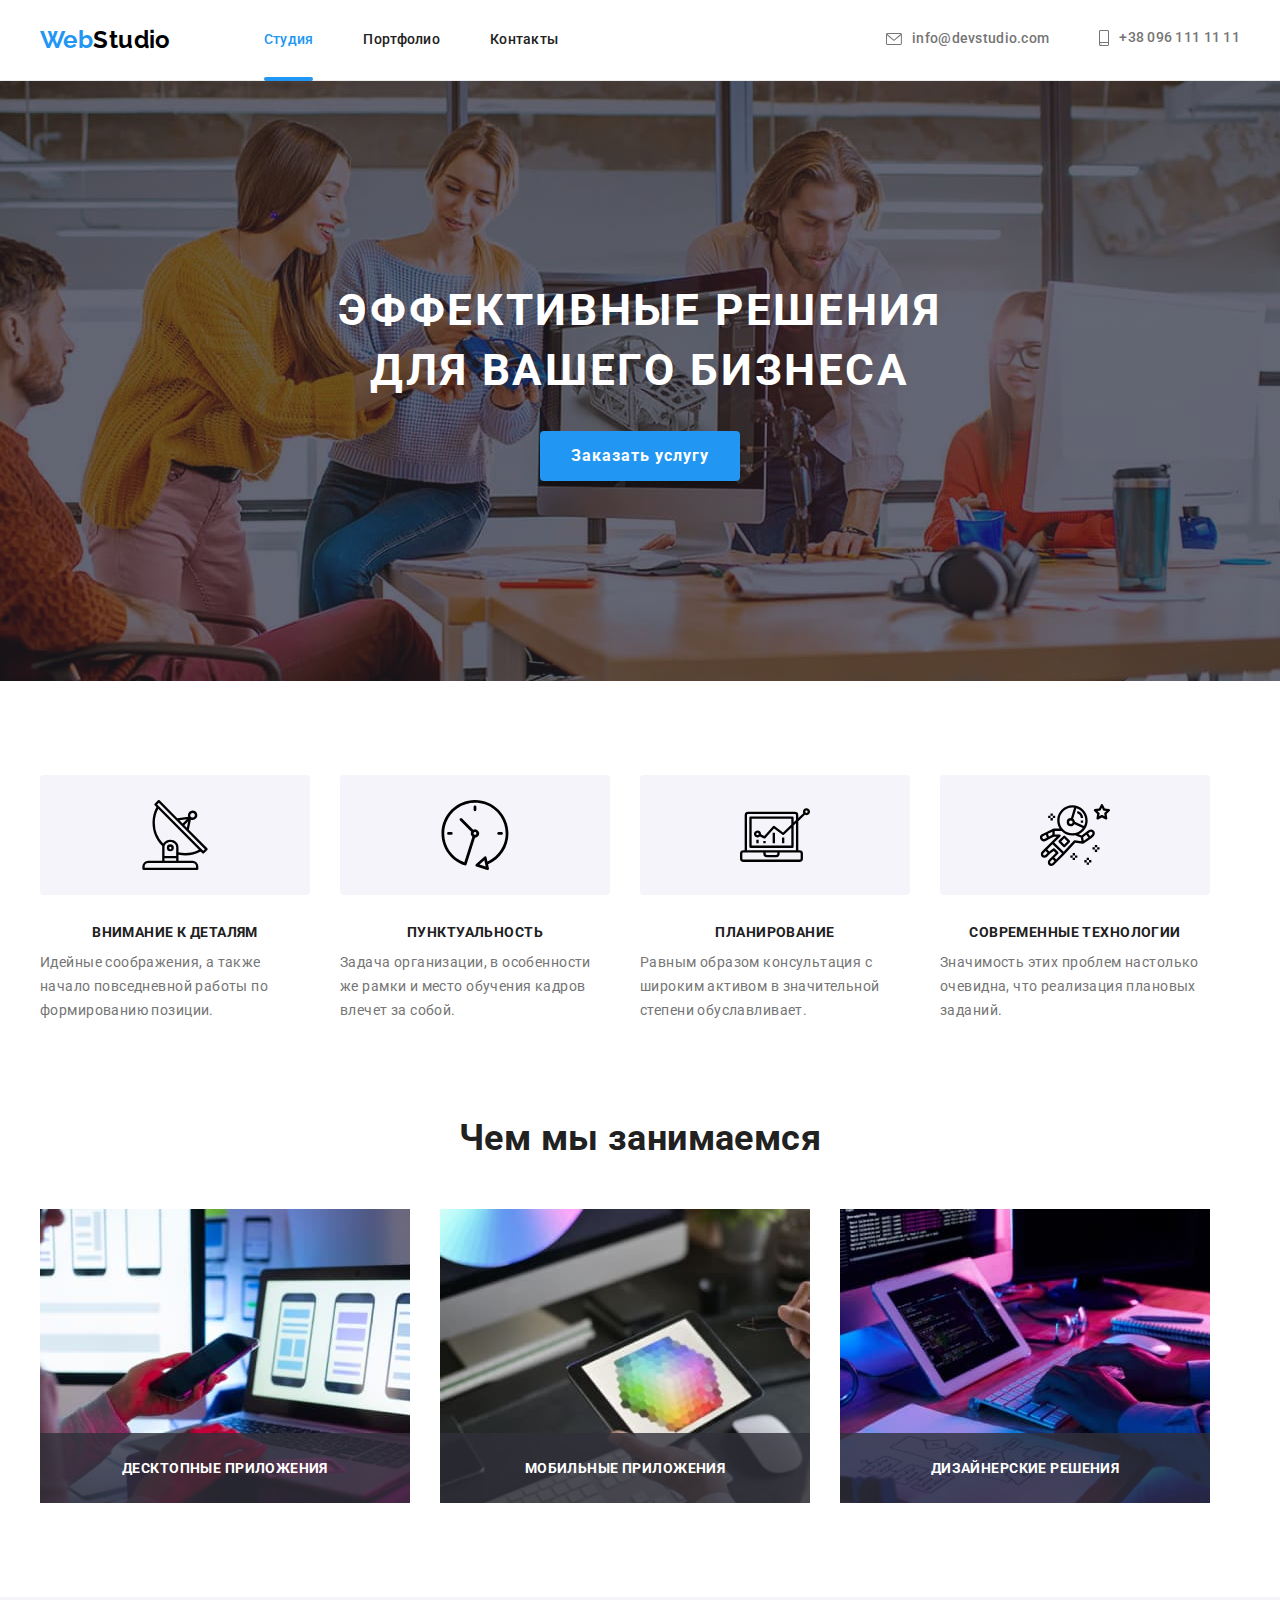
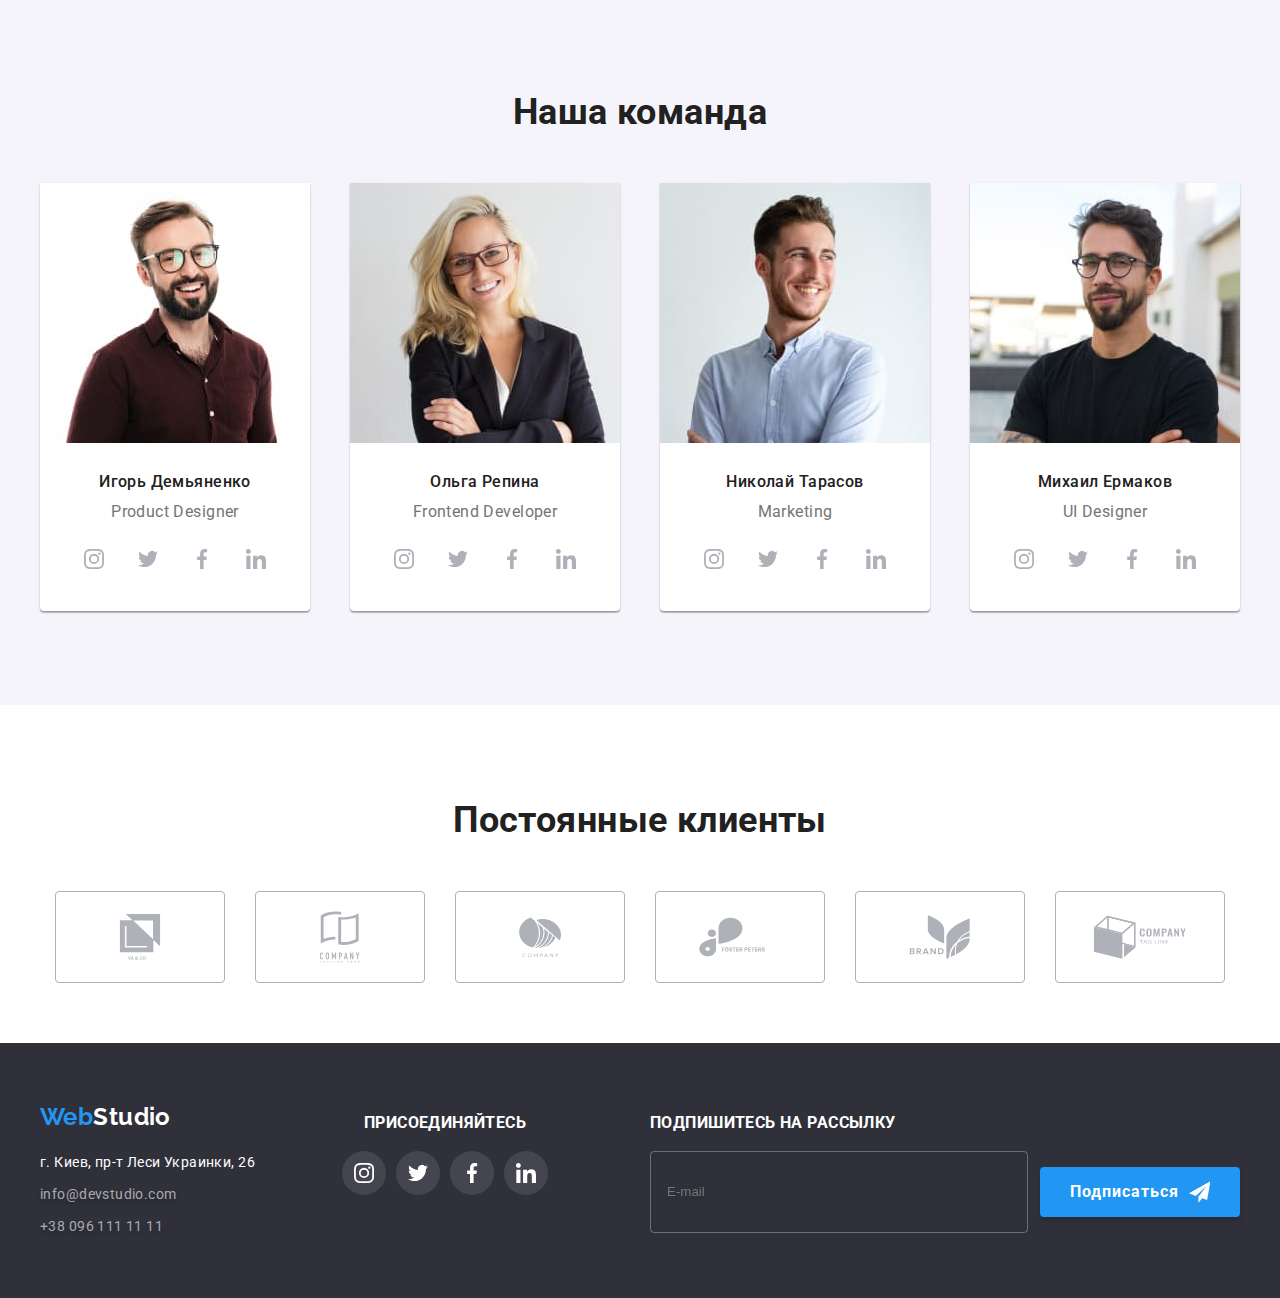
==== commit 3626742a: "Подключил все картинки для Студии" ====
--- a/index.html
+++ b/index.html
@@ -212,7 +212,39 @@
           <ul class="our-team">
             <li class="our-team__item">
               <article class="workers">
-                <img class="workers__photo" src="images/team1.jpg" alt="Product Designer" />
+                <picture>
+                  <source
+                    media="(max-width: 767px)"
+                    srcset="
+                      ../images/mobile_jpg_optim/worker1-480.jpg    450w,
+                      ../images/mobile_jpg_optim/worker1-480_x2.jpg 900w
+                    "
+                    sizes="450px"
+                  />
+                  <source
+                    media="(min-width: 768px) and (max-width: 1199px)"
+                    srcset="
+                      ../images/tablet_jpg_optim/worker1-768.jpg    354w,
+                      ../images/tablet_jpg_optim/worker1-768_x2.jpg 708w
+                    "
+                    sizes="354px"
+                  />
+                  <source
+                    media="(min-width: 1200px)"
+                    srcset="
+                      ../images/desktop_jpg_optim/worker1-1200.jpg    370w,
+                      ../images/desktop_jpg_optim/worker1-1200_x2.jpg 740w
+                    "
+                    sizes="370px"
+                  />
+                  <img
+                    class="workers__photo"
+                    src="images/team1.jpg"
+                    alt="Product Designer"
+                    min-width="270"
+                  />
+                </picture>
+
                 <h3 class="workers__title">Игорь Демьяненко</h3>
                 <p class="workers__text" lang="en">Product Designer</p>
                 <ul class="colladge">
@@ -249,7 +281,39 @@
             </li>
             <li class="our-team__item">
               <article class="workers">
-                <img class="workers__photo" src="images/team2.jpg" alt="Frontend Developer" />
+                <picture>
+                  <source
+                    media="(max-width: 767px)"
+                    srcset="
+                      ../images/mobile_jpg_optim/worker2-480.jpg    450w,
+                      ../images/mobile_jpg_optim/worker2-480_x2.jpg 900w
+                    "
+                    sizes="450px"
+                  />
+                  <source
+                    media="(min-width: 768px) and (max-width: 1199px)"
+                    srcset="
+                      ../images/tablet_jpg_optim/worker2-768.jpg    354w,
+                      ../images/tablet_jpg_optim/worker2-768_x2.jpg 708w
+                    "
+                    sizes="354px"
+                  />
+                  <source
+                    media="(min-width: 1200px)"
+                    srcset="
+                      ../images/desktop_jpg_optim/worker2-1200.jpg    370w,
+                      ../images/desktop_jpg_optim/worker2-1200_x2.jpg 740w
+                    "
+                    sizes="370px"
+                  />
+                  <img
+                    class="workers__photo"
+                    src="images/team2.jpg"
+                    alt="Frontend Developer"
+                    min-width="270"
+                  />
+                </picture>
+
                 <h3 class="workers__title">Ольга Репина</h3>
                 <p class="workers__text" lang="en">Frontend Developer</p>
                 <ul class="colladge">
@@ -286,12 +350,39 @@
             </li>
             <li class="our-team__item">
               <article class="workers">
-                <img
-                  class="workers__photo"
-                  srcset="./images/"
-                  src="images/team3.jpg"
-                  alt="Marketing"
-                />
+                <picture>
+                  <source
+                    media="(max-width: 767px)"
+                    srcset="
+                      ../images/mobile_jpg_optim/worker3-480.jpg    450w,
+                      ../images/mobile_jpg_optim/worker3-480_x2.jpg 900w
+                    "
+                    sizes="450px"
+                  />
+                  <source
+                    media="(min-width: 768px) and (max-width: 1199px)"
+                    srcset="
+                      ../images/tablet_jpg_optim/worker3-768.jpg    354w,
+                      ../images/tablet_jpg_optim/worker3-768_x2.jpg 708w
+                    "
+                    sizes="354px"
+                  />
+                  <source
+                    media="(min-width: 1200px)"
+                    srcset="
+                      ../images/desktop_jpg_optim/worker3-1200.jpg    370w,
+                      ../images/desktop_jpg_optim/worker3-1200_x2.jpg 740w
+                    "
+                    sizes="370px"
+                  />
+                  <img
+                    class="workers__photo"
+                    src="images/team3.jpg"
+                    alt="Marketing"
+                    min-width="270"
+                  />
+                </picture>
+
                 <h3 class="workers__title">Николай Тарасов</h3>
                 <p class="workers__text" lang="en">Marketing</p>
                 <ul class="colladge">
@@ -328,7 +419,39 @@
             </li>
             <li class="our-team__item">
               <article class="workers">
-                <img class="workers__photo" src="images/team4.jpg" alt="UI Designer" />
+                <picture>
+                  <source
+                    media="(max-width: 767px)"
+                    srcset="
+                      ../images/mobile_jpg_optim/worker4-480.jpg    450w,
+                      ../images/mobile_jpg_optim/worker4-480_x2.jpg 900w
+                    "
+                    sizes="450px"
+                  />
+                  <source
+                    media="(min-width: 768px) and (max-width: 1199px)"
+                    srcset="
+                      ../images/tablet_jpg_optim/worker4-768.jpg    354w,
+                      ../images/tablet_jpg_optim/worker4-768_x2.jpg 708w
+                    "
+                    sizes="354px"
+                  />
+                  <source
+                    media="(min-width: 1200px)"
+                    srcset="
+                      ../images/desktop_jpg_optim/worker4-1200.jpg    370w,
+                      ../images/desktop_jpg_optim/worker4-1200_x2.jpg 740w
+                    "
+                    sizes="370px"
+                  />
+                  <img
+                    class="workers__photo"
+                    src="images/team4.jpg"
+                    alt="UI Designer"
+                    min-width="270"
+                  />
+                </picture>
+
                 <h3 class="workers__title">Михаил Ермаков</h3>
                 <p class="workers__text" lang="en">UI Designer</p>
                 <ul class="colladge">
--- a/css/main.min.css
+++ b/css/main.min.css
@@ -1,2 +1,2 @@
-body{margin:auto;background-color:#fff;color:#757575;font-family:Roboto,sans-serif;font-size:14px;font-weight:400;letter-spacing:.03em}body.modal-open{overflow:hidden}h1,h2,h3,h4,h5,h6,p,ul{margin-top:0;margin-bottom:0}ul{padding:0;list-style:none}@media screen and (min-width: 50px){.container{width:480px;margin:0 auto;padding-left:15px;padding-right:15px}}@media screen and (min-width: 768px){.container{width:768px}}@media screen and (min-width: 1200px){.container{width:1200px}}.button{text-align:center;color:#fff;background-color:#2196f3;-webkit-box-shadow:0px 4px 4px rgba(0,0,0,0.15);box-shadow:0px 4px 4px rgba(0,0,0,0.15);font-family:Roboto,sans-serif;font-weight:700;font-size:16px;line-height:1.87;letter-spacing:0.06em;cursor:pointer;border:none;border-radius:4px;padding:10px 30px;margin:0 auto;width:200px;height:50px;-webkit-transition:color 250ms cubic-bezier(0.4, 0, 0.2, 1),background-color 250ms cubic-bezier(0.4, 0, 0.2, 1);transition:color 250ms cubic-bezier(0.4, 0, 0.2, 1),background-color 250ms cubic-bezier(0.4, 0, 0.2, 1)}.button:hover,.button:focus{color:#2196f3;background-color:#fff}.logo{color:#000;font-family:Raleway, sans-serif;font-weight:700;font-size:26px;line-height:1.2;text-decoration:none}@media screen and (min-width: 50px){.section{margin:auto;color:var(--primary-text-color);line-height:1.71}}@media screen and (min-width: 1200px){.section{margin-bottom:94px}}.section--team{background-color:#f5f4fa}@media screen and (min-width: 1200px){.section--team{margin-bottom:0}}@media screen and (min-width: 1200px){.section--clients{margin-bottom:0}}@media screen and (min-width: 50px){.section__title{color:#212121;font-weight:700;font-size:28px;line-height:1.17;text-align:center}}@media screen and (min-width: 1200px){.section__title{font-size:36px;margin-bottom:50px}}.section__title--hide{display:none}@media screen and (min-width: 50px){.section__title--team{padding-top:60px;margin-bottom:30px}}@media screen and (min-width: 1200px){.section__title--team{padding-top:94px;margin-bottom:50px}}.section--portfolio{margin-bottom:0}@media screen and (min-width: 50px){.section--hide{display:none}}@media screen and (min-width: 768px){.section--hide{display:none}}@media screen and (min-width: 1200px){.section--hide{display:-webkit-box;display:-ms-flexbox;display:flex}}.header{border-bottom:1px solid #ececec}.header .container{position:relative}@media screen and (min-width: 50px){.header .container{display:-webkit-box;display:-ms-flexbox;display:flex}}@media screen and (min-width: 768px){.header .container{-webkit-box-align:center;-ms-flex-align:center;align-items:center;-webkit-box-pack:start;-ms-flex-pack:start;justify-content:flex-start}}@media screen and (min-width: 50px){.logo{font-size:24px;line-height:1.16}}.logo__accent{color:#2196f3}@media screen and (min-width: 50px){.logo__head{padding-top:16px}}@media screen and (min-width: 768px){.logo__head{padding-top:0}}@media screen and (min-width: 50px){.site-nav{display:none}}@media screen and (min-width: 768px){.site-nav{display:-webkit-box;display:-ms-flexbox;display:flex;margin-left:88px}}@media screen and (min-width: 1200px){.site-nav{margin-left:93px}}.site-nav__item{position:relative}.site-nav__item:not(:last-child){margin-right:50px}.site-nav__link{display:block;padding-top:32px;padding-bottom:32px;color:#212121;font-weight:500;line-height:1.14;letter-spacing:0.02em;text-decoration:none}.site-nav__link:hover,.site-nav__link:focus{color:#2196f3}.site-nav__link--current{color:#2196f3}.site-nav__link--current::after{content:'';position:absolute;width:100%;height:4px;left:0;bottom:-1px;background-color:#2196f3;border-radius:2px}.contact-nav__link{display:-webkit-inline-box;display:-ms-inline-flexbox;display:inline-flex;-webkit-box-align:center;-ms-flex-align:center;align-items:center;color:#757575;font-weight:500;line-height:1.14;letter-spacing:0.02em;text-decoration:none;-webkit-transition:color 250ms cubic-bezier(0.4, 0, 0.2, 1);transition:color 250ms cubic-bezier(0.4, 0, 0.2, 1)}.contact-nav__link:hover,.contact-nav__link:focus{color:#2196f3}.contact-nav__link:hover .contact-nav__icon--mail,.contact-nav__link:focus .contact-nav__icon--mail{fill:#2196f3}.contact-nav__link:hover .contact-nav__icon--tel,.contact-nav__link:focus .contact-nav__icon--tel{fill:#2196f3}.contact-nav__icon{margin-right:10px;fill:#757575;-webkit-transition:fill 250ms cubic-bezier(0.4, 0, 0.2, 1);transition:fill 250ms cubic-bezier(0.4, 0, 0.2, 1)}.contact-nav__icon--mail{width:16px;height:12px}.contact-nav__icon--tel{width:10px;height:16px}@media screen and (min-width: 50px){.contact-nav{display:none}}@media screen and (min-width: 768px){.contact-nav{display:-webkit-box;display:-ms-flexbox;display:flex;-webkit-box-orient:vertical;-webkit-box-direction:normal;-ms-flex-direction:column;flex-direction:column;margin-left:auto}.contact-nav__item:last-child{margin-left:0}.contact-nav__item+.contact-nav__item{margin-top:10px}}@media screen and (min-width: 1200px){.contact-nav{-webkit-box-orient:horizontal;-webkit-box-direction:normal;-ms-flex-direction:row;flex-direction:row;margin-left:auto;-webkit-box-align:center;-ms-flex-align:center;align-items:center}.contact-nav__item:last-child{margin-left:50px}.contact-nav__item+.contact-nav__item{margin-top:0}}.menu{display:none;position:absolute;top:0;left:0;width:100vw;height:100%;background:#fff;z-index:49}.menu.is-open{display:block}.menu a{text-decoration:none}.menu__container{padding-left:40px;padding-right:40px}@media screen and (min-width: 50px){.menu__button{display:-webkit-inline-box;display:-ms-inline-flexbox;display:inline-flex;padding-top:10px;padding-bottom:10px;margin-left:auto;border:none;background:transparent;z-index:99}}@media screen and (min-width: 768px){.menu__button{display:none}}.menu__button .menu__icon-close{display:none}.menu__button.is-open .menu__icon-close{display:block}.menu__button.is-open .menu__icon-burger{display:none}.menu-nav{padding-top:48px;margin-bottom:302px}.menu-nav__item{margin-bottom:32px}.menu-nav__item:last-child{margin-bottom:0}.menu-nav__link{font-weight:500;font-size:40px;line-height:1.17;letter-spacing:0.02em;color:#000}.menu-nav__link:hover,.menu-nav__link:focus{color:#2196f3}.menu-contact{margin-bottom:64px}.menu-contact__tel{font-weight:500;font-size:34px;line-height:1.17;letter-spacing:0.02em;color:#2196f3}.menu-contact__mail{font-weight:500;font-size:24px;line-height:1.16;letter-spacing:0.02em;color:#757575}.menu-contact__item+.menu-contact__item{margin-top:32px}.menu-social{display:-webkit-box;display:-ms-flexbox;display:flex;padding-bottom:48px}.menu-social__item{margin-right:10px}.menu-social__link{font-size:18px;line-height:1.22;letter-spacing:0.02em;color:#2196f3}.menu-social__decor{color:rgba(33,33,33,0.2);padding-left:10px}@media screen and (min-width: 50px){.hero{margin:auto;max-width:480px;height:400px;text-align:center;background-image:-webkit-gradient(linear, left top, right top, from(rgba(47,48,58,0.4)), to(rgba(47,48,58,0.4))),url(../images/mobile_jpg_optim/Header-480.jpg);background-image:linear-gradient(to right, rgba(47,48,58,0.4), rgba(47,48,58,0.4)),url(../images/mobile_jpg_optim/Header-480.jpg);background-size:cover;background-position:center;background-repeat:no-repeat;margin-bottom:60px}}@media screen and (min-width: 50px) and (min-device-pixel-ratio: 2), screen and (min-width: 50px) and (-webkit-min-device-pixel-ratio: 2), screen and (min-width: 50px) and (min-resolution: 192dpi), screen and (min-width: 50px) and (min-resolution: 2dppx){.hero{background-image:-webkit-gradient(linear, left top, right top, from(rgba(47,48,58,0.4)), to(rgba(47,48,58,0.4))),url(../images/mobile_jpg_optim/Header-480_x2.jpg);background-image:linear-gradient(to right, rgba(47,48,58,0.4), rgba(47,48,58,0.4)),url(../images/mobile_jpg_optim/Header-480_x2.jpg)}}@media screen and (min-width: 768px){.hero{max-width:768px;background-image:-webkit-gradient(linear, left top, right top, from(rgba(47,48,58,0.4)), to(rgba(47,48,58,0.4))),url(../images/tablet_jpg_optim/Header-768.jpg);background-image:linear-gradient(to right, rgba(47,48,58,0.4), rgba(47,48,58,0.4)),url(../images/tablet_jpg_optim/Header-768.jpg)}}@media screen and (min-width: 768px) and (min-device-pixel-ratio: 2), screen and (min-width: 768px) and (-webkit-min-device-pixel-ratio: 2), screen and (min-width: 768px) and (min-resolution: 192dpi), screen and (min-width: 768px) and (min-resolution: 2dppx){.hero{background-image:-webkit-gradient(linear, left top, right top, from(rgba(47,48,58,0.4)), to(rgba(47,48,58,0.4))),url(../images/tablet_jpg_optim/Header-768_x2.jpg);background-image:linear-gradient(to right, rgba(47,48,58,0.4), rgba(47,48,58,0.4)),url(../images/tablet_jpg_optim/Header-768_x2.jpg)}}@media screen and (min-width: 1200px){.hero{background-color:#2f303a;text-align:center;margin-bottom:94px;max-width:1600px;height:600px;margin-bottom:94px;background-image:-webkit-gradient(linear, left top, right top, from(rgba(47,48,58,0.4)), to(rgba(47,48,58,0.4))),url(../images/hero.jpg);background-image:linear-gradient(to right, rgba(47,48,58,0.4), rgba(47,48,58,0.4)),url(../images/hero.jpg)}}@media screen and (min-width: 1200px) and (min-device-pixel-ratio: 2), screen and (min-width: 1200px) and (-webkit-min-device-pixel-ratio: 2), screen and (min-width: 1200px) and (min-resolution: 192dpi), screen and (min-width: 1200px) and (min-resolution: 2dppx){.hero{background-image:-webkit-gradient(linear, left top, right top, from(rgba(47,48,58,0.4)), to(rgba(47,48,58,0.4))),url(../images/desktop_jpg_optim/header-1200_x2.jpg);background-image:linear-gradient(to right, rgba(47,48,58,0.4), rgba(47,48,58,0.4)),url(../images/desktop_jpg_optim/header-1200_x2.jpg)}}@media screen and (min-width: 50px){.hero__title{font-size:26px;line-height:1.62;text-align:center;letter-spacing:0.06em;text-transform:uppercase;color:#fff;padding-top:118px;margin-bottom:30px}}@media screen and (min-width: 1200px){.hero__title{font-size:44px;line-height:1.36;padding-top:200px}}@media screen and (min-width: 50px){.features{display:-webkit-box;display:-ms-flexbox;display:flex;-webkit-box-orient:vertical;-webkit-box-direction:normal;-ms-flex-direction:column;flex-direction:column}}@media screen and (min-width: 768px){.features{-webkit-box-orient:horizontal;-webkit-box-direction:normal;-ms-flex-direction:row;flex-direction:row;-ms-flex-wrap:wrap;flex-wrap:wrap;-webkit-box-pack:justify;-ms-flex-pack:justify;justify-content:space-between}}@media screen and (min-width: 1200px){.features{-ms-flex-wrap:nowrap;flex-wrap:nowrap;width:calc((100% - 90px) / 4);color:#757575}}@media screen and (min-width: 50px){.features__item{display:-webkit-box;display:-ms-flexbox;display:flex;-webkit-box-orient:vertical;-webkit-box-direction:normal;-ms-flex-direction:column;flex-direction:column;margin-bottom:30px}.features__item:last-child{margin-bottom:60px}}@media screen and (min-width: 768px){.features__item{-webkit-box-align:center;-ms-flex-align:center;align-items:center;max-width:354px}}@media screen and (min-width: 1200px){.features__item{max-width:270px;margin-bottom:0}.features__item:not(:last-child){margin-right:30px}.features__item:last-child{margin-bottom:0}}.features__title{color:#212121;font-size:14px;line-height:1.14;font-weight:700;text-transform:uppercase;text-align:center;margin-bottom:10px}@media screen and (min-width: 50px){.features__wrap{display:-webkit-box;display:-ms-flexbox;display:flex;-webkit-box-orient:vertical;-webkit-box-direction:normal;-ms-flex-direction:column;flex-direction:column;-webkit-box-align:center;-ms-flex-align:center;align-items:center;background:#f5f4fa;border-radius:4px;margin-bottom:30px;max-width:450px}}@media screen and (min-width: 768px){.features__wrap{max-width:354px}}@media screen and (min-width: 1200px){.features__wrap{display:-webkit-inline-box;display:-ms-inline-flexbox;display:inline-flex;max-width:270px}}@media screen and (min-width: 50px){.features__icon{width:70px;height:70px;margin:25px 190px}}@media screen and (min-width: 1200px){.features__icon{margin:25px 100px}}.our-work{display:-webkit-box;display:-ms-flexbox;display:flex}.our-work__item{position:relative;display:-webkit-inline-box;display:-ms-inline-flexbox;display:inline-flex}.our-work__item:not(:last-child){margin-right:30px}.description{position:absolute;width:100%;height:70px;left:0;bottom:0;background:rgba(47,48,58,0.8)}.description__text{padding:27px 82px;font-weight:700;line-height:16px;text-align:center;text-transform:uppercase;color:#fff}@media screen and (min-width: 50px){.our-team{font-size:16px;line-height:19px;display:-webkit-box;display:-ms-flexbox;display:flex;-webkit-box-orient:vertical;-webkit-box-direction:normal;-ms-flex-direction:column;flex-direction:column;color:#757575;padding-bottom:60px}}@media screen and (min-width: 768px){.our-team{-webkit-box-orient:horizontal;-webkit-box-direction:normal;-ms-flex-direction:row;flex-direction:row;-ms-flex-wrap:wrap;flex-wrap:wrap;-webkit-box-pack:justify;-ms-flex-pack:justify;justify-content:space-between}}@media screen and (min-width: 1200px){.our-team{-ms-flex-wrap:nowrap;flex-wrap:nowrap;padding-bottom:94px}}@media screen and (min-width: 50px){.our-team__item{background:#fff;-webkit-box-shadow:0px 1px 3px rgba(0,0,0,0.12),0px 1px 1px rgba(0,0,0,0.14),0px 2px 1px rgba(0,0,0,0.2);box-shadow:0px 1px 3px rgba(0,0,0,0.12),0px 1px 1px rgba(0,0,0,0.14),0px 2px 1px rgba(0,0,0,0.2);border-radius:0px 0px 4px 4px}.our-team__item:not(:last-child){margin-bottom:30px}}@media screen and (min-width: 768px){.our-team__item:not(:last-child){margin-bottom:0px}.our-team__item:nth-child(-n+2){margin-bottom:30px}}@media screen and (min-width: 1200px){.our-team__item:not(:last-child){margin-right:30px;margin-bottom:0}}.workers__title{text-align:center;color:#212121;font-weight:500;font-size:16px;line-height:18.75px;margin-bottom:10px}@media screen and (min-width: 50px){.workers__photo{max-width:450px;display:block;margin-bottom:30px}}@media screen and (min-width: 768px){.workers__photo{max-width:354px}}@media screen and (min-width: 1200px){.workers__photo{max-width:270px}}.workers__text{text-align:center;margin-bottom:16px}.colladge{display:-webkit-box;display:-ms-flexbox;display:flex;-webkit-box-pack:center;-ms-flex-pack:center;justify-content:center;padding-bottom:30px}.colladge__link{display:-webkit-inline-box;display:-ms-inline-flexbox;display:inline-flex;width:44px;height:44px;background-size:contain;border-radius:50%;background-color:#fff;-webkit-transition:background-color 250ms cubic-bezier(0.4, 0, 0.2, 1);transition:background-color 250ms cubic-bezier(0.4, 0, 0.2, 1)}.colladge__link:hover,.colladge__link:focus{background-color:#2196f3}.colladge__link:hover .colladge__icon,.colladge__link:focus .colladge__icon{fill:#fff}.colladge__icon{width:20px;height:20px;margin:12px;fill:#afb1b8;-webkit-transition:fill 250ms cubic-bezier(0.4, 0, 0.2, 1);transition:fill 250ms cubic-bezier(0.4, 0, 0.2, 1)}.colladge__item:not(:last-child){margin-right:10px}@media screen and (min-width: 50px){.client-list{display:-webkit-box;display:-ms-flexbox;display:flex;-ms-flex-wrap:wrap;flex-wrap:wrap;-webkit-box-pack:justify;-ms-flex-pack:justify;justify-content:space-between}.client-list__item{margin-bottom:30px}.client-list__item:nth-last-child(-n+2){margin-bottom:60px}}@media screen and (min-width: 768px){.client-list{-webkit-box-pack:center;-ms-flex-pack:center;justify-content:center}.client-list__item{margin-right:30px}.client-list__item:nth-last-child(3n+1){margin-right:0}}@media screen and (min-width: 1200px){.client-list{-webkit-box-orient:horizontal;-webkit-box-direction:normal;-ms-flex-direction:row;flex-direction:row;-webkit-box-pack:center;-ms-flex-pack:center;justify-content:center}.client-list__item:not(:last-child){margin-right:30px}}.client-list__link{display:block;width:170px;height:92px;border:1px solid;color:#afb1b8;-webkit-box-sizing:border-box;box-sizing:border-box;border-radius:4px;-webkit-transition:color 250ms cubic-bezier(0.4, 0, 0.2, 1);transition:color 250ms cubic-bezier(0.4, 0, 0.2, 1)}@media screen and (min-width: 50px){.client-list__link{position:relative;min-width:210px}}@media screen and (min-width: 768px){.client-list__link{min-width:226px}}@media screen and (min-width: 1200px){.client-list__link{min-width:170px}}.client-list__link:hover,.client-list__link:focus{color:#2196f3}.client-list__link:hover .client-list__icon--corp1,.client-list__link:focus .client-list__icon--corp1,.client-list__link:hover .client-list__icon--corp2,.client-list__link:focus .client-list__icon--corp2,.client-list__link:hover .client-list__icon--corp3,.client-list__link:focus .client-list__icon--corp3,.client-list__link:hover .client-list__icon--corp4,.client-list__link:focus .client-list__icon--corp4,.client-list__link:hover .client-list__icon--corp5,.client-list__link:focus .client-list__icon--corp5,.client-list__link:hover .client-list__icon--corp6,.client-list__link:focus .client-list__icon--corp6{fill:#2196f3}.client-list__icon{fill:#afb1b8;-webkit-transition:fill 250ms cubic-bezier(0.4, 0, 0.2, 1);transition:fill 250ms cubic-bezier(0.4, 0, 0.2, 1)}.client-list__icon--corp1{content:'';position:absolute;top:50%;left:50%;-webkit-transform:translate(-50%, -50%);transform:translate(-50%, -50%);width:41px;height:46.7px}.client-list__icon--corp2{content:'';position:absolute;top:50%;left:50%;-webkit-transform:translate(-50%, -50%);transform:translate(-50%, -50%);width:40px;height:52px}.client-list__icon--corp3{content:'';position:absolute;top:50%;left:50%;-webkit-transform:translate(-50%, -50%);transform:translate(-50%, -50%);width:43px;height:41px}.client-list__icon--corp4{content:'';position:absolute;top:50%;left:50%;-webkit-transform:translate(-50%, -50%);transform:translate(-50%, -50%);width:84px;height:40px}.client-list__icon--corp5{content:'';position:absolute;top:50%;left:50%;-webkit-transform:translate(-50%, -50%);transform:translate(-50%, -50%);width:62px;height:45px}.client-list__icon--corp6{content:'';position:absolute;top:50%;left:50%;-webkit-transform:translate(-50%, -50%);transform:translate(-50%, -50%);width:94px;height:44px}.footer{background-color:#2f303a}@media screen and (min-width: 50px){.footer .container{display:-webkit-box;display:-ms-flexbox;display:flex;-webkit-box-orient:vertical;-webkit-box-direction:normal;-ms-flex-direction:column;flex-direction:column;-webkit-box-pack:center;-ms-flex-pack:center;justify-content:center}}@media screen and (min-width: 768px){.footer .container{-webkit-box-orient:horizontal;-webkit-box-direction:normal;-ms-flex-direction:row;flex-direction:row}.footer .container:last-child{-ms-flex-wrap:wrap;flex-wrap:wrap;-webkit-box-pack:justify;-ms-flex-pack:justify;justify-content:space-between}}@media screen and (min-width: 1200px){.footer .container{-webkit-box-orient:horizontal;-webkit-box-direction:normal;-ms-flex-direction:row;flex-direction:row}}@media screen and (min-width: 50px){.connection{display:-webkit-box;display:-ms-flexbox;display:flex;-webkit-box-orient:vertical;-webkit-box-direction:normal;-ms-flex-direction:column;flex-direction:column;-webkit-box-align:center;-ms-flex-align:center;align-items:center}}@media screen and (min-width: 768px){.connection{padding-left:61px}}@media screen and (min-width: 1200px){.connection{display:inline-block;padding-left:0}}.logo__foot{color:#fff;display:inline-block;padding-top:60px;margin-bottom:20px}@media screen and (min-width: 50px){.address{display:-webkit-box;display:-ms-flexbox;display:flex;-webkit-box-orient:vertical;-webkit-box-direction:normal;-ms-flex-direction:column;flex-direction:column;-webkit-box-align:center;-ms-flex-align:center;align-items:center;font-style:normal;padding-bottom:60px}}@media screen and (min-width: 1200px){.address{display:-webkit-box;display:-ms-flexbox;display:flex;-webkit-box-orient:vertical;-webkit-box-direction:normal;-ms-flex-direction:column;flex-direction:column;-webkit-box-align:start;-ms-flex-align:start;align-items:flex-start;font-style:normal;padding-bottom:60px}}.address__link{color:#fff;font-style:inherit;line-height:1.71;text-decoration:none}.address__link:hover,.address__link:focus{color:#fff}.address__link--opacity{color:rgba(255,255,255,0.6);line-height:1.71;text-decoration:none;text-shadow:0px 4px 4px rgba(0,0,0,0.25)}.address__item:not(:last-child){margin-bottom:8px}@media screen and (min-width: 50px){.join-us{display:-webkit-box;display:-ms-flexbox;display:flex;-webkit-box-orient:vertical;-webkit-box-direction:normal;-ms-flex-direction:column;flex-direction:column;-webkit-box-align:center;-ms-flex-align:center;align-items:center;padding:0;margin-bottom:60px}}@media screen and (min-width: 768px){.join-us{padding-top:65px;padding-right:74px;margin-bottom:0}}@media screen and (min-width: 1200px){.join-us{padding:72px 0 100px 78px}}.join-us__title{font-weight:700;line-height:16px;text-transform:uppercase;color:#fff;margin-bottom:20px}.colladge-join{display:-webkit-box;display:-ms-flexbox;display:flex}.colladge-join__item:not(:last-child){margin-right:10px}.colladge-join__link{display:-webkit-box;display:-ms-flexbox;display:flex;border-radius:50%;background-color:rgba(255,255,255,0.1);-webkit-transition:background-color 250ms cubic-bezier(0.4, 0, 0.2, 1);transition:background-color 250ms cubic-bezier(0.4, 0, 0.2, 1)}.colladge-join__link:hover,.colladge-join__link:focus{background-color:#2196f3}.colladge-join__icon{width:20px;height:20px;margin:12px;fill:#fff}.subscribe{display:-webkit-box;display:-ms-flexbox;display:flex;-webkit-box-orient:vertical;-webkit-box-direction:normal;-ms-flex-direction:column;flex-direction:column;font-weight:700;line-height:16px;text-transform:uppercase;color:#fff;padding-top:72px;padding-left:93px}@media screen and (min-width: 50px){.subscribe{display:-webkit-box;display:-ms-flexbox;display:flex;-webkit-box-orient:vertical;-webkit-box-direction:normal;-ms-flex-direction:column;flex-direction:column;-webkit-box-align:center;-ms-flex-align:center;align-items:center;padding:0}}@media screen and (min-width: 768px){.subscribe{padding-left:151px}}@media screen and (min-width: 1200px){.subscribe{display:-webkit-inline-box;display:-ms-inline-flexbox;display:inline-flex;padding-top:72px;padding-left:0;margin-left:93px;-webkit-box-align:start;-ms-flex-align:start;align-items:flex-start}}.subscribe__title{margin-bottom:20px}@media screen and (min-width: 50px){.subscribe__field{display:-webkit-box;display:-ms-flexbox;display:flex;-webkit-box-orient:vertical;-webkit-box-direction:normal;-ms-flex-direction:column;flex-direction:column;-webkit-box-align:center;-ms-flex-align:center;align-items:center;margin-bottom:60px;min-width:100%}}@media screen and (min-width: 1200px){.subscribe__field{display:-webkit-inline-box;display:-ms-inline-flexbox;display:inline-flex;-webkit-box-orient:horizontal;-webkit-box-direction:normal;-ms-flex-direction:row;flex-direction:row}}.subscribe__field::-webkit-input-placeholder{font-size:16px;line-height:1.25;display:-webkit-box;display:flex;-webkit-box-align:center;align-items:center;color:rgba(255,255,255,0.6)}.subscribe__field:-ms-input-placeholder{font-size:16px;line-height:1.25;display:-ms-flexbox;display:flex;-ms-flex-align:center;align-items:center;color:rgba(255,255,255,0.6)}.subscribe__field::-ms-input-placeholder{font-size:16px;line-height:1.25;display:-ms-flexbox;display:flex;-ms-flex-align:center;align-items:center;color:rgba(255,255,255,0.6)}.subscribe__field::placeholder{font-size:16px;line-height:1.25;display:-webkit-box;display:-ms-flexbox;display:flex;-webkit-box-align:center;-ms-flex-align:center;align-items:center;color:rgba(255,255,255,0.6)}@media screen and (min-width: 50px){.subscribe__label{margin-bottom:20px}}@media screen and (min-width: 1200px){.subscribe__label{margin-bottom:0;margin-right:12px}}@media screen and (min-width: 50px){.subscribe__button{margin:auto}}@media screen and (min-width: 1200px){.subscribe__button__label+.subscribe__button__button{margin-left:12px}}.subscribe__input{height:50px;padding-top:15px;padding-bottom:15px;padding-left:16px;border:1px solid rgba(255,255,255,0.3);-webkit-filter:drop-shadow(0px 4px 4px rgba(0,0,0,0.15));filter:drop-shadow(0px 4px 4px rgba(0,0,0,0.15));border-radius:4px;background:transparent;color:#fff;outline:none}@media screen and (min-width: 50px){.subscribe__input{min-width:450px}}@media screen and (min-width: 1200px){.subscribe__input{min-width:358px}}.subscribe__input:focus{border-color:#2196f3;-webkit-transition:border-color 250ms cubic-bezier(0.4, 0, 0.2, 1);transition:border-color 250ms cubic-bezier(0.4, 0, 0.2, 1)}.subscribe__button:hover .subscribe__icon,.subscribe__button:focus .subscribe__icon{fill:#2196f3}.subscribe__button--text{display:-webkit-box;display:-ms-flexbox;display:flex;-webkit-box-pack:center;-ms-flex-pack:center;justify-content:center;-webkit-box-align:center;-ms-flex-align:center;align-items:center}.subscribe__icon{width:24px;height:24px;fill:#fff;margin-left:10px;-webkit-transition:fill 250ms cubic-bezier(0.4, 0, 0.2, 1);transition:fill 250ms cubic-bezier(0.4, 0, 0.2, 1)}@media screen and (min-width: 50px){.filter{display:-webkit-box;display:-ms-flexbox;display:flex;-ms-flex-wrap:wrap;flex-wrap:wrap;-webkit-box-pack:start;-ms-flex-pack:start;justify-content:flex-start;padding-top:60px;margin-bottom:40px}.filter__item:not(:last-child){margin-right:8px}.filter__item:nth-child(-n+3){margin-bottom:15px}}@media screen and (min-width: 768px){.filter{-webkit-box-pack:center;-ms-flex-pack:center;justify-content:center;margin-bottom:30px}.filter__item:nth-child(-n+3){margin-bottom:0}}@media screen and (min-width: 1200px){.filter{padding-top:94px;margin-bottom:50px}}.filter__button{padding:6px 22px;text-align:center;color:#212121;background-color:#f5f4fa;font-family:Roboto,sans-serif;font-weight:500;font-size:16px;line-height:1.62;cursor:pointer;border:none;-webkit-box-shadow:none;box-shadow:none;border-radius:4px;-webkit-transition:color 250ms cubic-bezier(0.4, 0, 0.2, 1),background-color 250ms cubic-bezier(0.4, 0, 0.2, 1),-webkit-box-shadow 250ms cubic-bezier(0.4, 0, 0.2, 1);transition:color 250ms cubic-bezier(0.4, 0, 0.2, 1),background-color 250ms cubic-bezier(0.4, 0, 0.2, 1),-webkit-box-shadow 250ms cubic-bezier(0.4, 0, 0.2, 1);transition:color 250ms cubic-bezier(0.4, 0, 0.2, 1),background-color 250ms cubic-bezier(0.4, 0, 0.2, 1),box-shadow 250ms cubic-bezier(0.4, 0, 0.2, 1);transition:color 250ms cubic-bezier(0.4, 0, 0.2, 1),background-color 250ms cubic-bezier(0.4, 0, 0.2, 1),box-shadow 250ms cubic-bezier(0.4, 0, 0.2, 1),-webkit-box-shadow 250ms cubic-bezier(0.4, 0, 0.2, 1)}.filter__button:hover,.filter__button:focus{color:#fff;background-color:#2196f3;-webkit-box-shadow:0px 3px 1px rgba(0,0,0,0.1),0px 1px 2px rgba(0,0,0,0.08),0px 2px 2px rgba(0,0,0,0.12);box-shadow:0px 3px 1px rgba(0,0,0,0.1),0px 1px 2px rgba(0,0,0,0.08),0px 2px 2px rgba(0,0,0,0.12)}.card-set{font-size:16px;line-height:1.87}@media screen and (min-width: 50px){.card-set{display:-webkit-box;display:-ms-flexbox;display:flex;-webkit-box-orient:vertical;-webkit-box-direction:normal;-ms-flex-direction:column;flex-direction:column;padding-bottom:60px}}@media screen and (min-width: 768px){.card-set{-webkit-box-orient:horizontal;-webkit-box-direction:normal;-ms-flex-direction:row;flex-direction:row;-ms-flex-wrap:wrap;flex-wrap:wrap;padding-bottom:60px}}@media screen and (min-width: 1200px){.card-set{padding-bottom:94px}}.card-set__item{-webkit-box-shadow:none;box-shadow:none;-webkit-transition:-webkit-box-shadow 250ms cubic-bezier(0.4, 0, 0.2, 1);transition:-webkit-box-shadow 250ms cubic-bezier(0.4, 0, 0.2, 1);transition:box-shadow 250ms cubic-bezier(0.4, 0, 0.2, 1);transition:box-shadow 250ms cubic-bezier(0.4, 0, 0.2, 1), -webkit-box-shadow 250ms cubic-bezier(0.4, 0, 0.2, 1)}.card-set__item:hover,.card-set__item:focus{-webkit-box-shadow:0px 1px 1px rgba(0,0,0,0.12),0px 4px 4px rgba(0,0,0,0.06),1px 4px 6px rgba(0,0,0,0.16);box-shadow:0px 1px 1px rgba(0,0,0,0.12),0px 4px 4px rgba(0,0,0,0.06),1px 4px 6px rgba(0,0,0,0.16)}@media screen and (min-width: 50px){.card-set__item{max-width:450px;margin-bottom:30px}}@media screen and (min-width: 768px){.card-set__item{max-width:354px;margin-right:30px}.card-set__item:nth-child(2n){margin-right:0}.card-set__item:last-child{margin-bottom:0}}@media screen and (min-width: 1200px){.card-set__item{max-width:370px}.card-set__item:nth-child(2n){margin-right:30px}.card-set__item:nth-child(3n){margin-right:0}.card-set__item:nth-last-child(-n+3){margin-bottom:0}}.project__link{position:relative;text-decoration:none;color:#757575;background:#fff}.project__link:hover .poster::before,.project__link:hover .poster__text,.project__link:focus .poster::before,.project__link:focus .poster__text{-webkit-transform:translateY(0);transform:translateY(0)}@media screen and (min-width: 50px){.project__link{display:-webkit-box;display:-ms-flexbox;display:flex;-webkit-box-orient:vertical;-webkit-box-direction:normal;-ms-flex-direction:column;flex-direction:column;max-width:450px}}@media screen and (min-width: 768px){.project__link{max-width:354px}}@media screen and (min-width: 1200px){.project__link{max-width:370px}}.poster{position:relative;overflow:hidden;display:-webkit-inline-box;display:-ms-inline-flexbox;display:inline-flex}@media screen and (min-width: 50px){.poster{max-width:450px}}@media screen and (min-width: 768px){.poster{max-width:354px}}@media screen and (min-width: 1200px){.poster{max-width:370px}}.poster::before{content:'';display:-webkit-inline-box;display:-ms-inline-flexbox;display:inline-flex;position:absolute;width:100%;height:100%;top:0;left:0;background:rgba(33,150,243,0.9);-webkit-transform:translateY(calc(100% + 1px));transform:translateY(calc(100% + 1px));-webkit-transition:-webkit-transform 250ms cubic-bezier(0.4, 0, 0.2, 1);transition:-webkit-transform 250ms cubic-bezier(0.4, 0, 0.2, 1);transition:transform 250ms cubic-bezier(0.4, 0, 0.2, 1);transition:transform 250ms cubic-bezier(0.4, 0, 0.2, 1), -webkit-transform 250ms cubic-bezier(0.4, 0, 0.2, 1)}.poster__text{position:absolute;width:100%;height:100%;top:0;left:0;font-weight:400;font-size:18px;line-height:1.56;color:#fff;-webkit-transform:translateY(100%);transform:translateY(100%);-webkit-transition:-webkit-transform 250ms cubic-bezier(0.4, 0, 0.2, 1);transition:-webkit-transform 250ms cubic-bezier(0.4, 0, 0.2, 1);transition:transform 250ms cubic-bezier(0.4, 0, 0.2, 1);transition:transform 250ms cubic-bezier(0.4, 0, 0.2, 1), -webkit-transform 250ms cubic-bezier(0.4, 0, 0.2, 1)}@media screen and (min-width: 50px){.poster__text{padding:77px 24px}}@media screen and (min-width: 768px){.poster__text{padding:49px 24px}}@media screen and (min-width: 1200px){.poster__text{padding:63px 24px}}.content{border-left:1px solid #eeeeee;border-right:1px solid #eeeeee;border-bottom:1px solid #eeeeee;padding-top:20px}.content__title{color:#212121;font-weight:700;font-size:18px;line-height:2;letter-spacing:0.06em;margin-bottom:2px;padding-left:24px}.content__text{padding-bottom:20px;padding-left:24px}.backdrop{position:fixed;top:0;left:0;width:100%;height:100%;background-color:rgba(0,0,0,0.5);overflow-y:scroll;z-index:100}.backdrop.is-hidden{opacity:0;pointer-events:none;visibility:hidden}.modal{background-color:#fff}@media screen and (min-width: 50px){.modal{position:absolute;top:50%;left:50%;-webkit-transform:translate(-50%, -50%);transform:translate(-50%, -50%);width:450px;height:609px}}@media screen and (min-width: 1200px){.modal{width:528px;height:581px}}.modal__button{position:absolute;top:0;right:0;width:30px;height:30px;background:#ffffff;border:1px solid rgba(0,0,0,0.1);-webkit-box-sizing:border-box;box-sizing:border-box;border-radius:50%;margin-right:8px;margin-top:8px;padding:0}.modal__button:hover,.modal__button:focus{cursor:pointer}.modal__button:hover .modal__close-icon,.modal__button:focus .modal__close-icon{fill:#2196f3;-webkit-transition:fill 250ms cubic-bezier(0.4, 0, 0.2, 1);transition:fill 250ms cubic-bezier(0.4, 0, 0.2, 1)}.modal__close-icon{position:absolute;top:50;right:50;-webkit-transform:translate(-50%, -50%);transform:translate(-50%, -50%);width:11px;height:11px;fill:#000}.form{padding:40px 39px 40px 41px}.form__title{font-weight:700;font-size:20px;line-height:1.15;text-align:center;color:#212121;margin-bottom:12px}.form-field{position:relative;display:-webkit-box;display:-ms-flexbox;display:flex;-webkit-box-orient:vertical;-webkit-box-direction:normal;-ms-flex-direction:column;flex-direction:column;margin-bottom:10px}.form-field__text{font-weight:400;font-size:12px;line-height:1.16;letter-spacing:0.01em;color:#757575;margin-bottom:4px}.form-field__input{height:40px;border:1px solid rgba(33,33,33,0.2);border-radius:4px;padding-left:42px;outline:none}.form-field__input:focus{border-color:#2196f3;-webkit-transition:border-color 250ms cubic-bezier(0.4, 0, 0.2, 1);transition:border-color 250ms cubic-bezier(0.4, 0, 0.2, 1)}.form-field__input:focus+.form-field__icon{fill:#2196f3;-webkit-transition:fill 250ms cubic-bezier(0.4, 0, 0.2, 1);transition:fill 250ms cubic-bezier(0.4, 0, 0.2, 1)}.form-field__icon{position:absolute;top:0;left:0;display:inline-block;width:18px;height:18px;margin-top:29px;margin-left:12px;fill:#000}.comment-field{display:-webkit-box;display:-ms-flexbox;display:flex;-webkit-box-orient:vertical;-webkit-box-direction:normal;-ms-flex-direction:column;flex-direction:column;margin-bottom:20px}.comment-field__text{font-size:12px;line-height:1.16;letter-spacing:0.01em;color:#757575;margin-bottom:4px}.comment-field__comment{padding:12px 16px;border:1px solid rgba(33,33,33,0.2);border-radius:4px;outline:none;resize:none}.comment-field__comment:focus{border-color:#2196f3;-webkit-transition:border-color 250ms cubic-bezier(0.4, 0, 0.2, 1);transition:border-color 250ms cubic-bezier(0.4, 0, 0.2, 1)}.comment-field__comment::-webkit-input-placeholder{font-weight:400;font-size:12px;line-height:1.16;letter-spacing:0.01em;color:rgba(117,117,117,0.5)}.comment-field__comment:-ms-input-placeholder{font-weight:400;font-size:12px;line-height:1.16;letter-spacing:0.01em;color:rgba(117,117,117,0.5)}.comment-field__comment::-ms-input-placeholder{font-weight:400;font-size:12px;line-height:1.16;letter-spacing:0.01em;color:rgba(117,117,117,0.5)}.comment-field__comment::placeholder{font-weight:400;font-size:12px;line-height:1.16;letter-spacing:0.01em;color:rgba(117,117,117,0.5)}.agree{display:-webkit-box;display:-ms-flexbox;display:flex;-webkit-box-pack:center;-ms-flex-pack:center;justify-content:center;-webkit-box-align:center;-ms-flex-align:center;align-items:center;margin-bottom:30px}.agree__text{color:#757575}@media screen and (min-width: 50px){.agree__text{font-size:12px;line-height:1.17}}@media screen and (min-width: 1200px){.agree__text{font-size:14px;line-height:1.71}}.agree__icon{display:-webkit-inline-box;display:-ms-inline-flexbox;display:inline-flex;width:16px;height:15px;border:2px solid #212121;border-radius:2px;cursor:pointer}.agree__icon+.agree__text{margin-left:7px}.agree__input{-webkit-appearance:none;-moz-appearance:none;appearance:none}.agree__input:checked+.agree__icon{border-color:#2196f3;background-color:#2196f3;background-image:url("../images/check.svg#check-icon");background-size:contain;background-origin:border-box}.agree__link{color:#2196f3}.form__button{display:block;margin-left:auto;margin-right:auto}.form__button:hover,.form__button:focus{color:#fff;background-color:#188ce8;-webkit-transition:background-color 250ms cubic-bezier(0.4, 0, 0.2, 1);transition:background-color 250ms cubic-bezier(0.4, 0, 0.2, 1)}
+body{margin:auto;background-color:#fff;color:#757575;font-family:Roboto,sans-serif;font-size:14px;font-weight:400;letter-spacing:.03em}body.modal-open{overflow:hidden}h1,h2,h3,h4,h5,h6,p,ul{margin-top:0;margin-bottom:0}ul{padding:0;list-style:none}@media screen and (min-width: 50px){.container{width:480px;margin:0 auto;padding-left:15px;padding-right:15px}}@media screen and (min-width: 768px){.container{width:768px}}@media screen and (min-width: 1200px){.container{width:1200px}}.button{text-align:center;color:#fff;background-color:#2196f3;-webkit-box-shadow:0px 4px 4px rgba(0,0,0,0.15);box-shadow:0px 4px 4px rgba(0,0,0,0.15);font-family:Roboto,sans-serif;font-weight:700;font-size:16px;line-height:1.87;letter-spacing:0.06em;cursor:pointer;border:none;border-radius:4px;padding:10px 30px;margin:0 auto;width:200px;height:50px;-webkit-transition:color 250ms cubic-bezier(0.4, 0, 0.2, 1),background-color 250ms cubic-bezier(0.4, 0, 0.2, 1);transition:color 250ms cubic-bezier(0.4, 0, 0.2, 1),background-color 250ms cubic-bezier(0.4, 0, 0.2, 1)}.button:hover,.button:focus{color:#2196f3;background-color:#fff}.logo{color:#000;font-family:Raleway, sans-serif;font-weight:700;font-size:26px;line-height:1.2;text-decoration:none}@media screen and (min-width: 50px){.section{margin:auto;color:var(--primary-text-color);line-height:1.71}}@media screen and (min-width: 1200px){.section{margin-bottom:94px}}.section--team{background-color:#f5f4fa}@media screen and (min-width: 1200px){.section--team{margin-bottom:0}}@media screen and (min-width: 1200px){.section--clients{margin-bottom:0}}@media screen and (min-width: 50px){.section__title{color:#212121;font-weight:700;font-size:28px;line-height:1.17;text-align:center}}@media screen and (min-width: 1200px){.section__title{font-size:36px;margin-bottom:50px}}.section__title--hide{display:none}@media screen and (min-width: 50px){.section__title--team{padding-top:60px;margin-bottom:30px}}@media screen and (min-width: 1200px){.section__title--team{padding-top:94px;margin-bottom:50px}}.section--portfolio{margin-bottom:0}@media screen and (min-width: 50px){.section--hide{display:none}}@media screen and (min-width: 768px){.section--hide{display:none}}@media screen and (min-width: 1200px){.section--hide{display:-webkit-box;display:-ms-flexbox;display:flex}}.header{border-bottom:1px solid #ececec}.header .container{position:relative}@media screen and (min-width: 50px){.header .container{display:-webkit-box;display:-ms-flexbox;display:flex}}@media screen and (min-width: 768px){.header .container{-webkit-box-align:center;-ms-flex-align:center;align-items:center;-webkit-box-pack:start;-ms-flex-pack:start;justify-content:flex-start}}@media screen and (min-width: 50px){.logo{font-size:24px;line-height:1.16}}.logo__accent{color:#2196f3}@media screen and (min-width: 50px){.logo__head{padding-top:16px}}@media screen and (min-width: 768px){.logo__head{padding-top:0}}@media screen and (min-width: 50px){.site-nav{display:none}}@media screen and (min-width: 768px){.site-nav{display:-webkit-box;display:-ms-flexbox;display:flex;margin-left:88px}}@media screen and (min-width: 1200px){.site-nav{margin-left:93px}}.site-nav__item{position:relative}.site-nav__item:not(:last-child){margin-right:50px}.site-nav__link{display:block;padding-top:32px;padding-bottom:32px;color:#212121;font-weight:500;line-height:1.14;letter-spacing:0.02em;text-decoration:none}.site-nav__link:hover,.site-nav__link:focus{color:#2196f3}.site-nav__link--current{color:#2196f3}.site-nav__link--current::after{content:'';position:absolute;width:100%;height:4px;left:0;bottom:-1px;background-color:#2196f3;border-radius:2px}.contact-nav__link{display:-webkit-inline-box;display:-ms-inline-flexbox;display:inline-flex;-webkit-box-align:center;-ms-flex-align:center;align-items:center;color:#757575;font-weight:500;line-height:1.14;letter-spacing:0.02em;text-decoration:none;-webkit-transition:color 250ms cubic-bezier(0.4, 0, 0.2, 1);transition:color 250ms cubic-bezier(0.4, 0, 0.2, 1)}.contact-nav__link:hover,.contact-nav__link:focus{color:#2196f3}.contact-nav__link:hover .contact-nav__icon--mail,.contact-nav__link:focus .contact-nav__icon--mail{fill:#2196f3}.contact-nav__link:hover .contact-nav__icon--tel,.contact-nav__link:focus .contact-nav__icon--tel{fill:#2196f3}.contact-nav__icon{margin-right:10px;fill:#757575;-webkit-transition:fill 250ms cubic-bezier(0.4, 0, 0.2, 1);transition:fill 250ms cubic-bezier(0.4, 0, 0.2, 1)}.contact-nav__icon--mail{width:16px;height:12px}.contact-nav__icon--tel{width:10px;height:16px}@media screen and (min-width: 50px){.contact-nav{display:none}}@media screen and (min-width: 768px){.contact-nav{display:-webkit-box;display:-ms-flexbox;display:flex;-webkit-box-orient:vertical;-webkit-box-direction:normal;-ms-flex-direction:column;flex-direction:column;margin-left:auto}.contact-nav__item:last-child{margin-left:0}.contact-nav__item+.contact-nav__item{margin-top:10px}}@media screen and (min-width: 1200px){.contact-nav{-webkit-box-orient:horizontal;-webkit-box-direction:normal;-ms-flex-direction:row;flex-direction:row;margin-left:auto;-webkit-box-align:center;-ms-flex-align:center;align-items:center}.contact-nav__item:last-child{margin-left:50px}.contact-nav__item+.contact-nav__item{margin-top:0}}.menu{display:none;position:absolute;top:0;left:0;width:100vw;height:100%;background:#fff;z-index:49}.menu.is-open{display:block}.menu a{text-decoration:none}.menu__container{padding-left:40px;padding-right:40px}@media screen and (min-width: 50px){.menu__button{display:-webkit-inline-box;display:-ms-inline-flexbox;display:inline-flex;padding-top:10px;padding-bottom:10px;margin-left:auto;border:none;background:transparent;z-index:99}}@media screen and (min-width: 768px){.menu__button{display:none}}.menu__button .menu__icon-close{display:none}.menu__button.is-open .menu__icon-close{display:block}.menu__button.is-open .menu__icon-burger{display:none}.menu-nav{padding-top:48px;margin-bottom:302px}.menu-nav__item{margin-bottom:32px}.menu-nav__item:last-child{margin-bottom:0}.menu-nav__link{font-weight:500;font-size:40px;line-height:1.17;letter-spacing:0.02em;color:#000}.menu-nav__link:hover,.menu-nav__link:focus{color:#2196f3}.menu-contact{margin-bottom:64px}.menu-contact__tel{font-weight:500;font-size:34px;line-height:1.17;letter-spacing:0.02em;color:#2196f3}.menu-contact__mail{font-weight:500;font-size:24px;line-height:1.16;letter-spacing:0.02em;color:#757575}.menu-contact__item+.menu-contact__item{margin-top:32px}.menu-social{display:-webkit-box;display:-ms-flexbox;display:flex;padding-bottom:48px}.menu-social__item{margin-right:10px}.menu-social__link{font-size:18px;line-height:1.22;letter-spacing:0.02em;color:#2196f3}.menu-social__decor{color:rgba(33,33,33,0.2);padding-left:10px}@media screen and (min-width: 50px){.hero{margin:auto;max-width:480px;height:400px;text-align:center;background-image:-webkit-gradient(linear, left top, right top, from(rgba(47,48,58,0.4)), to(rgba(47,48,58,0.4))),url(../images/mobile_jpg_optim/Header-480.jpg);background-image:linear-gradient(to right, rgba(47,48,58,0.4), rgba(47,48,58,0.4)),url(../images/mobile_jpg_optim/Header-480.jpg);background-size:cover;background-position:center;background-repeat:no-repeat;margin-bottom:60px}}@media screen and (min-width: 50px) and (min-device-pixel-ratio: 2), screen and (min-width: 50px) and (-webkit-min-device-pixel-ratio: 2), screen and (min-width: 50px) and (min-resolution: 192dpi), screen and (min-width: 50px) and (min-resolution: 2dppx){.hero{background-image:-webkit-gradient(linear, left top, right top, from(rgba(47,48,58,0.4)), to(rgba(47,48,58,0.4))),url(../images/mobile_jpg_optim/Header-480_x2.jpg);background-image:linear-gradient(to right, rgba(47,48,58,0.4), rgba(47,48,58,0.4)),url(../images/mobile_jpg_optim/Header-480_x2.jpg)}}@media screen and (min-width: 768px){.hero{max-width:768px;background-image:-webkit-gradient(linear, left top, right top, from(rgba(47,48,58,0.4)), to(rgba(47,48,58,0.4))),url(../images/tablet_jpg_optim/Header-768.jpg);background-image:linear-gradient(to right, rgba(47,48,58,0.4), rgba(47,48,58,0.4)),url(../images/tablet_jpg_optim/Header-768.jpg)}}@media screen and (min-width: 768px) and (min-device-pixel-ratio: 2), screen and (min-width: 768px) and (-webkit-min-device-pixel-ratio: 2), screen and (min-width: 768px) and (min-resolution: 192dpi), screen and (min-width: 768px) and (min-resolution: 2dppx){.hero{background-image:-webkit-gradient(linear, left top, right top, from(rgba(47,48,58,0.4)), to(rgba(47,48,58,0.4))),url(../images/tablet_jpg_optim/Header-768_x2.jpg);background-image:linear-gradient(to right, rgba(47,48,58,0.4), rgba(47,48,58,0.4)),url(../images/tablet_jpg_optim/Header-768_x2.jpg)}}@media screen and (min-width: 1200px){.hero{background-color:#2f303a;text-align:center;margin-bottom:94px;max-width:1600px;height:600px;margin-bottom:94px;background-image:-webkit-gradient(linear, left top, right top, from(rgba(47,48,58,0.4)), to(rgba(47,48,58,0.4))),url(../images/hero.jpg);background-image:linear-gradient(to right, rgba(47,48,58,0.4), rgba(47,48,58,0.4)),url(../images/hero.jpg)}}@media screen and (min-width: 1200px) and (min-device-pixel-ratio: 2), screen and (min-width: 1200px) and (-webkit-min-device-pixel-ratio: 2), screen and (min-width: 1200px) and (min-resolution: 192dpi), screen and (min-width: 1200px) and (min-resolution: 2dppx){.hero{background-image:-webkit-gradient(linear, left top, right top, from(rgba(47,48,58,0.4)), to(rgba(47,48,58,0.4))),url(../images/desktop_jpg_optim/header-1200_x2.jpg);background-image:linear-gradient(to right, rgba(47,48,58,0.4), rgba(47,48,58,0.4)),url(../images/desktop_jpg_optim/header-1200_x2.jpg)}}@media screen and (min-width: 50px){.hero__title{font-size:26px;line-height:1.62;text-align:center;letter-spacing:0.06em;text-transform:uppercase;color:#fff;padding-top:118px;margin-bottom:30px}}@media screen and (min-width: 1200px){.hero__title{font-size:44px;line-height:1.36;padding-top:200px}}@media screen and (min-width: 50px){.features{display:-webkit-box;display:-ms-flexbox;display:flex;-webkit-box-orient:vertical;-webkit-box-direction:normal;-ms-flex-direction:column;flex-direction:column}}@media screen and (min-width: 768px){.features{-webkit-box-orient:horizontal;-webkit-box-direction:normal;-ms-flex-direction:row;flex-direction:row;-ms-flex-wrap:wrap;flex-wrap:wrap;-webkit-box-pack:justify;-ms-flex-pack:justify;justify-content:space-between}}@media screen and (min-width: 1200px){.features{-ms-flex-wrap:nowrap;flex-wrap:nowrap;width:calc((100% - 90px) / 4);color:#757575}}@media screen and (min-width: 50px){.features__item{display:-webkit-box;display:-ms-flexbox;display:flex;-webkit-box-orient:vertical;-webkit-box-direction:normal;-ms-flex-direction:column;flex-direction:column;margin-bottom:30px}.features__item:last-child{margin-bottom:60px}}@media screen and (min-width: 768px){.features__item{-webkit-box-align:center;-ms-flex-align:center;align-items:center;max-width:354px}}@media screen and (min-width: 1200px){.features__item{max-width:270px;margin-bottom:0}.features__item:not(:last-child){margin-right:30px}.features__item:last-child{margin-bottom:0}}.features__title{color:#212121;font-size:14px;line-height:1.14;font-weight:700;text-transform:uppercase;text-align:center;margin-bottom:10px}@media screen and (min-width: 50px){.features__wrap{display:-webkit-box;display:-ms-flexbox;display:flex;-webkit-box-orient:vertical;-webkit-box-direction:normal;-ms-flex-direction:column;flex-direction:column;-webkit-box-align:center;-ms-flex-align:center;align-items:center;background:#f5f4fa;border-radius:4px;margin-bottom:30px;max-width:450px}}@media screen and (min-width: 768px){.features__wrap{max-width:354px}}@media screen and (min-width: 1200px){.features__wrap{display:-webkit-inline-box;display:-ms-inline-flexbox;display:inline-flex;max-width:270px}}@media screen and (min-width: 50px){.features__icon{width:70px;height:70px;margin:25px 190px}}@media screen and (min-width: 1200px){.features__icon{margin:25px 100px}}.our-work{display:-webkit-box;display:-ms-flexbox;display:flex}.our-work__item{position:relative;display:-webkit-inline-box;display:-ms-inline-flexbox;display:inline-flex}.our-work__item:not(:last-child){margin-right:30px}.description{position:absolute;width:100%;height:70px;left:0;bottom:0;background:rgba(47,48,58,0.8)}.description__text{padding:27px 82px;font-weight:700;line-height:16px;text-align:center;text-transform:uppercase;color:#fff}@media screen and (min-width: 50px){.our-team{font-size:16px;line-height:19px;display:-webkit-box;display:-ms-flexbox;display:flex;-webkit-box-orient:vertical;-webkit-box-direction:normal;-ms-flex-direction:column;flex-direction:column;color:#757575;padding-bottom:60px}}@media screen and (min-width: 768px){.our-team{-webkit-box-orient:horizontal;-webkit-box-direction:normal;-ms-flex-direction:row;flex-direction:row;-ms-flex-wrap:wrap;flex-wrap:wrap;-webkit-box-pack:justify;-ms-flex-pack:justify;justify-content:space-between}}@media screen and (min-width: 1200px){.our-team{-ms-flex-wrap:nowrap;flex-wrap:nowrap;padding-bottom:94px}}@media screen and (min-width: 50px){.our-team__item{background:#fff;-webkit-box-shadow:0px 1px 3px rgba(0,0,0,0.12),0px 1px 1px rgba(0,0,0,0.14),0px 2px 1px rgba(0,0,0,0.2);box-shadow:0px 1px 3px rgba(0,0,0,0.12),0px 1px 1px rgba(0,0,0,0.14),0px 2px 1px rgba(0,0,0,0.2);border-radius:0px 0px 4px 4px}.our-team__item:not(:last-child){margin-bottom:30px}}@media screen and (min-width: 768px){.our-team__item:not(:last-child){margin-bottom:0px}.our-team__item:nth-child(-n+2){margin-bottom:30px}}@media screen and (min-width: 1200px){.our-team__item:not(:last-child){margin-right:30px;margin-bottom:0}}.workers__title{text-align:center;color:#212121;font-weight:500;font-size:16px;line-height:18.75px;margin-bottom:10px}@media screen and (min-width: 50px){.workers__photo{max-width:450px;display:block;margin-bottom:30px}}@media screen and (min-width: 768px){.workers__photo{max-width:354px}}@media screen and (min-width: 1200px){.workers__photo{max-width:270px}}.workers__text{text-align:center;margin-bottom:16px}.colladge{display:-webkit-box;display:-ms-flexbox;display:flex;-webkit-box-pack:center;-ms-flex-pack:center;justify-content:center;padding-bottom:30px}.colladge__link{display:-webkit-inline-box;display:-ms-inline-flexbox;display:inline-flex;width:44px;height:44px;background-size:contain;border-radius:50%;background-color:#fff;-webkit-transition:background-color 250ms cubic-bezier(0.4, 0, 0.2, 1);transition:background-color 250ms cubic-bezier(0.4, 0, 0.2, 1)}.colladge__link:hover,.colladge__link:focus{background-color:#2196f3}.colladge__link:hover .colladge__icon,.colladge__link:focus .colladge__icon{fill:#fff}.colladge__icon{width:20px;height:20px;margin:12px;fill:#afb1b8;-webkit-transition:fill 250ms cubic-bezier(0.4, 0, 0.2, 1);transition:fill 250ms cubic-bezier(0.4, 0, 0.2, 1)}.colladge__item:not(:last-child){margin-right:10px}@media screen and (min-width: 50px){.client-list{display:-webkit-box;display:-ms-flexbox;display:flex;-ms-flex-wrap:wrap;flex-wrap:wrap;-webkit-box-pack:justify;-ms-flex-pack:justify;justify-content:space-between}.client-list__item{margin-bottom:30px}.client-list__item:nth-last-child(-n+2){margin-bottom:60px}}@media screen and (min-width: 768px){.client-list{-webkit-box-pack:center;-ms-flex-pack:center;justify-content:center}.client-list__item{margin-right:30px}.client-list__item:nth-last-child(3n+1){margin-right:0}}@media screen and (min-width: 1200px){.client-list{-webkit-box-orient:horizontal;-webkit-box-direction:normal;-ms-flex-direction:row;flex-direction:row;-webkit-box-pack:center;-ms-flex-pack:center;justify-content:center}.client-list__item:not(:last-child){margin-right:30px}}.client-list__link{display:block;width:170px;height:92px;border:1px solid;color:#afb1b8;-webkit-box-sizing:border-box;box-sizing:border-box;border-radius:4px;-webkit-transition:color 250ms cubic-bezier(0.4, 0, 0.2, 1);transition:color 250ms cubic-bezier(0.4, 0, 0.2, 1)}@media screen and (min-width: 50px){.client-list__link{position:relative;min-width:210px}}@media screen and (min-width: 768px){.client-list__link{min-width:226px}}@media screen and (min-width: 1200px){.client-list__link{min-width:170px}}.client-list__link:hover,.client-list__link:focus{color:#2196f3}.client-list__link:hover .client-list__icon--corp1,.client-list__link:focus .client-list__icon--corp1,.client-list__link:hover .client-list__icon--corp2,.client-list__link:focus .client-list__icon--corp2,.client-list__link:hover .client-list__icon--corp3,.client-list__link:focus .client-list__icon--corp3,.client-list__link:hover .client-list__icon--corp4,.client-list__link:focus .client-list__icon--corp4,.client-list__link:hover .client-list__icon--corp5,.client-list__link:focus .client-list__icon--corp5,.client-list__link:hover .client-list__icon--corp6,.client-list__link:focus .client-list__icon--corp6{fill:#2196f3}.client-list__icon{fill:#afb1b8;-webkit-transition:fill 250ms cubic-bezier(0.4, 0, 0.2, 1);transition:fill 250ms cubic-bezier(0.4, 0, 0.2, 1)}.client-list__icon--corp1{content:'';position:absolute;top:50%;left:50%;-webkit-transform:translate(-50%, -50%);transform:translate(-50%, -50%);width:41px;height:46.7px}.client-list__icon--corp2{content:'';position:absolute;top:50%;left:50%;-webkit-transform:translate(-50%, -50%);transform:translate(-50%, -50%);width:40px;height:52px}.client-list__icon--corp3{content:'';position:absolute;top:50%;left:50%;-webkit-transform:translate(-50%, -50%);transform:translate(-50%, -50%);width:43px;height:41px}.client-list__icon--corp4{content:'';position:absolute;top:50%;left:50%;-webkit-transform:translate(-50%, -50%);transform:translate(-50%, -50%);width:84px;height:40px}.client-list__icon--corp5{content:'';position:absolute;top:50%;left:50%;-webkit-transform:translate(-50%, -50%);transform:translate(-50%, -50%);width:62px;height:45px}.client-list__icon--corp6{content:'';position:absolute;top:50%;left:50%;-webkit-transform:translate(-50%, -50%);transform:translate(-50%, -50%);width:94px;height:44px}.footer{background-color:#2f303a}@media screen and (min-width: 50px){.footer .container{display:-webkit-box;display:-ms-flexbox;display:flex;-webkit-box-orient:vertical;-webkit-box-direction:normal;-ms-flex-direction:column;flex-direction:column;-webkit-box-pack:center;-ms-flex-pack:center;justify-content:center}}@media screen and (min-width: 768px){.footer .container{-webkit-box-orient:horizontal;-webkit-box-direction:normal;-ms-flex-direction:row;flex-direction:row}.footer .container:last-child{-ms-flex-wrap:wrap;flex-wrap:wrap;-webkit-box-pack:justify;-ms-flex-pack:justify;justify-content:space-between}}@media screen and (min-width: 1200px){.footer .container{-webkit-box-orient:horizontal;-webkit-box-direction:normal;-ms-flex-direction:row;flex-direction:row}}@media screen and (min-width: 50px){.connection{display:-webkit-box;display:-ms-flexbox;display:flex;-webkit-box-orient:vertical;-webkit-box-direction:normal;-ms-flex-direction:column;flex-direction:column;-webkit-box-align:center;-ms-flex-align:center;align-items:center}}@media screen and (min-width: 768px){.connection{padding-left:61px}}@media screen and (min-width: 1200px){.connection{display:inline-block;padding-left:0}}.logo__foot{color:#fff;display:inline-block;padding-top:60px;margin-bottom:20px}@media screen and (min-width: 50px){.address{display:-webkit-box;display:-ms-flexbox;display:flex;-webkit-box-orient:vertical;-webkit-box-direction:normal;-ms-flex-direction:column;flex-direction:column;-webkit-box-align:center;-ms-flex-align:center;align-items:center;font-style:normal;padding-bottom:60px}}@media screen and (min-width: 1200px){.address{display:-webkit-box;display:-ms-flexbox;display:flex;-webkit-box-orient:vertical;-webkit-box-direction:normal;-ms-flex-direction:column;flex-direction:column;-webkit-box-align:start;-ms-flex-align:start;align-items:flex-start;font-style:normal;padding-bottom:60px}}.address__link{color:#fff;font-style:inherit;line-height:1.71;text-decoration:none}.address__link:hover,.address__link:focus{color:#fff}.address__link--opacity{color:rgba(255,255,255,0.6);line-height:1.71;text-decoration:none;text-shadow:0px 4px 4px rgba(0,0,0,0.25)}.address__item:not(:last-child){margin-bottom:8px}@media screen and (min-width: 50px){.join-us{display:-webkit-box;display:-ms-flexbox;display:flex;-webkit-box-orient:vertical;-webkit-box-direction:normal;-ms-flex-direction:column;flex-direction:column;-webkit-box-align:center;-ms-flex-align:center;align-items:center;padding:0;margin-bottom:60px}}@media screen and (min-width: 768px){.join-us{padding-top:65px;padding-right:74px;margin-bottom:0}}@media screen and (min-width: 1200px){.join-us{padding:72px 0 100px 78px}}.join-us__title{font-weight:700;line-height:16px;text-transform:uppercase;color:#fff;margin-bottom:20px}.colladge-join{display:-webkit-box;display:-ms-flexbox;display:flex}.colladge-join__item:not(:last-child){margin-right:10px}.colladge-join__link{display:-webkit-box;display:-ms-flexbox;display:flex;border-radius:50%;background-color:rgba(255,255,255,0.1);-webkit-transition:background-color 250ms cubic-bezier(0.4, 0, 0.2, 1);transition:background-color 250ms cubic-bezier(0.4, 0, 0.2, 1)}.colladge-join__link:hover,.colladge-join__link:focus{background-color:#2196f3}.colladge-join__icon{width:20px;height:20px;margin:12px;fill:#fff}.subscribe{display:-webkit-box;display:-ms-flexbox;display:flex;-webkit-box-orient:vertical;-webkit-box-direction:normal;-ms-flex-direction:column;flex-direction:column;font-weight:700;line-height:16px;text-transform:uppercase;color:#fff;padding-top:72px;padding-left:93px}@media screen and (min-width: 50px){.subscribe{display:-webkit-box;display:-ms-flexbox;display:flex;-webkit-box-orient:vertical;-webkit-box-direction:normal;-ms-flex-direction:column;flex-direction:column;-webkit-box-align:center;-ms-flex-align:center;align-items:center;padding:0}}@media screen and (min-width: 768px){.subscribe{padding-left:151px}}@media screen and (min-width: 1200px){.subscribe{display:-webkit-inline-box;display:-ms-inline-flexbox;display:inline-flex;padding-top:72px;padding-left:0;margin-left:93px;-webkit-box-align:start;-ms-flex-align:start;align-items:flex-start}}.subscribe__title{margin-bottom:20px}@media screen and (min-width: 50px){.subscribe__field{display:-webkit-box;display:-ms-flexbox;display:flex;-webkit-box-orient:vertical;-webkit-box-direction:normal;-ms-flex-direction:column;flex-direction:column;-webkit-box-align:center;-ms-flex-align:center;align-items:center;margin-bottom:60px;min-width:100%}}@media screen and (min-width: 1200px){.subscribe__field{display:-webkit-inline-box;display:-ms-inline-flexbox;display:inline-flex;-webkit-box-orient:horizontal;-webkit-box-direction:normal;-ms-flex-direction:row;flex-direction:row}}.subscribe__field::-webkit-input-placeholder{font-size:16px;line-height:1.25;display:-webkit-box;display:flex;-webkit-box-align:center;align-items:center;color:rgba(255,255,255,0.6)}.subscribe__field:-ms-input-placeholder{font-size:16px;line-height:1.25;display:-ms-flexbox;display:flex;-ms-flex-align:center;align-items:center;color:rgba(255,255,255,0.6)}.subscribe__field::-ms-input-placeholder{font-size:16px;line-height:1.25;display:-ms-flexbox;display:flex;-ms-flex-align:center;align-items:center;color:rgba(255,255,255,0.6)}.subscribe__field::placeholder{font-size:16px;line-height:1.25;display:-webkit-box;display:-ms-flexbox;display:flex;-webkit-box-align:center;-ms-flex-align:center;align-items:center;color:rgba(255,255,255,0.6)}@media screen and (min-width: 50px){.subscribe__label{margin-bottom:20px}}@media screen and (min-width: 1200px){.subscribe__label{margin-bottom:0;margin-right:12px}}@media screen and (min-width: 50px){.subscribe__button{margin:auto}}@media screen and (min-width: 1200px){.subscribe__button__label+.subscribe__button__button{margin-left:12px}}.subscribe__input{height:50px;padding-top:15px;padding-bottom:15px;padding-left:16px;border:1px solid rgba(255,255,255,0.3);-webkit-filter:drop-shadow(0px 4px 4px rgba(0,0,0,0.15));filter:drop-shadow(0px 4px 4px rgba(0,0,0,0.15));border-radius:4px;background:transparent;color:#fff;outline:none}@media screen and (min-width: 50px){.subscribe__input{min-width:450px}}@media screen and (min-width: 1200px){.subscribe__input{min-width:358px}}.subscribe__input:focus{border-color:#2196f3;-webkit-transition:border-color 250ms cubic-bezier(0.4, 0, 0.2, 1);transition:border-color 250ms cubic-bezier(0.4, 0, 0.2, 1)}.subscribe__button:hover .subscribe__icon,.subscribe__button:focus .subscribe__icon{fill:#2196f3}.subscribe__button--text{display:-webkit-box;display:-ms-flexbox;display:flex;-webkit-box-pack:center;-ms-flex-pack:center;justify-content:center;-webkit-box-align:center;-ms-flex-align:center;align-items:center}.subscribe__icon{width:24px;height:24px;fill:#fff;margin-left:10px;-webkit-transition:fill 250ms cubic-bezier(0.4, 0, 0.2, 1);transition:fill 250ms cubic-bezier(0.4, 0, 0.2, 1)}@media screen and (min-width: 50px){.filter{display:-webkit-box;display:-ms-flexbox;display:flex;-ms-flex-wrap:wrap;flex-wrap:wrap;-webkit-box-pack:start;-ms-flex-pack:start;justify-content:flex-start;padding-top:60px;margin-bottom:40px}.filter__item:not(:last-child){margin-right:8px}.filter__item:nth-child(-n+3){margin-bottom:15px}}@media screen and (min-width: 768px){.filter{-webkit-box-pack:center;-ms-flex-pack:center;justify-content:center;margin-bottom:30px}.filter__item:nth-child(-n+3){margin-bottom:0}}@media screen and (min-width: 1200px){.filter{padding-top:94px;margin-bottom:50px}}.filter__button{padding:6px 22px;text-align:center;color:#212121;background-color:#f5f4fa;font-family:Roboto,sans-serif;font-weight:500;font-size:16px;line-height:1.62;cursor:pointer;border:none;-webkit-box-shadow:none;box-shadow:none;border-radius:4px;-webkit-transition:color 250ms cubic-bezier(0.4, 0, 0.2, 1),background-color 250ms cubic-bezier(0.4, 0, 0.2, 1),-webkit-box-shadow 250ms cubic-bezier(0.4, 0, 0.2, 1);transition:color 250ms cubic-bezier(0.4, 0, 0.2, 1),background-color 250ms cubic-bezier(0.4, 0, 0.2, 1),-webkit-box-shadow 250ms cubic-bezier(0.4, 0, 0.2, 1);transition:color 250ms cubic-bezier(0.4, 0, 0.2, 1),background-color 250ms cubic-bezier(0.4, 0, 0.2, 1),box-shadow 250ms cubic-bezier(0.4, 0, 0.2, 1);transition:color 250ms cubic-bezier(0.4, 0, 0.2, 1),background-color 250ms cubic-bezier(0.4, 0, 0.2, 1),box-shadow 250ms cubic-bezier(0.4, 0, 0.2, 1),-webkit-box-shadow 250ms cubic-bezier(0.4, 0, 0.2, 1)}.filter__button:hover,.filter__button:focus{color:#fff;background-color:#2196f3;-webkit-box-shadow:0px 3px 1px rgba(0,0,0,0.1),0px 1px 2px rgba(0,0,0,0.08),0px 2px 2px rgba(0,0,0,0.12);box-shadow:0px 3px 1px rgba(0,0,0,0.1),0px 1px 2px rgba(0,0,0,0.08),0px 2px 2px rgba(0,0,0,0.12)}.card-set{font-size:16px;line-height:1.87}@media screen and (min-width: 50px){.card-set{display:-webkit-box;display:-ms-flexbox;display:flex;-webkit-box-orient:vertical;-webkit-box-direction:normal;-ms-flex-direction:column;flex-direction:column;padding-bottom:60px}}@media screen and (min-width: 768px){.card-set{-webkit-box-orient:horizontal;-webkit-box-direction:normal;-ms-flex-direction:row;flex-direction:row;-ms-flex-wrap:wrap;flex-wrap:wrap;padding-bottom:60px}}@media screen and (min-width: 1200px){.card-set{padding-bottom:94px}}.card-set__item{-webkit-box-shadow:none;box-shadow:none;-webkit-transition:-webkit-box-shadow 250ms cubic-bezier(0.4, 0, 0.2, 1);transition:-webkit-box-shadow 250ms cubic-bezier(0.4, 0, 0.2, 1);transition:box-shadow 250ms cubic-bezier(0.4, 0, 0.2, 1);transition:box-shadow 250ms cubic-bezier(0.4, 0, 0.2, 1), -webkit-box-shadow 250ms cubic-bezier(0.4, 0, 0.2, 1)}.card-set__item:hover,.card-set__item:focus{-webkit-box-shadow:0px 1px 1px rgba(0,0,0,0.12),0px 4px 4px rgba(0,0,0,0.06),1px 4px 6px rgba(0,0,0,0.16);box-shadow:0px 1px 1px rgba(0,0,0,0.12),0px 4px 4px rgba(0,0,0,0.06),1px 4px 6px rgba(0,0,0,0.16)}@media screen and (min-width: 50px){.card-set__item{max-width:450px;margin-bottom:30px}}@media screen and (min-width: 768px){.card-set__item{max-width:354px;margin-right:30px}.card-set__item:nth-child(2n){margin-right:0}.card-set__item:last-child{margin-bottom:0}}@media screen and (min-width: 1200px){.card-set__item{max-width:370px}.card-set__item:nth-child(2n){margin-right:30px}.card-set__item:nth-child(3n){margin-right:0}.card-set__item:nth-last-child(-n+3){margin-bottom:0}}.project__link{position:relative;text-decoration:none;color:#757575;background:#fff}.project__link:hover .poster::before,.project__link:hover .poster__text,.project__link:focus .poster::before,.project__link:focus .poster__text{-webkit-transform:translateY(0);transform:translateY(0)}@media screen and (min-width: 50px){.project__link{display:-webkit-box;display:-ms-flexbox;display:flex;-webkit-box-orient:vertical;-webkit-box-direction:normal;-ms-flex-direction:column;flex-direction:column;max-width:450px}}@media screen and (min-width: 768px){.project__link{max-width:354px}}@media screen and (min-width: 1200px){.project__link{max-width:370px}}.poster{position:relative;overflow:hidden;display:block}@media screen and (min-width: 50px){.poster{max-width:450px;height:294px}}@media screen and (min-width: 768px){.poster{max-width:354px}}@media screen and (min-width: 1200px){.poster{max-width:370px}}.poster::before{content:'';display:-webkit-inline-box;display:-ms-inline-flexbox;display:inline-flex;position:absolute;width:100%;height:100%;top:0;left:0;background:rgba(33,150,243,0.9);-webkit-transform:translateY(calc(100% + 1px));transform:translateY(calc(100% + 1px));-webkit-transition:-webkit-transform 250ms cubic-bezier(0.4, 0, 0.2, 1);transition:-webkit-transform 250ms cubic-bezier(0.4, 0, 0.2, 1);transition:transform 250ms cubic-bezier(0.4, 0, 0.2, 1);transition:transform 250ms cubic-bezier(0.4, 0, 0.2, 1), -webkit-transform 250ms cubic-bezier(0.4, 0, 0.2, 1)}.poster__text{position:absolute;width:100%;height:100%;top:0;left:0;font-weight:400;font-size:18px;line-height:1.56;color:#fff;-webkit-transform:translateY(100%);transform:translateY(100%);-webkit-transition:-webkit-transform 250ms cubic-bezier(0.4, 0, 0.2, 1);transition:-webkit-transform 250ms cubic-bezier(0.4, 0, 0.2, 1);transition:transform 250ms cubic-bezier(0.4, 0, 0.2, 1);transition:transform 250ms cubic-bezier(0.4, 0, 0.2, 1), -webkit-transform 250ms cubic-bezier(0.4, 0, 0.2, 1)}@media screen and (min-width: 50px){.poster__text{padding:77px 24px}}@media screen and (min-width: 768px){.poster__text{padding:49px 24px}}@media screen and (min-width: 1200px){.poster__text{padding:63px 24px}}.content{border-left:1px solid #eeeeee;border-right:1px solid #eeeeee;border-bottom:1px solid #eeeeee;padding-top:20px}.content__title{color:#212121;font-weight:700;font-size:18px;line-height:2;letter-spacing:0.06em;margin-bottom:2px;padding-left:24px}.content__text{padding-bottom:20px;padding-left:24px}.backdrop{position:fixed;top:0;left:0;width:100%;height:100%;background-color:rgba(0,0,0,0.5);overflow-y:scroll;z-index:100}.backdrop.is-hidden{opacity:0;pointer-events:none;visibility:hidden}.modal{background-color:#fff}@media screen and (min-width: 50px){.modal{position:absolute;top:50%;left:50%;-webkit-transform:translate(-50%, -50%);transform:translate(-50%, -50%);width:450px;height:609px}}@media screen and (min-width: 1200px){.modal{width:528px;height:581px}}.modal__button{position:absolute;top:0;right:0;width:30px;height:30px;background:#ffffff;border:1px solid rgba(0,0,0,0.1);-webkit-box-sizing:border-box;box-sizing:border-box;border-radius:50%;margin-right:8px;margin-top:8px;padding:0}.modal__button:hover,.modal__button:focus{cursor:pointer}.modal__button:hover .modal__close-icon,.modal__button:focus .modal__close-icon{fill:#2196f3;-webkit-transition:fill 250ms cubic-bezier(0.4, 0, 0.2, 1);transition:fill 250ms cubic-bezier(0.4, 0, 0.2, 1)}.modal__close-icon{position:absolute;top:50;right:50;-webkit-transform:translate(-50%, -50%);transform:translate(-50%, -50%);width:11px;height:11px;fill:#000}.form{padding:40px 39px 40px 41px}.form__title{font-weight:700;font-size:20px;line-height:1.15;text-align:center;color:#212121;margin-bottom:12px}.form-field{position:relative;display:-webkit-box;display:-ms-flexbox;display:flex;-webkit-box-orient:vertical;-webkit-box-direction:normal;-ms-flex-direction:column;flex-direction:column;margin-bottom:10px}.form-field__text{font-weight:400;font-size:12px;line-height:1.16;letter-spacing:0.01em;color:#757575;margin-bottom:4px}.form-field__input{height:40px;border:1px solid rgba(33,33,33,0.2);border-radius:4px;padding-left:42px;outline:none}.form-field__input:focus{border-color:#2196f3;-webkit-transition:border-color 250ms cubic-bezier(0.4, 0, 0.2, 1);transition:border-color 250ms cubic-bezier(0.4, 0, 0.2, 1)}.form-field__input:focus+.form-field__icon{fill:#2196f3;-webkit-transition:fill 250ms cubic-bezier(0.4, 0, 0.2, 1);transition:fill 250ms cubic-bezier(0.4, 0, 0.2, 1)}.form-field__icon{position:absolute;top:0;left:0;display:inline-block;width:18px;height:18px;margin-top:29px;margin-left:12px;fill:#000}.comment-field{display:-webkit-box;display:-ms-flexbox;display:flex;-webkit-box-orient:vertical;-webkit-box-direction:normal;-ms-flex-direction:column;flex-direction:column;margin-bottom:20px}.comment-field__text{font-size:12px;line-height:1.16;letter-spacing:0.01em;color:#757575;margin-bottom:4px}.comment-field__comment{padding:12px 16px;border:1px solid rgba(33,33,33,0.2);border-radius:4px;outline:none;resize:none}.comment-field__comment:focus{border-color:#2196f3;-webkit-transition:border-color 250ms cubic-bezier(0.4, 0, 0.2, 1);transition:border-color 250ms cubic-bezier(0.4, 0, 0.2, 1)}.comment-field__comment::-webkit-input-placeholder{font-weight:400;font-size:12px;line-height:1.16;letter-spacing:0.01em;color:rgba(117,117,117,0.5)}.comment-field__comment:-ms-input-placeholder{font-weight:400;font-size:12px;line-height:1.16;letter-spacing:0.01em;color:rgba(117,117,117,0.5)}.comment-field__comment::-ms-input-placeholder{font-weight:400;font-size:12px;line-height:1.16;letter-spacing:0.01em;color:rgba(117,117,117,0.5)}.comment-field__comment::placeholder{font-weight:400;font-size:12px;line-height:1.16;letter-spacing:0.01em;color:rgba(117,117,117,0.5)}.agree{display:-webkit-box;display:-ms-flexbox;display:flex;-webkit-box-pack:center;-ms-flex-pack:center;justify-content:center;-webkit-box-align:center;-ms-flex-align:center;align-items:center;margin-bottom:30px}.agree__text{color:#757575}@media screen and (min-width: 50px){.agree__text{font-size:12px;line-height:1.17}}@media screen and (min-width: 1200px){.agree__text{font-size:14px;line-height:1.71}}.agree__icon{display:-webkit-inline-box;display:-ms-inline-flexbox;display:inline-flex;width:16px;height:15px;border:2px solid #212121;border-radius:2px;cursor:pointer}.agree__icon+.agree__text{margin-left:7px}.agree__input{-webkit-appearance:none;-moz-appearance:none;appearance:none}.agree__input:checked+.agree__icon{border-color:#2196f3;background-color:#2196f3;background-image:url("../images/check.svg#check-icon");background-size:contain;background-origin:border-box}.agree__link{color:#2196f3}.form__button{display:block;margin-left:auto;margin-right:auto}.form__button:hover,.form__button:focus{color:#fff;background-color:#188ce8;-webkit-transition:background-color 250ms cubic-bezier(0.4, 0, 0.2, 1);transition:background-color 250ms cubic-bezier(0.4, 0, 0.2, 1)}
 /*# sourceMappingURL=main.min.css.map */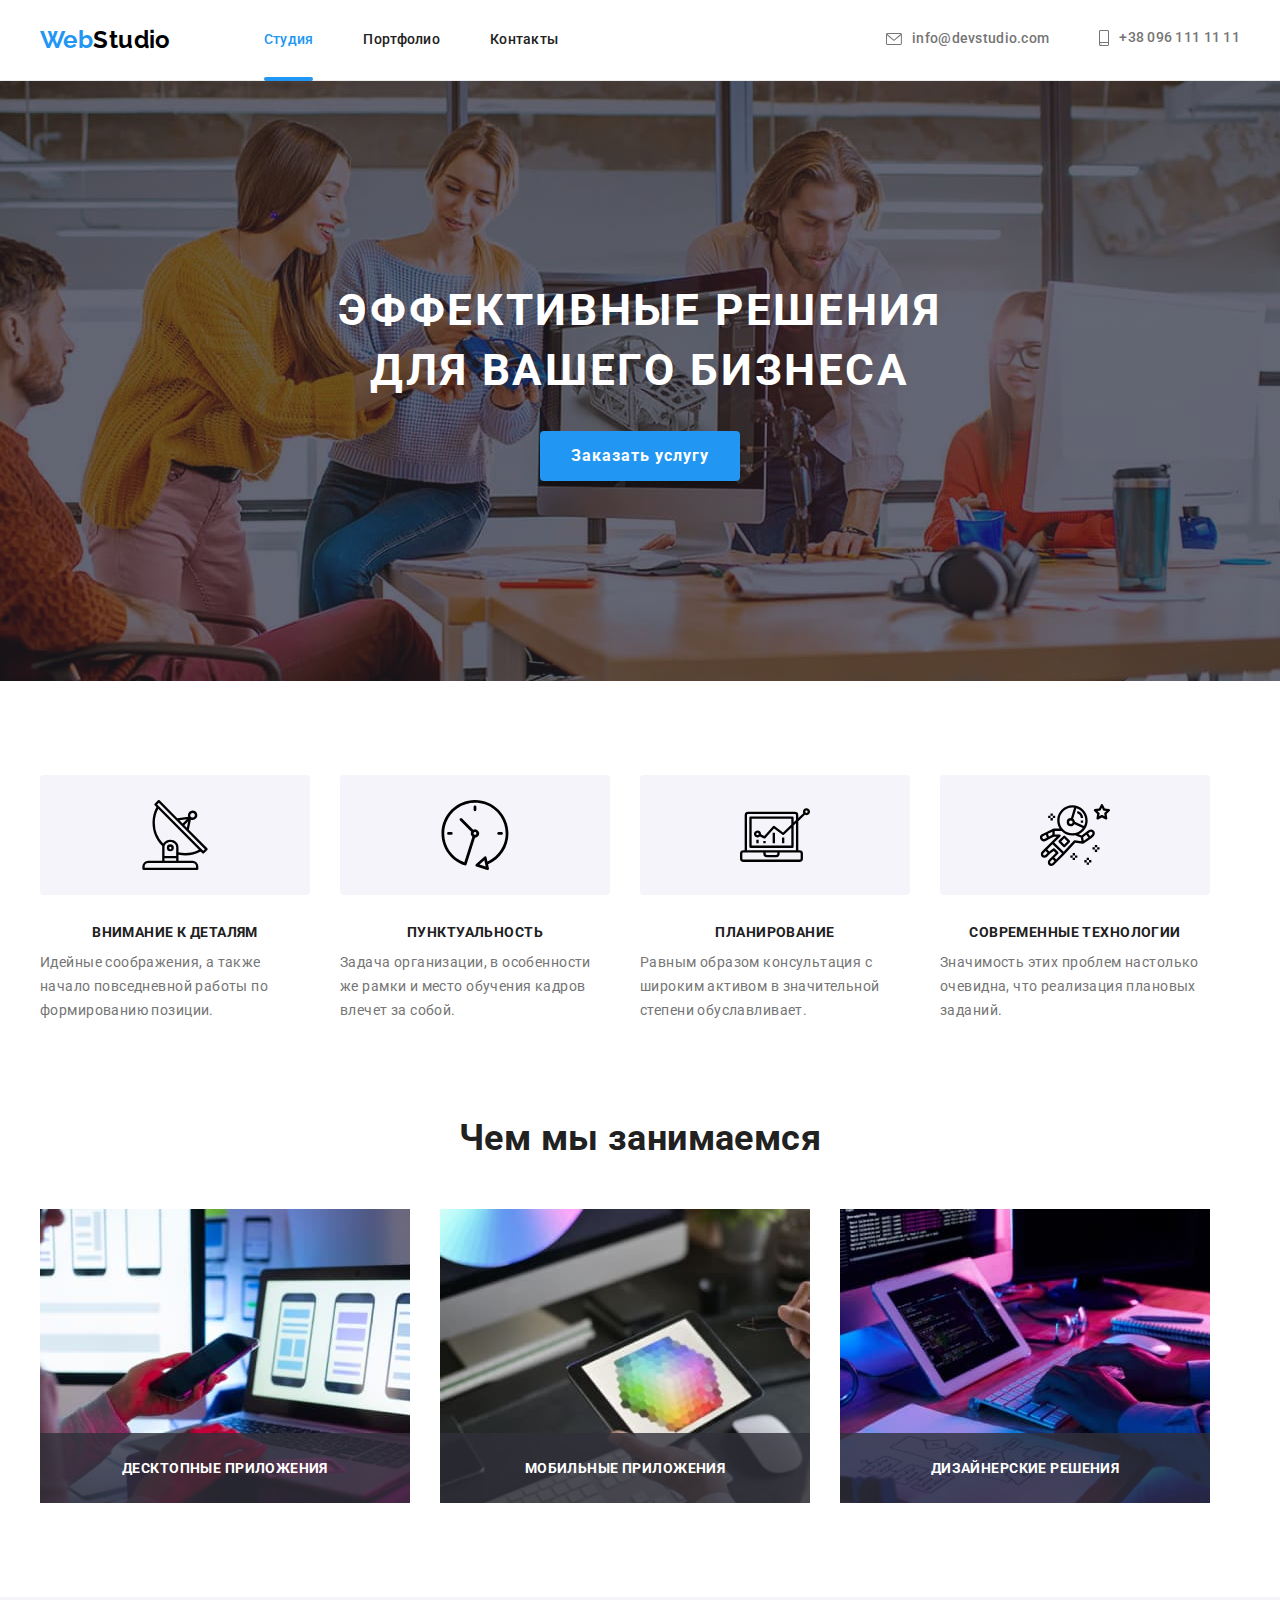
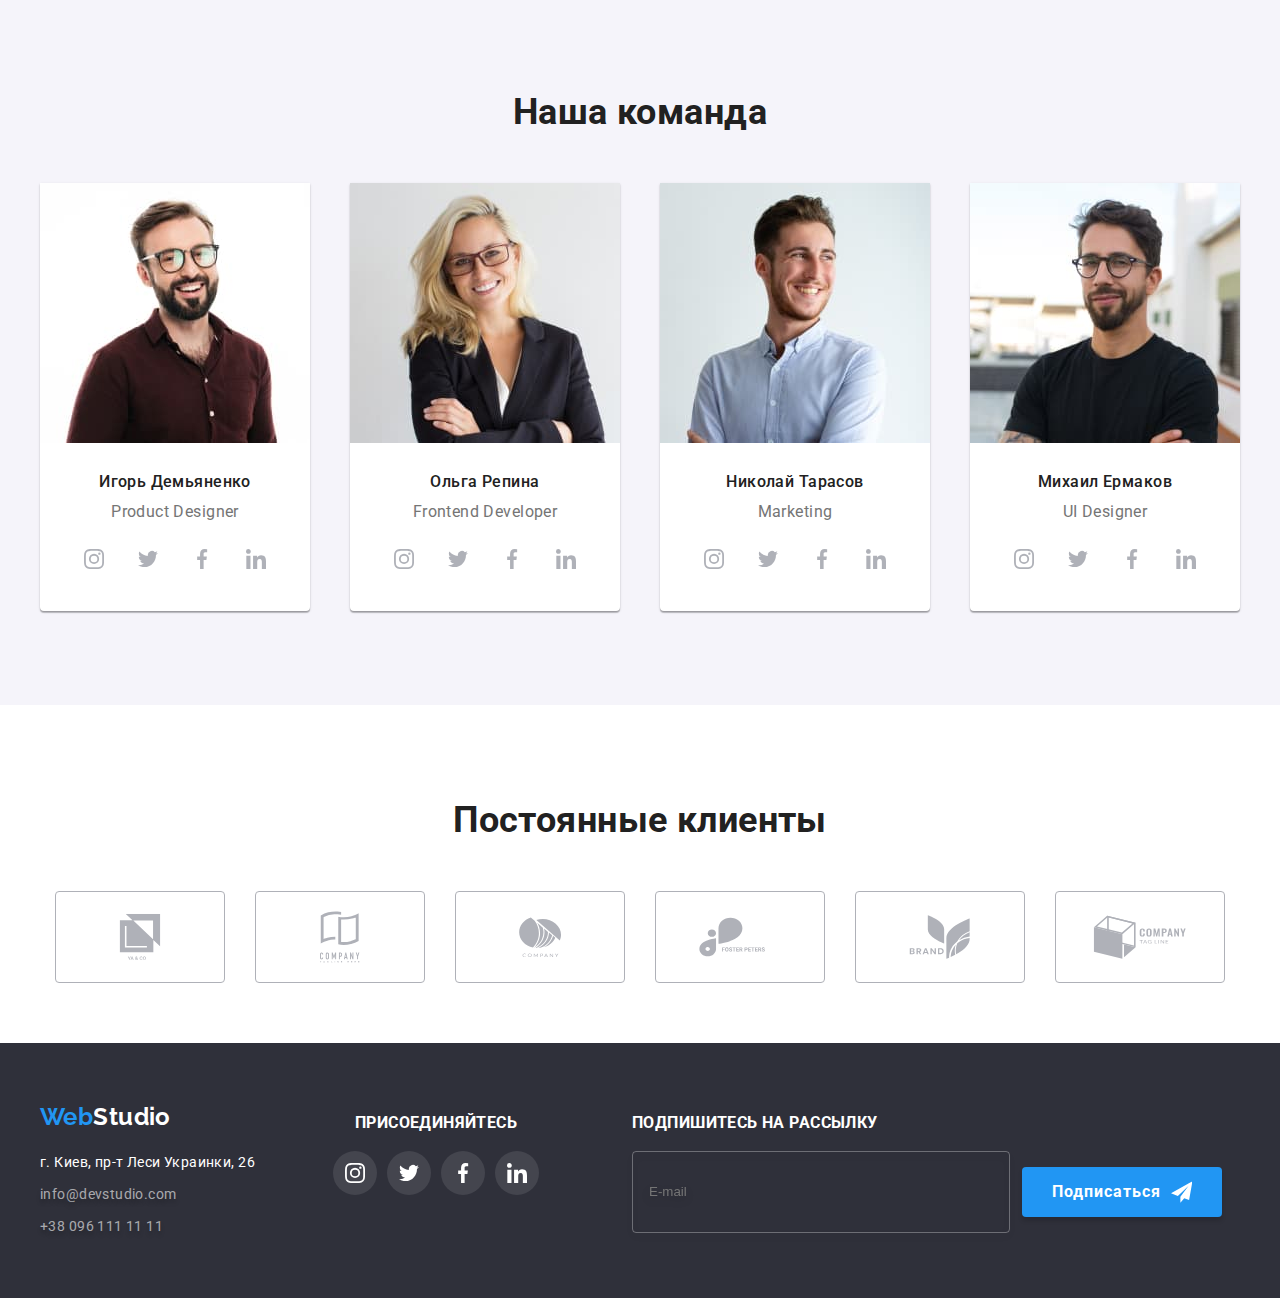
==== commit e41932d1: "Пофиксил проблемы с модалкой, меню и картинками" ====
--- a/index.html
+++ b/index.html
@@ -83,36 +83,38 @@
               <a href="./index.html" class="menu-nav__link">Контакты</a>
             </li>
           </ul>
-          <ul class="menu-contact">
-            <li class="menu-contact__item">
-              <a href="tel:+380961111111" class="menu-contact__tel"> +38 096 111 11 11 </a>
-            </li>
-            <li class="menu-contact__item">
-              <a href="mailto:info@devstudio.com" class="menu-contact__mail">
-                info@devstudio.com
-              </a>
-            </li>
-          </ul>
-          <ul class="menu-social">
-            <li class="menu-social__item">
-              <a href="https://www.instagram.com/" class="menu-social__link">
-                instagram<span class="menu-social__decor">|</span>
-              </a>
-            </li>
-            <li class="menu-social__item">
-              <a href="https://twitter.com/" class="menu-social__link">
-                twitter<span class="menu-social__decor">|</span>
-              </a>
-            </li>
-            <li class="menu-social__item">
-              <a href="https://facebook.com/" class="menu-social__link">
-                facebook<span class="menu-social__decor">|</span>
-              </a>
-            </li>
-            <li class="menu-social__item">
-              <a href="https://linkedin.com/" class="menu-social__link"> linkedin </a>
-            </li>
-          </ul>
+          <div class="menu__position">
+            <ul class="menu-contact">
+              <li class="menu-contact__item">
+                <a href="tel:+380961111111" class="menu-contact__tel"> +38 096 111 11 11 </a>
+              </li>
+              <li class="menu-contact__item">
+                <a href="mailto:info@devstudio.com" class="menu-contact__mail">
+                  info@devstudio.com
+                </a>
+              </li>
+            </ul>
+            <ul class="menu-social">
+              <li class="menu-social__item">
+                <a href="https://www.instagram.com/" class="menu-social__link">
+                  instagram<span class="menu-social__decor">|</span>
+                </a>
+              </li>
+              <li class="menu-social__item">
+                <a href="https://twitter.com/" class="menu-social__link">
+                  twitter<span class="menu-social__decor">|</span>
+                </a>
+              </li>
+              <li class="menu-social__item">
+                <a href="https://facebook.com/" class="menu-social__link">
+                  facebook<span class="menu-social__decor">|</span>
+                </a>
+              </li>
+              <li class="menu-social__item">
+                <a href="https://linkedin.com/" class="menu-social__link"> linkedin </a>
+              </li>
+            </ul>
+          </div>          
         </div>
       </section>
 
@@ -216,24 +218,24 @@
                   <source
                     media="(max-width: 767px)"
                     srcset="
-                      ../images/mobile_jpg_optim/worker1-480.jpg    450w,
-                      ../images/mobile_jpg_optim/worker1-480_x2.jpg 900w
+                      images/mobile_jpg_optim/worker1-480.jpg    450w,
+                      images/mobile_jpg_optim/worker1-480_x2.jpg 900w
                     "
                     sizes="450px"
                   />
                   <source
                     media="(min-width: 768px) and (max-width: 1199px)"
                     srcset="
-                      ../images/tablet_jpg_optim/worker1-768.jpg    354w,
-                      ../images/tablet_jpg_optim/worker1-768_x2.jpg 708w
+                      images/tablet_jpg_optim/worker1-768.jpg    354w,
+                      images/tablet_jpg_optim/worker1-768_x2.jpg 708w
                     "
                     sizes="354px"
                   />
                   <source
                     media="(min-width: 1200px)"
                     srcset="
-                      ../images/desktop_jpg_optim/worker1-1200.jpg    370w,
-                      ../images/desktop_jpg_optim/worker1-1200_x2.jpg 740w
+                      images/desktop_jpg_optim/worker1-1200.jpg    370w,
+                      images/desktop_jpg_optim/worker1-1200_x2.jpg 740w
                     "
                     sizes="370px"
                   />
@@ -285,24 +287,24 @@
                   <source
                     media="(max-width: 767px)"
                     srcset="
-                      ../images/mobile_jpg_optim/worker2-480.jpg    450w,
-                      ../images/mobile_jpg_optim/worker2-480_x2.jpg 900w
+                      images/mobile_jpg_optim/worker2-480.jpg    450w,
+                      images/mobile_jpg_optim/worker2-480_x2.jpg 900w
                     "
                     sizes="450px"
                   />
                   <source
                     media="(min-width: 768px) and (max-width: 1199px)"
                     srcset="
-                      ../images/tablet_jpg_optim/worker2-768.jpg    354w,
-                      ../images/tablet_jpg_optim/worker2-768_x2.jpg 708w
+                      images/tablet_jpg_optim/worker2-768.jpg    354w,
+                      images/tablet_jpg_optim/worker2-768_x2.jpg 708w
                     "
                     sizes="354px"
                   />
                   <source
                     media="(min-width: 1200px)"
                     srcset="
-                      ../images/desktop_jpg_optim/worker2-1200.jpg    370w,
-                      ../images/desktop_jpg_optim/worker2-1200_x2.jpg 740w
+                      images/desktop_jpg_optim/worker2-1200.jpg    370w,
+                      images/desktop_jpg_optim/worker2-1200_x2.jpg 740w
                     "
                     sizes="370px"
                   />
@@ -354,24 +356,24 @@
                   <source
                     media="(max-width: 767px)"
                     srcset="
-                      ../images/mobile_jpg_optim/worker3-480.jpg    450w,
-                      ../images/mobile_jpg_optim/worker3-480_x2.jpg 900w
+                      images/mobile_jpg_optim/worker3-480.jpg    450w,
+                      images/mobile_jpg_optim/worker3-480_x2.jpg 900w
                     "
                     sizes="450px"
                   />
                   <source
                     media="(min-width: 768px) and (max-width: 1199px)"
                     srcset="
-                      ../images/tablet_jpg_optim/worker3-768.jpg    354w,
-                      ../images/tablet_jpg_optim/worker3-768_x2.jpg 708w
+                      images/tablet_jpg_optim/worker3-768.jpg    354w,
+                      images/tablet_jpg_optim/worker3-768_x2.jpg 708w
                     "
                     sizes="354px"
                   />
                   <source
                     media="(min-width: 1200px)"
                     srcset="
-                      ../images/desktop_jpg_optim/worker3-1200.jpg    370w,
-                      ../images/desktop_jpg_optim/worker3-1200_x2.jpg 740w
+                      images/desktop_jpg_optim/worker3-1200.jpg    370w,
+                      images/desktop_jpg_optim/worker3-1200_x2.jpg 740w
                     "
                     sizes="370px"
                   />
@@ -423,24 +425,24 @@
                   <source
                     media="(max-width: 767px)"
                     srcset="
-                      ../images/mobile_jpg_optim/worker4-480.jpg    450w,
-                      ../images/mobile_jpg_optim/worker4-480_x2.jpg 900w
+                      images/mobile_jpg_optim/worker4-480.jpg    450w,
+                      images/mobile_jpg_optim/worker4-480_x2.jpg 900w
                     "
                     sizes="450px"
                   />
                   <source
                     media="(min-width: 768px) and (max-width: 1199px)"
                     srcset="
-                      ../images/tablet_jpg_optim/worker4-768.jpg    354w,
-                      ../images/tablet_jpg_optim/worker4-768_x2.jpg 708w
+                      images/tablet_jpg_optim/worker4-768.jpg    354w,
+                      images/tablet_jpg_optim/worker4-768_x2.jpg 708w
                     "
                     sizes="354px"
                   />
                   <source
                     media="(min-width: 1200px)"
                     srcset="
-                      ../images/desktop_jpg_optim/worker4-1200.jpg    370w,
-                      ../images/desktop_jpg_optim/worker4-1200_x2.jpg 740w
+                      images/desktop_jpg_optim/worker4-1200.jpg    370w,
+                      images/desktop_jpg_optim/worker4-1200_x2.jpg 740w
                     "
                     sizes="370px"
                   />
@@ -620,62 +622,64 @@
     </footer>
 
     <div class="backdrop is-hidden" data-modal>
-      <div class="modal">
-        <button type="button" class="modal__button" data-modal-close>
-          <svg class="modal__close-icon">
-            <use href="./images/close.svg#close"></use>
-          </svg>
-        </button>
-
-        <form class="form js-speaker-form">
-          <h2 class="form__title">Оставьте свои данные, мы вам перезвоним</h2>
-
-          <label class="form-field">
-            <span class="form-field__text">Имя</span>
-            <input class="form-field__input" type="text" name="name" />
-            <svg class="form-field__icon">
-              <use href="./images/icons.svg#person-icon"></use>
+      <div class="container">
+        <div class="modal">
+          <button type="button" class="modal__button" data-modal-close>
+            <svg class="modal__close-icon">
+              <use href="./images/close.svg#close"></use>
             </svg>
-          </label>
-
-          <label class="form-field">
-            <span class="form-field__text">Телефон</span>
-            <input class="form-field__input" type="tel" name="tel" />
-            <svg class="form-field__icon">
-              <use href="./images/icons.svg#phone-icon"></use>
-            </svg>
-          </label>
-
-          <label class="form-field">
-            <span class="form-field__text">Почта</span>
-            <input class="form-field__input" type="email" name="email" />
-            <svg class="form-field__icon">
-              <use href="./images/icons.svg#email-icon"></use>
-            </svg>
-          </label>
-
-          <label class="comment-field">
-            <span class="comment-field__text">Комментарий</span>
-            <textarea
-              class="comment-field__comment"
-              name="comment"
-              id="comment"
-              rows="6"
-              placeholder="Введите текст"
-            ></textarea>
-          </label>
-
-          <label class="agree">
-            <input class="agree__input" type="checkbox" name="agree" />
-            <span class="agree__icon"></span>
-            <span class="agree__text"
-              >Соглашаюсь с рассылкой и принимаю
-              <a href="#" class="agree__link">Условия договора</a></span
-            >
-          </label>
-
-          <button type="submit" class="button form__button">Отправить</button>
-        </form>
+          </button>
+
+          <form class="form js-speaker-form">
+            <h2 class="form__title">Оставьте свои данные, мы вам перезвоним</h2>
+
+            <label class="form-field">
+              <span class="form-field__text">Имя</span>
+              <input class="form-field__input" type="text" name="name" />
+              <svg class="form-field__icon">
+                <use href="./images/icons.svg#person-icon"></use>
+              </svg>
+            </label>
+
+            <label class="form-field">
+              <span class="form-field__text">Телефон</span>
+              <input class="form-field__input" type="tel" name="tel" />
+              <svg class="form-field__icon">
+                <use href="./images/icons.svg#phone-icon"></use>
+              </svg>
+            </label>
+
+            <label class="form-field">
+              <span class="form-field__text">Почта</span>
+              <input class="form-field__input" type="email" name="email" />
+              <svg class="form-field__icon">
+                <use href="./images/icons.svg#email-icon"></use>
+              </svg>
+            </label>
+
+            <label class="comment-field">
+              <span class="comment-field__text">Комментарий</span>
+              <textarea
+                class="comment-field__comment"
+                name="comment"
+                id="comment"
+                rows="6"
+                placeholder="Введите текст"
+              ></textarea>
+            </label>
+
+            <label class="agree">
+              <input class="agree__input" type="checkbox" name="agree" />
+              <span class="agree__icon"></span>
+              <span class="agree__text"
+                >Соглашаюсь с рассылкой и принимаю
+                <a href="#" class="agree__link">Условия договора</a></span
+              >
+            </label>
+
+            <button type="submit" class="button form__button">Отправить</button>
+          </form>
+        </div>
       </div>
     </div>
     <script src="./js/modal.js"></script>
--- a/css/main.min.css
+++ b/css/main.min.css
@@ -1,2 +1,2 @@
-body{margin:auto;background-color:#fff;color:#757575;font-family:Roboto,sans-serif;font-size:14px;font-weight:400;letter-spacing:.03em}body.modal-open{overflow:hidden}h1,h2,h3,h4,h5,h6,p,ul{margin-top:0;margin-bottom:0}ul{padding:0;list-style:none}@media screen and (min-width: 50px){.container{width:480px;margin:0 auto;padding-left:15px;padding-right:15px}}@media screen and (min-width: 768px){.container{width:768px}}@media screen and (min-width: 1200px){.container{width:1200px}}.button{text-align:center;color:#fff;background-color:#2196f3;-webkit-box-shadow:0px 4px 4px rgba(0,0,0,0.15);box-shadow:0px 4px 4px rgba(0,0,0,0.15);font-family:Roboto,sans-serif;font-weight:700;font-size:16px;line-height:1.87;letter-spacing:0.06em;cursor:pointer;border:none;border-radius:4px;padding:10px 30px;margin:0 auto;width:200px;height:50px;-webkit-transition:color 250ms cubic-bezier(0.4, 0, 0.2, 1),background-color 250ms cubic-bezier(0.4, 0, 0.2, 1);transition:color 250ms cubic-bezier(0.4, 0, 0.2, 1),background-color 250ms cubic-bezier(0.4, 0, 0.2, 1)}.button:hover,.button:focus{color:#2196f3;background-color:#fff}.logo{color:#000;font-family:Raleway, sans-serif;font-weight:700;font-size:26px;line-height:1.2;text-decoration:none}@media screen and (min-width: 50px){.section{margin:auto;color:var(--primary-text-color);line-height:1.71}}@media screen and (min-width: 1200px){.section{margin-bottom:94px}}.section--team{background-color:#f5f4fa}@media screen and (min-width: 1200px){.section--team{margin-bottom:0}}@media screen and (min-width: 1200px){.section--clients{margin-bottom:0}}@media screen and (min-width: 50px){.section__title{color:#212121;font-weight:700;font-size:28px;line-height:1.17;text-align:center}}@media screen and (min-width: 1200px){.section__title{font-size:36px;margin-bottom:50px}}.section__title--hide{display:none}@media screen and (min-width: 50px){.section__title--team{padding-top:60px;margin-bottom:30px}}@media screen and (min-width: 1200px){.section__title--team{padding-top:94px;margin-bottom:50px}}.section--portfolio{margin-bottom:0}@media screen and (min-width: 50px){.section--hide{display:none}}@media screen and (min-width: 768px){.section--hide{display:none}}@media screen and (min-width: 1200px){.section--hide{display:-webkit-box;display:-ms-flexbox;display:flex}}.header{border-bottom:1px solid #ececec}.header .container{position:relative}@media screen and (min-width: 50px){.header .container{display:-webkit-box;display:-ms-flexbox;display:flex}}@media screen and (min-width: 768px){.header .container{-webkit-box-align:center;-ms-flex-align:center;align-items:center;-webkit-box-pack:start;-ms-flex-pack:start;justify-content:flex-start}}@media screen and (min-width: 50px){.logo{font-size:24px;line-height:1.16}}.logo__accent{color:#2196f3}@media screen and (min-width: 50px){.logo__head{padding-top:16px}}@media screen and (min-width: 768px){.logo__head{padding-top:0}}@media screen and (min-width: 50px){.site-nav{display:none}}@media screen and (min-width: 768px){.site-nav{display:-webkit-box;display:-ms-flexbox;display:flex;margin-left:88px}}@media screen and (min-width: 1200px){.site-nav{margin-left:93px}}.site-nav__item{position:relative}.site-nav__item:not(:last-child){margin-right:50px}.site-nav__link{display:block;padding-top:32px;padding-bottom:32px;color:#212121;font-weight:500;line-height:1.14;letter-spacing:0.02em;text-decoration:none}.site-nav__link:hover,.site-nav__link:focus{color:#2196f3}.site-nav__link--current{color:#2196f3}.site-nav__link--current::after{content:'';position:absolute;width:100%;height:4px;left:0;bottom:-1px;background-color:#2196f3;border-radius:2px}.contact-nav__link{display:-webkit-inline-box;display:-ms-inline-flexbox;display:inline-flex;-webkit-box-align:center;-ms-flex-align:center;align-items:center;color:#757575;font-weight:500;line-height:1.14;letter-spacing:0.02em;text-decoration:none;-webkit-transition:color 250ms cubic-bezier(0.4, 0, 0.2, 1);transition:color 250ms cubic-bezier(0.4, 0, 0.2, 1)}.contact-nav__link:hover,.contact-nav__link:focus{color:#2196f3}.contact-nav__link:hover .contact-nav__icon--mail,.contact-nav__link:focus .contact-nav__icon--mail{fill:#2196f3}.contact-nav__link:hover .contact-nav__icon--tel,.contact-nav__link:focus .contact-nav__icon--tel{fill:#2196f3}.contact-nav__icon{margin-right:10px;fill:#757575;-webkit-transition:fill 250ms cubic-bezier(0.4, 0, 0.2, 1);transition:fill 250ms cubic-bezier(0.4, 0, 0.2, 1)}.contact-nav__icon--mail{width:16px;height:12px}.contact-nav__icon--tel{width:10px;height:16px}@media screen and (min-width: 50px){.contact-nav{display:none}}@media screen and (min-width: 768px){.contact-nav{display:-webkit-box;display:-ms-flexbox;display:flex;-webkit-box-orient:vertical;-webkit-box-direction:normal;-ms-flex-direction:column;flex-direction:column;margin-left:auto}.contact-nav__item:last-child{margin-left:0}.contact-nav__item+.contact-nav__item{margin-top:10px}}@media screen and (min-width: 1200px){.contact-nav{-webkit-box-orient:horizontal;-webkit-box-direction:normal;-ms-flex-direction:row;flex-direction:row;margin-left:auto;-webkit-box-align:center;-ms-flex-align:center;align-items:center}.contact-nav__item:last-child{margin-left:50px}.contact-nav__item+.contact-nav__item{margin-top:0}}.menu{display:none;position:absolute;top:0;left:0;width:100vw;height:100%;background:#fff;z-index:49}.menu.is-open{display:block}.menu a{text-decoration:none}.menu__container{padding-left:40px;padding-right:40px}@media screen and (min-width: 50px){.menu__button{display:-webkit-inline-box;display:-ms-inline-flexbox;display:inline-flex;padding-top:10px;padding-bottom:10px;margin-left:auto;border:none;background:transparent;z-index:99}}@media screen and (min-width: 768px){.menu__button{display:none}}.menu__button .menu__icon-close{display:none}.menu__button.is-open .menu__icon-close{display:block}.menu__button.is-open .menu__icon-burger{display:none}.menu-nav{padding-top:48px;margin-bottom:302px}.menu-nav__item{margin-bottom:32px}.menu-nav__item:last-child{margin-bottom:0}.menu-nav__link{font-weight:500;font-size:40px;line-height:1.17;letter-spacing:0.02em;color:#000}.menu-nav__link:hover,.menu-nav__link:focus{color:#2196f3}.menu-contact{margin-bottom:64px}.menu-contact__tel{font-weight:500;font-size:34px;line-height:1.17;letter-spacing:0.02em;color:#2196f3}.menu-contact__mail{font-weight:500;font-size:24px;line-height:1.16;letter-spacing:0.02em;color:#757575}.menu-contact__item+.menu-contact__item{margin-top:32px}.menu-social{display:-webkit-box;display:-ms-flexbox;display:flex;padding-bottom:48px}.menu-social__item{margin-right:10px}.menu-social__link{font-size:18px;line-height:1.22;letter-spacing:0.02em;color:#2196f3}.menu-social__decor{color:rgba(33,33,33,0.2);padding-left:10px}@media screen and (min-width: 50px){.hero{margin:auto;max-width:480px;height:400px;text-align:center;background-image:-webkit-gradient(linear, left top, right top, from(rgba(47,48,58,0.4)), to(rgba(47,48,58,0.4))),url(../images/mobile_jpg_optim/Header-480.jpg);background-image:linear-gradient(to right, rgba(47,48,58,0.4), rgba(47,48,58,0.4)),url(../images/mobile_jpg_optim/Header-480.jpg);background-size:cover;background-position:center;background-repeat:no-repeat;margin-bottom:60px}}@media screen and (min-width: 50px) and (min-device-pixel-ratio: 2), screen and (min-width: 50px) and (-webkit-min-device-pixel-ratio: 2), screen and (min-width: 50px) and (min-resolution: 192dpi), screen and (min-width: 50px) and (min-resolution: 2dppx){.hero{background-image:-webkit-gradient(linear, left top, right top, from(rgba(47,48,58,0.4)), to(rgba(47,48,58,0.4))),url(../images/mobile_jpg_optim/Header-480_x2.jpg);background-image:linear-gradient(to right, rgba(47,48,58,0.4), rgba(47,48,58,0.4)),url(../images/mobile_jpg_optim/Header-480_x2.jpg)}}@media screen and (min-width: 768px){.hero{max-width:768px;background-image:-webkit-gradient(linear, left top, right top, from(rgba(47,48,58,0.4)), to(rgba(47,48,58,0.4))),url(../images/tablet_jpg_optim/Header-768.jpg);background-image:linear-gradient(to right, rgba(47,48,58,0.4), rgba(47,48,58,0.4)),url(../images/tablet_jpg_optim/Header-768.jpg)}}@media screen and (min-width: 768px) and (min-device-pixel-ratio: 2), screen and (min-width: 768px) and (-webkit-min-device-pixel-ratio: 2), screen and (min-width: 768px) and (min-resolution: 192dpi), screen and (min-width: 768px) and (min-resolution: 2dppx){.hero{background-image:-webkit-gradient(linear, left top, right top, from(rgba(47,48,58,0.4)), to(rgba(47,48,58,0.4))),url(../images/tablet_jpg_optim/Header-768_x2.jpg);background-image:linear-gradient(to right, rgba(47,48,58,0.4), rgba(47,48,58,0.4)),url(../images/tablet_jpg_optim/Header-768_x2.jpg)}}@media screen and (min-width: 1200px){.hero{background-color:#2f303a;text-align:center;margin-bottom:94px;max-width:1600px;height:600px;margin-bottom:94px;background-image:-webkit-gradient(linear, left top, right top, from(rgba(47,48,58,0.4)), to(rgba(47,48,58,0.4))),url(../images/hero.jpg);background-image:linear-gradient(to right, rgba(47,48,58,0.4), rgba(47,48,58,0.4)),url(../images/hero.jpg)}}@media screen and (min-width: 1200px) and (min-device-pixel-ratio: 2), screen and (min-width: 1200px) and (-webkit-min-device-pixel-ratio: 2), screen and (min-width: 1200px) and (min-resolution: 192dpi), screen and (min-width: 1200px) and (min-resolution: 2dppx){.hero{background-image:-webkit-gradient(linear, left top, right top, from(rgba(47,48,58,0.4)), to(rgba(47,48,58,0.4))),url(../images/desktop_jpg_optim/header-1200_x2.jpg);background-image:linear-gradient(to right, rgba(47,48,58,0.4), rgba(47,48,58,0.4)),url(../images/desktop_jpg_optim/header-1200_x2.jpg)}}@media screen and (min-width: 50px){.hero__title{font-size:26px;line-height:1.62;text-align:center;letter-spacing:0.06em;text-transform:uppercase;color:#fff;padding-top:118px;margin-bottom:30px}}@media screen and (min-width: 1200px){.hero__title{font-size:44px;line-height:1.36;padding-top:200px}}@media screen and (min-width: 50px){.features{display:-webkit-box;display:-ms-flexbox;display:flex;-webkit-box-orient:vertical;-webkit-box-direction:normal;-ms-flex-direction:column;flex-direction:column}}@media screen and (min-width: 768px){.features{-webkit-box-orient:horizontal;-webkit-box-direction:normal;-ms-flex-direction:row;flex-direction:row;-ms-flex-wrap:wrap;flex-wrap:wrap;-webkit-box-pack:justify;-ms-flex-pack:justify;justify-content:space-between}}@media screen and (min-width: 1200px){.features{-ms-flex-wrap:nowrap;flex-wrap:nowrap;width:calc((100% - 90px) / 4);color:#757575}}@media screen and (min-width: 50px){.features__item{display:-webkit-box;display:-ms-flexbox;display:flex;-webkit-box-orient:vertical;-webkit-box-direction:normal;-ms-flex-direction:column;flex-direction:column;margin-bottom:30px}.features__item:last-child{margin-bottom:60px}}@media screen and (min-width: 768px){.features__item{-webkit-box-align:center;-ms-flex-align:center;align-items:center;max-width:354px}}@media screen and (min-width: 1200px){.features__item{max-width:270px;margin-bottom:0}.features__item:not(:last-child){margin-right:30px}.features__item:last-child{margin-bottom:0}}.features__title{color:#212121;font-size:14px;line-height:1.14;font-weight:700;text-transform:uppercase;text-align:center;margin-bottom:10px}@media screen and (min-width: 50px){.features__wrap{display:-webkit-box;display:-ms-flexbox;display:flex;-webkit-box-orient:vertical;-webkit-box-direction:normal;-ms-flex-direction:column;flex-direction:column;-webkit-box-align:center;-ms-flex-align:center;align-items:center;background:#f5f4fa;border-radius:4px;margin-bottom:30px;max-width:450px}}@media screen and (min-width: 768px){.features__wrap{max-width:354px}}@media screen and (min-width: 1200px){.features__wrap{display:-webkit-inline-box;display:-ms-inline-flexbox;display:inline-flex;max-width:270px}}@media screen and (min-width: 50px){.features__icon{width:70px;height:70px;margin:25px 190px}}@media screen and (min-width: 1200px){.features__icon{margin:25px 100px}}.our-work{display:-webkit-box;display:-ms-flexbox;display:flex}.our-work__item{position:relative;display:-webkit-inline-box;display:-ms-inline-flexbox;display:inline-flex}.our-work__item:not(:last-child){margin-right:30px}.description{position:absolute;width:100%;height:70px;left:0;bottom:0;background:rgba(47,48,58,0.8)}.description__text{padding:27px 82px;font-weight:700;line-height:16px;text-align:center;text-transform:uppercase;color:#fff}@media screen and (min-width: 50px){.our-team{font-size:16px;line-height:19px;display:-webkit-box;display:-ms-flexbox;display:flex;-webkit-box-orient:vertical;-webkit-box-direction:normal;-ms-flex-direction:column;flex-direction:column;color:#757575;padding-bottom:60px}}@media screen and (min-width: 768px){.our-team{-webkit-box-orient:horizontal;-webkit-box-direction:normal;-ms-flex-direction:row;flex-direction:row;-ms-flex-wrap:wrap;flex-wrap:wrap;-webkit-box-pack:justify;-ms-flex-pack:justify;justify-content:space-between}}@media screen and (min-width: 1200px){.our-team{-ms-flex-wrap:nowrap;flex-wrap:nowrap;padding-bottom:94px}}@media screen and (min-width: 50px){.our-team__item{background:#fff;-webkit-box-shadow:0px 1px 3px rgba(0,0,0,0.12),0px 1px 1px rgba(0,0,0,0.14),0px 2px 1px rgba(0,0,0,0.2);box-shadow:0px 1px 3px rgba(0,0,0,0.12),0px 1px 1px rgba(0,0,0,0.14),0px 2px 1px rgba(0,0,0,0.2);border-radius:0px 0px 4px 4px}.our-team__item:not(:last-child){margin-bottom:30px}}@media screen and (min-width: 768px){.our-team__item:not(:last-child){margin-bottom:0px}.our-team__item:nth-child(-n+2){margin-bottom:30px}}@media screen and (min-width: 1200px){.our-team__item:not(:last-child){margin-right:30px;margin-bottom:0}}.workers__title{text-align:center;color:#212121;font-weight:500;font-size:16px;line-height:18.75px;margin-bottom:10px}@media screen and (min-width: 50px){.workers__photo{max-width:450px;display:block;margin-bottom:30px}}@media screen and (min-width: 768px){.workers__photo{max-width:354px}}@media screen and (min-width: 1200px){.workers__photo{max-width:270px}}.workers__text{text-align:center;margin-bottom:16px}.colladge{display:-webkit-box;display:-ms-flexbox;display:flex;-webkit-box-pack:center;-ms-flex-pack:center;justify-content:center;padding-bottom:30px}.colladge__link{display:-webkit-inline-box;display:-ms-inline-flexbox;display:inline-flex;width:44px;height:44px;background-size:contain;border-radius:50%;background-color:#fff;-webkit-transition:background-color 250ms cubic-bezier(0.4, 0, 0.2, 1);transition:background-color 250ms cubic-bezier(0.4, 0, 0.2, 1)}.colladge__link:hover,.colladge__link:focus{background-color:#2196f3}.colladge__link:hover .colladge__icon,.colladge__link:focus .colladge__icon{fill:#fff}.colladge__icon{width:20px;height:20px;margin:12px;fill:#afb1b8;-webkit-transition:fill 250ms cubic-bezier(0.4, 0, 0.2, 1);transition:fill 250ms cubic-bezier(0.4, 0, 0.2, 1)}.colladge__item:not(:last-child){margin-right:10px}@media screen and (min-width: 50px){.client-list{display:-webkit-box;display:-ms-flexbox;display:flex;-ms-flex-wrap:wrap;flex-wrap:wrap;-webkit-box-pack:justify;-ms-flex-pack:justify;justify-content:space-between}.client-list__item{margin-bottom:30px}.client-list__item:nth-last-child(-n+2){margin-bottom:60px}}@media screen and (min-width: 768px){.client-list{-webkit-box-pack:center;-ms-flex-pack:center;justify-content:center}.client-list__item{margin-right:30px}.client-list__item:nth-last-child(3n+1){margin-right:0}}@media screen and (min-width: 1200px){.client-list{-webkit-box-orient:horizontal;-webkit-box-direction:normal;-ms-flex-direction:row;flex-direction:row;-webkit-box-pack:center;-ms-flex-pack:center;justify-content:center}.client-list__item:not(:last-child){margin-right:30px}}.client-list__link{display:block;width:170px;height:92px;border:1px solid;color:#afb1b8;-webkit-box-sizing:border-box;box-sizing:border-box;border-radius:4px;-webkit-transition:color 250ms cubic-bezier(0.4, 0, 0.2, 1);transition:color 250ms cubic-bezier(0.4, 0, 0.2, 1)}@media screen and (min-width: 50px){.client-list__link{position:relative;min-width:210px}}@media screen and (min-width: 768px){.client-list__link{min-width:226px}}@media screen and (min-width: 1200px){.client-list__link{min-width:170px}}.client-list__link:hover,.client-list__link:focus{color:#2196f3}.client-list__link:hover .client-list__icon--corp1,.client-list__link:focus .client-list__icon--corp1,.client-list__link:hover .client-list__icon--corp2,.client-list__link:focus .client-list__icon--corp2,.client-list__link:hover .client-list__icon--corp3,.client-list__link:focus .client-list__icon--corp3,.client-list__link:hover .client-list__icon--corp4,.client-list__link:focus .client-list__icon--corp4,.client-list__link:hover .client-list__icon--corp5,.client-list__link:focus .client-list__icon--corp5,.client-list__link:hover .client-list__icon--corp6,.client-list__link:focus .client-list__icon--corp6{fill:#2196f3}.client-list__icon{fill:#afb1b8;-webkit-transition:fill 250ms cubic-bezier(0.4, 0, 0.2, 1);transition:fill 250ms cubic-bezier(0.4, 0, 0.2, 1)}.client-list__icon--corp1{content:'';position:absolute;top:50%;left:50%;-webkit-transform:translate(-50%, -50%);transform:translate(-50%, -50%);width:41px;height:46.7px}.client-list__icon--corp2{content:'';position:absolute;top:50%;left:50%;-webkit-transform:translate(-50%, -50%);transform:translate(-50%, -50%);width:40px;height:52px}.client-list__icon--corp3{content:'';position:absolute;top:50%;left:50%;-webkit-transform:translate(-50%, -50%);transform:translate(-50%, -50%);width:43px;height:41px}.client-list__icon--corp4{content:'';position:absolute;top:50%;left:50%;-webkit-transform:translate(-50%, -50%);transform:translate(-50%, -50%);width:84px;height:40px}.client-list__icon--corp5{content:'';position:absolute;top:50%;left:50%;-webkit-transform:translate(-50%, -50%);transform:translate(-50%, -50%);width:62px;height:45px}.client-list__icon--corp6{content:'';position:absolute;top:50%;left:50%;-webkit-transform:translate(-50%, -50%);transform:translate(-50%, -50%);width:94px;height:44px}.footer{background-color:#2f303a}@media screen and (min-width: 50px){.footer .container{display:-webkit-box;display:-ms-flexbox;display:flex;-webkit-box-orient:vertical;-webkit-box-direction:normal;-ms-flex-direction:column;flex-direction:column;-webkit-box-pack:center;-ms-flex-pack:center;justify-content:center}}@media screen and (min-width: 768px){.footer .container{-webkit-box-orient:horizontal;-webkit-box-direction:normal;-ms-flex-direction:row;flex-direction:row}.footer .container:last-child{-ms-flex-wrap:wrap;flex-wrap:wrap;-webkit-box-pack:justify;-ms-flex-pack:justify;justify-content:space-between}}@media screen and (min-width: 1200px){.footer .container{-webkit-box-orient:horizontal;-webkit-box-direction:normal;-ms-flex-direction:row;flex-direction:row}}@media screen and (min-width: 50px){.connection{display:-webkit-box;display:-ms-flexbox;display:flex;-webkit-box-orient:vertical;-webkit-box-direction:normal;-ms-flex-direction:column;flex-direction:column;-webkit-box-align:center;-ms-flex-align:center;align-items:center}}@media screen and (min-width: 768px){.connection{padding-left:61px}}@media screen and (min-width: 1200px){.connection{display:inline-block;padding-left:0}}.logo__foot{color:#fff;display:inline-block;padding-top:60px;margin-bottom:20px}@media screen and (min-width: 50px){.address{display:-webkit-box;display:-ms-flexbox;display:flex;-webkit-box-orient:vertical;-webkit-box-direction:normal;-ms-flex-direction:column;flex-direction:column;-webkit-box-align:center;-ms-flex-align:center;align-items:center;font-style:normal;padding-bottom:60px}}@media screen and (min-width: 1200px){.address{display:-webkit-box;display:-ms-flexbox;display:flex;-webkit-box-orient:vertical;-webkit-box-direction:normal;-ms-flex-direction:column;flex-direction:column;-webkit-box-align:start;-ms-flex-align:start;align-items:flex-start;font-style:normal;padding-bottom:60px}}.address__link{color:#fff;font-style:inherit;line-height:1.71;text-decoration:none}.address__link:hover,.address__link:focus{color:#fff}.address__link--opacity{color:rgba(255,255,255,0.6);line-height:1.71;text-decoration:none;text-shadow:0px 4px 4px rgba(0,0,0,0.25)}.address__item:not(:last-child){margin-bottom:8px}@media screen and (min-width: 50px){.join-us{display:-webkit-box;display:-ms-flexbox;display:flex;-webkit-box-orient:vertical;-webkit-box-direction:normal;-ms-flex-direction:column;flex-direction:column;-webkit-box-align:center;-ms-flex-align:center;align-items:center;padding:0;margin-bottom:60px}}@media screen and (min-width: 768px){.join-us{padding-top:65px;padding-right:74px;margin-bottom:0}}@media screen and (min-width: 1200px){.join-us{padding:72px 0 100px 78px}}.join-us__title{font-weight:700;line-height:16px;text-transform:uppercase;color:#fff;margin-bottom:20px}.colladge-join{display:-webkit-box;display:-ms-flexbox;display:flex}.colladge-join__item:not(:last-child){margin-right:10px}.colladge-join__link{display:-webkit-box;display:-ms-flexbox;display:flex;border-radius:50%;background-color:rgba(255,255,255,0.1);-webkit-transition:background-color 250ms cubic-bezier(0.4, 0, 0.2, 1);transition:background-color 250ms cubic-bezier(0.4, 0, 0.2, 1)}.colladge-join__link:hover,.colladge-join__link:focus{background-color:#2196f3}.colladge-join__icon{width:20px;height:20px;margin:12px;fill:#fff}.subscribe{display:-webkit-box;display:-ms-flexbox;display:flex;-webkit-box-orient:vertical;-webkit-box-direction:normal;-ms-flex-direction:column;flex-direction:column;font-weight:700;line-height:16px;text-transform:uppercase;color:#fff;padding-top:72px;padding-left:93px}@media screen and (min-width: 50px){.subscribe{display:-webkit-box;display:-ms-flexbox;display:flex;-webkit-box-orient:vertical;-webkit-box-direction:normal;-ms-flex-direction:column;flex-direction:column;-webkit-box-align:center;-ms-flex-align:center;align-items:center;padding:0}}@media screen and (min-width: 768px){.subscribe{padding-left:151px}}@media screen and (min-width: 1200px){.subscribe{display:-webkit-inline-box;display:-ms-inline-flexbox;display:inline-flex;padding-top:72px;padding-left:0;margin-left:93px;-webkit-box-align:start;-ms-flex-align:start;align-items:flex-start}}.subscribe__title{margin-bottom:20px}@media screen and (min-width: 50px){.subscribe__field{display:-webkit-box;display:-ms-flexbox;display:flex;-webkit-box-orient:vertical;-webkit-box-direction:normal;-ms-flex-direction:column;flex-direction:column;-webkit-box-align:center;-ms-flex-align:center;align-items:center;margin-bottom:60px;min-width:100%}}@media screen and (min-width: 1200px){.subscribe__field{display:-webkit-inline-box;display:-ms-inline-flexbox;display:inline-flex;-webkit-box-orient:horizontal;-webkit-box-direction:normal;-ms-flex-direction:row;flex-direction:row}}.subscribe__field::-webkit-input-placeholder{font-size:16px;line-height:1.25;display:-webkit-box;display:flex;-webkit-box-align:center;align-items:center;color:rgba(255,255,255,0.6)}.subscribe__field:-ms-input-placeholder{font-size:16px;line-height:1.25;display:-ms-flexbox;display:flex;-ms-flex-align:center;align-items:center;color:rgba(255,255,255,0.6)}.subscribe__field::-ms-input-placeholder{font-size:16px;line-height:1.25;display:-ms-flexbox;display:flex;-ms-flex-align:center;align-items:center;color:rgba(255,255,255,0.6)}.subscribe__field::placeholder{font-size:16px;line-height:1.25;display:-webkit-box;display:-ms-flexbox;display:flex;-webkit-box-align:center;-ms-flex-align:center;align-items:center;color:rgba(255,255,255,0.6)}@media screen and (min-width: 50px){.subscribe__label{margin-bottom:20px}}@media screen and (min-width: 1200px){.subscribe__label{margin-bottom:0;margin-right:12px}}@media screen and (min-width: 50px){.subscribe__button{margin:auto}}@media screen and (min-width: 1200px){.subscribe__button__label+.subscribe__button__button{margin-left:12px}}.subscribe__input{height:50px;padding-top:15px;padding-bottom:15px;padding-left:16px;border:1px solid rgba(255,255,255,0.3);-webkit-filter:drop-shadow(0px 4px 4px rgba(0,0,0,0.15));filter:drop-shadow(0px 4px 4px rgba(0,0,0,0.15));border-radius:4px;background:transparent;color:#fff;outline:none}@media screen and (min-width: 50px){.subscribe__input{min-width:450px}}@media screen and (min-width: 1200px){.subscribe__input{min-width:358px}}.subscribe__input:focus{border-color:#2196f3;-webkit-transition:border-color 250ms cubic-bezier(0.4, 0, 0.2, 1);transition:border-color 250ms cubic-bezier(0.4, 0, 0.2, 1)}.subscribe__button:hover .subscribe__icon,.subscribe__button:focus .subscribe__icon{fill:#2196f3}.subscribe__button--text{display:-webkit-box;display:-ms-flexbox;display:flex;-webkit-box-pack:center;-ms-flex-pack:center;justify-content:center;-webkit-box-align:center;-ms-flex-align:center;align-items:center}.subscribe__icon{width:24px;height:24px;fill:#fff;margin-left:10px;-webkit-transition:fill 250ms cubic-bezier(0.4, 0, 0.2, 1);transition:fill 250ms cubic-bezier(0.4, 0, 0.2, 1)}@media screen and (min-width: 50px){.filter{display:-webkit-box;display:-ms-flexbox;display:flex;-ms-flex-wrap:wrap;flex-wrap:wrap;-webkit-box-pack:start;-ms-flex-pack:start;justify-content:flex-start;padding-top:60px;margin-bottom:40px}.filter__item:not(:last-child){margin-right:8px}.filter__item:nth-child(-n+3){margin-bottom:15px}}@media screen and (min-width: 768px){.filter{-webkit-box-pack:center;-ms-flex-pack:center;justify-content:center;margin-bottom:30px}.filter__item:nth-child(-n+3){margin-bottom:0}}@media screen and (min-width: 1200px){.filter{padding-top:94px;margin-bottom:50px}}.filter__button{padding:6px 22px;text-align:center;color:#212121;background-color:#f5f4fa;font-family:Roboto,sans-serif;font-weight:500;font-size:16px;line-height:1.62;cursor:pointer;border:none;-webkit-box-shadow:none;box-shadow:none;border-radius:4px;-webkit-transition:color 250ms cubic-bezier(0.4, 0, 0.2, 1),background-color 250ms cubic-bezier(0.4, 0, 0.2, 1),-webkit-box-shadow 250ms cubic-bezier(0.4, 0, 0.2, 1);transition:color 250ms cubic-bezier(0.4, 0, 0.2, 1),background-color 250ms cubic-bezier(0.4, 0, 0.2, 1),-webkit-box-shadow 250ms cubic-bezier(0.4, 0, 0.2, 1);transition:color 250ms cubic-bezier(0.4, 0, 0.2, 1),background-color 250ms cubic-bezier(0.4, 0, 0.2, 1),box-shadow 250ms cubic-bezier(0.4, 0, 0.2, 1);transition:color 250ms cubic-bezier(0.4, 0, 0.2, 1),background-color 250ms cubic-bezier(0.4, 0, 0.2, 1),box-shadow 250ms cubic-bezier(0.4, 0, 0.2, 1),-webkit-box-shadow 250ms cubic-bezier(0.4, 0, 0.2, 1)}.filter__button:hover,.filter__button:focus{color:#fff;background-color:#2196f3;-webkit-box-shadow:0px 3px 1px rgba(0,0,0,0.1),0px 1px 2px rgba(0,0,0,0.08),0px 2px 2px rgba(0,0,0,0.12);box-shadow:0px 3px 1px rgba(0,0,0,0.1),0px 1px 2px rgba(0,0,0,0.08),0px 2px 2px rgba(0,0,0,0.12)}.card-set{font-size:16px;line-height:1.87}@media screen and (min-width: 50px){.card-set{display:-webkit-box;display:-ms-flexbox;display:flex;-webkit-box-orient:vertical;-webkit-box-direction:normal;-ms-flex-direction:column;flex-direction:column;padding-bottom:60px}}@media screen and (min-width: 768px){.card-set{-webkit-box-orient:horizontal;-webkit-box-direction:normal;-ms-flex-direction:row;flex-direction:row;-ms-flex-wrap:wrap;flex-wrap:wrap;padding-bottom:60px}}@media screen and (min-width: 1200px){.card-set{padding-bottom:94px}}.card-set__item{-webkit-box-shadow:none;box-shadow:none;-webkit-transition:-webkit-box-shadow 250ms cubic-bezier(0.4, 0, 0.2, 1);transition:-webkit-box-shadow 250ms cubic-bezier(0.4, 0, 0.2, 1);transition:box-shadow 250ms cubic-bezier(0.4, 0, 0.2, 1);transition:box-shadow 250ms cubic-bezier(0.4, 0, 0.2, 1), -webkit-box-shadow 250ms cubic-bezier(0.4, 0, 0.2, 1)}.card-set__item:hover,.card-set__item:focus{-webkit-box-shadow:0px 1px 1px rgba(0,0,0,0.12),0px 4px 4px rgba(0,0,0,0.06),1px 4px 6px rgba(0,0,0,0.16);box-shadow:0px 1px 1px rgba(0,0,0,0.12),0px 4px 4px rgba(0,0,0,0.06),1px 4px 6px rgba(0,0,0,0.16)}@media screen and (min-width: 50px){.card-set__item{max-width:450px;margin-bottom:30px}}@media screen and (min-width: 768px){.card-set__item{max-width:354px;margin-right:30px}.card-set__item:nth-child(2n){margin-right:0}.card-set__item:last-child{margin-bottom:0}}@media screen and (min-width: 1200px){.card-set__item{max-width:370px}.card-set__item:nth-child(2n){margin-right:30px}.card-set__item:nth-child(3n){margin-right:0}.card-set__item:nth-last-child(-n+3){margin-bottom:0}}.project__link{position:relative;text-decoration:none;color:#757575;background:#fff}.project__link:hover .poster::before,.project__link:hover .poster__text,.project__link:focus .poster::before,.project__link:focus .poster__text{-webkit-transform:translateY(0);transform:translateY(0)}@media screen and (min-width: 50px){.project__link{display:-webkit-box;display:-ms-flexbox;display:flex;-webkit-box-orient:vertical;-webkit-box-direction:normal;-ms-flex-direction:column;flex-direction:column;max-width:450px}}@media screen and (min-width: 768px){.project__link{max-width:354px}}@media screen and (min-width: 1200px){.project__link{max-width:370px}}.poster{position:relative;overflow:hidden;display:block}@media screen and (min-width: 50px){.poster{max-width:450px;height:294px}}@media screen and (min-width: 768px){.poster{max-width:354px}}@media screen and (min-width: 1200px){.poster{max-width:370px}}.poster::before{content:'';display:-webkit-inline-box;display:-ms-inline-flexbox;display:inline-flex;position:absolute;width:100%;height:100%;top:0;left:0;background:rgba(33,150,243,0.9);-webkit-transform:translateY(calc(100% + 1px));transform:translateY(calc(100% + 1px));-webkit-transition:-webkit-transform 250ms cubic-bezier(0.4, 0, 0.2, 1);transition:-webkit-transform 250ms cubic-bezier(0.4, 0, 0.2, 1);transition:transform 250ms cubic-bezier(0.4, 0, 0.2, 1);transition:transform 250ms cubic-bezier(0.4, 0, 0.2, 1), -webkit-transform 250ms cubic-bezier(0.4, 0, 0.2, 1)}.poster__text{position:absolute;width:100%;height:100%;top:0;left:0;font-weight:400;font-size:18px;line-height:1.56;color:#fff;-webkit-transform:translateY(100%);transform:translateY(100%);-webkit-transition:-webkit-transform 250ms cubic-bezier(0.4, 0, 0.2, 1);transition:-webkit-transform 250ms cubic-bezier(0.4, 0, 0.2, 1);transition:transform 250ms cubic-bezier(0.4, 0, 0.2, 1);transition:transform 250ms cubic-bezier(0.4, 0, 0.2, 1), -webkit-transform 250ms cubic-bezier(0.4, 0, 0.2, 1)}@media screen and (min-width: 50px){.poster__text{padding:77px 24px}}@media screen and (min-width: 768px){.poster__text{padding:49px 24px}}@media screen and (min-width: 1200px){.poster__text{padding:63px 24px}}.content{border-left:1px solid #eeeeee;border-right:1px solid #eeeeee;border-bottom:1px solid #eeeeee;padding-top:20px}.content__title{color:#212121;font-weight:700;font-size:18px;line-height:2;letter-spacing:0.06em;margin-bottom:2px;padding-left:24px}.content__text{padding-bottom:20px;padding-left:24px}.backdrop{position:fixed;top:0;left:0;width:100%;height:100%;background-color:rgba(0,0,0,0.5);overflow-y:scroll;z-index:100}.backdrop.is-hidden{opacity:0;pointer-events:none;visibility:hidden}.modal{background-color:#fff}@media screen and (min-width: 50px){.modal{position:absolute;top:50%;left:50%;-webkit-transform:translate(-50%, -50%);transform:translate(-50%, -50%);width:450px;height:609px}}@media screen and (min-width: 1200px){.modal{width:528px;height:581px}}.modal__button{position:absolute;top:0;right:0;width:30px;height:30px;background:#ffffff;border:1px solid rgba(0,0,0,0.1);-webkit-box-sizing:border-box;box-sizing:border-box;border-radius:50%;margin-right:8px;margin-top:8px;padding:0}.modal__button:hover,.modal__button:focus{cursor:pointer}.modal__button:hover .modal__close-icon,.modal__button:focus .modal__close-icon{fill:#2196f3;-webkit-transition:fill 250ms cubic-bezier(0.4, 0, 0.2, 1);transition:fill 250ms cubic-bezier(0.4, 0, 0.2, 1)}.modal__close-icon{position:absolute;top:50;right:50;-webkit-transform:translate(-50%, -50%);transform:translate(-50%, -50%);width:11px;height:11px;fill:#000}.form{padding:40px 39px 40px 41px}.form__title{font-weight:700;font-size:20px;line-height:1.15;text-align:center;color:#212121;margin-bottom:12px}.form-field{position:relative;display:-webkit-box;display:-ms-flexbox;display:flex;-webkit-box-orient:vertical;-webkit-box-direction:normal;-ms-flex-direction:column;flex-direction:column;margin-bottom:10px}.form-field__text{font-weight:400;font-size:12px;line-height:1.16;letter-spacing:0.01em;color:#757575;margin-bottom:4px}.form-field__input{height:40px;border:1px solid rgba(33,33,33,0.2);border-radius:4px;padding-left:42px;outline:none}.form-field__input:focus{border-color:#2196f3;-webkit-transition:border-color 250ms cubic-bezier(0.4, 0, 0.2, 1);transition:border-color 250ms cubic-bezier(0.4, 0, 0.2, 1)}.form-field__input:focus+.form-field__icon{fill:#2196f3;-webkit-transition:fill 250ms cubic-bezier(0.4, 0, 0.2, 1);transition:fill 250ms cubic-bezier(0.4, 0, 0.2, 1)}.form-field__icon{position:absolute;top:0;left:0;display:inline-block;width:18px;height:18px;margin-top:29px;margin-left:12px;fill:#000}.comment-field{display:-webkit-box;display:-ms-flexbox;display:flex;-webkit-box-orient:vertical;-webkit-box-direction:normal;-ms-flex-direction:column;flex-direction:column;margin-bottom:20px}.comment-field__text{font-size:12px;line-height:1.16;letter-spacing:0.01em;color:#757575;margin-bottom:4px}.comment-field__comment{padding:12px 16px;border:1px solid rgba(33,33,33,0.2);border-radius:4px;outline:none;resize:none}.comment-field__comment:focus{border-color:#2196f3;-webkit-transition:border-color 250ms cubic-bezier(0.4, 0, 0.2, 1);transition:border-color 250ms cubic-bezier(0.4, 0, 0.2, 1)}.comment-field__comment::-webkit-input-placeholder{font-weight:400;font-size:12px;line-height:1.16;letter-spacing:0.01em;color:rgba(117,117,117,0.5)}.comment-field__comment:-ms-input-placeholder{font-weight:400;font-size:12px;line-height:1.16;letter-spacing:0.01em;color:rgba(117,117,117,0.5)}.comment-field__comment::-ms-input-placeholder{font-weight:400;font-size:12px;line-height:1.16;letter-spacing:0.01em;color:rgba(117,117,117,0.5)}.comment-field__comment::placeholder{font-weight:400;font-size:12px;line-height:1.16;letter-spacing:0.01em;color:rgba(117,117,117,0.5)}.agree{display:-webkit-box;display:-ms-flexbox;display:flex;-webkit-box-pack:center;-ms-flex-pack:center;justify-content:center;-webkit-box-align:center;-ms-flex-align:center;align-items:center;margin-bottom:30px}.agree__text{color:#757575}@media screen and (min-width: 50px){.agree__text{font-size:12px;line-height:1.17}}@media screen and (min-width: 1200px){.agree__text{font-size:14px;line-height:1.71}}.agree__icon{display:-webkit-inline-box;display:-ms-inline-flexbox;display:inline-flex;width:16px;height:15px;border:2px solid #212121;border-radius:2px;cursor:pointer}.agree__icon+.agree__text{margin-left:7px}.agree__input{-webkit-appearance:none;-moz-appearance:none;appearance:none}.agree__input:checked+.agree__icon{border-color:#2196f3;background-color:#2196f3;background-image:url("../images/check.svg#check-icon");background-size:contain;background-origin:border-box}.agree__link{color:#2196f3}.form__button{display:block;margin-left:auto;margin-right:auto}.form__button:hover,.form__button:focus{color:#fff;background-color:#188ce8;-webkit-transition:background-color 250ms cubic-bezier(0.4, 0, 0.2, 1);transition:background-color 250ms cubic-bezier(0.4, 0, 0.2, 1)}
+body{margin:auto;background-color:#fff;color:#757575;font-family:Roboto,sans-serif;font-size:14px;font-weight:400;letter-spacing:.03em}body.modal-open{overflow:hidden}h1,h2,h3,h4,h5,h6,p,ul{margin-top:0;margin-bottom:0}ul{padding:0;list-style:none}@media screen and (min-width: 50px){.container{width:100%;margin:0 auto;padding-left:15px;padding-right:15px}}@media screen and (min-width: 768px){.container{width:768px}}@media screen and (min-width: 1200px){.container{width:1200px}}.button{text-align:center;color:#fff;background-color:#2196f3;-webkit-box-shadow:0px 4px 4px rgba(0,0,0,0.15);box-shadow:0px 4px 4px rgba(0,0,0,0.15);font-family:Roboto,sans-serif;font-weight:700;font-size:16px;line-height:1.87;letter-spacing:0.06em;cursor:pointer;border:none;border-radius:4px;padding:10px 30px;margin:0 auto;width:200px;height:50px;-webkit-transition:color 250ms cubic-bezier(0.4, 0, 0.2, 1),background-color 250ms cubic-bezier(0.4, 0, 0.2, 1);transition:color 250ms cubic-bezier(0.4, 0, 0.2, 1),background-color 250ms cubic-bezier(0.4, 0, 0.2, 1)}.button:hover,.button:focus{color:#2196f3;background-color:#fff}.logo{color:#000;font-family:Raleway, sans-serif;font-weight:700;font-size:26px;line-height:1.2;text-decoration:none}@media screen and (min-width: 50px){.section{margin:auto;color:var(--primary-text-color);line-height:1.71}}@media screen and (min-width: 1200px){.section{margin-bottom:94px}}.section--team{background-color:#f5f4fa}@media screen and (min-width: 1200px){.section--team{margin-bottom:0}}@media screen and (min-width: 1200px){.section--clients{margin-bottom:0}}@media screen and (min-width: 50px){.section__title{color:#212121;font-weight:700;font-size:28px;line-height:1.17;text-align:center}}@media screen and (min-width: 1200px){.section__title{font-size:36px;margin-bottom:50px}}.section__title--hide{display:none}@media screen and (min-width: 50px){.section__title--team{padding-top:60px;margin-bottom:30px}}@media screen and (min-width: 1200px){.section__title--team{padding-top:94px;margin-bottom:50px}}.section--portfolio{margin-bottom:0}@media screen and (min-width: 50px){.section--hide{display:none}}@media screen and (min-width: 768px){.section--hide{display:none}}@media screen and (min-width: 1200px){.section--hide{display:-webkit-box;display:-ms-flexbox;display:flex}}.header{border-bottom:1px solid #ececec}.header .container{position:relative}@media screen and (min-width: 50px){.header .container{display:-webkit-box;display:-ms-flexbox;display:flex}}@media screen and (min-width: 768px){.header .container{-webkit-box-align:center;-ms-flex-align:center;align-items:center;-webkit-box-pack:start;-ms-flex-pack:start;justify-content:flex-start}}@media screen and (min-width: 50px){.logo{font-size:24px;line-height:1.16}}.logo__accent{color:#2196f3}@media screen and (min-width: 50px){.logo__head{padding-top:16px}}@media screen and (min-width: 768px){.logo__head{padding-top:0}}@media screen and (min-width: 50px){.site-nav{display:none}}@media screen and (min-width: 768px){.site-nav{display:-webkit-box;display:-ms-flexbox;display:flex;margin-left:88px}}@media screen and (min-width: 1200px){.site-nav{margin-left:93px}}.site-nav__item{position:relative}.site-nav__item:not(:last-child){margin-right:50px}.site-nav__link{display:block;padding-top:32px;padding-bottom:32px;color:#212121;font-weight:500;line-height:1.14;letter-spacing:0.02em;text-decoration:none}.site-nav__link:hover,.site-nav__link:focus{color:#2196f3}.site-nav__link--current{color:#2196f3}.site-nav__link--current::after{content:'';position:absolute;width:100%;height:4px;left:0;bottom:-1px;background-color:#2196f3;border-radius:2px}.contact-nav__link{display:-webkit-inline-box;display:-ms-inline-flexbox;display:inline-flex;-webkit-box-align:center;-ms-flex-align:center;align-items:center;color:#757575;font-weight:500;line-height:1.14;letter-spacing:0.02em;text-decoration:none;-webkit-transition:color 250ms cubic-bezier(0.4, 0, 0.2, 1);transition:color 250ms cubic-bezier(0.4, 0, 0.2, 1)}.contact-nav__link:hover,.contact-nav__link:focus{color:#2196f3}.contact-nav__link:hover .contact-nav__icon--mail,.contact-nav__link:focus .contact-nav__icon--mail{fill:#2196f3}.contact-nav__link:hover .contact-nav__icon--tel,.contact-nav__link:focus .contact-nav__icon--tel{fill:#2196f3}.contact-nav__icon{margin-right:10px;fill:#757575;-webkit-transition:fill 250ms cubic-bezier(0.4, 0, 0.2, 1);transition:fill 250ms cubic-bezier(0.4, 0, 0.2, 1)}.contact-nav__icon--mail{width:16px;height:12px}.contact-nav__icon--tel{width:10px;height:16px}@media screen and (min-width: 50px){.contact-nav{display:none}}@media screen and (min-width: 768px){.contact-nav{display:-webkit-box;display:-ms-flexbox;display:flex;-webkit-box-orient:vertical;-webkit-box-direction:normal;-ms-flex-direction:column;flex-direction:column;margin-left:auto}.contact-nav__item:last-child{margin-left:0}.contact-nav__item+.contact-nav__item{margin-top:10px}}@media screen and (min-width: 1200px){.contact-nav{-webkit-box-orient:horizontal;-webkit-box-direction:normal;-ms-flex-direction:row;flex-direction:row;margin-left:auto;-webkit-box-align:center;-ms-flex-align:center;align-items:center}.contact-nav__item:last-child{margin-left:50px}.contact-nav__item+.contact-nav__item{margin-top:0}}.menu{display:none;position:absolute;top:0;left:0;width:100vw;height:100%;background:#fff;z-index:49}.menu.is-open{display:block}.menu a{text-decoration:none}.menu__container{display:-webkit-box;display:-ms-flexbox;display:flex;-webkit-box-orient:vertical;-webkit-box-direction:normal;-ms-flex-direction:column;flex-direction:column;-webkit-box-pack:justify;-ms-flex-pack:justify;justify-content:space-between;height:100%;padding-left:40px;padding-right:40px}.menu__position{display:-webkit-box;display:-ms-flexbox;display:flex;-webkit-box-orient:vertical;-webkit-box-direction:normal;-ms-flex-direction:column;flex-direction:column}@media screen and (min-width: 50px){.menu__button{display:-webkit-inline-box;display:-ms-inline-flexbox;display:inline-flex;padding-top:10px;padding-bottom:10px;margin-left:auto;border:none;background:transparent;z-index:99}}@media screen and (min-width: 768px){.menu__button{display:none}}.menu__button .menu__icon-close{display:none}.menu__button.is-open .menu__icon-close{display:block}.menu__button.is-open .menu__icon-burger{display:none}.menu-nav{display:-webkit-box;display:-ms-flexbox;display:flex;-webkit-box-orient:vertical;-webkit-box-direction:normal;-ms-flex-direction:column;flex-direction:column;padding-top:48px}.menu-nav__item{margin-bottom:32px}.menu-nav__item:last-child{margin-bottom:0}.menu-nav__link{font-weight:500;font-size:40px;line-height:1.17;letter-spacing:0.02em;color:#000}.menu-nav__link:hover,.menu-nav__link:focus{color:#2196f3}.menu-contact{display:-webkit-box;display:-ms-flexbox;display:flex;-webkit-box-orient:vertical;-webkit-box-direction:normal;-ms-flex-direction:column;flex-direction:column;margin-bottom:64px}.menu-contact__tel{font-weight:500;font-size:34px;line-height:1.17;letter-spacing:0.02em;color:#2196f3}.menu-contact__mail{font-weight:500;font-size:24px;line-height:1.16;letter-spacing:0.02em;color:#757575}.menu-contact__item+.menu-contact__item{margin-top:32px}.menu-social{display:-webkit-box;display:-ms-flexbox;display:flex;padding-bottom:48px}.menu-social__item{margin-right:10px}.menu-social__link{font-size:18px;line-height:1.22;letter-spacing:0.02em;color:#2196f3}.menu-social__decor{color:rgba(33,33,33,0.2);padding-left:10px}@media screen and (min-width: 50px){.hero{margin:auto;max-width:480px;height:400px;text-align:center;background-image:-webkit-gradient(linear, left top, right top, from(rgba(47,48,58,0.4)), to(rgba(47,48,58,0.4))),url(../images/mobile_jpg_optim/Header-480.jpg);background-image:linear-gradient(to right, rgba(47,48,58,0.4), rgba(47,48,58,0.4)),url(../images/mobile_jpg_optim/Header-480.jpg);background-size:cover;background-position:center;background-repeat:no-repeat;margin-bottom:60px}}@media screen and (min-width: 50px) and (min-device-pixel-ratio: 2), screen and (min-width: 50px) and (-webkit-min-device-pixel-ratio: 2), screen and (min-width: 50px) and (min-resolution: 192dpi), screen and (min-width: 50px) and (min-resolution: 2dppx){.hero{background-image:-webkit-gradient(linear, left top, right top, from(rgba(47,48,58,0.4)), to(rgba(47,48,58,0.4))),url(../images/mobile_jpg_optim/Header-480_x2.jpg);background-image:linear-gradient(to right, rgba(47,48,58,0.4), rgba(47,48,58,0.4)),url(../images/mobile_jpg_optim/Header-480_x2.jpg)}}@media screen and (min-width: 768px){.hero{max-width:768px;background-image:-webkit-gradient(linear, left top, right top, from(rgba(47,48,58,0.4)), to(rgba(47,48,58,0.4))),url(../images/tablet_jpg_optim/Header-768.jpg);background-image:linear-gradient(to right, rgba(47,48,58,0.4), rgba(47,48,58,0.4)),url(../images/tablet_jpg_optim/Header-768.jpg)}}@media screen and (min-width: 768px) and (min-device-pixel-ratio: 2), screen and (min-width: 768px) and (-webkit-min-device-pixel-ratio: 2), screen and (min-width: 768px) and (min-resolution: 192dpi), screen and (min-width: 768px) and (min-resolution: 2dppx){.hero{background-image:-webkit-gradient(linear, left top, right top, from(rgba(47,48,58,0.4)), to(rgba(47,48,58,0.4))),url(../images/tablet_jpg_optim/Header-768_x2.jpg);background-image:linear-gradient(to right, rgba(47,48,58,0.4), rgba(47,48,58,0.4)),url(../images/tablet_jpg_optim/Header-768_x2.jpg)}}@media screen and (min-width: 1200px){.hero{background-color:#2f303a;text-align:center;margin-bottom:94px;max-width:1600px;height:600px;margin-bottom:94px;background-image:-webkit-gradient(linear, left top, right top, from(rgba(47,48,58,0.4)), to(rgba(47,48,58,0.4))),url(../images/hero.jpg);background-image:linear-gradient(to right, rgba(47,48,58,0.4), rgba(47,48,58,0.4)),url(../images/hero.jpg)}}@media screen and (min-width: 1200px) and (min-device-pixel-ratio: 2), screen and (min-width: 1200px) and (-webkit-min-device-pixel-ratio: 2), screen and (min-width: 1200px) and (min-resolution: 192dpi), screen and (min-width: 1200px) and (min-resolution: 2dppx){.hero{background-image:-webkit-gradient(linear, left top, right top, from(rgba(47,48,58,0.4)), to(rgba(47,48,58,0.4))),url(../images/desktop_jpg_optim/header-1200_x2.jpg);background-image:linear-gradient(to right, rgba(47,48,58,0.4), rgba(47,48,58,0.4)),url(../images/desktop_jpg_optim/header-1200_x2.jpg)}}@media screen and (min-width: 50px){.hero__title{font-size:26px;line-height:1.62;text-align:center;letter-spacing:0.06em;text-transform:uppercase;color:#fff;padding-top:118px;margin-bottom:30px}}@media screen and (min-width: 1200px){.hero__title{font-size:44px;line-height:1.36;padding-top:200px}}@media screen and (min-width: 50px){.features{display:-webkit-box;display:-ms-flexbox;display:flex;-webkit-box-orient:vertical;-webkit-box-direction:normal;-ms-flex-direction:column;flex-direction:column}}@media screen and (min-width: 768px){.features{-webkit-box-orient:horizontal;-webkit-box-direction:normal;-ms-flex-direction:row;flex-direction:row;-ms-flex-wrap:wrap;flex-wrap:wrap;-webkit-box-pack:justify;-ms-flex-pack:justify;justify-content:space-between}}@media screen and (min-width: 1200px){.features{-ms-flex-wrap:nowrap;flex-wrap:nowrap;width:calc((100% - 90px) / 4);color:#757575}}@media screen and (min-width: 50px){.features__item{display:-webkit-box;display:-ms-flexbox;display:flex;-webkit-box-orient:vertical;-webkit-box-direction:normal;-ms-flex-direction:column;flex-direction:column;margin-bottom:30px}.features__item:last-child{margin-bottom:60px}}@media screen and (min-width: 768px){.features__item{-webkit-box-align:center;-ms-flex-align:center;align-items:center;max-width:354px}}@media screen and (min-width: 1200px){.features__item{max-width:270px;margin-bottom:0}.features__item:not(:last-child){margin-right:30px}.features__item:last-child{margin-bottom:0}}.features__title{color:#212121;font-size:14px;line-height:1.14;font-weight:700;text-transform:uppercase;text-align:center;margin-bottom:10px}@media screen and (min-width: 50px){.features__wrap{display:-webkit-box;display:-ms-flexbox;display:flex;-webkit-box-orient:vertical;-webkit-box-direction:normal;-ms-flex-direction:column;flex-direction:column;background:#f5f4fa;border-radius:4px;margin-bottom:30px;margin-left:auto;margin-right:auto;width:100%}}@media screen and (min-width: 768px){.features__wrap{max-width:354px}}@media screen and (min-width: 1200px){.features__wrap{display:-webkit-inline-box;display:-ms-inline-flexbox;display:inline-flex;max-width:270px}}@media screen and (min-width: 50px){.features__icon{width:70px;height:70px;margin:25px auto}}@media screen and (min-width: 1200px){.features__icon{margin:25px 100px}}.our-work{display:-webkit-box;display:-ms-flexbox;display:flex}.our-work__item{position:relative;display:-webkit-inline-box;display:-ms-inline-flexbox;display:inline-flex}.our-work__item:not(:last-child){margin-right:30px}.description{position:absolute;width:100%;height:70px;left:0;bottom:0;background:rgba(47,48,58,0.8)}.description__text{padding:27px 82px;font-weight:700;line-height:16px;text-align:center;text-transform:uppercase;color:#fff}@media screen and (min-width: 50px){.our-team{font-size:16px;line-height:19px;display:-webkit-box;display:-ms-flexbox;display:flex;-webkit-box-orient:vertical;-webkit-box-direction:normal;-ms-flex-direction:column;flex-direction:column;-webkit-box-pack:center;-ms-flex-pack:center;justify-content:center;color:#757575;padding-bottom:60px}}@media screen and (min-width: 768px){.our-team{-webkit-box-orient:horizontal;-webkit-box-direction:normal;-ms-flex-direction:row;flex-direction:row;-ms-flex-wrap:wrap;flex-wrap:wrap;-webkit-box-pack:justify;-ms-flex-pack:justify;justify-content:space-between}}@media screen and (min-width: 1200px){.our-team{-ms-flex-wrap:nowrap;flex-wrap:nowrap;padding-bottom:94px}}@media screen and (min-width: 50px){.our-team__item{background:#fff;-webkit-box-shadow:0px 1px 3px rgba(0,0,0,0.12),0px 1px 1px rgba(0,0,0,0.14),0px 2px 1px rgba(0,0,0,0.2);box-shadow:0px 1px 3px rgba(0,0,0,0.12),0px 1px 1px rgba(0,0,0,0.14),0px 2px 1px rgba(0,0,0,0.2);border-radius:0px 0px 4px 4px}.our-team__item:not(:last-child){margin-bottom:30px}}@media screen and (min-width: 768px){.our-team__item:not(:last-child){margin-bottom:0px}.our-team__item:nth-child(-n+2){margin-bottom:30px}}@media screen and (min-width: 1200px){.our-team__item:not(:last-child){margin-right:30px;margin-bottom:0}}.workers__title{text-align:center;color:#212121;font-weight:500;font-size:16px;line-height:18.75px;margin-bottom:10px}@media screen and (min-width: 50px){.workers__photo{width:100%;display:block;margin-bottom:30px}}@media screen and (min-width: 768px){.workers__photo{max-width:354px}}@media screen and (min-width: 1200px){.workers__photo{max-width:270px}}.workers__text{text-align:center;margin-bottom:16px}.colladge{display:-webkit-box;display:-ms-flexbox;display:flex;-webkit-box-pack:center;-ms-flex-pack:center;justify-content:center}@media screen and (min-width: 50px){.colladge{padding-bottom:24px}}@media screen and (min-width: 1200px){.colladge{padding-bottom:30px}}.colladge__link{display:-webkit-inline-box;display:-ms-inline-flexbox;display:inline-flex;width:44px;height:44px;background-size:contain;border-radius:50%;background-color:#fff;-webkit-transition:background-color 250ms cubic-bezier(0.4, 0, 0.2, 1);transition:background-color 250ms cubic-bezier(0.4, 0, 0.2, 1)}.colladge__link:hover,.colladge__link:focus{background-color:#2196f3}.colladge__link:hover .colladge__icon,.colladge__link:focus .colladge__icon{fill:#fff}.colladge__icon{width:20px;height:20px;margin:12px;fill:#afb1b8;-webkit-transition:fill 250ms cubic-bezier(0.4, 0, 0.2, 1);transition:fill 250ms cubic-bezier(0.4, 0, 0.2, 1)}.colladge__item:not(:last-child){margin-right:10px}@media screen and (min-width: 50px){.client-list{display:-webkit-box;display:-ms-flexbox;display:flex;-ms-flex-wrap:wrap;flex-wrap:wrap;-webkit-box-pack:center;-ms-flex-pack:center;justify-content:center}.client-list__item{margin-right:30px;margin-bottom:30px}.client-list__item:nth-child(2n){margin-right:0}.client-list__item:nth-last-child(-n+2){margin-bottom:60px}}@media screen and (min-width: 768px){.client-list{-webkit-box-pack:center;-ms-flex-pack:center;justify-content:center}.client-list__item{margin-right:30px}.client-list__item:nth-child(2n){margin-right:30px}.client-list__item:nth-child(3n){margin-right:0}.client-list__item:nth-last-child(3n+1){margin-right:0}}@media screen and (min-width: 1200px){.client-list{-webkit-box-orient:horizontal;-webkit-box-direction:normal;-ms-flex-direction:row;flex-direction:row;-webkit-box-pack:center;-ms-flex-pack:center;justify-content:center}.client-list__item:not(:last-child){margin-right:30px}}.client-list__link{display:block;width:170px;height:92px;border:1px solid;color:#afb1b8;-webkit-box-sizing:border-box;box-sizing:border-box;border-radius:4px;-webkit-transition:color 250ms cubic-bezier(0.4, 0, 0.2, 1);transition:color 250ms cubic-bezier(0.4, 0, 0.2, 1)}@media screen and (min-width: 50px){.client-list__link{position:relative;min-width:210px}}@media screen and (min-width: 768px){.client-list__link{min-width:226px}}@media screen and (min-width: 1200px){.client-list__link{min-width:170px}}.client-list__link:hover,.client-list__link:focus{color:#2196f3}.client-list__link:hover .client-list__icon--corp1,.client-list__link:focus .client-list__icon--corp1,.client-list__link:hover .client-list__icon--corp2,.client-list__link:focus .client-list__icon--corp2,.client-list__link:hover .client-list__icon--corp3,.client-list__link:focus .client-list__icon--corp3,.client-list__link:hover .client-list__icon--corp4,.client-list__link:focus .client-list__icon--corp4,.client-list__link:hover .client-list__icon--corp5,.client-list__link:focus .client-list__icon--corp5,.client-list__link:hover .client-list__icon--corp6,.client-list__link:focus .client-list__icon--corp6{fill:#2196f3}.client-list__icon{fill:#afb1b8;-webkit-transition:fill 250ms cubic-bezier(0.4, 0, 0.2, 1);transition:fill 250ms cubic-bezier(0.4, 0, 0.2, 1)}.client-list__icon--corp1{content:'';position:absolute;top:50%;left:50%;-webkit-transform:translate(-50%, -50%);transform:translate(-50%, -50%);width:41px;height:46.7px}.client-list__icon--corp2{content:'';position:absolute;top:50%;left:50%;-webkit-transform:translate(-50%, -50%);transform:translate(-50%, -50%);width:40px;height:52px}.client-list__icon--corp3{content:'';position:absolute;top:50%;left:50%;-webkit-transform:translate(-50%, -50%);transform:translate(-50%, -50%);width:43px;height:41px}.client-list__icon--corp4{content:'';position:absolute;top:50%;left:50%;-webkit-transform:translate(-50%, -50%);transform:translate(-50%, -50%);width:84px;height:40px}.client-list__icon--corp5{content:'';position:absolute;top:50%;left:50%;-webkit-transform:translate(-50%, -50%);transform:translate(-50%, -50%);width:62px;height:45px}.client-list__icon--corp6{content:'';position:absolute;top:50%;left:50%;-webkit-transform:translate(-50%, -50%);transform:translate(-50%, -50%);width:94px;height:44px}.footer{background-color:#2f303a}@media screen and (min-width: 50px){.footer .container{display:-webkit-box;display:-ms-flexbox;display:flex;-webkit-box-orient:vertical;-webkit-box-direction:normal;-ms-flex-direction:column;flex-direction:column;-webkit-box-pack:center;-ms-flex-pack:center;justify-content:center}}@media screen and (min-width: 768px){.footer .container{-webkit-box-orient:horizontal;-webkit-box-direction:normal;-ms-flex-direction:row;flex-direction:row}.footer .container:last-child{-ms-flex-wrap:wrap;flex-wrap:wrap;-webkit-box-pack:justify;-ms-flex-pack:justify;justify-content:space-between}}@media screen and (min-width: 1200px){.footer .container{-webkit-box-orient:horizontal;-webkit-box-direction:normal;-ms-flex-direction:row;flex-direction:row}}@media screen and (min-width: 50px){.connection{display:-webkit-box;display:-ms-flexbox;display:flex;-webkit-box-orient:vertical;-webkit-box-direction:normal;-ms-flex-direction:column;flex-direction:column;-webkit-box-align:center;-ms-flex-align:center;align-items:center}}@media screen and (min-width: 768px){.connection{padding-left:61px}}@media screen and (min-width: 1200px){.connection{display:inline-block;padding-left:0}}.logo__foot{color:#fff;display:inline-block;padding-top:60px;margin-bottom:20px}@media screen and (min-width: 50px){.address{display:-webkit-box;display:-ms-flexbox;display:flex;-webkit-box-orient:vertical;-webkit-box-direction:normal;-ms-flex-direction:column;flex-direction:column;-webkit-box-align:center;-ms-flex-align:center;align-items:center;font-style:normal;padding-bottom:60px}}@media screen and (min-width: 1200px){.address{display:-webkit-box;display:-ms-flexbox;display:flex;-webkit-box-orient:vertical;-webkit-box-direction:normal;-ms-flex-direction:column;flex-direction:column;-webkit-box-align:start;-ms-flex-align:start;align-items:flex-start;font-style:normal;padding-bottom:60px}}.address__link{color:#fff;font-style:inherit;line-height:1.71;text-decoration:none}.address__link:hover,.address__link:focus{color:#fff}.address__link--opacity{color:rgba(255,255,255,0.6);line-height:1.71;text-decoration:none;text-shadow:0px 4px 4px rgba(0,0,0,0.25)}.address__item:not(:last-child){margin-bottom:8px}@media screen and (min-width: 50px){.join-us{display:-webkit-box;display:-ms-flexbox;display:flex;-webkit-box-orient:vertical;-webkit-box-direction:normal;-ms-flex-direction:column;flex-direction:column;-webkit-box-align:center;-ms-flex-align:center;align-items:center;padding:0;margin-bottom:60px}}@media screen and (min-width: 768px){.join-us{padding-top:65px;padding-right:74px;margin-bottom:0}}@media screen and (min-width: 1200px){.join-us{padding:72px 0 100px 78px}}.join-us__title{font-weight:700;line-height:16px;text-transform:uppercase;color:#fff;margin-bottom:20px}.colladge-join{display:-webkit-box;display:-ms-flexbox;display:flex}.colladge-join__item:not(:last-child){margin-right:10px}.colladge-join__link{display:-webkit-box;display:-ms-flexbox;display:flex;border-radius:50%;background-color:rgba(255,255,255,0.1);-webkit-transition:background-color 250ms cubic-bezier(0.4, 0, 0.2, 1);transition:background-color 250ms cubic-bezier(0.4, 0, 0.2, 1)}.colladge-join__link:hover,.colladge-join__link:focus{background-color:#2196f3}.colladge-join__icon{width:20px;height:20px;margin:12px;fill:#fff}.subscribe{display:-webkit-box;display:-ms-flexbox;display:flex;-webkit-box-orient:vertical;-webkit-box-direction:normal;-ms-flex-direction:column;flex-direction:column;font-weight:700;line-height:16px;text-transform:uppercase;color:#fff;padding-top:72px;padding-left:93px}@media screen and (min-width: 50px){.subscribe{display:-webkit-box;display:-ms-flexbox;display:flex;-webkit-box-orient:vertical;-webkit-box-direction:normal;-ms-flex-direction:column;flex-direction:column;-webkit-box-align:center;-ms-flex-align:center;align-items:center;padding:0}}@media screen and (min-width: 768px){.subscribe{margin-left:auto;margin-right:auto}}@media screen and (min-width: 1200px){.subscribe{display:-webkit-inline-box;display:-ms-inline-flexbox;display:inline-flex;padding-top:72px;padding-left:0;margin-left:93px;-webkit-box-align:start;-ms-flex-align:start;align-items:flex-start}}.subscribe__title{margin-bottom:20px}@media screen and (min-width: 50px){.subscribe__field{display:-webkit-box;display:-ms-flexbox;display:flex;-webkit-box-orient:vertical;-webkit-box-direction:normal;-ms-flex-direction:column;flex-direction:column;-webkit-box-align:center;-ms-flex-align:center;align-items:center;margin-bottom:60px;width:100%}}@media screen and (min-width: 1200px){.subscribe__field{display:-webkit-inline-box;display:-ms-inline-flexbox;display:inline-flex;-webkit-box-orient:horizontal;-webkit-box-direction:normal;-ms-flex-direction:row;flex-direction:row}}.subscribe__field::-webkit-input-placeholder{font-size:16px;line-height:1.25;display:-webkit-box;display:flex;-webkit-box-align:center;align-items:center;color:rgba(255,255,255,0.6)}.subscribe__field:-ms-input-placeholder{font-size:16px;line-height:1.25;display:-ms-flexbox;display:flex;-ms-flex-align:center;align-items:center;color:rgba(255,255,255,0.6)}.subscribe__field::-ms-input-placeholder{font-size:16px;line-height:1.25;display:-ms-flexbox;display:flex;-ms-flex-align:center;align-items:center;color:rgba(255,255,255,0.6)}.subscribe__field::placeholder{font-size:16px;line-height:1.25;display:-webkit-box;display:-ms-flexbox;display:flex;-webkit-box-align:center;-ms-flex-align:center;align-items:center;color:rgba(255,255,255,0.6)}@media screen and (min-width: 50px){.subscribe__label{width:100%;margin-bottom:20px}}@media screen and (min-width: 1200px){.subscribe__label{margin-bottom:0;margin-right:12px}}@media screen and (min-width: 50px){.subscribe__button{margin:auto}}@media screen and (min-width: 1200px){.subscribe__button__label+.subscribe__button__button{margin-left:12px}}.subscribe__input{height:50px;padding-top:15px;padding-bottom:15px;padding-left:16px;border:1px solid rgba(255,255,255,0.3);-webkit-filter:drop-shadow(0px 4px 4px rgba(0,0,0,0.15));filter:drop-shadow(0px 4px 4px rgba(0,0,0,0.15));border-radius:4px;background:transparent;color:#fff;outline:none}@media screen and (min-width: 50px){.subscribe__input{width:100%}}@media screen and (min-width: 1200px){.subscribe__input{width:358px}}.subscribe__input:focus{border-color:#2196f3;-webkit-transition:border-color 250ms cubic-bezier(0.4, 0, 0.2, 1);transition:border-color 250ms cubic-bezier(0.4, 0, 0.2, 1)}.subscribe__button:hover .subscribe__icon,.subscribe__button:focus .subscribe__icon{fill:#2196f3}.subscribe__button--text{display:-webkit-box;display:-ms-flexbox;display:flex;-webkit-box-pack:center;-ms-flex-pack:center;justify-content:center;-webkit-box-align:center;-ms-flex-align:center;align-items:center}.subscribe__icon{width:24px;height:24px;fill:#fff;margin-left:10px;-webkit-transition:fill 250ms cubic-bezier(0.4, 0, 0.2, 1);transition:fill 250ms cubic-bezier(0.4, 0, 0.2, 1)}@media screen and (min-width: 50px){.filter{display:-webkit-box;display:-ms-flexbox;display:flex;-ms-flex-wrap:wrap;flex-wrap:wrap;-webkit-box-pack:start;-ms-flex-pack:start;justify-content:flex-start;padding-top:60px;margin-bottom:40px}.filter__item:not(:last-child){margin-right:8px}.filter__item:nth-child(-n+3){margin-bottom:15px}}@media screen and (min-width: 768px){.filter{-webkit-box-pack:center;-ms-flex-pack:center;justify-content:center;margin-bottom:30px}.filter__item:nth-child(-n+3){margin-bottom:0}}@media screen and (min-width: 1200px){.filter{padding-top:94px;margin-bottom:50px}}.filter__button{padding:6px 22px;text-align:center;color:#212121;background-color:#f5f4fa;font-family:Roboto,sans-serif;font-weight:500;font-size:16px;line-height:1.62;cursor:pointer;border:none;-webkit-box-shadow:none;box-shadow:none;border-radius:4px;-webkit-transition:color 250ms cubic-bezier(0.4, 0, 0.2, 1),background-color 250ms cubic-bezier(0.4, 0, 0.2, 1),-webkit-box-shadow 250ms cubic-bezier(0.4, 0, 0.2, 1);transition:color 250ms cubic-bezier(0.4, 0, 0.2, 1),background-color 250ms cubic-bezier(0.4, 0, 0.2, 1),-webkit-box-shadow 250ms cubic-bezier(0.4, 0, 0.2, 1);transition:color 250ms cubic-bezier(0.4, 0, 0.2, 1),background-color 250ms cubic-bezier(0.4, 0, 0.2, 1),box-shadow 250ms cubic-bezier(0.4, 0, 0.2, 1);transition:color 250ms cubic-bezier(0.4, 0, 0.2, 1),background-color 250ms cubic-bezier(0.4, 0, 0.2, 1),box-shadow 250ms cubic-bezier(0.4, 0, 0.2, 1),-webkit-box-shadow 250ms cubic-bezier(0.4, 0, 0.2, 1)}.filter__button:hover,.filter__button:focus{color:#fff;background-color:#2196f3;-webkit-box-shadow:0px 3px 1px rgba(0,0,0,0.1),0px 1px 2px rgba(0,0,0,0.08),0px 2px 2px rgba(0,0,0,0.12);box-shadow:0px 3px 1px rgba(0,0,0,0.1),0px 1px 2px rgba(0,0,0,0.08),0px 2px 2px rgba(0,0,0,0.12)}.card-set{font-size:16px;line-height:1.87}@media screen and (min-width: 50px){.card-set{display:-webkit-box;display:-ms-flexbox;display:flex;-webkit-box-orient:vertical;-webkit-box-direction:normal;-ms-flex-direction:column;flex-direction:column;padding-bottom:60px}}@media screen and (min-width: 768px){.card-set{-webkit-box-orient:horizontal;-webkit-box-direction:normal;-ms-flex-direction:row;flex-direction:row;-ms-flex-wrap:wrap;flex-wrap:wrap;padding-bottom:60px}}@media screen and (min-width: 1200px){.card-set{padding-bottom:94px}}.card-set__item{-webkit-box-shadow:none;box-shadow:none;-webkit-transition:-webkit-box-shadow 250ms cubic-bezier(0.4, 0, 0.2, 1);transition:-webkit-box-shadow 250ms cubic-bezier(0.4, 0, 0.2, 1);transition:box-shadow 250ms cubic-bezier(0.4, 0, 0.2, 1);transition:box-shadow 250ms cubic-bezier(0.4, 0, 0.2, 1), -webkit-box-shadow 250ms cubic-bezier(0.4, 0, 0.2, 1)}.card-set__item:hover,.card-set__item:focus{-webkit-box-shadow:0px 1px 1px rgba(0,0,0,0.12),0px 4px 4px rgba(0,0,0,0.06),1px 4px 6px rgba(0,0,0,0.16);box-shadow:0px 1px 1px rgba(0,0,0,0.12),0px 4px 4px rgba(0,0,0,0.06),1px 4px 6px rgba(0,0,0,0.16)}@media screen and (min-width: 50px){.card-set__item{max-width:450px;margin-bottom:30px}}@media screen and (min-width: 768px){.card-set__item{max-width:354px;margin-right:30px}.card-set__item:nth-child(2n){margin-right:0}.card-set__item:last-child{margin-bottom:0}}@media screen and (min-width: 1200px){.card-set__item{max-width:370px}.card-set__item:nth-child(2n){margin-right:30px}.card-set__item:nth-child(3n){margin-right:0}.card-set__item:nth-last-child(-n+3){margin-bottom:0}}.project__link{position:relative;text-decoration:none;color:#757575;background:#fff}.project__link:hover .poster::before,.project__link:hover .poster__text,.project__link:focus .poster::before,.project__link:focus .poster__text{-webkit-transform:translateY(0);transform:translateY(0)}@media screen and (min-width: 50px){.project__link{display:-webkit-box;display:-ms-flexbox;display:flex;-webkit-box-orient:vertical;-webkit-box-direction:normal;-ms-flex-direction:column;flex-direction:column;max-width:450px}}@media screen and (min-width: 768px){.project__link{max-width:354px}}@media screen and (min-width: 1200px){.project__link{max-width:370px}}.poster{position:relative;overflow:hidden;display:block}@media screen and (min-width: 50px){.poster{max-width:450px;height:294px}}@media screen and (min-width: 768px){.poster{max-width:354px}}@media screen and (min-width: 1200px){.poster{max-width:370px}}.poster::before{content:'';display:-webkit-inline-box;display:-ms-inline-flexbox;display:inline-flex;position:absolute;width:100%;height:100%;top:0;left:0;background:rgba(33,150,243,0.9);-webkit-transform:translateY(calc(100% + 1px));transform:translateY(calc(100% + 1px));-webkit-transition:-webkit-transform 250ms cubic-bezier(0.4, 0, 0.2, 1);transition:-webkit-transform 250ms cubic-bezier(0.4, 0, 0.2, 1);transition:transform 250ms cubic-bezier(0.4, 0, 0.2, 1);transition:transform 250ms cubic-bezier(0.4, 0, 0.2, 1), -webkit-transform 250ms cubic-bezier(0.4, 0, 0.2, 1)}.poster__text{position:absolute;width:100%;height:100%;top:0;left:0;font-weight:400;font-size:18px;line-height:1.56;color:#fff;-webkit-transform:translateY(100%);transform:translateY(100%);-webkit-transition:-webkit-transform 250ms cubic-bezier(0.4, 0, 0.2, 1);transition:-webkit-transform 250ms cubic-bezier(0.4, 0, 0.2, 1);transition:transform 250ms cubic-bezier(0.4, 0, 0.2, 1);transition:transform 250ms cubic-bezier(0.4, 0, 0.2, 1), -webkit-transform 250ms cubic-bezier(0.4, 0, 0.2, 1)}@media screen and (min-width: 50px){.poster__text{padding:77px 24px}}@media screen and (min-width: 768px){.poster__text{padding:49px 24px}}@media screen and (min-width: 1200px){.poster__text{padding:63px 24px}}.content{border-left:1px solid #eeeeee;border-right:1px solid #eeeeee;border-bottom:1px solid #eeeeee;padding-top:20px}.content__title{color:#212121;font-weight:700;font-size:18px;line-height:2;letter-spacing:0.06em;margin-bottom:2px;padding-left:24px;padding-right:24px}.content__text{padding-bottom:20px;padding-left:24px}@media screen and (min-width: 50px){.content__text--first{padding-bottom:20px}}@media screen and (min-width: 768px){.content__text--first{padding-bottom:56px}}@media screen and (min-width: 1200px){.content__text--first{padding-bottom:20px}}.backdrop{position:fixed;top:0;left:0;width:100%;height:100%;background-color:rgba(0,0,0,0.5);overflow-y:scroll;z-index:100}.backdrop.is-hidden{opacity:0;pointer-events:none;visibility:hidden}.modal{background-color:#fff}@media screen and (min-width: 50px){.modal{position:relative;width:100%;height:609px;margin-top:93px}}@media screen and (min-width: 768px){.modal{position:absolute;top:50%;left:50%;-webkit-transform:translate(-50%, -50%);transform:translate(-50%, -50%);width:450px;height:609px;margin-left:0;margin-top:0}}@media screen and (min-width: 1200px){.modal{width:528px;height:581px}}.modal__button{position:absolute;top:0;right:0;width:30px;height:30px;background:#ffffff;border:1px solid rgba(0,0,0,0.1);-webkit-box-sizing:border-box;box-sizing:border-box;border-radius:50%;margin-right:8px;margin-top:8px;padding:0}.modal__button:hover,.modal__button:focus{cursor:pointer}.modal__button:hover .modal__close-icon,.modal__button:focus .modal__close-icon{fill:#2196f3;-webkit-transition:fill 250ms cubic-bezier(0.4, 0, 0.2, 1);transition:fill 250ms cubic-bezier(0.4, 0, 0.2, 1)}.modal__close-icon{position:absolute;top:50;right:50;-webkit-transform:translate(-50%, -50%);transform:translate(-50%, -50%);width:11px;height:11px;fill:#000}.form{padding:40px 39px 40px 41px}.form__title{font-weight:700;font-size:20px;line-height:1.15;text-align:center;color:#212121;margin-bottom:12px}.form-field{position:relative;display:-webkit-box;display:-ms-flexbox;display:flex;-webkit-box-orient:vertical;-webkit-box-direction:normal;-ms-flex-direction:column;flex-direction:column;margin-bottom:10px}.form-field__text{font-weight:400;font-size:12px;line-height:1.16;letter-spacing:0.01em;color:#757575;margin-bottom:4px}.form-field__input{height:40px;border:1px solid rgba(33,33,33,0.2);border-radius:4px;padding-left:42px;outline:none}.form-field__input:focus{border-color:#2196f3;-webkit-transition:border-color 250ms cubic-bezier(0.4, 0, 0.2, 1);transition:border-color 250ms cubic-bezier(0.4, 0, 0.2, 1)}.form-field__input:focus+.form-field__icon{fill:#2196f3;-webkit-transition:fill 250ms cubic-bezier(0.4, 0, 0.2, 1);transition:fill 250ms cubic-bezier(0.4, 0, 0.2, 1)}.form-field__icon{position:absolute;top:0;left:0;display:inline-block;width:18px;height:18px;margin-top:29px;margin-left:12px;fill:#000}.comment-field{display:-webkit-box;display:-ms-flexbox;display:flex;-webkit-box-orient:vertical;-webkit-box-direction:normal;-ms-flex-direction:column;flex-direction:column;margin-bottom:20px}.comment-field__text{font-size:12px;line-height:1.16;letter-spacing:0.01em;color:#757575;margin-bottom:4px}.comment-field__comment{padding:12px 16px;border:1px solid rgba(33,33,33,0.2);border-radius:4px;outline:none;resize:none}.comment-field__comment:focus{border-color:#2196f3;-webkit-transition:border-color 250ms cubic-bezier(0.4, 0, 0.2, 1);transition:border-color 250ms cubic-bezier(0.4, 0, 0.2, 1)}.comment-field__comment::-webkit-input-placeholder{font-weight:400;font-size:12px;line-height:1.16;letter-spacing:0.01em;color:rgba(117,117,117,0.5)}.comment-field__comment:-ms-input-placeholder{font-weight:400;font-size:12px;line-height:1.16;letter-spacing:0.01em;color:rgba(117,117,117,0.5)}.comment-field__comment::-ms-input-placeholder{font-weight:400;font-size:12px;line-height:1.16;letter-spacing:0.01em;color:rgba(117,117,117,0.5)}.comment-field__comment::placeholder{font-weight:400;font-size:12px;line-height:1.16;letter-spacing:0.01em;color:rgba(117,117,117,0.5)}.agree{display:-webkit-box;display:-ms-flexbox;display:flex;-webkit-box-pack:center;-ms-flex-pack:center;justify-content:center;-webkit-box-align:center;-ms-flex-align:center;align-items:center;margin-bottom:30px}.agree__text{color:#757575}@media screen and (min-width: 50px){.agree__text{font-size:12px;line-height:1.17}}@media screen and (min-width: 1200px){.agree__text{font-size:14px;line-height:1.71}}.agree__icon{display:-webkit-inline-box;display:-ms-inline-flexbox;display:inline-flex;width:16px;height:15px;border:2px solid #212121;border-radius:2px;cursor:pointer}.agree__icon+.agree__text{margin-left:7px}.agree__input{-webkit-appearance:none;-moz-appearance:none;appearance:none}.agree__input:checked+.agree__icon{border-color:#2196f3;background-color:#2196f3;background-image:url("../images/check.svg#check-icon");background-size:contain;background-origin:border-box}.agree__link{color:#2196f3}.form__button{display:block;margin-left:auto;margin-right:auto}.form__button:hover,.form__button:focus{color:#fff;background-color:#188ce8;-webkit-transition:background-color 250ms cubic-bezier(0.4, 0, 0.2, 1);transition:background-color 250ms cubic-bezier(0.4, 0, 0.2, 1)}
 /*# sourceMappingURL=main.min.css.map */